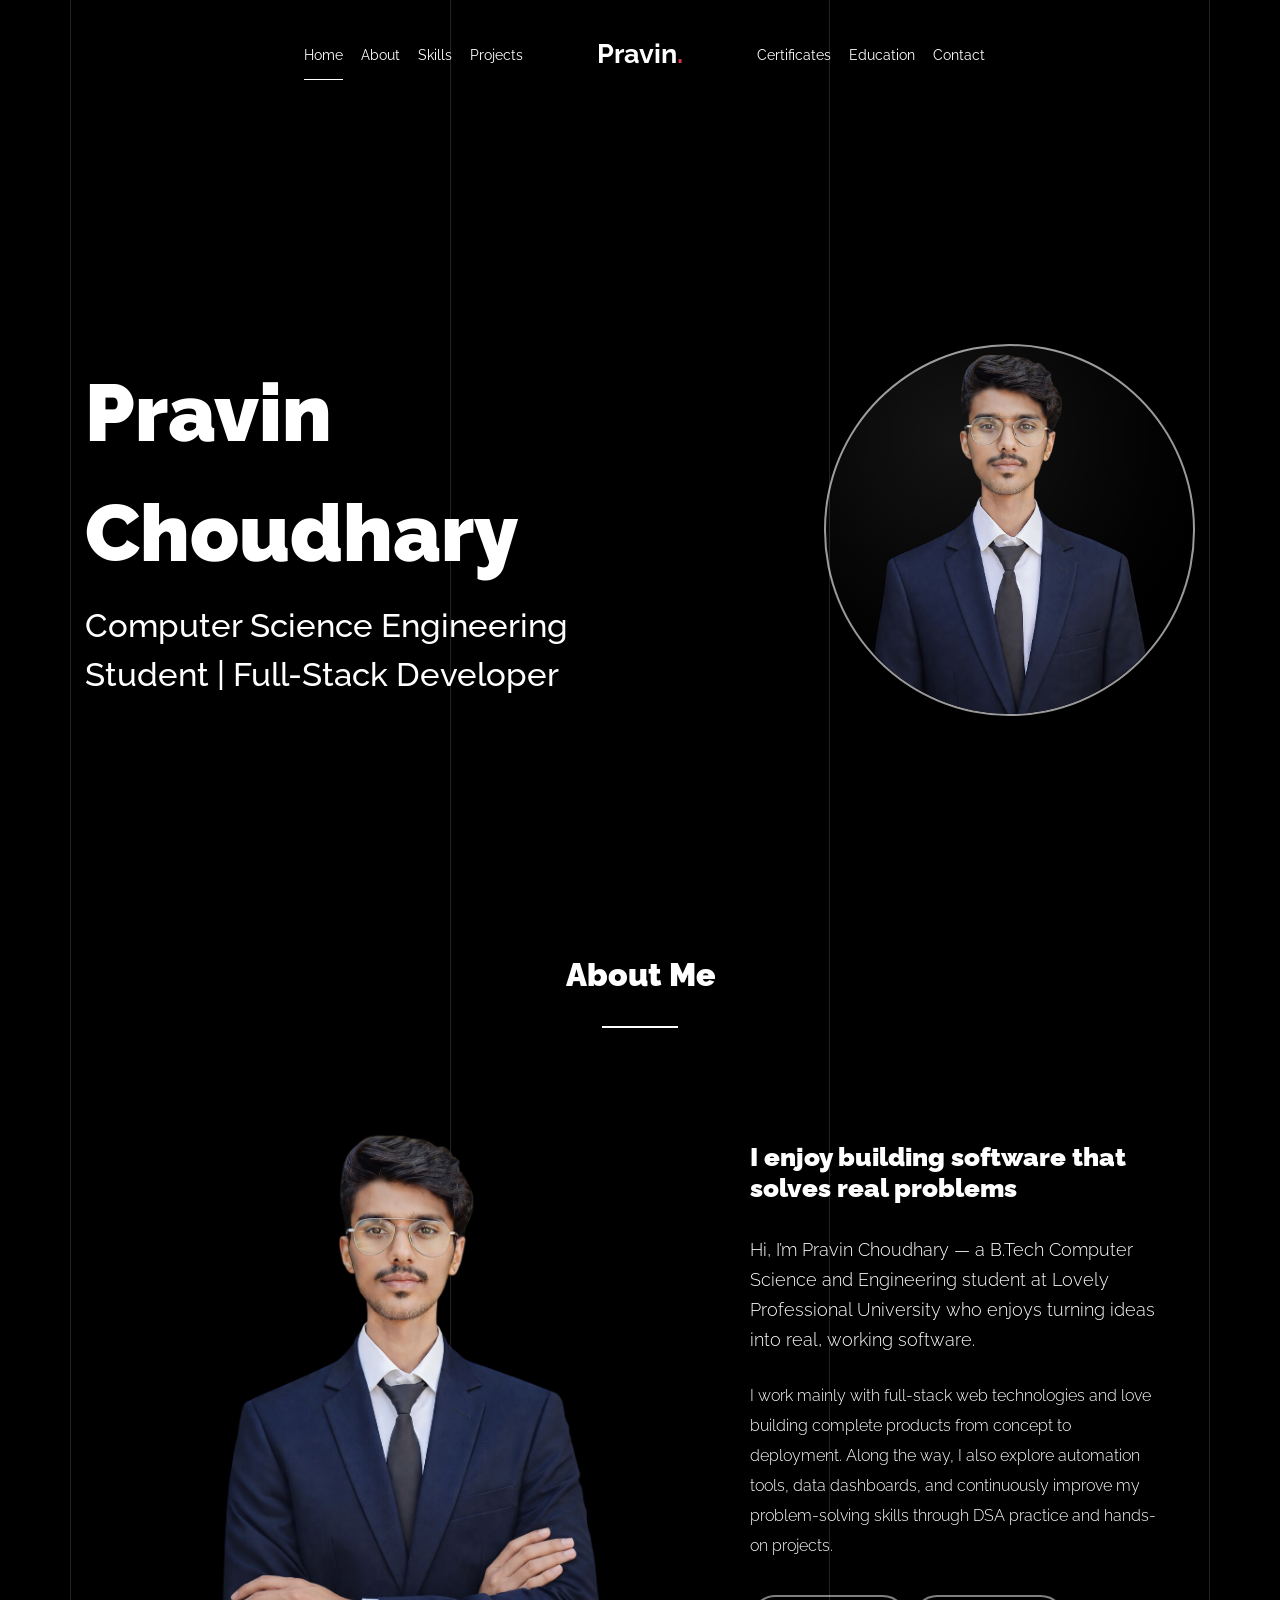
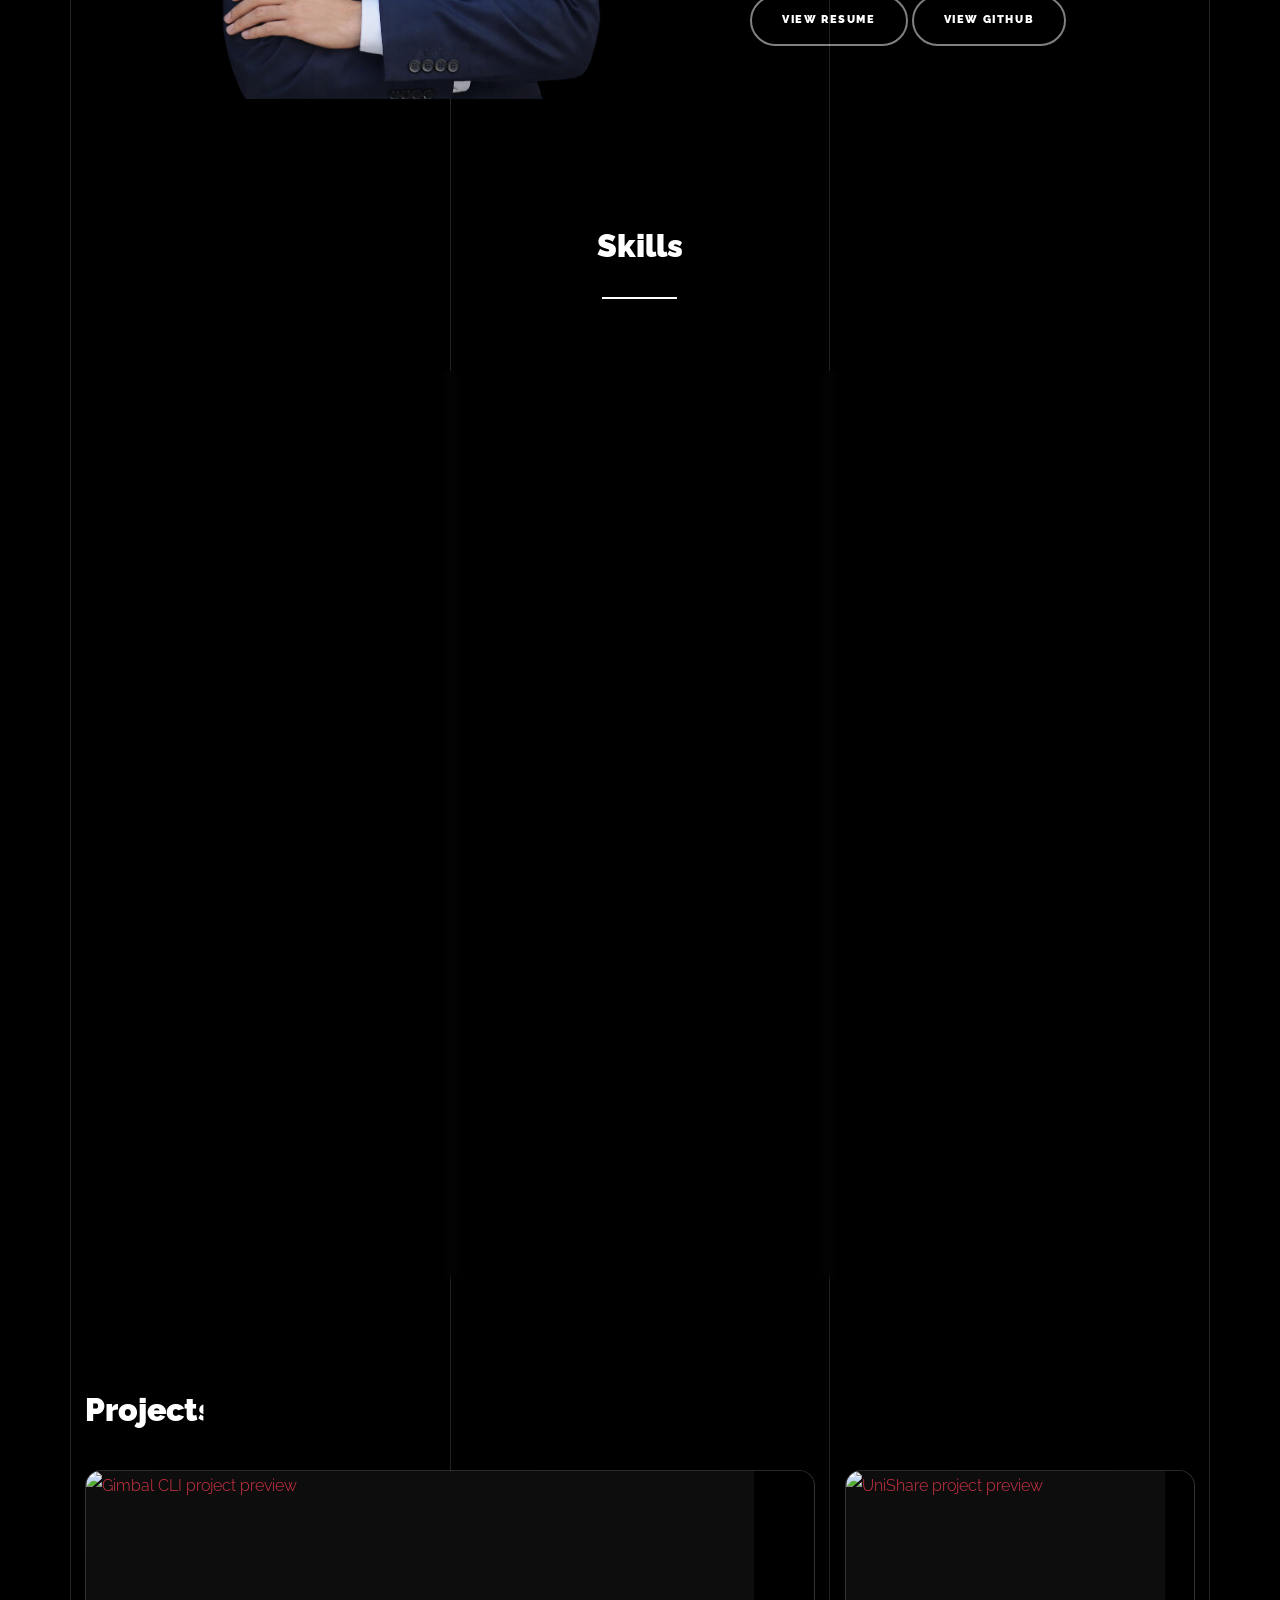
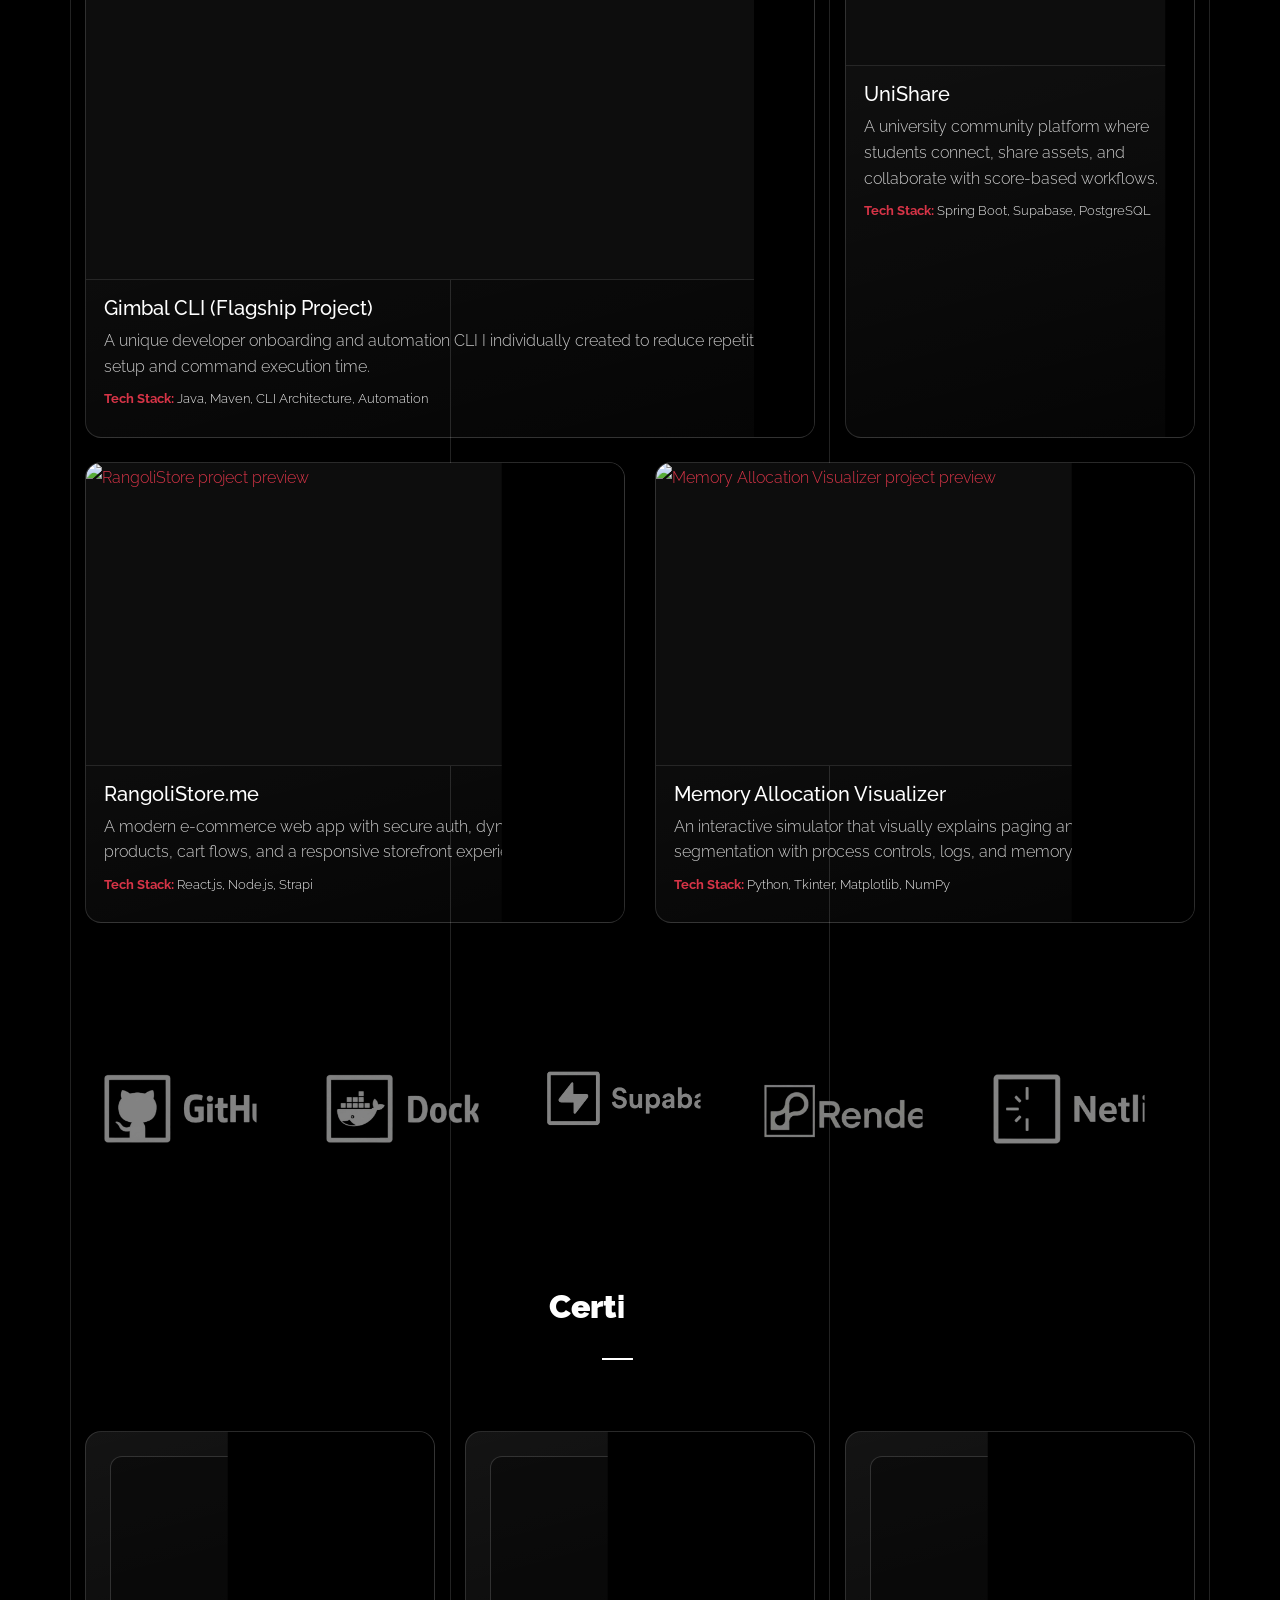
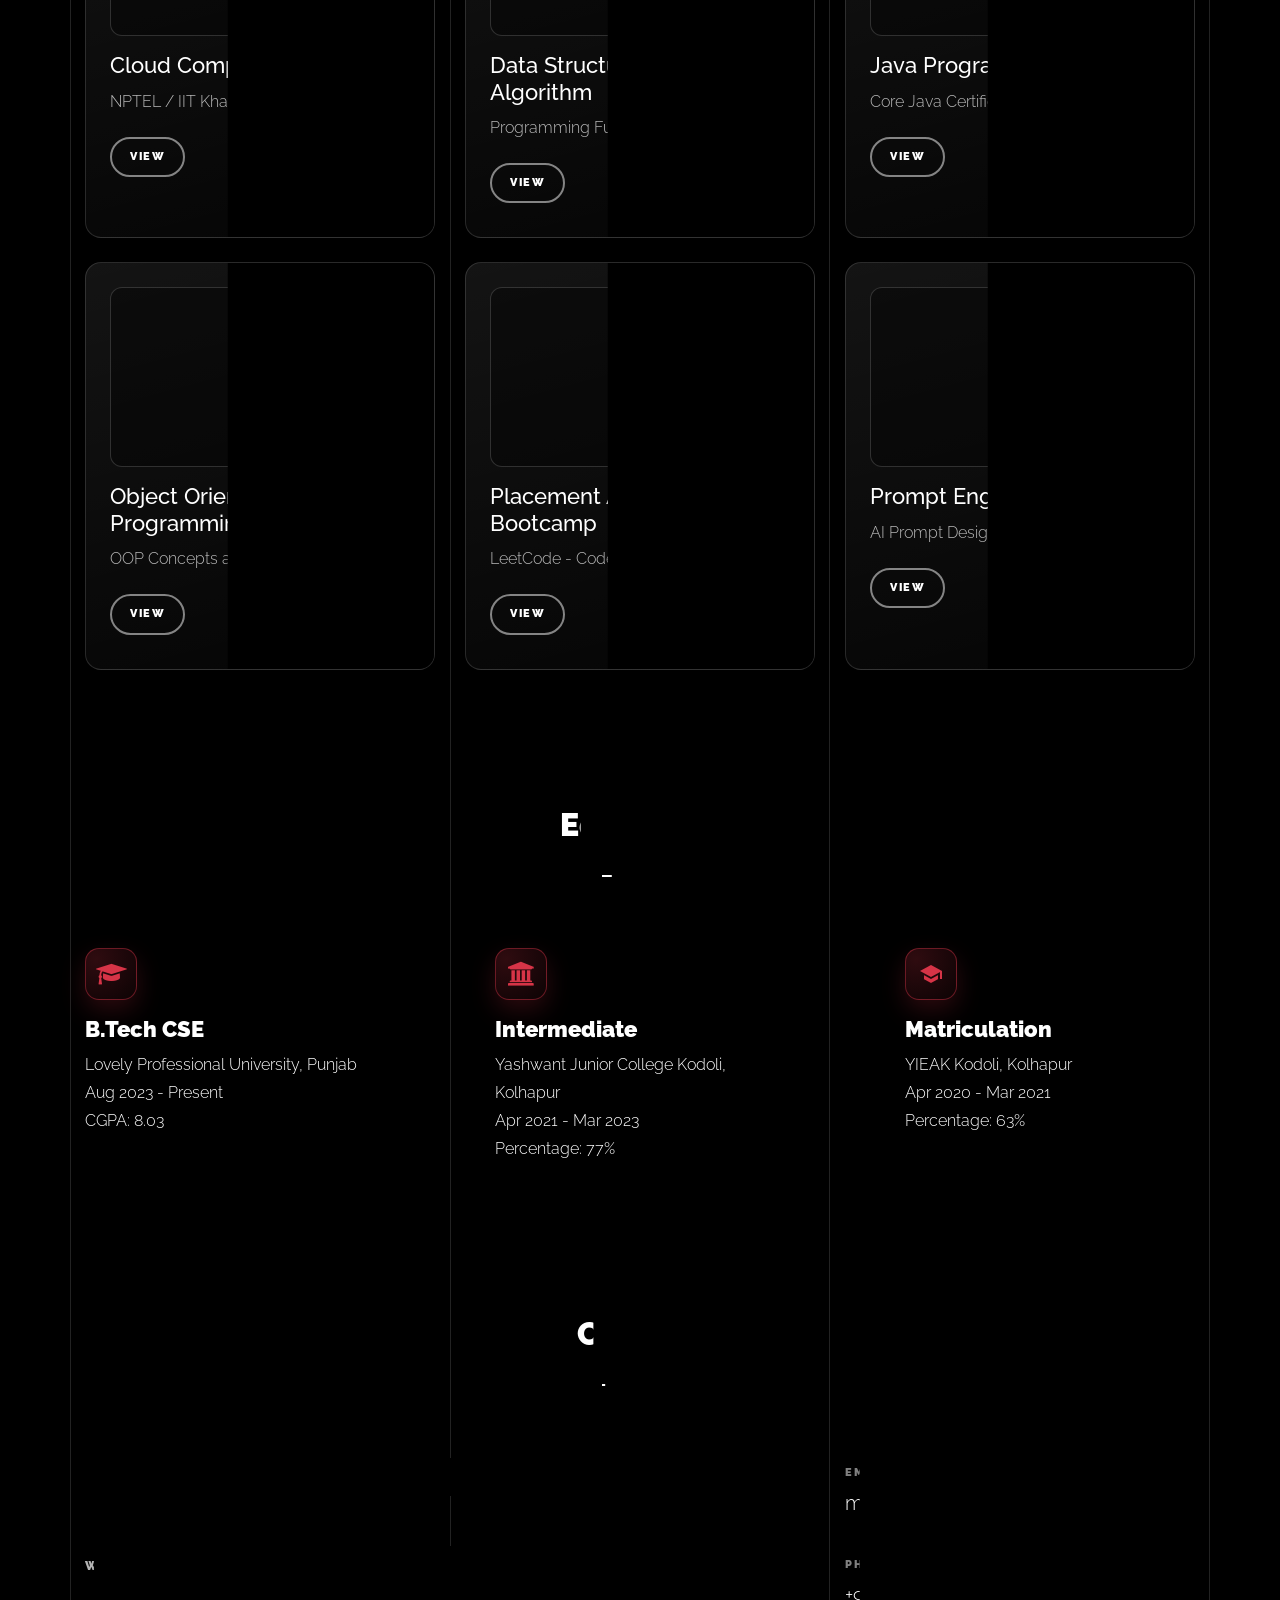
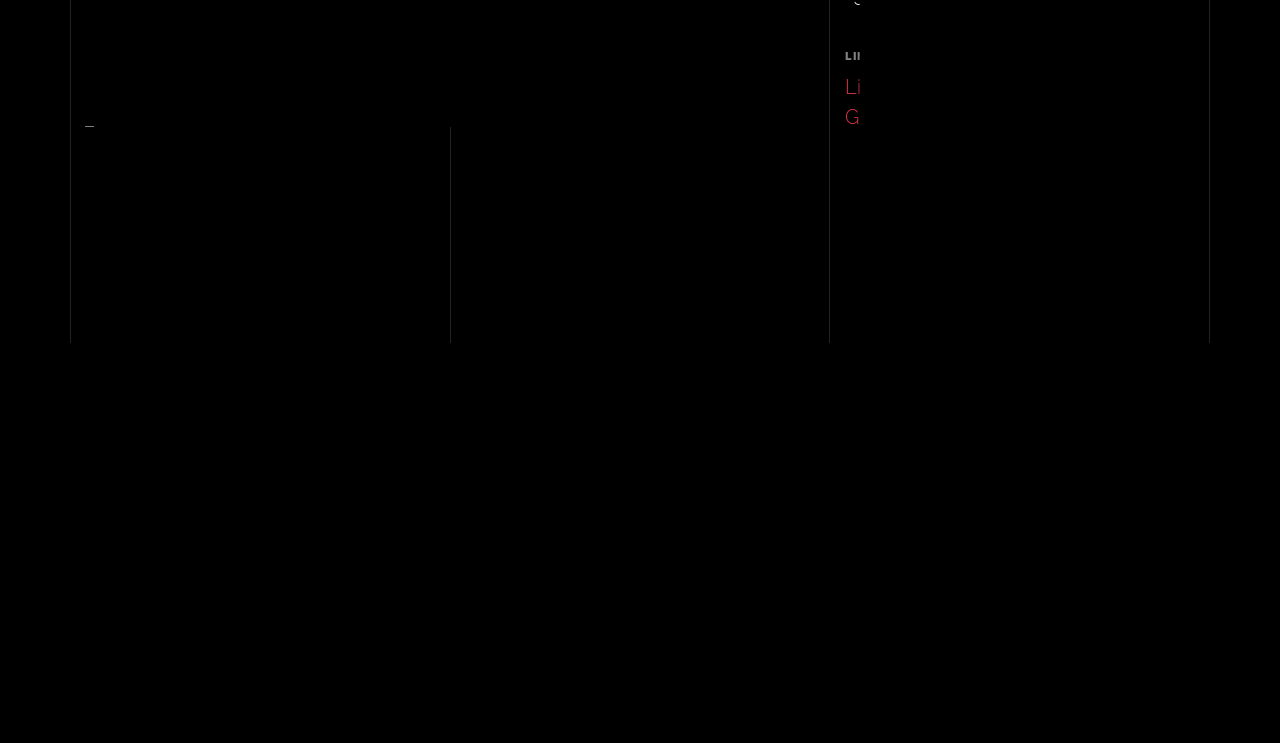
==== index.html @ 1004eb6d "updated skills" ====
<!doctype html>
<html lang="en">
  <head>
    <title>Pravin Choudhary &mdash; Portfolio</title>
    <meta charset="utf-8">
    <meta name="viewport" content="width=device-width, initial-scale=1, shrink-to-fit=no">

    <meta name="description" content="Portfolio of Pravin Choudhary, full-stack developer and CSE student.">
    <meta name="keywords" content="Pravin Choudhary, portfolio, full stack developer, Node.js, React.js, Java, Python">
    <meta name="author" content="Pravin Choudhary">

    <link rel="stylesheet" href="css/vendor/icomoon/style.css">
    <link rel="stylesheet" href="css/vendor/owl.carousel.min.css">
    <link rel="stylesheet" href="css/vendor/animate.min.css">
    <link rel="stylesheet" href="css/vendor/aos.css">
    <link rel="stylesheet" href="css/vendor/bootstrap.min.css">
    <link rel="stylesheet" href="css/vendor/jquery.fancybox.min.css">
    

    <!-- Theme Style -->
    <link rel="stylesheet" href="css/style.css">

  </head>
  <body data-spy="scroll" data-target=".site-nav-target" data-offset="200">

    <nav class="unslate_co--site-mobile-menu">
      <div class="close-wrap d-flex">
        <a href="#" class="d-flex ml-auto js-menu-toggle">
          <span class="close-label">Close</span>
          <div class="close-times">
            <span class="bar1"></span>
            <span class="bar2"></span>
          </div>
        </a>
      </div>
      <div class="site-mobile-inner"></div>
    </nav>


    <div class="unslate_co--site-wrap">

      <div class="unslate_co--site-inner">

        <div class="lines-wrap">
          <div class="lines-inner">
            <div class="lines"></div>
          </div>
        </div>
        <!-- END lines -->
      
      <nav class="unslate_co--site-nav site-nav-target">

        <div class="container">
        
          <div class="row align-items-center justify-content-between text-left">
            <div class="col-md-5 text-right">
              <ul class="site-nav-ul js-clone-nav text-left d-none d-lg-inline-block">
                <li><a href="#home-section" class="nav-link">Home</a></li>
                <li><a href="#about-section" class="nav-link">About</a></li>
                <li><a href="#skills-section" class="nav-link">Skills</a></li>
                <li><a href="#portfolio-section" class="nav-link">Projects</a></li>
              </ul>
            </div>
            <div class="site-logo pos-absolute">
              <a href="index.html" class="unslate_co--site-logo">Pravin<span>.</span></a>
            </div>
            <div class="col-md-5 text-right text-lg-left">
              <ul class="site-nav-ul js-clone-nav text-left d-none d-lg-inline-block">
                <li><a href="#journal-section" class="nav-link">Certificates</a></li>
                <li><a href="#education-section" class="nav-link">Education</a></li>
                <li><a href="#contact-section" class="nav-link">Contact</a></li>
              </ul>

              <ul class="site-nav-ul-none-onepage text-right d-inline-block d-lg-none">
                <li><a href="#" class="js-menu-toggle">Menu</a></li>
              </ul>

            </div>
          </div>
        </div>

      </nav>
      <!-- END nav -->

      <div class="cover-v1" id="home-section">
        <div class="container">
          <div class="row align-items-center hero-split-row">
            <div class="col-lg-6 hero-copy text-center text-lg-left">
              <h1 class="heading gsap-reveal-hero">Pravin Choudhary</h1>
              <h2 class="subheading gsap-reveal-hero">Computer Science Engineering Student | Full-Stack Developer </h2>
            </div>

            <div class="col-lg-6 hero-visual text-center text-lg-right">
              <div class="hero-image-wrap gsap-reveal-hero">
                <img src="images/auther-hero.png" alt="Pravin Choudhary" class="img-fluid hero-image" loading="eager" decoding="async" fetchpriority="high">
              </div>
            </div>

          </div>
        </div>


        

      </div>
      <!-- END .cover-v1 -->
      <div id="dynamic-sections">
        <div id="about-container"></div>
        <div id="skills-container"></div>
        <div id="projects-container"></div>
        <div id="certificates-container"></div>
        <div id="education-container"></div>
        <div id="contact-container"></div>
      </div>

      </div> <!-- END .unslate_co-site-inner -->

      <footer class="unslate_co--footer unslate_co--section">
        <div class="container">
          <div class="row justify-content-center">
            <div class="col-md-7">
              
              <div class="footer-site-logo"><a href="#">Pravin<span>.</span></a></div>

              <ul class="footer-site-social">
                <li><a href="https://www.linkedin.com/in/pravinchoudhary09/" target="_blank">LinkedIn</a></li>
                <li><a href="https://github.com/PravinChoudhary11" target="_blank">GitHub</a></li>
                <li><a href="mailto:mail.pravinchoudhary@gmail.com">Email</a></li>
                <li><a href="tel:+918788941075">Mobile</a></li>
              </ul>

              <p class="site-copyright">
                Copyright &copy;
                <script>
                  document.write(new Date().getFullYear());
                </script> Pravin Choudhary. Designed and developed by Pravin Choudhary.
              </p>

            </div>
          </div>
        </div>
      </footer>

      
    </div>

    
    <!-- Loader -->
    <div id="unslate_co--overlayer"></div>
    <div class="site-loader-wrap">
      <div class="site-loader"></div>
    </div>

    <!-- Hidden static form for Netlify to detect dynamic contact form -->
    <form name="contact" method="POST" data-netlify="true" netlify-honeypot="bot-field" hidden>
      <input type="hidden" name="form-name" value="contact">
      <input type="text" name="name">
      <input type="email" name="email">
      <textarea name="message"></textarea>
      <input name="bot-field">
    </form>

    <script src="js/section-loader.js"></script>

  </body>
</html>
---- css/vendor/icomoon/style.css ----
@font-face {
  font-family: 'icomoon';
  src:  url('fonts/icomoon.eot?10si43');
  src:  url('fonts/icomoon.eot?10si43#iefix') format('embedded-opentype'),
    url('fonts/icomoon.ttf?10si43') format('truetype'),
    url('fonts/icomoon.woff?10si43') format('woff'),
    url('fonts/icomoon.svg?10si43#icomoon') format('svg');
  font-weight: normal;
  font-style: normal;
}

[class^="icon-"], [class*=" icon-"] {
  /* use !important to prevent issues with browser extensions that change fonts */
  font-family: 'icomoon' !important;
  speak: none;
  font-style: normal;
  font-weight: normal;
  font-variant: normal;
  text-transform: none;
  line-height: 1;

  /* Better Font Rendering =========== */
  -webkit-font-smoothing: antialiased;
  -moz-osx-font-smoothing: grayscale;
}

.icon-asterisk:before {
  content: "\f069";
}
.icon-plus:before {
  content: "\f067";
}
.icon-question:before {
  content: "\f128";
}
.icon-minus:before {
  content: "\f068";
}
.icon-glass:before {
  content: "\f000";
}
.icon-music:before {
  content: "\f001";
}
.icon-search:before {
  content: "\f002";
}
.icon-envelope-o:before {
  content: "\f003";
}
.icon-heart:before {
  content: "\f004";
}
.icon-star:before {
  content: "\f005";
}
.icon-star-o:before {
  content: "\f006";
}
.icon-user:before {
  content: "\f007";
}
.icon-film:before {
  content: "\f008";
}
.icon-th-large:before {
  content: "\f009";
}
.icon-th:before {
  content: "\f00a";
}
.icon-th-list:before {
  content: "\f00b";
}
.icon-check:before {
  content: "\f00c";
}
.icon-close:before {
  content: "\f00d";
}
.icon-remove:before {
  content: "\f00d";
}
.icon-times:before {
  content: "\f00d";
}
.icon-search-plus:before {
  content: "\f00e";
}
.icon-search-minus:before {
  content: "\f010";
}
.icon-power-off:before {
  content: "\f011";
}
.icon-signal:before {
  content: "\f012";
}
.icon-cog:before {
  content: "\f013";
}
.icon-gear:before {
  content: "\f013";
}
.icon-trash-o:before {
  content: "\f014";
}
.icon-home:before {
  content: "\f015";
}
.icon-file-o:before {
  content: "\f016";
}
.icon-clock-o:before {
  content: "\f017";
}
.icon-road:before {
  content: "\f018";
}
.icon-download:before {
  content: "\f019";
}
.icon-arrow-circle-o-down:before {
  content: "\f01a";
}
.icon-arrow-circle-o-up:before {
  content: "\f01b";
}
.icon-inbox:before {
  content: "\f01c";
}
.icon-play-circle-o:before {
  content: "\f01d";
}
.icon-repeat:before {
  content: "\f01e";
}
.icon-rotate-right:before {
  content: "\f01e";
}
.icon-refresh:before {
  content: "\f021";
}
.icon-list-alt:before {
  content: "\f022";
}
.icon-lock:before {
  content: "\f023";
}
.icon-flag:before {
  content: "\f024";
}
.icon-headphones:before {
  content: "\f025";
}
.icon-volume-off:before {
  content: "\f026";
}
.icon-volume-down:before {
  content: "\f027";
}
.icon-volume-up:before {
  content: "\f028";
}
.icon-qrcode:before {
  content: "\f029";
}
.icon-barcode:before {
  content: "\f02a";
}
.icon-tag:before {
  content: "\f02b";
}
.icon-tags:before {
  content: "\f02c";
}
.icon-book:before {
  content: "\f02d";
}
.icon-bookmark:before {
  content: "\f02e";
}
.icon-print:before {
  content: "\f02f";
}
.icon-camera:before {
  content: "\f030";
}
.icon-font:before {
  content: "\f031";
}
.icon-bold:before {
  content: "\f032";
}
.icon-italic:before {
  content: "\f033";
}
.icon-text-height:before {
  content: "\f034";
}
.icon-text-width:before {
  content: "\f035";
}
.icon-align-left:before {
  content: "\f036";
}
.icon-align-center:before {
  content: "\f037";
}
.icon-align-right:before {
  content: "\f038";
}
.icon-align-justify:before {
  content: "\f039";
}
.icon-list:before {
  content: "\f03a";
}
.icon-dedent:before {
  content: "\f03b";
}
.icon-outdent:before {
  content: "\f03b";
}
.icon-indent:before {
  content: "\f03c";
}
.icon-video-camera:before {
  content: "\f03d";
}
.icon-image:before {
  content: "\f03e";
}
.icon-photo:before {
  content: "\f03e";
}
.icon-picture-o:before {
  content: "\f03e";
}
.icon-pencil:before {
  content: "\f040";
}
.icon-map-marker:before {
  content: "\f041";
}
.icon-adjust:before {
  content: "\f042";
}
.icon-tint:before {
  content: "\f043";
}
.icon-edit:before {
  content: "\f044";
}
.icon-pencil-square-o:before {
  content: "\f044";
}
.icon-share-square-o:before {
  content: "\f045";
}
.icon-check-square-o:before {
  content: "\f046";
}
.icon-arrows:before {
  content: "\f047";
}
.icon-step-backward:before {
  content: "\f048";
}
.icon-fast-backward:before {
  content: "\f049";
}
.icon-backward:before {
  content: "\f04a";
}
.icon-play:before {
  content: "\f04b";
}
.icon-pause:before {
  content: "\f04c";
}
.icon-stop:before {
  content: "\f04d";
}
.icon-forward:before {
  content: "\f04e";
}
.icon-fast-forward:before {
  content: "\f050";
}
.icon-step-forward:before {
  content: "\f051";
}
.icon-eject:before {
  content: "\f052";
}
.icon-chevron-left:before {
  content: "\f053";
}
.icon-chevron-right:before {
  content: "\f054";
}
.icon-plus-circle:before {
  content: "\f055";
}
.icon-minus-circle:before {
  content: "\f056";
}
.icon-times-circle:before {
  content: "\f057";
}
.icon-check-circle:before {
  content: "\f058";
}
.icon-question-circle:before {
  content: "\f059";
}
.icon-info-circle:before {
  content: "\f05a";
}
.icon-crosshairs:before {
  content: "\f05b";
}
.icon-times-circle-o:before {
  content: "\f05c";
}
.icon-check-circle-o:before {
  content: "\f05d";
}
.icon-ban:before {
  content: "\f05e";
}
.icon-arrow-left:before {
  content: "\f060";
}
.icon-arrow-right:before {
  content: "\f061";
}
.icon-arrow-up:before {
  content: "\f062";
}
.icon-arrow-down:before {
  content: "\f063";
}
.icon-mail-forward:before {
  content: "\f064";
}
.icon-share:before {
  content: "\f064";
}
.icon-expand:before {
  content: "\f065";
}
.icon-compress:before {
  content: "\f066";
}
.icon-exclamation-circle:before {
  content: "\f06a";
}
.icon-gift:before {
  content: "\f06b";
}
.icon-leaf:before {
  content: "\f06c";
}
.icon-fire:before {
  content: "\f06d";
}
.icon-eye:before {
  content: "\f06e";
}
.icon-eye-slash:before {
  content: "\f070";
}
.icon-exclamation-triangle:before {
  content: "\f071";
}
.icon-warning:before {
  content: "\f071";
}
.icon-plane:before {
  content: "\f072";
}
.icon-calendar:before {
  content: "\f073";
}
.icon-random:before {
  content: "\f074";
}
.icon-comment:before {
  content: "\f075";
}
.icon-magnet:before {
  content: "\f076";
}
.icon-chevron-up:before {
  content: "\f077";
}
.icon-chevron-down:before {
  content: "\f078";
}
.icon-retweet:before {
  content: "\f079";
}
.icon-shopping-cart:before {
  content: "\f07a";
}
.icon-folder:before {
  content: "\f07b";
}
.icon-folder-open:before {
  content: "\f07c";
}
.icon-arrows-v:before {
  content: "\f07d";
}
.icon-arrows-h:before {
  content: "\f07e";
}
.icon-bar-chart:before {
  content: "\f080";
}
.icon-bar-chart-o:before {
  content: "\f080";
}
.icon-twitter-square:before {
  content: "\f081";
}
.icon-facebook-square:before {
  content: "\f082";
}
.icon-camera-retro:before {
  content: "\f083";
}
.icon-key:before {
  content: "\f084";
}
.icon-cogs:before {
  content: "\f085";
}
.icon-gears:before {
  content: "\f085";
}
.icon-comments:before {
  content: "\f086";
}
.icon-thumbs-o-up:before {
  content: "\f087";
}
.icon-thumbs-o-down:before {
  content: "\f088";
}
.icon-star-half:before {
  content: "\f089";
}
.icon-heart-o:before {
  content: "\f08a";
}
.icon-sign-out:before {
  content: "\f08b";
}
.icon-linkedin-square:before {
  content: "\f08c";
}
.icon-thumb-tack:before {
  content: "\f08d";
}
.icon-external-link:before {
  content: "\f08e";
}
.icon-sign-in:before {
  content: "\f090";
}
.icon-trophy:before {
  content: "\f091";
}
.icon-github-square:before {
  content: "\f092";
}
.icon-upload:before {
  content: "\f093";
}
.icon-lemon-o:before {
  content: "\f094";
}
.icon-phone:before {
  content: "\f095";
}
.icon-square-o:before {
  content: "\f096";
}
.icon-bookmark-o:before {
  content: "\f097";
}
.icon-phone-square:before {
  content: "\f098";
}
.icon-twitter:before {
  content: "\f099";
}
.icon-facebook:before {
  content: "\f09a";
}
.icon-facebook-f:before {
  content: "\f09a";
}
.icon-github:before {
  content: "\f09b";
}
.icon-unlock:before {
  content: "\f09c";
}
.icon-credit-card:before {
  content: "\f09d";
}
.icon-feed:before {
  content: "\f09e";
}
.icon-rss:before {
  content: "\f09e";
}
.icon-hdd-o:before {
  content: "\f0a0";
}
.icon-bullhorn:before {
  content: "\f0a1";
}
.icon-bell-o:before {
  content: "\f0a2";
}
.icon-certificate:before {
  content: "\f0a3";
}
.icon-hand-o-right:before {
  content: "\f0a4";
}
.icon-hand-o-left:before {
  content: "\f0a5";
}
.icon-hand-o-up:before {
  content: "\f0a6";
}
.icon-hand-o-down:before {
  content: "\f0a7";
}
.icon-arrow-circle-left:before {
  content: "\f0a8";
}
.icon-arrow-circle-right:before {
  content: "\f0a9";
}
.icon-arrow-circle-up:before {
  content: "\f0aa";
}
.icon-arrow-circle-down:before {
  content: "\f0ab";
}
.icon-globe:before {
  content: "\f0ac";
}
.icon-wrench:before {
  content: "\f0ad";
}
.icon-tasks:before {
  content: "\f0ae";
}
.icon-filter:before {
  content: "\f0b0";
}
.icon-briefcase:before {
  content: "\f0b1";
}
.icon-arrows-alt:before {
  content: "\f0b2";
}
.icon-group:before {
  content: "\f0c0";
}
.icon-users:before {
  content: "\f0c0";
}
.icon-chain:before {
  content: "\f0c1";
}
.icon-link:before {
  content: "\f0c1";
}
.icon-cloud:before {
  content: "\f0c2";
}
.icon-flask:before {
  content: "\f0c3";
}
.icon-cut:before {
  content: "\f0c4";
}
.icon-scissors:before {
  content: "\f0c4";
}
.icon-copy:before {
  content: "\f0c5";
}
.icon-files-o:before {
  content: "\f0c5";
}
.icon-paperclip:before {
  content: "\f0c6";
}
.icon-floppy-o:before {
  content: "\f0c7";
}
.icon-save:before {
  content: "\f0c7";
}
.icon-square:before {
  content: "\f0c8";
}
.icon-bars:before {
  content: "\f0c9";
}
.icon-navicon:before {
  content: "\f0c9";
}
.icon-reorder:before {
  content: "\f0c9";
}
.icon-list-ul:before {
  content: "\f0ca";
}
.icon-list-ol:before {
  content: "\f0cb";
}
.icon-strikethrough:before {
  content: "\f0cc";
}
.icon-underline:before {
  content: "\f0cd";
}
.icon-table:before {
  content: "\f0ce";
}
.icon-magic:before {
  content: "\f0d0";
}
.icon-truck:before {
  content: "\f0d1";
}
.icon-pinterest:before {
  content: "\f0d2";
}
.icon-pinterest-square:before {
  content: "\f0d3";
}
.icon-google-plus-square:before {
  content: "\f0d4";
}
.icon-google-plus:before {
  content: "\f0d5";
}
.icon-money:before {
  content: "\f0d6";
}
.icon-caret-down:before {
  content: "\f0d7";
}
.icon-caret-up:before {
  content: "\f0d8";
}
.icon-caret-left:before {
  content: "\f0d9";
}
.icon-caret-right:before {
  content: "\f0da";
}
.icon-columns:before {
  content: "\f0db";
}
.icon-sort:before {
  content: "\f0dc";
}
.icon-unsorted:before {
  content: "\f0dc";
}
.icon-sort-desc:before {
  content: "\f0dd";
}
.icon-sort-down:before {
  content: "\f0dd";
}
.icon-sort-asc:before {
  content: "\f0de";
}
.icon-sort-up:before {
  content: "\f0de";
}
.icon-envelope:before {
  content: "\f0e0";
}
.icon-linkedin:before {
  content: "\f0e1";
}
.icon-rotate-left:before {
  content: "\f0e2";
}
.icon-undo:before {
  content: "\f0e2";
}
.icon-gavel:before {
  content: "\f0e3";
}
.icon-legal:before {
  content: "\f0e3";
}
.icon-dashboard:before {
  content: "\f0e4";
}
.icon-tachometer:before {
  content: "\f0e4";
}
.icon-comment-o:before {
  content: "\f0e5";
}
.icon-comments-o:before {
  content: "\f0e6";
}
.icon-bolt:before {
  content: "\f0e7";
}
.icon-flash:before {
  content: "\f0e7";
}
.icon-sitemap:before {
  content: "\f0e8";
}
.icon-umbrella:before {
  content: "\f0e9";
}
.icon-clipboard:before {
  content: "\f0ea";
}
.icon-paste:before {
  content: "\f0ea";
}
.icon-lightbulb-o:before {
  content: "\f0eb";
}
.icon-exchange:before {
  content: "\f0ec";
}
.icon-cloud-download:before {
  content: "\f0ed";
}
.icon-cloud-upload:before {
  content: "\f0ee";
}
.icon-user-md:before {
  content: "\f0f0";
}
.icon-stethoscope:before {
  content: "\f0f1";
}
.icon-suitcase:before {
  content: "\f0f2";
}
.icon-bell:before {
  content: "\f0f3";
}
.icon-coffee:before {
  content: "\f0f4";
}
.icon-cutlery:before {
  content: "\f0f5";
}
.icon-file-text-o:before {
  content: "\f0f6";
}
.icon-building-o:before {
  content: "\f0f7";
}
.icon-hospital-o:before {
  content: "\f0f8";
}
.icon-ambulance:before {
  content: "\f0f9";
}
.icon-medkit:before {
  content: "\f0fa";
}
.icon-fighter-jet:before {
  content: "\f0fb";
}
.icon-beer:before {
  content: "\f0fc";
}
.icon-h-square:before {
  content: "\f0fd";
}
.icon-plus-square:before {
  content: "\f0fe";
}
.icon-angle-double-left:before {
  content: "\f100";
}
.icon-angle-double-right:before {
  content: "\f101";
}
.icon-angle-double-up:before {
  content: "\f102";
}
.icon-angle-double-down:before {
  content: "\f103";
}
.icon-angle-left:before {
  content: "\f104";
}
.icon-angle-right:before {
  content: "\f105";
}
.icon-angle-up:before {
  content: "\f106";
}
.icon-angle-down:before {
  content: "\f107";
}
.icon-desktop:before {
  content: "\f108";
}
.icon-laptop:before {
  content: "\f109";
}
.icon-tablet:before {
  content: "\f10a";
}
.icon-mobile:before {
  content: "\f10b";
}
.icon-mobile-phone:before {
  content: "\f10b";
}
.icon-circle-o:before {
  content: "\f10c";
}
.icon-quote-left:before {
  content: "\f10d";
}
.icon-quote-right:before {
  content: "\f10e";
}
.icon-spinner:before {
  content: "\f110";
}
.icon-circle:before {
  content: "\f111";
}
.icon-mail-reply:before {
  content: "\f112";
}
.icon-reply:before {
  content: "\f112";
}
.icon-github-alt:before {
  content: "\f113";
}
.icon-folder-o:before {
  content: "\f114";
}
.icon-folder-open-o:before {
  content: "\f115";
}
.icon-smile-o:before {
  content: "\f118";
}
.icon-frown-o:before {
  content: "\f119";
}
.icon-meh-o:before {
  content: "\f11a";
}
.icon-gamepad:before {
  content: "\f11b";
}
.icon-keyboard-o:before {
  content: "\f11c";
}
.icon-flag-o:before {
  content: "\f11d";
}
.icon-flag-checkered:before {
  content: "\f11e";
}
.icon-terminal:before {
  content: "\f120";
}
.icon-code:before {
  content: "\f121";
}
.icon-mail-reply-all:before {
  content: "\f122";
}
.icon-reply-all:before {
  content: "\f122";
}
.icon-star-half-empty:before {
  content: "\f123";
}
.icon-star-half-full:before {
  content: "\f123";
}
.icon-star-half-o:before {
  content: "\f123";
}
.icon-location-arrow:before {
  content: "\f124";
}
.icon-crop:before {
  content: "\f125";
}
.icon-code-fork:before {
  content: "\f126";
}
.icon-chain-broken:before {
  content: "\f127";
}
.icon-unlink:before {
  content: "\f127";
}
.icon-info:before {
  content: "\f129";
}
.icon-exclamation:before {
  content: "\f12a";
}
.icon-superscript:before {
  content: "\f12b";
}
.icon-subscript:before {
  content: "\f12c";
}
.icon-eraser:before {
  content: "\f12d";
}
.icon-puzzle-piece:before {
  content: "\f12e";
}
.icon-microphone:before {
  content: "\f130";
}
.icon-microphone-slash:before {
  content: "\f131";
}
.icon-shield:before {
  content: "\f132";
}
.icon-calendar-o:before {
  content: "\f133";
}
.icon-fire-extinguisher:before {
  content: "\f134";
}
.icon-rocket:before {
  content: "\f135";
}
.icon-maxcdn:before {
  content: "\f136";
}
.icon-chevron-circle-left:before {
  content: "\f137";
}
.icon-chevron-circle-right:before {
  content: "\f138";
}
.icon-chevron-circle-up:before {
  content: "\f139";
}
.icon-chevron-circle-down:before {
  content: "\f13a";
}
.icon-html5:before {
  content: "\f13b";
}
.icon-css3:before {
  content: "\f13c";
}
.icon-anchor:before {
  content: "\f13d";
}
.icon-unlock-alt:before {
  content: "\f13e";
}
.icon-bullseye:before {
  content: "\f140";
}
.icon-ellipsis-h:before {
  content: "\f141";
}
.icon-ellipsis-v:before {
  content: "\f142";
}
.icon-rss-square:before {
  content: "\f143";
}
.icon-play-circle:before {
  content: "\f144";
}
.icon-ticket:before {
  content: "\f145";
}
.icon-minus-square:before {
  content: "\f146";
}
.icon-minus-square-o:before {
  content: "\f147";
}
.icon-level-up:before {
  content: "\f148";
}
.icon-level-down:before {
  content: "\f149";
}
.icon-check-square:before {
  content: "\f14a";
}
.icon-pencil-square:before {
  content: "\f14b";
}
.icon-external-link-square:before {
  content: "\f14c";
}
.icon-share-square:before {
  content: "\f14d";
}
.icon-compass:before {
  content: "\f14e";
}
.icon-caret-square-o-down:before {
  content: "\f150";
}
.icon-toggle-down:before {
  content: "\f150";
}
.icon-caret-square-o-up:before {
  content: "\f151";
}
.icon-toggle-up:before {
  content: "\f151";
}
.icon-caret-square-o-right:before {
  content: "\f152";
}
.icon-toggle-right:before {
  content: "\f152";
}
.icon-eur:before {
  content: "\f153";
}
.icon-euro:before {
  content: "\f153";
}
.icon-gbp:before {
  content: "\f154";
}
.icon-dollar:before {
  content: "\f155";
}
.icon-usd:before {
  content: "\f155";
}
.icon-inr:before {
  content: "\f156";
}
.icon-rupee:before {
  content: "\f156";
}
.icon-cny:before {
  content: "\f157";
}
.icon-jpy:before {
  content: "\f157";
}
.icon-rmb:before {
  content: "\f157";
}
.icon-yen:before {
  content: "\f157";
}
.icon-rouble:before {
  content: "\f158";
}
.icon-rub:before {
  content: "\f158";
}
.icon-ruble:before {
  content: "\f158";
}
.icon-krw:before {
  content: "\f159";
}
.icon-won:before {
  content: "\f159";
}
.icon-bitcoin:before {
  content: "\f15a";
}
.icon-btc:before {
  content: "\f15a";
}
.icon-file:before {
  content: "\f15b";
}
.icon-file-text:before {
  content: "\f15c";
}
.icon-sort-alpha-asc:before {
  content: "\f15d";
}
.icon-sort-alpha-desc:before {
  content: "\f15e";
}
.icon-sort-amount-asc:before {
  content: "\f160";
}
.icon-sort-amount-desc:before {
  content: "\f161";
}
.icon-sort-numeric-asc:before {
  content: "\f162";
}
.icon-sort-numeric-desc:before {
  content: "\f163";
}
.icon-thumbs-up:before {
  content: "\f164";
}
.icon-thumbs-down:before {
  content: "\f165";
}
.icon-youtube-square:before {
  content: "\f166";
}
.icon-youtube:before {
  content: "\f167";
}
.icon-xing:before {
  content: "\f168";
}
.icon-xing-square:before {
  content: "\f169";
}
.icon-youtube-play:before {
  content: "\f16a";
}
.icon-dropbox:before {
  content: "\f16b";
}
.icon-stack-overflow:before {
  content: "\f16c";
}
.icon-instagram:before {
  content: "\f16d";
}
.icon-flickr:before {
  content: "\f16e";
}
.icon-adn:before {
  content: "\f170";
}
.icon-bitbucket:before {
  content: "\f171";
}
.icon-bitbucket-square:before {
  content: "\f172";
}
.icon-tumblr:before {
  content: "\f173";
}
.icon-tumblr-square:before {
  content: "\f174";
}
.icon-long-arrow-down:before {
  content: "\f175";
}
.icon-long-arrow-up:before {
  content: "\f176";
}
.icon-long-arrow-left:before {
  content: "\f177";
}
.icon-long-arrow-right:before {
  content: "\f178";
}
.icon-apple:before {
  content: "\f179";
}
.icon-windows:before {
  content: "\f17a";
}
.icon-android:before {
  content: "\f17b";
}
.icon-linux:before {
  content: "\f17c";
}
.icon-dribbble:before {
  content: "\f17d";
}
.icon-skype:before {
  content: "\f17e";
}
.icon-foursquare:before {
  content: "\f180";
}
.icon-trello:before {
  content: "\f181";
}
.icon-female:before {
  content: "\f182";
}
.icon-male:before {
  content: "\f183";
}
.icon-gittip:before {
  content: "\f184";
}
.icon-gratipay:before {
  content: "\f184";
}
.icon-sun-o:before {
  content: "\f185";
}
.icon-moon-o:before {
  content: "\f186";
}
.icon-archive:before {
  content: "\f187";
}
.icon-bug:before {
  content: "\f188";
}
.icon-vk:before {
  content: "\f189";
}
.icon-weibo:before {
  content: "\f18a";
}
.icon-renren:before {
  content: "\f18b";
}
.icon-pagelines:before {
  content: "\f18c";
}
.icon-stack-exchange:before {
  content: "\f18d";
}
.icon-arrow-circle-o-right:before {
  content: "\f18e";
}
.icon-arrow-circle-o-left:before {
  content: "\f190";
}
.icon-caret-square-o-left:before {
  content: "\f191";
}
.icon-toggle-left:before {
  content: "\f191";
}
.icon-dot-circle-o:before {
  content: "\f192";
}
.icon-wheelchair:before {
  content: "\f193";
}
.icon-vimeo-square:before {
  content: "\f194";
}
.icon-try:before {
  content: "\f195";
}
.icon-turkish-lira:before {
  content: "\f195";
}
.icon-plus-square-o:before {
  content: "\f196";
}
.icon-space-shuttle:before {
  content: "\f197";
}
.icon-slack:before {
  content: "\f198";
}
.icon-envelope-square:before {
  content: "\f199";
}
.icon-wordpress:before {
  content: "\f19a";
}
.icon-openid:before {
  content: "\f19b";
}
.icon-bank:before {
  content: "\f19c";
}
.icon-institution:before {
  content: "\f19c";
}
.icon-university:before {
  content: "\f19c";
}
.icon-graduation-cap:before {
  content: "\f19d";
}
.icon-mortar-board:before {
  content: "\f19d";
}
.icon-yahoo:before {
  content: "\f19e";
}
.icon-google:before {
  content: "\f1a0";
}
.icon-reddit:before {
  content: "\f1a1";
}
.icon-reddit-square:before {
  content: "\f1a2";
}
.icon-stumbleupon-circle:before {
  content: "\f1a3";
}
.icon-stumbleupon:before {
  content: "\f1a4";
}
.icon-delicious:before {
  content: "\f1a5";
}
.icon-digg:before {
  content: "\f1a6";
}
.icon-pied-piper-pp:before {
  content: "\f1a7";
}
.icon-pied-piper-alt:before {
  content: "\f1a8";
}
.icon-drupal:before {
  content: "\f1a9";
}
.icon-joomla:before {
  content: "\f1aa";
}
.icon-language:before {
  content: "\f1ab";
}
.icon-fax:before {
  content: "\f1ac";
}
.icon-building:before {
  content: "\f1ad";
}
.icon-child:before {
  content: "\f1ae";
}
.icon-paw:before {
  content: "\f1b0";
}
.icon-spoon:before {
  content: "\f1b1";
}
.icon-cube:before {
  content: "\f1b2";
}
.icon-cubes:before {
  content: "\f1b3";
}
.icon-behance:before {
  content: "\f1b4";
}
.icon-behance-square:before {
  content: "\f1b5";
}
.icon-steam:before {
  content: "\f1b6";
}
.icon-steam-square:before {
  content: "\f1b7";
}
.icon-recycle:before {
  content: "\f1b8";
}
.icon-automobile:before {
  content: "\f1b9";
}
.icon-car:before {
  content: "\f1b9";
}
.icon-cab:before {
  content: "\f1ba";
}
.icon-taxi:before {
  content: "\f1ba";
}
.icon-tree:before {
  content: "\f1bb";
}
.icon-spotify:before {
  content: "\f1bc";
}
.icon-deviantart:before {
  content: "\f1bd";
}
.icon-soundcloud:before {
  content: "\f1be";
}
.icon-database:before {
  content: "\f1c0";
}
.icon-file-pdf-o:before {
  content: "\f1c1";
}
.icon-file-word-o:before {
  content: "\f1c2";
}
.icon-file-excel-o:before {
  content: "\f1c3";
}
.icon-file-powerpoint-o:before {
  content: "\f1c4";
}
.icon-file-image-o:before {
  content: "\f1c5";
}
.icon-file-photo-o:before {
  content: "\f1c5";
}
.icon-file-picture-o:before {
  content: "\f1c5";
}
.icon-file-archive-o:before {
  content: "\f1c6";
}
.icon-file-zip-o:before {
  content: "\f1c6";
}
.icon-file-audio-o:before {
  content: "\f1c7";
}
.icon-file-sound-o:before {
  content: "\f1c7";
}
.icon-file-movie-o:before {
  content: "\f1c8";
}
.icon-file-video-o:before {
  content: "\f1c8";
}
.icon-file-code-o:before {
  content: "\f1c9";
}
.icon-vine:before {
  content: "\f1ca";
}
.icon-codepen:before {
  content: "\f1cb";
}
.icon-jsfiddle:before {
  content: "\f1cc";
}
.icon-life-bouy:before {
  content: "\f1cd";
}
.icon-life-buoy:before {
  content: "\f1cd";
}
.icon-life-ring:before {
  content: "\f1cd";
}
.icon-life-saver:before {
  content: "\f1cd";
}
.icon-support:before {
  content: "\f1cd";
}
.icon-circle-o-notch:before {
  content: "\f1ce";
}
.icon-ra:before {
  content: "\f1d0";
}
.icon-rebel:before {
  content: "\f1d0";
}
.icon-resistance:before {
  content: "\f1d0";
}
.icon-empire:before {
  content: "\f1d1";
}
.icon-ge:before {
  content: "\f1d1";
}
.icon-git-square:before {
  content: "\f1d2";
}
.icon-git:before {
  content: "\f1d3";
}
.icon-hacker-news:before {
  content: "\f1d4";
}
.icon-y-combinator-square:before {
  content: "\f1d4";
}
.icon-yc-square:before {
  content: "\f1d4";
}
.icon-tencent-weibo:before {
  content: "\f1d5";
}
.icon-qq:before {
  content: "\f1d6";
}
.icon-wechat:before {
  content: "\f1d7";
}
.icon-weixin:before {
  content: "\f1d7";
}
.icon-paper-plane:before {
  content: "\f1d8";
}
.icon-send:before {
  content: "\f1d8";
}
.icon-paper-plane-o:before {
  content: "\f1d9";
}
.icon-send-o:before {
  content: "\f1d9";
}
.icon-history:before {
  content: "\f1da";
}
.icon-circle-thin:before {
  content: "\f1db";
}
.icon-header:before {
  content: "\f1dc";
}
.icon-paragraph:before {
  content: "\f1dd";
}
.icon-sliders:before {
  content: "\f1de";
}
.icon-share-alt:before {
  content: "\f1e0";
}
.icon-share-alt-square:before {
  content: "\f1e1";
}
.icon-bomb:before {
  content: "\f1e2";
}
.icon-futbol-o:before {
  content: "\f1e3";
}
.icon-soccer-ball-o:before {
  content: "\f1e3";
}
.icon-tty:before {
  content: "\f1e4";
}
.icon-binoculars:before {
  content: "\f1e5";
}
.icon-plug:before {
  content: "\f1e6";
}
.icon-slideshare:before {
  content: "\f1e7";
}
.icon-twitch:before {
  content: "\f1e8";
}
.icon-yelp:before {
  content: "\f1e9";
}
.icon-newspaper-o:before {
  content: "\f1ea";
}
.icon-wifi:before {
  content: "\f1eb";
}
.icon-calculator:before {
  content: "\f1ec";
}
.icon-paypal:before {
  content: "\f1ed";
}
.icon-google-wallet:before {
  content: "\f1ee";
}
.icon-cc-visa:before {
  content: "\f1f0";
}
.icon-cc-mastercard:before {
  content: "\f1f1";
}
.icon-cc-discover:before {
  content: "\f1f2";
}
.icon-cc-amex:before {
  content: "\f1f3";
}
.icon-cc-paypal:before {
  content: "\f1f4";
}
.icon-cc-stripe:before {
  content: "\f1f5";
}
.icon-bell-slash:before {
  content: "\f1f6";
}
.icon-bell-slash-o:before {
  content: "\f1f7";
}
.icon-trash:before {
  content: "\f1f8";
}
.icon-copyright:before {
  content: "\f1f9";
}
.icon-at:before {
  content: "\f1fa";
}
.icon-eyedropper:before {
  content: "\f1fb";
}
.icon-paint-brush:before {
  content: "\f1fc";
}
.icon-birthday-cake:before {
  content: "\f1fd";
}
.icon-area-chart:before {
  content: "\f1fe";
}
.icon-pie-chart:before {
  content: "\f200";
}
.icon-line-chart:before {
  content: "\f201";
}
.icon-lastfm:before {
  content: "\f202";
}
.icon-lastfm-square:before {
  content: "\f203";
}
.icon-toggle-off:before {
  content: "\f204";
}
.icon-toggle-on:before {
  content: "\f205";
}
.icon-bicycle:before {
  content: "\f206";
}
.icon-bus:before {
  content: "\f207";
}
.icon-ioxhost:before {
  content: "\f208";
}
.icon-angellist:before {
  content: "\f209";
}
.icon-cc:before {
  content: "\f20a";
}
.icon-ils:before {
  content: "\f20b";
}
.icon-shekel:before {
  content: "\f20b";
}
.icon-sheqel:before {
  content: "\f20b";
}
.icon-meanpath:before {
  content: "\f20c";
}
.icon-buysellads:before {
  content: "\f20d";
}
.icon-connectdevelop:before {
  content: "\f20e";
}
.icon-dashcube:before {
  content: "\f210";
}
.icon-forumbee:before {
  content: "\f211";
}
.icon-leanpub:before {
  content: "\f212";
}
.icon-sellsy:before {
  content: "\f213";
}
.icon-shirtsinbulk:before {
  content: "\f214";
}
.icon-simplybuilt:before {
  content: "\f215";
}
.icon-skyatlas:before {
  content: "\f216";
}
.icon-cart-plus:before {
  content: "\f217";
}
.icon-cart-arrow-down:before {
  content: "\f218";
}
.icon-diamond:before {
  content: "\f219";
}
.icon-ship:before {
  content: "\f21a";
}
.icon-user-secret:before {
  content: "\f21b";
}
.icon-motorcycle:before {
  content: "\f21c";
}
.icon-street-view:before {
  content: "\f21d";
}
.icon-heartbeat:before {
  content: "\f21e";
}
.icon-venus:before {
  content: "\f221";
}
.icon-mars:before {
  content: "\f222";
}
.icon-mercury:before {
  content: "\f223";
}
.icon-intersex:before {
  content: "\f224";
}
.icon-transgender:before {
  content: "\f224";
}
.icon-transgender-alt:before {
  content: "\f225";
}
.icon-venus-double:before {
  content: "\f226";
}
.icon-mars-double:before {
  content: "\f227";
}
.icon-venus-mars:before {
  content: "\f228";
}
.icon-mars-stroke:before {
  content: "\f229";
}
.icon-mars-stroke-v:before {
  content: "\f22a";
}
.icon-mars-stroke-h:before {
  content: "\f22b";
}
.icon-neuter:before {
  content: "\f22c";
}
.icon-genderless:before {
  content: "\f22d";
}
.icon-facebook-official:before {
  content: "\f230";
}
.icon-pinterest-p:before {
  content: "\f231";
}
.icon-whatsapp:before {
  content: "\f232";
}
.icon-server:before {
  content: "\f233";
}
.icon-user-plus:before {
  content: "\f234";
}
.icon-user-times:before {
  content: "\f235";
}
.icon-bed:before {
  content: "\f236";
}
.icon-hotel:before {
  content: "\f236";
}
.icon-viacoin:before {
  content: "\f237";
}
.icon-train:before {
  content: "\f238";
}
.icon-subway:before {
  content: "\f239";
}
.icon-medium:before {
  content: "\f23a";
}
.icon-y-combinator:before {
  content: "\f23b";
}
.icon-yc:before {
  content: "\f23b";
}
.icon-optin-monster:before {
  content: "\f23c";
}
.icon-opencart:before {
  content: "\f23d";
}
.icon-expeditedssl:before {
  content: "\f23e";
}
.icon-battery:before {
  content: "\f240";
}
.icon-battery-4:before {
  content: "\f240";
}
.icon-battery-full:before {
  content: "\f240";
}
.icon-battery-3:before {
  content: "\f241";
}
.icon-battery-three-quarters:before {
  content: "\f241";
}
.icon-battery-2:before {
  content: "\f242";
}
.icon-battery-half:before {
  content: "\f242";
}
.icon-battery-1:before {
  content: "\f243";
}
.icon-battery-quarter:before {
  content: "\f243";
}
.icon-battery-0:before {
  content: "\f244";
}
.icon-battery-empty:before {
  content: "\f244";
}
.icon-mouse-pointer:before {
  content: "\f245";
}
.icon-i-cursor:before {
  content: "\f246";
}
.icon-object-group:before {
  content: "\f247";
}
.icon-object-ungroup:before {
  content: "\f248";
}
.icon-sticky-note:before {
  content: "\f249";
}
.icon-sticky-note-o:before {
  content: "\f24a";
}
.icon-cc-jcb:before {
  content: "\f24b";
}
.icon-cc-diners-club:before {
  content: "\f24c";
}
.icon-clone:before {
  content: "\f24d";
}
.icon-balance-scale:before {
  content: "\f24e";
}
.icon-hourglass-o:before {
  content: "\f250";
}
.icon-hourglass-1:before {
  content: "\f251";
}
.icon-hourglass-start:before {
  content: "\f251";
}
.icon-hourglass-2:before {
  content: "\f252";
}
.icon-hourglass-half:before {
  content: "\f252";
}
.icon-hourglass-3:before {
  content: "\f253";
}
.icon-hourglass-end:before {
  content: "\f253";
}
.icon-hourglass:before {
  content: "\f254";
}
.icon-hand-grab-o:before {
  content: "\f255";
}
.icon-hand-rock-o:before {
  content: "\f255";
}
.icon-hand-paper-o:before {
  content: "\f256";
}
.icon-hand-stop-o:before {
  content: "\f256";
}
.icon-hand-scissors-o:before {
  content: "\f257";
}
.icon-hand-lizard-o:before {
  content: "\f258";
}
.icon-hand-spock-o:before {
  content: "\f259";
}
.icon-hand-pointer-o:before {
  content: "\f25a";
}
.icon-hand-peace-o:before {
  content: "\f25b";
}
.icon-trademark:before {
  content: "\f25c";
}
.icon-registered:before {
  content: "\f25d";
}
.icon-creative-commons:before {
  content: "\f25e";
}
.icon-gg:before {
  content: "\f260";
}
.icon-gg-circle:before {
  content: "\f261";
}
.icon-tripadvisor:before {
  content: "\f262";
}
.icon-odnoklassniki:before {
  content: "\f263";
}
.icon-odnoklassniki-square:before {
  content: "\f264";
}
.icon-get-pocket:before {
  content: "\f265";
}
.icon-wikipedia-w:before {
  content: "\f266";
}
.icon-safari:before {
  content: "\f267";
}
.icon-chrome:before {
  content: "\f268";
}
.icon-firefox:before {
  content: "\f269";
}
.icon-opera:before {
  content: "\f26a";
}
.icon-internet-explorer:before {
  content: "\f26b";
}
.icon-television:before {
  content: "\f26c";
}
.icon-tv:before {
  content: "\f26c";
}
.icon-contao:before {
  content: "\f26d";
}
.icon-500px:before {
  content: "\f26e";
}
.icon-amazon:before {
  content: "\f270";
}
.icon-calendar-plus-o:before {
  content: "\f271";
}
.icon-calendar-minus-o:before {
  content: "\f272";
}
.icon-calendar-times-o:before {
  content: "\f273";
}
.icon-calendar-check-o:before {
  content: "\f274";
}
.icon-industry:before {
  content: "\f275";
}
.icon-map-pin:before {
  content: "\f276";
}
.icon-map-signs:before {
  content: "\f277";
}
.icon-map-o:before {
  content: "\f278";
}
.icon-map:before {
  content: "\f279";
}
.icon-commenting:before {
  content: "\f27a";
}
.icon-commenting-o:before {
  content: "\f27b";
}
.icon-houzz:before {
  content: "\f27c";
}
.icon-vimeo:before {
  content: "\f27d";
}
.icon-black-tie:before {
  content: "\f27e";
}
.icon-fonticons:before {
  content: "\f280";
}
.icon-reddit-alien:before {
  content: "\f281";
}
.icon-edge:before {
  content: "\f282";
}
.icon-credit-card-alt:before {
  content: "\f283";
}
.icon-codiepie:before {
  content: "\f284";
}
.icon-modx:before {
  content: "\f285";
}
.icon-fort-awesome:before {
  content: "\f286";
}
.icon-usb:before {
  content: "\f287";
}
.icon-product-hunt:before {
  content: "\f288";
}
.icon-mixcloud:before {
  content: "\f289";
}
.icon-scribd:before {
  content: "\f28a";
}
.icon-pause-circle:before {
  content: "\f28b";
}
.icon-pause-circle-o:before {
  content: "\f28c";
}
.icon-stop-circle:before {
  content: "\f28d";
}
.icon-stop-circle-o:before {
  content: "\f28e";
}
.icon-shopping-bag:before {
  content: "\f290";
}
.icon-shopping-basket:before {
  content: "\f291";
}
.icon-hashtag:before {
  content: "\f292";
}
.icon-bluetooth:before {
  content: "\f293";
}
.icon-bluetooth-b:before {
  content: "\f294";
}
.icon-percent:before {
  content: "\f295";
}
.icon-gitlab:before {
  content: "\f296";
}
.icon-wpbeginner:before {
  content: "\f297";
}
.icon-wpforms:before {
  content: "\f298";
}
.icon-envira:before {
  content: "\f299";
}
.icon-universal-access:before {
  content: "\f29a";
}
.icon-wheelchair-alt:before {
  content: "\f29b";
}
.icon-question-circle-o:before {
  content: "\f29c";
}
.icon-blind:before {
  content: "\f29d";
}
.icon-audio-description:before {
  content: "\f29e";
}
.icon-volume-control-phone:before {
  content: "\f2a0";
}
.icon-braille:before {
  content: "\f2a1";
}
.icon-assistive-listening-systems:before {
  content: "\f2a2";
}
.icon-american-sign-language-interpreting:before {
  content: "\f2a3";
}
.icon-asl-interpreting:before {
  content: "\f2a3";
}
.icon-deaf:before {
  content: "\f2a4";
}
.icon-deafness:before {
  content: "\f2a4";
}
.icon-hard-of-hearing:before {
  content: "\f2a4";
}
.icon-glide:before {
  content: "\f2a5";
}
.icon-glide-g:before {
  content: "\f2a6";
}
.icon-sign-language:before {
  content: "\f2a7";
}
.icon-signing:before {
  content: "\f2a7";
}
.icon-low-vision:before {
  content: "\f2a8";
}
.icon-viadeo:before {
  content: "\f2a9";
}
.icon-viadeo-square:before {
  content: "\f2aa";
}
.icon-snapchat:before {
  content: "\f2ab";
}
.icon-snapchat-ghost:before {
  content: "\f2ac";
}
.icon-snapchat-square:before {
  content: "\f2ad";
}
.icon-pied-piper:before {
  content: "\f2ae";
}
.icon-first-order:before {
  content: "\f2b0";
}
.icon-yoast:before {
  content: "\f2b1";
}
.icon-themeisle:before {
  content: "\f2b2";
}
.icon-google-plus-circle:before {
  content: "\f2b3";
}
.icon-google-plus-official:before {
  content: "\f2b3";
}
.icon-fa:before {
  content: "\f2b4";
}
.icon-font-awesome:before {
  content: "\f2b4";
}
.icon-handshake-o:before {
  content: "\f2b5";
}
.icon-envelope-open:before {
  content: "\f2b6";
}
.icon-envelope-open-o:before {
  content: "\f2b7";
}
.icon-linode:before {
  content: "\f2b8";
}
.icon-address-book:before {
  content: "\f2b9";
}
.icon-address-book-o:before {
  content: "\f2ba";
}
.icon-address-card:before {
  content: "\f2bb";
}
.icon-vcard:before {
  content: "\f2bb";
}
.icon-address-card-o:before {
  content: "\f2bc";
}
.icon-vcard-o:before {
  content: "\f2bc";
}
.icon-user-circle:before {
  content: "\f2bd";
}
.icon-user-circle-o:before {
  content: "\f2be";
}
.icon-user-o:before {
  content: "\f2c0";
}
.icon-id-badge:before {
  content: "\f2c1";
}
.icon-drivers-license:before {
  content: "\f2c2";
}
.icon-id-card:before {
  content: "\f2c2";
}
.icon-drivers-license-o:before {
  content: "\f2c3";
}
.icon-id-card-o:before {
  content: "\f2c3";
}
.icon-quora:before {
  content: "\f2c4";
}
.icon-free-code-camp:before {
  content: "\f2c5";
}
.icon-telegram:before {
  content: "\f2c6";
}
.icon-thermometer:before {
  content: "\f2c7";
}
.icon-thermometer-4:before {
  content: "\f2c7";
}
.icon-thermometer-full:before {
  content: "\f2c7";
}
.icon-thermometer-3:before {
  content: "\f2c8";
}
.icon-thermometer-three-quarters:before {
  content: "\f2c8";
}
.icon-thermometer-2:before {
  content: "\f2c9";
}
.icon-thermometer-half:before {
  content: "\f2c9";
}
.icon-thermometer-1:before {
  content: "\f2ca";
}
.icon-thermometer-quarter:before {
  content: "\f2ca";
}
.icon-thermometer-0:before {
  content: "\f2cb";
}
.icon-thermometer-empty:before {
  content: "\f2cb";
}
.icon-shower:before {
  content: "\f2cc";
}
.icon-bath:before {
  content: "\f2cd";
}
.icon-bathtub:before {
  content: "\f2cd";
}
.icon-s15:before {
  content: "\f2cd";
}
.icon-podcast:before {
  content: "\f2ce";
}
.icon-window-maximize:before {
  content: "\f2d0";
}
.icon-window-minimize:before {
  content: "\f2d1";
}
.icon-window-restore:before {
  content: "\f2d2";
}
.icon-times-rectangle:before {
  content: "\f2d3";
}
.icon-window-close:before {
  content: "\f2d3";
}
.icon-times-rectangle-o:before {
  content: "\f2d4";
}
.icon-window-close-o:before {
  content: "\f2d4";
}
.icon-bandcamp:before {
  content: "\f2d5";
}
.icon-grav:before {
  content: "\f2d6";
}
.icon-etsy:before {
  content: "\f2d7";
}
.icon-imdb:before {
  content: "\f2d8";
}
.icon-ravelry:before {
  content: "\f2d9";
}
.icon-eercast:before {
  content: "\f2da";
}
.icon-microchip:before {
  content: "\f2db";
}
.icon-snowflake-o:before {
  content: "\f2dc";
}
.icon-superpowers:before {
  content: "\f2dd";
}
.icon-wpexplorer:before {
  content: "\f2de";
}
.icon-meetup:before {
  content: "\f2e0";
}
.icon-3d_rotation:before {
  content: "\e84d";
}
.icon-ac_unit:before {
  content: "\eb3b";
}
.icon-alarm:before {
  content: "\e855";
}
.icon-access_alarms:before {
  content: "\e191";
}
.icon-schedule:before {
  content: "\e8b5";
}
.icon-accessibility:before {
  content: "\e84e";
}
.icon-accessible:before {
  content: "\e914";
}
.icon-account_balance:before {
  content: "\e84f";
}
.icon-account_balance_wallet:before {
  content: "\e850";
}
.icon-account_box:before {
  content: "\e851";
}
.icon-account_circle:before {
  content: "\e853";
}
.icon-adb:before {
  content: "\e60e";
}
.icon-add:before {
  content: "\e145";
}
.icon-add_a_photo:before {
  content: "\e439";
}
.icon-alarm_add:before {
  content: "\e856";
}
.icon-add_alert:before {
  content: "\e003";
}
.icon-add_box:before {
  content: "\e146";
}
.icon-add_circle:before {
  content: "\e147";
}
.icon-control_point:before {
  content: "\e3ba";
}
.icon-add_location:before {
  content: "\e567";
}
.icon-add_shopping_cart:before {
  content: "\e854";
}
.icon-queue:before {
  content: "\e03c";
}
.icon-add_to_queue:before {
  content: "\e05c";
}
.icon-adjust2:before {
  content: "\e39e";
}
.icon-airline_seat_flat:before {
  content: "\e630";
}
.icon-airline_seat_flat_angled:before {
  content: "\e631";
}
.icon-airline_seat_individual_suite:before {
  content: "\e632";
}
.icon-airline_seat_legroom_extra:before {
  content: "\e633";
}
.icon-airline_seat_legroom_normal:before {
  content: "\e634";
}
.icon-airline_seat_legroom_reduced:before {
  content: "\e635";
}
.icon-airline_seat_recline_extra:before {
  content: "\e636";
}
.icon-airline_seat_recline_normal:before {
  content: "\e637";
}
.icon-flight:before {
  content: "\e539";
}
.icon-airplanemode_inactive:before {
  content: "\e194";
}
.icon-airplay:before {
  content: "\e055";
}
.icon-airport_shuttle:before {
  content: "\eb3c";
}
.icon-alarm_off:before {
  content: "\e857";
}
.icon-alarm_on:before {
  content: "\e858";
}
.icon-album:before {
  content: "\e019";
}
.icon-all_inclusive:before {
  content: "\eb3d";
}
.icon-all_out:before {
  content: "\e90b";
}
.icon-android2:before {
  content: "\e859";
}
.icon-announcement:before {
  content: "\e85a";
}
.icon-apps:before {
  content: "\e5c3";
}
.icon-archive2:before {
  content: "\e149";
}
.icon-arrow_back:before {
  content: "\e5c4";
}
.icon-arrow_downward:before {
  content: "\e5db";
}
.icon-arrow_drop_down:before {
  content: "\e5c5";
}
.icon-arrow_drop_down_circle:before {
  content: "\e5c6";
}
.icon-arrow_drop_up:before {
  content: "\e5c7";
}
.icon-arrow_forward:before {
  content: "\e5c8";
}
.icon-arrow_upward:before {
  content: "\e5d8";
}
.icon-art_track:before {
  content: "\e060";
}
.icon-aspect_ratio:before {
  content: "\e85b";
}
.icon-poll:before {
  content: "\e801";
}
.icon-assignment:before {
  content: "\e85d";
}
.icon-assignment_ind:before {
  content: "\e85e";
}
.icon-assignment_late:before {
  content: "\e85f";
}
.icon-assignment_return:before {
  content: "\e860";
}
.icon-assignment_returned:before {
  content: "\e861";
}
.icon-assignment_turned_in:before {
  content: "\e862";
}
.icon-assistant:before {
  content: "\e39f";
}
.icon-flag2:before {
  content: "\e153";
}
.icon-attach_file:before {
  content: "\e226";
}
.icon-attach_money:before {
  content: "\e227";
}
.icon-attachment:before {
  content: "\e2bc";
}
.icon-audiotrack:before {
  content: "\e3a1";
}
.icon-autorenew:before {
  content: "\e863";
}
.icon-av_timer:before {
  content: "\e01b";
}
.icon-backspace:before {
  content: "\e14a";
}
.icon-cloud_upload:before {
  content: "\e2c3";
}
.icon-battery_alert:before {
  content: "\e19c";
}
.icon-battery_charging_full:before {
  content: "\e1a3";
}
.icon-battery_std:before {
  content: "\e1a5";
}
.icon-battery_unknown:before {
  content: "\e1a6";
}
.icon-beach_access:before {
  content: "\eb3e";
}
.icon-beenhere:before {
  content: "\e52d";
}
.icon-block:before {
  content: "\e14b";
}
.icon-bluetooth2:before {
  content: "\e1a7";
}
.icon-bluetooth_searching:before {
  content: "\e1aa";
}
.icon-bluetooth_connected:before {
  content: "\e1a8";
}
.icon-bluetooth_disabled:before {
  content: "\e1a9";
}
.icon-blur_circular:before {
  content: "\e3a2";
}
.icon-blur_linear:before {
  content: "\e3a3";
}
.icon-blur_off:before {
  content: "\e3a4";
}
.icon-blur_on:before {
  content: "\e3a5";
}
.icon-class:before {
  content: "\e86e";
}
.icon-turned_in:before {
  content: "\e8e6";
}
.icon-turned_in_not:before {
  content: "\e8e7";
}
.icon-border_all:before {
  content: "\e228";
}
.icon-border_bottom:before {
  content: "\e229";
}
.icon-border_clear:before {
  content: "\e22a";
}
.icon-border_color:before {
  content: "\e22b";
}
.icon-border_horizontal:before {
  content: "\e22c";
}
.icon-border_inner:before {
  content: "\e22d";
}
.icon-border_left:before {
  content: "\e22e";
}
.icon-border_outer:before {
  content: "\e22f";
}
.icon-border_right:before {
  content: "\e230";
}
.icon-border_style:before {
  content: "\e231";
}
.icon-border_top:before {
  content: "\e232";
}
.icon-border_vertical:before {
  content: "\e233";
}
.icon-branding_watermark:before {
  content: "\e06b";
}
.icon-brightness_1:before {
  content: "\e3a6";
}
.icon-brightness_2:before {
  content: "\e3a7";
}
.icon-brightness_3:before {
  content: "\e3a8";
}
.icon-brightness_4:before {
  content: "\e3a9";
}
.icon-brightness_low:before {
  content: "\e1ad";
}
.icon-brightness_medium:before {
  content: "\e1ae";
}
.icon-brightness_high:before {
  content: "\e1ac";
}
.icon-brightness_auto:before {
  content: "\e1ab";
}
.icon-broken_image:before {
  content: "\e3ad";
}
.icon-brush:before {
  content: "\e3ae";
}
.icon-bubble_chart:before {
  content: "\e6dd";
}
.icon-bug_report:before {
  content: "\e868";
}
.icon-build:before {
  content: "\e869";
}
.icon-burst_mode:before {
  content: "\e43c";
}
.icon-domain:before {
  content: "\e7ee";
}
.icon-business_center:before {
  content: "\eb3f";
}
.icon-cached:before {
  content: "\e86a";
}
.icon-cake:before {
  content: "\e7e9";
}
.icon-phone2:before {
  content: "\e0cd";
}
.icon-call_end:before {
  content: "\e0b1";
}
.icon-call_made:before {
  content: "\e0b2";
}
.icon-merge_type:before {
  content: "\e252";
}
.icon-call_missed:before {
  content: "\e0b4";
}
.icon-call_missed_outgoing:before {
  content: "\e0e4";
}
.icon-call_received:before {
  content: "\e0b5";
}
.icon-call_split:before {
  content: "\e0b6";
}
.icon-call_to_action:before {
  content: "\e06c";
}
.icon-camera2:before {
  content: "\e3af";
}
.icon-photo_camera:before {
  content: "\e412";
}
.icon-camera_enhance:before {
  content: "\e8fc";
}
.icon-camera_front:before {
  content: "\e3b1";
}
.icon-camera_rear:before {
  content: "\e3b2";
}
.icon-camera_roll:before {
  content: "\e3b3";
}
.icon-cancel:before {
  content: "\e5c9";
}
.icon-redeem:before {
  content: "\e8b1";
}
.icon-card_membership:before {
  content: "\e8f7";
}
.icon-card_travel:before {
  content: "\e8f8";
}
.icon-casino:before {
  content: "\eb40";
}
.icon-cast:before {
  content: "\e307";
}
.icon-cast_connected:before {
  content: "\e308";
}
.icon-center_focus_strong:before {
  content: "\e3b4";
}
.icon-center_focus_weak:before {
  content: "\e3b5";
}
.icon-change_history:before {
  content: "\e86b";
}
.icon-chat:before {
  content: "\e0b7";
}
.icon-chat_bubble:before {
  content: "\e0ca";
}
.icon-chat_bubble_outline:before {
  content: "\e0cb";
}
.icon-check2:before {
  content: "\e5ca";
}
.icon-check_box:before {
  content: "\e834";
}
.icon-check_box_outline_blank:before {
  content: "\e835";
}
.icon-check_circle:before {
  content: "\e86c";
}
.icon-navigate_before:before {
  content: "\e408";
}
.icon-navigate_next:before {
  content: "\e409";
}
.icon-child_care:before {
  content: "\eb41";
}
.icon-child_friendly:before {
  content: "\eb42";
}
.icon-chrome_reader_mode:before {
  content: "\e86d";
}
.icon-close2:before {
  content: "\e5cd";
}
.icon-clear_all:before {
  content: "\e0b8";
}
.icon-closed_caption:before {
  content: "\e01c";
}
.icon-wb_cloudy:before {
  content: "\e42d";
}
.icon-cloud_circle:before {
  content: "\e2be";
}
.icon-cloud_done:before {
  content: "\e2bf";
}
.icon-cloud_download:before {
  content: "\e2c0";
}
.icon-cloud_off:before {
  content: "\e2c1";
}
.icon-cloud_queue:before {
  content: "\e2c2";
}
.icon-code2:before {
  content: "\e86f";
}
.icon-photo_library:before {
  content: "\e413";
}
.icon-collections_bookmark:before {
  content: "\e431";
}
.icon-palette:before {
  content: "\e40a";
}
.icon-colorize:before {
  content: "\e3b8";
}
.icon-comment2:before {
  content: "\e0b9";
}
.icon-compare:before {
  content: "\e3b9";
}
.icon-compare_arrows:before {
  content: "\e915";
}
.icon-laptop2:before {
  content: "\e31e";
}
.icon-confirmation_number:before {
  content: "\e638";
}
.icon-contact_mail:before {
  content: "\e0d0";
}
.icon-contact_phone:before {
  content: "\e0cf";
}
.icon-contacts:before {
  content: "\e0ba";
}
.icon-content_copy:before {
  content: "\e14d";
}
.icon-content_cut:before {
  content: "\e14e";
}
.icon-content_paste:before {
  content: "\e14f";
}
.icon-control_point_duplicate:before {
  content: "\e3bb";
}
.icon-copyright2:before {
  content: "\e90c";
}
.icon-mode_edit:before {
  content: "\e254";
}
.icon-create_new_folder:before {
  content: "\e2cc";
}
.icon-payment:before {
  content: "\e8a1";
}
.icon-crop2:before {
  content: "\e3be";
}
.icon-crop_16_9:before {
  content: "\e3bc";
}
.icon-crop_3_2:before {
  content: "\e3bd";
}
.icon-crop_landscape:before {
  content: "\e3c3";
}
.icon-crop_7_5:before {
  content: "\e3c0";
}
.icon-crop_din:before {
  content: "\e3c1";
}
.icon-crop_free:before {
  content: "\e3c2";
}
.icon-crop_original:before {
  content: "\e3c4";
}
.icon-crop_portrait:before {
  content: "\e3c5";
}
.icon-crop_rotate:before {
  content: "\e437";
}
.icon-crop_square:before {
  content: "\e3c6";
}
.icon-dashboard2:before {
  content: "\e871";
}
.icon-data_usage:before {
  content: "\e1af";
}
.icon-date_range:before {
  content: "\e916";
}
.icon-dehaze:before {
  content: "\e3c7";
}
.icon-delete:before {
  content: "\e872";
}
.icon-delete_forever:before {
  content: "\e92b";
}
.icon-delete_sweep:before {
  content: "\e16c";
}
.icon-description:before {
  content: "\e873";
}
.icon-desktop_mac:before {
  content: "\e30b";
}
.icon-desktop_windows:before {
  content: "\e30c";
}
.icon-details:before {
  content: "\e3c8";
}
.icon-developer_board:before {
  content: "\e30d";
}
.icon-developer_mode:before {
  content: "\e1b0";
}
.icon-device_hub:before {
  content: "\e335";
}
.icon-phonelink:before {
  content: "\e326";
}
.icon-devices_other:before {
  content: "\e337";
}
.icon-dialer_sip:before {
  content: "\e0bb";
}
.icon-dialpad:before {
  content: "\e0bc";
}
.icon-directions:before {
  content: "\e52e";
}
.icon-directions_bike:before {
  content: "\e52f";
}
.icon-directions_boat:before {
  content: "\e532";
}
.icon-directions_bus:before {
  content: "\e530";
}
.icon-directions_car:before {
  content: "\e531";
}
.icon-directions_railway:before {
  content: "\e534";
}
.icon-directions_run:before {
  content: "\e566";
}
.icon-directions_transit:before {
  content: "\e535";
}
.icon-directions_walk:before {
  content: "\e536";
}
.icon-disc_full:before {
  content: "\e610";
}
.icon-dns:before {
  content: "\e875";
}
.icon-not_interested:before {
  content: "\e033";
}
.icon-do_not_disturb_alt:before {
  content: "\e611";
}
.icon-do_not_disturb_off:before {
  content: "\e643";
}
.icon-remove_circle:before {
  content: "\e15c";
}
.icon-dock:before {
  content: "\e30e";
}
.icon-done:before {
  content: "\e876";
}
.icon-done_all:before {
  content: "\e877";
}
.icon-donut_large:before {
  content: "\e917";
}
.icon-donut_small:before {
  content: "\e918";
}
.icon-drafts:before {
  content: "\e151";
}
.icon-drag_handle:before {
  content: "\e25d";
}
.icon-time_to_leave:before {
  content: "\e62c";
}
.icon-dvr:before {
  content: "\e1b2";
}
.icon-edit_location:before {
  content: "\e568";
}
.icon-eject2:before {
  content: "\e8fb";
}
.icon-markunread:before {
  content: "\e159";
}
.icon-enhanced_encryption:before {
  content: "\e63f";
}
.icon-equalizer:before {
  content: "\e01d";
}
.icon-error:before {
  content: "\e000";
}
.icon-error_outline:before {
  content: "\e001";
}
.icon-euro_symbol:before {
  content: "\e926";
}
.icon-ev_station:before {
  content: "\e56d";
}
.icon-insert_invitation:before {
  content: "\e24f";
}
.icon-event_available:before {
  content: "\e614";
}
.icon-event_busy:before {
  content: "\e615";
}
.icon-event_note:before {
  content: "\e616";
}
.icon-event_seat:before {
  content: "\e903";
}
.icon-exit_to_app:before {
  content: "\e879";
}
.icon-expand_less:before {
  content: "\e5ce";
}
.icon-expand_more:before {
  content: "\e5cf";
}
.icon-explicit:before {
  content: "\e01e";
}
.icon-explore:before {
  content: "\e87a";
}
.icon-exposure:before {
  content: "\e3ca";
}
.icon-exposure_neg_1:before {
  content: "\e3cb";
}
.icon-exposure_neg_2:before {
  content: "\e3cc";
}
.icon-exposure_plus_1:before {
  content: "\e3cd";
}
.icon-exposure_plus_2:before {
  content: "\e3ce";
}
.icon-exposure_zero:before {
  content: "\e3cf";
}
.icon-extension:before {
  content: "\e87b";
}
.icon-face:before {
  content: "\e87c";
}
.icon-fast_forward:before {
  content: "\e01f";
}
.icon-fast_rewind:before {
  content: "\e020";
}
.icon-favorite:before {
  content: "\e87d";
}
.icon-favorite_border:before {
  content: "\e87e";
}
.icon-featured_play_list:before {
  content: "\e06d";
}
.icon-featured_video:before {
  content: "\e06e";
}
.icon-sms_failed:before {
  content: "\e626";
}
.icon-fiber_dvr:before {
  content: "\e05d";
}
.icon-fiber_manual_record:before {
  content: "\e061";
}
.icon-fiber_new:before {
  content: "\e05e";
}
.icon-fiber_pin:before {
  content: "\e06a";
}
.icon-fiber_smart_record:before {
  content: "\e062";
}
.icon-get_app:before {
  content: "\e884";
}
.icon-file_upload:before {
  content: "\e2c6";
}
.icon-filter2:before {
  content: "\e3d3";
}
.icon-filter_1:before {
  content: "\e3d0";
}
.icon-filter_2:before {
  content: "\e3d1";
}
.icon-filter_3:before {
  content: "\e3d2";
}
.icon-filter_4:before {
  content: "\e3d4";
}
.icon-filter_5:before {
  content: "\e3d5";
}
.icon-filter_6:before {
  content: "\e3d6";
}
.icon-filter_7:before {
  content: "\e3d7";
}
.icon-filter_8:before {
  content: "\e3d8";
}
.icon-filter_9:before {
  content: "\e3d9";
}
.icon-filter_9_plus:before {
  content: "\e3da";
}
.icon-filter_b_and_w:before {
  content: "\e3db";
}
.icon-filter_center_focus:before {
  content: "\e3dc";
}
.icon-filter_drama:before {
  content: "\e3dd";
}
.icon-filter_frames:before {
  content: "\e3de";
}
.icon-terrain:before {
  content: "\e564";
}
.icon-filter_list:before {
  content: "\e152";
}
.icon-filter_none:before {
  content: "\e3e0";
}
.icon-filter_tilt_shift:before {
  content: "\e3e2";
}
.icon-filter_vintage:before {
  content: "\e3e3";
}
.icon-find_in_page:before {
  content: "\e880";
}
.icon-find_replace:before {
  content: "\e881";
}
.icon-fingerprint:before {
  content: "\e90d";
}
.icon-first_page:before {
  content: "\e5dc";
}
.icon-fitness_center:before {
  content: "\eb43";
}
.icon-flare:before {
  content: "\e3e4";
}
.icon-flash_auto:before {
  content: "\e3e5";
}
.icon-flash_off:before {
  content: "\e3e6";
}
.icon-flash_on:before {
  content: "\e3e7";
}
.icon-flight_land:before {
  content: "\e904";
}
.icon-flight_takeoff:before {
  content: "\e905";
}
.icon-flip:before {
  content: "\e3e8";
}
.icon-flip_to_back:before {
  content: "\e882";
}
.icon-flip_to_front:before {
  content: "\e883";
}
.icon-folder2:before {
  content: "\e2c7";
}
.icon-folder_open:before {
  content: "\e2c8";
}
.icon-folder_shared:before {
  content: "\e2c9";
}
.icon-folder_special:before {
  content: "\e617";
}
.icon-font_download:before {
  content: "\e167";
}
.icon-format_align_center:before {
  content: "\e234";
}
.icon-format_align_justify:before {
  content: "\e235";
}
.icon-format_align_left:before {
  content: "\e236";
}
.icon-format_align_right:before {
  content: "\e237";
}
.icon-format_bold:before {
  content: "\e238";
}
.icon-format_clear:before {
  content: "\e239";
}
.icon-format_color_fill:before {
  content: "\e23a";
}
.icon-format_color_reset:before {
  content: "\e23b";
}
.icon-format_color_text:before {
  content: "\e23c";
}
.icon-format_indent_decrease:before {
  content: "\e23d";
}
.icon-format_indent_increase:before {
  content: "\e23e";
}
.icon-format_italic:before {
  content: "\e23f";
}
.icon-format_line_spacing:before {
  content: "\e240";
}
.icon-format_list_bulleted:before {
  content: "\e241";
}
.icon-format_list_numbered:before {
  content: "\e242";
}
.icon-format_paint:before {
  content: "\e243";
}
.icon-format_quote:before {
  content: "\e244";
}
.icon-format_shapes:before {
  content: "\e25e";
}
.icon-format_size:before {
  content: "\e245";
}
.icon-format_strikethrough:before {
  content: "\e246";
}
.icon-format_textdirection_l_to_r:before {
  content: "\e247";
}
.icon-format_textdirection_r_to_l:before {
  content: "\e248";
}
.icon-format_underlined:before {
  content: "\e249";
}
.icon-question_answer:before {
  content: "\e8af";
}
.icon-forward2:before {
  content: "\e154";
}
.icon-forward_10:before {
  content: "\e056";
}
.icon-forward_30:before {
  content: "\e057";
}
.icon-forward_5:before {
  content: "\e058";
}
.icon-free_breakfast:before {
  content: "\eb44";
}
.icon-fullscreen:before {
  content: "\e5d0";
}
.icon-fullscreen_exit:before {
  content: "\e5d1";
}
.icon-functions:before {
  content: "\e24a";
}
.icon-g_translate:before {
  content: "\e927";
}
.icon-games:before {
  content: "\e021";
}
.icon-gavel2:before {
  content: "\e90e";
}
.icon-gesture:before {
  content: "\e155";
}
.icon-gif:before {
  content: "\e908";
}
.icon-goat:before {
  content: "\e900";
}
.icon-golf_course:before {
  content: "\eb45";
}
.icon-my_location:before {
  content: "\e55c";
}
.icon-location_searching:before {
  content: "\e1b7";
}
.icon-location_disabled:before {
  content: "\e1b6";
}
.icon-star2:before {
  content: "\e838";
}
.icon-gradient:before {
  content: "\e3e9";
}
.icon-grain:before {
  content: "\e3ea";
}
.icon-graphic_eq:before {
  content: "\e1b8";
}
.icon-grid_off:before {
  content: "\e3eb";
}
.icon-grid_on:before {
  content: "\e3ec";
}
.icon-people:before {
  content: "\e7fb";
}
.icon-group_add:before {
  content: "\e7f0";
}
.icon-group_work:before {
  content: "\e886";
}
.icon-hd:before {
  content: "\e052";
}
.icon-hdr_off:before {
  content: "\e3ed";
}
.icon-hdr_on:before {
  content: "\e3ee";
}
.icon-hdr_strong:before {
  content: "\e3f1";
}
.icon-hdr_weak:before {
  content: "\e3f2";
}
.icon-headset:before {
  content: "\e310";
}
.icon-headset_mic:before {
  content: "\e311";
}
.icon-healing:before {
  content: "\e3f3";
}
.icon-hearing:before {
  content: "\e023";
}
.icon-help:before {
  content: "\e887";
}
.icon-help_outline:before {
  content: "\e8fd";
}
.icon-high_quality:before {
  content: "\e024";
}
.icon-highlight:before {
  content: "\e25f";
}
.icon-highlight_off:before {
  content: "\e888";
}
.icon-restore:before {
  content: "\e8b3";
}
.icon-home2:before {
  content: "\e88a";
}
.icon-hot_tub:before {
  content: "\eb46";
}
.icon-local_hotel:before {
  content: "\e549";
}
.icon-hourglass_empty:before {
  content: "\e88b";
}
.icon-hourglass_full:before {
  content: "\e88c";
}
.icon-http:before {
  content: "\e902";
}
.icon-lock2:before {
  content: "\e897";
}
.icon-photo2:before {
  content: "\e410";
}
.icon-image_aspect_ratio:before {
  content: "\e3f5";
}
.icon-import_contacts:before {
  content: "\e0e0";
}
.icon-import_export:before {
  content: "\e0c3";
}
.icon-important_devices:before {
  content: "\e912";
}
.icon-inbox2:before {
  content: "\e156";
}
.icon-indeterminate_check_box:before {
  content: "\e909";
}
.icon-info2:before {
  content: "\e88e";
}
.icon-info_outline:before {
  content: "\e88f";
}
.icon-input:before {
  content: "\e890";
}
.icon-insert_comment:before {
  content: "\e24c";
}
.icon-insert_drive_file:before {
  content: "\e24d";
}
.icon-tag_faces:before {
  content: "\e420";
}
.icon-link2:before {
  content: "\e157";
}
.icon-invert_colors:before {
  content: "\e891";
}
.icon-invert_colors_off:before {
  content: "\e0c4";
}
.icon-iso:before {
  content: "\e3f6";
}
.icon-keyboard:before {
  content: "\e312";
}
.icon-keyboard_arrow_down:before {
  content: "\e313";
}
.icon-keyboard_arrow_left:before {
  content: "\e314";
}
.icon-keyboard_arrow_right:before {
  content: "\e315";
}
.icon-keyboard_arrow_up:before {
  content: "\e316";
}
.icon-keyboard_backspace:before {
  content: "\e317";
}
.icon-keyboard_capslock:before {
  content: "\e318";
}
.icon-keyboard_hide:before {
  content: "\e31a";
}
.icon-keyboard_return:before {
  content: "\e31b";
}
.icon-keyboard_tab:before {
  content: "\e31c";
}
.icon-keyboard_voice:before {
  content: "\e31d";
}
.icon-kitchen:before {
  content: "\eb47";
}
.icon-label:before {
  content: "\e892";
}
.icon-label_outline:before {
  content: "\e893";
}
.icon-language2:before {
  content: "\e894";
}
.icon-laptop_chromebook:before {
  content: "\e31f";
}
.icon-laptop_mac:before {
  content: "\e320";
}
.icon-laptop_windows:before {
  content: "\e321";
}
.icon-last_page:before {
  content: "\e5dd";
}
.icon-open_in_new:before {
  content: "\e89e";
}
.icon-layers:before {
  content: "\e53b";
}
.icon-layers_clear:before {
  content: "\e53c";
}
.icon-leak_add:before {
  content: "\e3f8";
}
.icon-leak_remove:before {
  content: "\e3f9";
}
.icon-lens:before {
  content: "\e3fa";
}
.icon-library_books:before {
  content: "\e02f";
}
.icon-library_music:before {
  content: "\e030";
}
.icon-lightbulb_outline:before {
  content: "\e90f";
}
.icon-line_style:before {
  content: "\e919";
}
.icon-line_weight:before {
  content: "\e91a";
}
.icon-linear_scale:before {
  content: "\e260";
}
.icon-linked_camera:before {
  content: "\e438";
}
.icon-list2:before {
  content: "\e896";
}
.icon-live_help:before {
  content: "\e0c6";
}
.icon-live_tv:before {
  content: "\e639";
}
.icon-local_play:before {
  content: "\e553";
}
.icon-local_airport:before {
  content: "\e53d";
}
.icon-local_atm:before {
  content: "\e53e";
}
.icon-local_bar:before {
  content: "\e540";
}
.icon-local_cafe:before {
  content: "\e541";
}
.icon-local_car_wash:before {
  content: "\e542";
}
.icon-local_convenience_store:before {
  content: "\e543";
}
.icon-restaurant_menu:before {
  content: "\e561";
}
.icon-local_drink:before {
  content: "\e544";
}
.icon-local_florist:before {
  content: "\e545";
}
.icon-local_gas_station:before {
  content: "\e546";
}
.icon-shopping_cart:before {
  content: "\e8cc";
}
.icon-local_hospital:before {
  content: "\e548";
}
.icon-local_laundry_service:before {
  content: "\e54a";
}
.icon-local_library:before {
  content: "\e54b";
}
.icon-local_mall:before {
  content: "\e54c";
}
.icon-theaters:before {
  content: "\e8da";
}
.icon-local_offer:before {
  content: "\e54e";
}
.icon-local_parking:before {
  content: "\e54f";
}
.icon-local_pharmacy:before {
  content: "\e550";
}
.icon-local_pizza:before {
  content: "\e552";
}
.icon-print2:before {
  content: "\e8ad";
}
.icon-local_shipping:before {
  content: "\e558";
}
.icon-local_taxi:before {
  content: "\e559";
}
.icon-location_city:before {
  content: "\e7f1";
}
.icon-location_off:before {
  content: "\e0c7";
}
.icon-room:before {
  content: "\e8b4";
}
.icon-lock_open:before {
  content: "\e898";
}
.icon-lock_outline:before {
  content: "\e899";
}
.icon-looks:before {
  content: "\e3fc";
}
.icon-looks_3:before {
  content: "\e3fb";
}
.icon-looks_4:before {
  content: "\e3fd";
}
.icon-looks_5:before {
  content: "\e3fe";
}
.icon-looks_6:before {
  content: "\e3ff";
}
.icon-looks_one:before {
  content: "\e400";
}
.icon-looks_two:before {
  content: "\e401";
}
.icon-sync:before {
  content: "\e627";
}
.icon-loupe:before {
  content: "\e402";
}
.icon-low_priority:before {
  content: "\e16d";
}
.icon-loyalty:before {
  content: "\e89a";
}
.icon-mail_outline:before {
  content: "\e0e1";
}
.icon-map2:before {
  content: "\e55b";
}
.icon-markunread_mailbox:before {
  content: "\e89b";
}
.icon-memory:before {
  content: "\e322";
}
.icon-menu:before {
  content: "\e5d2";
}
.icon-message:before {
  content: "\e0c9";
}
.icon-mic:before {
  content: "\e029";
}
.icon-mic_none:before {
  content: "\e02a";
}
.icon-mic_off:before {
  content: "\e02b";
}
.icon-mms:before {
  content: "\e618";
}
.icon-mode_comment:before {
  content: "\e253";
}
.icon-monetization_on:before {
  content: "\e263";
}
.icon-money_off:before {
  content: "\e25c";
}
.icon-monochrome_photos:before {
  content: "\e403";
}
.icon-mood_bad:before {
  content: "\e7f3";
}
.icon-more:before {
  content: "\e619";
}
.icon-more_horiz:before {
  content: "\e5d3";
}
.icon-more_vert:before {
  content: "\e5d4";
}
.icon-motorcycle2:before {
  content: "\e91b";
}
.icon-mouse:before {
  content: "\e323";
}
.icon-move_to_inbox:before {
  content: "\e168";
}
.icon-movie_creation:before {
  content: "\e404";
}
.icon-movie_filter:before {
  content: "\e43a";
}
.icon-multiline_chart:before {
  content: "\e6df";
}
.icon-music_note:before {
  content: "\e405";
}
.icon-music_video:before {
  content: "\e063";
}
.icon-nature:before {
  content: "\e406";
}
.icon-nature_people:before {
  content: "\e407";
}
.icon-navigation:before {
  content: "\e55d";
}
.icon-near_me:before {
  content: "\e569";
}
.icon-network_cell:before {
  content: "\e1b9";
}
.icon-network_check:before {
  content: "\e640";
}
.icon-network_locked:before {
  content: "\e61a";
}
.icon-network_wifi:before {
  content: "\e1ba";
}
.icon-new_releases:before {
  content: "\e031";
}
.icon-next_week:before {
  content: "\e16a";
}
.icon-nfc:before {
  content: "\e1bb";
}
.icon-no_encryption:before {
  content: "\e641";
}
.icon-signal_cellular_no_sim:before {
  content: "\e1ce";
}
.icon-note:before {
  content: "\e06f";
}
.icon-note_add:before {
  content: "\e89c";
}
.icon-notifications:before {
  content: "\e7f4";
}
.icon-notifications_active:before {
  content: "\e7f7";
}
.icon-notifications_none:before {
  content: "\e7f5";
}
.icon-notifications_off:before {
  content: "\e7f6";
}
.icon-notifications_paused:before {
  content: "\e7f8";
}
.icon-offline_pin:before {
  content: "\e90a";
}
.icon-ondemand_video:before {
  content: "\e63a";
}
.icon-opacity:before {
  content: "\e91c";
}
.icon-open_in_browser:before {
  content: "\e89d";
}
.icon-open_with:before {
  content: "\e89f";
}
.icon-pages:before {
  content: "\e7f9";
}
.icon-pageview:before {
  content: "\e8a0";
}
.icon-pan_tool:before {
  content: "\e925";
}
.icon-panorama:before {
  content: "\e40b";
}
.icon-radio_button_unchecked:before {
  content: "\e836";
}
.icon-panorama_horizontal:before {
  content: "\e40d";
}
.icon-panorama_vertical:before {
  content: "\e40e";
}
.icon-panorama_wide_angle:before {
  content: "\e40f";
}
.icon-party_mode:before {
  content: "\e7fa";
}
.icon-pause2:before {
  content: "\e034";
}
.icon-pause_circle_filled:before {
  content: "\e035";
}
.icon-pause_circle_outline:before {
  content: "\e036";
}
.icon-people_outline:before {
  content: "\e7fc";
}
.icon-perm_camera_mic:before {
  content: "\e8a2";
}
.icon-perm_contact_calendar:before {
  content: "\e8a3";
}
.icon-perm_data_setting:before {
  content: "\e8a4";
}
.icon-perm_device_information:before {
  content: "\e8a5";
}
.icon-person_outline:before {
  content: "\e7ff";
}
.icon-perm_media:before {
  content: "\e8a7";
}
.icon-perm_phone_msg:before {
  content: "\e8a8";
}
.icon-perm_scan_wifi:before {
  content: "\e8a9";
}
.icon-person:before {
  content: "\e7fd";
}
.icon-person_add:before {
  content: "\e7fe";
}
.icon-person_pin:before {
  content: "\e55a";
}
.icon-person_pin_circle:before {
  content: "\e56a";
}
.icon-personal_video:before {
  content: "\e63b";
}
.icon-pets:before {
  content: "\e91d";
}
.icon-phone_android:before {
  content: "\e324";
}
.icon-phone_bluetooth_speaker:before {
  content: "\e61b";
}
.icon-phone_forwarded:before {
  content: "\e61c";
}
.icon-phone_in_talk:before {
  content: "\e61d";
}
.icon-phone_iphone:before {
  content: "\e325";
}
.icon-phone_locked:before {
  content: "\e61e";
}
.icon-phone_missed:before {
  content: "\e61f";
}
.icon-phone_paused:before {
  content: "\e620";
}
.icon-phonelink_erase:before {
  content: "\e0db";
}
.icon-phonelink_lock:before {
  content: "\e0dc";
}
.icon-phonelink_off:before {
  content: "\e327";
}
.icon-phonelink_ring:before {
  content: "\e0dd";
}
.icon-phonelink_setup:before {
  content: "\e0de";
}
.icon-photo_album:before {
  content: "\e411";
}
.icon-photo_filter:before {
  content: "\e43b";
}
.icon-photo_size_select_actual:before {
  content: "\e432";
}
.icon-photo_size_select_large:before {
  content: "\e433";
}
.icon-photo_size_select_small:before {
  content: "\e434";
}
.icon-picture_as_pdf:before {
  content: "\e415";
}
.icon-picture_in_picture:before {
  content: "\e8aa";
}
.icon-picture_in_picture_alt:before {
  content: "\e911";
}
.icon-pie_chart:before {
  content: "\e6c4";
}
.icon-pie_chart_outlined:before {
  content: "\e6c5";
}
.icon-pin_drop:before {
  content: "\e55e";
}
.icon-play_arrow:before {
  content: "\e037";
}
.icon-play_circle_filled:before {
  content: "\e038";
}
.icon-play_circle_outline:before {
  content: "\e039";
}
.icon-play_for_work:before {
  content: "\e906";
}
.icon-playlist_add:before {
  content: "\e03b";
}
.icon-playlist_add_check:before {
  content: "\e065";
}
.icon-playlist_play:before {
  content: "\e05f";
}
.icon-plus_one:before {
  content: "\e800";
}
.icon-polymer:before {
  content: "\e8ab";
}
.icon-pool:before {
  content: "\eb48";
}
.icon-portable_wifi_off:before {
  content: "\e0ce";
}
.icon-portrait:before {
  content: "\e416";
}
.icon-power:before {
  content: "\e63c";
}
.icon-power_input:before {
  content: "\e336";
}
.icon-power_settings_new:before {
  content: "\e8ac";
}
.icon-pregnant_woman:before {
  content: "\e91e";
}
.icon-present_to_all:before {
  content: "\e0df";
}
.icon-priority_high:before {
  content: "\e645";
}
.icon-public:before {
  content: "\e80b";
}
.icon-publish:before {
  content: "\e255";
}
.icon-queue_music:before {
  content: "\e03d";
}
.icon-queue_play_next:before {
  content: "\e066";
}
.icon-radio:before {
  content: "\e03e";
}
.icon-radio_button_checked:before {
  content: "\e837";
}
.icon-rate_review:before {
  content: "\e560";
}
.icon-receipt:before {
  content: "\e8b0";
}
.icon-recent_actors:before {
  content: "\e03f";
}
.icon-record_voice_over:before {
  content: "\e91f";
}
.icon-redo:before {
  content: "\e15a";
}
.icon-refresh2:before {
  content: "\e5d5";
}
.icon-remove2:before {
  content: "\e15b";
}
.icon-remove_circle_outline:before {
  content: "\e15d";
}
.icon-remove_from_queue:before {
  content: "\e067";
}
.icon-visibility:before {
  content: "\e8f4";
}
.icon-remove_shopping_cart:before {
  content: "\e928";
}
.icon-reorder2:before {
  content: "\e8fe";
}
.icon-repeat2:before {
  content: "\e040";
}
.icon-repeat_one:before {
  content: "\e041";
}
.icon-replay:before {
  content: "\e042";
}
.icon-replay_10:before {
  content: "\e059";
}
.icon-replay_30:before {
  content: "\e05a";
}
.icon-replay_5:before {
  content: "\e05b";
}
.icon-reply2:before {
  content: "\e15e";
}
.icon-reply_all:before {
  content: "\e15f";
}
.icon-report:before {
  content: "\e160";
}
.icon-warning2:before {
  content: "\e002";
}
.icon-restaurant:before {
  content: "\e56c";
}
.icon-restore_page:before {
  content: "\e929";
}
.icon-ring_volume:before {
  content: "\e0d1";
}
.icon-room_service:before {
  content: "\eb49";
}
.icon-rotate_90_degrees_ccw:before {
  content: "\e418";
}
.icon-rotate_left:before {
  content: "\e419";
}
.icon-rotate_right:before {
  content: "\e41a";
}
.icon-rounded_corner:before {
  content: "\e920";
}
.icon-router:before {
  content: "\e328";
}
.icon-rowing:before {
  content: "\e921";
}
.icon-rss_feed:before {
  content: "\e0e5";
}
.icon-rv_hookup:before {
  content: "\e642";
}
.icon-satellite:before {
  content: "\e562";
}
.icon-save2:before {
  content: "\e161";
}
.icon-scanner:before {
  content: "\e329";
}
.icon-school:before {
  content: "\e80c";
}
.icon-screen_lock_landscape:before {
  content: "\e1be";
}
.icon-screen_lock_portrait:before {
  content: "\e1bf";
}
.icon-screen_lock_rotation:before {
  content: "\e1c0";
}
.icon-screen_rotation:before {
  content: "\e1c1";
}
.icon-screen_share:before {
  content: "\e0e2";
}
.icon-sd_storage:before {
  content: "\e1c2";
}
.icon-search2:before {
  content: "\e8b6";
}
.icon-security:before {
  content: "\e32a";
}
.icon-select_all:before {
  content: "\e162";
}
.icon-send2:before {
  content: "\e163";
}
.icon-sentiment_dissatisfied:before {
  content: "\e811";
}
.icon-sentiment_neutral:before {
  content: "\e812";
}
.icon-sentiment_satisfied:before {
  content: "\e813";
}
.icon-sentiment_very_dissatisfied:before {
  content: "\e814";
}
.icon-sentiment_very_satisfied:before {
  content: "\e815";
}
.icon-settings:before {
  content: "\e8b8";
}
.icon-settings_applications:before {
  content: "\e8b9";
}
.icon-settings_backup_restore:before {
  content: "\e8ba";
}
.icon-settings_bluetooth:before {
  content: "\e8bb";
}
.icon-settings_brightness:before {
  content: "\e8bd";
}
.icon-settings_cell:before {
  content: "\e8bc";
}
.icon-settings_ethernet:before {
  content: "\e8be";
}
.icon-settings_input_antenna:before {
  content: "\e8bf";
}
.icon-settings_input_composite:before {
  content: "\e8c1";
}
.icon-settings_input_hdmi:before {
  content: "\e8c2";
}
.icon-settings_input_svideo:before {
  content: "\e8c3";
}
.icon-settings_overscan:before {
  content: "\e8c4";
}
.icon-settings_phone:before {
  content: "\e8c5";
}
.icon-settings_power:before {
  content: "\e8c6";
}
.icon-settings_remote:before {
  content: "\e8c7";
}
.icon-settings_system_daydream:before {
  content: "\e1c3";
}
.icon-settings_voice:before {
  content: "\e8c8";
}
.icon-share2:before {
  content: "\e80d";
}
.icon-shop:before {
  content: "\e8c9";
}
.icon-shop_two:before {
  content: "\e8ca";
}
.icon-shopping_basket:before {
  content: "\e8cb";
}
.icon-short_text:before {
  content: "\e261";
}
.icon-show_chart:before {
  content: "\e6e1";
}
.icon-shuffle:before {
  content: "\e043";
}
.icon-signal_cellular_4_bar:before {
  content: "\e1c8";
}
.icon-signal_cellular_connected_no_internet_4_bar:before {
  content: "\e1cd";
}
.icon-signal_cellular_null:before {
  content: "\e1cf";
}
.icon-signal_cellular_off:before {
  content: "\e1d0";
}
.icon-signal_wifi_4_bar:before {
  content: "\e1d8";
}
.icon-signal_wifi_4_bar_lock:before {
  content: "\e1d9";
}
.icon-signal_wifi_off:before {
  content: "\e1da";
}
.icon-sim_card:before {
  content: "\e32b";
}
.icon-sim_card_alert:before {
  content: "\e624";
}
.icon-skip_next:before {
  content: "\e044";
}
.icon-skip_previous:before {
  content: "\e045";
}
.icon-slideshow:before {
  content: "\e41b";
}
.icon-slow_motion_video:before {
  content: "\e068";
}
.icon-stay_primary_portrait:before {
  content: "\e0d6";
}
.icon-smoke_free:before {
  content: "\eb4a";
}
.icon-smoking_rooms:before {
  content: "\eb4b";
}
.icon-textsms:before {
  content: "\e0d8";
}
.icon-snooze:before {
  content: "\e046";
}
.icon-sort2:before {
  content: "\e164";
}
.icon-sort_by_alpha:before {
  content: "\e053";
}
.icon-spa:before {
  content: "\eb4c";
}
.icon-space_bar:before {
  content: "\e256";
}
.icon-speaker:before {
  content: "\e32d";
}
.icon-speaker_group:before {
  content: "\e32e";
}
.icon-speaker_notes:before {
  content: "\e8cd";
}
.icon-speaker_notes_off:before {
  content: "\e92a";
}
.icon-speaker_phone:before {
  content: "\e0d2";
}
.icon-spellcheck:before {
  content: "\e8ce";
}
.icon-star_border:before {
  content: "\e83a";
}
.icon-star_half:before {
  content: "\e839";
}
.icon-stars:before {
  content: "\e8d0";
}
.icon-stay_primary_landscape:before {
  content: "\e0d5";
}
.icon-stop2:before {
  content: "\e047";
}
.icon-stop_screen_share:before {
  content: "\e0e3";
}
.icon-storage:before {
  content: "\e1db";
}
.icon-store_mall_directory:before {
  content: "\e563";
}
.icon-straighten:before {
  content: "\e41c";
}
.icon-streetview:before {
  content: "\e56e";
}
.icon-strikethrough_s:before {
  content: "\e257";
}
.icon-style:before {
  content: "\e41d";
}
.icon-subdirectory_arrow_left:before {
  content: "\e5d9";
}
.icon-subdirectory_arrow_right:before {
  content: "\e5da";
}
.icon-subject:before {
  content: "\e8d2";
}
.icon-subscriptions:before {
  content: "\e064";
}
.icon-subtitles:before {
  content: "\e048";
}
.icon-subway2:before {
  content: "\e56f";
}
.icon-supervisor_account:before {
  content: "\e8d3";
}
.icon-surround_sound:before {
  content: "\e049";
}
.icon-swap_calls:before {
  content: "\e0d7";
}
.icon-swap_horiz:before {
  content: "\e8d4";
}
.icon-swap_vert:before {
  content: "\e8d5";
}
.icon-swap_vertical_circle:before {
  content: "\e8d6";
}
.icon-switch_camera:before {
  content: "\e41e";
}
.icon-switch_video:before {
  content: "\e41f";
}
.icon-sync_disabled:before {
  content: "\e628";
}
.icon-sync_problem:before {
  content: "\e629";
}
.icon-system_update:before {
  content: "\e62a";
}
.icon-system_update_alt:before {
  content: "\e8d7";
}
.icon-tab:before {
  content: "\e8d8";
}
.icon-tab_unselected:before {
  content: "\e8d9";
}
.icon-tablet2:before {
  content: "\e32f";
}
.icon-tablet_android:before {
  content: "\e330";
}
.icon-tablet_mac:before {
  content: "\e331";
}
.icon-tap_and_play:before {
  content: "\e62b";
}
.icon-text_fields:before {
  content: "\e262";
}
.icon-text_format:before {
  content: "\e165";
}
.icon-texture:before {
  content: "\e421";
}
.icon-thumb_down:before {
  content: "\e8db";
}
.icon-thumb_up:before {
  content: "\e8dc";
}
.icon-thumbs_up_down:before {
  content: "\e8dd";
}
.icon-timelapse:before {
  content: "\e422";
}
.icon-timeline:before {
  content: "\e922";
}
.icon-timer:before {
  content: "\e425";
}
.icon-timer_10:before {
  content: "\e423";
}
.icon-timer_3:before {
  content: "\e424";
}
.icon-timer_off:before {
  content: "\e426";
}
.icon-title:before {
  content: "\e264";
}
.icon-toc:before {
  content: "\e8de";
}
.icon-today:before {
  content: "\e8df";
}
.icon-toll:before {
  content: "\e8e0";
}
.icon-tonality:before {
  content: "\e427";
}
.icon-touch_app:before {
  content: "\e913";
}
.icon-toys:before {
  content: "\e332";
}
.icon-track_changes:before {
  content: "\e8e1";
}
.icon-traffic:before {
  content: "\e565";
}
.icon-train2:before {
  content: "\e570";
}
.icon-tram:before {
  content: "\e571";
}
.icon-transfer_within_a_station:before {
  content: "\e572";
}
.icon-transform:before {
  content: "\e428";
}
.icon-translate:before {
  content: "\e8e2";
}
.icon-trending_down:before {
  content: "\e8e3";
}
.icon-trending_flat:before {
  content: "\e8e4";
}
.icon-trending_up:before {
  content: "\e8e5";
}
.icon-tune:before {
  content: "\e429";
}
.icon-tv2:before {
  content: "\e333";
}
.icon-unarchive:before {
  content: "\e169";
}
.icon-undo2:before {
  content: "\e166";
}
.icon-unfold_less:before {
  content: "\e5d6";
}
.icon-unfold_more:before {
  content: "\e5d7";
}
.icon-update:before {
  content: "\e923";
}
.icon-usb2:before {
  content: "\e1e0";
}
.icon-verified_user:before {
  content: "\e8e8";
}
.icon-vertical_align_bottom:before {
  content: "\e258";
}
.icon-vertical_align_center:before {
  content: "\e259";
}
.icon-vertical_align_top:before {
  content: "\e25a";
}
.icon-vibration:before {
  content: "\e62d";
}
.icon-video_call:before {
  content: "\e070";
}
.icon-video_label:before {
  content: "\e071";
}
.icon-video_library:before {
  content: "\e04a";
}
.icon-videocam:before {
  content: "\e04b";
}
.icon-videocam_off:before {
  content: "\e04c";
}
.icon-videogame_asset:before {
  content: "\e338";
}
.icon-view_agenda:before {
  content: "\e8e9";
}
.icon-view_array:before {
  content: "\e8ea";
}
.icon-view_carousel:before {
  content: "\e8eb";
}
.icon-view_column:before {
  content: "\e8ec";
}
.icon-view_comfy:before {
  content: "\e42a";
}
.icon-view_compact:before {
  content: "\e42b";
}
.icon-view_day:before {
  content: "\e8ed";
}
.icon-view_headline:before {
  content: "\e8ee";
}
.icon-view_list:before {
  content: "\e8ef";
}
.icon-view_module:before {
  content: "\e8f0";
}
.icon-view_quilt:before {
  content: "\e8f1";
}
.icon-view_stream:before {
  content: "\e8f2";
}
.icon-view_week:before {
  content: "\e8f3";
}
.icon-vignette:before {
  content: "\e435";
}
.icon-visibility_off:before {
  content: "\e8f5";
}
.icon-voice_chat:before {
  content: "\e62e";
}
.icon-voicemail:before {
  content: "\e0d9";
}
.icon-volume_down:before {
  content: "\e04d";
}
.icon-volume_mute:before {
  content: "\e04e";
}
.icon-volume_off:before {
  content: "\e04f";
}
.icon-volume_up:before {
  content: "\e050";
}
.icon-vpn_key:before {
  content: "\e0da";
}
.icon-vpn_lock:before {
  content: "\e62f";
}
.icon-wallpaper:before {
  content: "\e1bc";
}
.icon-watch:before {
  content: "\e334";
}
.icon-watch_later:before {
  content: "\e924";
}
.icon-wb_auto:before {
  content: "\e42c";
}
.icon-wb_incandescent:before {
  content: "\e42e";
}
.icon-wb_iridescent:before {
  content: "\e436";
}
.icon-wb_sunny:before {
  content: "\e430";
}
.icon-wc:before {
  content: "\e63d";
}
.icon-web:before {
  content: "\e051";
}
.icon-web_asset:before {
  content: "\e069";
}
.icon-weekend:before {
  content: "\e16b";
}
.icon-whatshot:before {
  content: "\e80e";
}
.icon-widgets:before {
  content: "\e1bd";
}
.icon-wifi2:before {
  content: "\e63e";
}
.icon-wifi_lock:before {
  content: "\e1e1";
}
.icon-wifi_tethering:before {
  content: "\e1e2";
}
.icon-work:before {
  content: "\e8f9";
}
.icon-wrap_text:before {
  content: "\e25b";
}
.icon-youtube_searched_for:before {
  content: "\e8fa";
}
.icon-zoom_in:before {
  content: "\e8ff";
}
.icon-zoom_out:before {
  content: "\e901";
}
.icon-zoom_out_map:before {
  content: "\e56b";
}
---- css/style.css ----
@import url("https://fonts.googleapis.com/css?family=Arimo:400|Raleway:300,400,700&display=swap");
body {
  font-family: "Raleway", sans-serif;
  color: #fff;
  font-size: 16px;
  line-height: 30px;
  font-weight: 300;
  position: relative;
}

body:before {
  content: "";
  position: absolute;
  left: 0;
  right: 0;
  bottom: 0;
  top: 0;
  background: rgba(0, 0, 0, 0.5);
  visibility: hidden;
  opacity: 0;
  -webkit-transition: .3s all ease;
  -o-transition: .3s all ease;
  transition: .3s all ease;
  z-index: 8;
}

body.offcanvas {
  overflow: hidden;
}

body.offcanvas:before {
  visibility: visible;
  opacity: 1;
}

body, .unslate_co--site-inner {
  background: #000;
}

::-moz-selection {
  background: #000;
  color: #fff;
}

::selection {
  background: #000;
  color: #fff;
}

a {
  -webkit-transition: .3s all ease;
  -o-transition: .3s all ease;
  transition: .3s all ease;
}

a, a:hover {
  text-decoration: none !important;
}

.unslate_co--site-inner {
  margin-bottom: 400px;
  position: relative;
  width: 100%;
  z-index: 1;
}

@media (max-width: 991.98px) {
  .unslate_co--site-inner {
    margin-bottom: auto !important;
  }
}

.unslate_co--footer {
  position: fixed !important;
  width: 100%;
  background-color: #191919;
  color: #fff;
  left: 0;
  right: 0;
  bottom: 0px;
  z-index: -1;
  height: 400px;
}

@media (max-width: 991.98px) {
  .unslate_co--footer {
    height: auto !important;
    position: relative !important;
  }
}

.btn {
  font-size: 11px;
  border-radius: 30px;
  padding-top: 15px;
  padding-bottom: 15px;
  padding-left: 30px;
  padding-right: 30px;
  letter-spacing: .1rem;
  text-transform: uppercase;
  font-weight: 900;
}

.btn:active, .btn:focus {
  outline: none;
  -webkit-box-shadow: none;
  box-shadow: none;
}

.btn.btn-outline-pill.btn-custom-light {
  color: #fff;
  border: 2px solid rgba(255, 255, 255, 0.5);
  -webkit-transition: .3s all ease;
  -o-transition: .3s all ease;
  transition: .3s all ease;
}

.btn.btn-outline-pill.btn-custom-light:hover, .btn.btn-outline-pill.btn-custom-light:active, .btn.btn-outline-pill.btn-custom-light:focus {
  border-color: #fff;
}

.btn.btn-bg-white--hover:hover {
  background-color: #fff;
  color: #000;
}

#unslate_co--overlayer {
  width: 100%;
  height: 100%;
  position: fixed;
  z-index: 7100;
  background: #000;
  top: 0;
  left: 0;
  right: 0;
  bottom: 0;
}

.site-loader-wrap {
  z-index: 7700;
  position: fixed;
  top: 50%;
  left: 50%;
  -webkit-transform: translate(-50%, -50%);
  -ms-transform: translate(-50%, -50%);
  transform: translate(-50%, -50%);
}

.unslate_co--site-nav {
  padding-top: 30px;
  padding-bottom: 30px;
  position: absolute;
  left: 0;
  font-weight: 400;
  z-index: 1002;
  width: 100%;
  top: 0;
}

.unslate_co--site-nav .container {
  position: relative;
}

.unslate_co--site-nav .site-logo {
  z-index: 99;
}

.unslate_co--site-nav .site-logo.pos-absolute {
  position: absolute;
  left: 50%;
  -webkit-transform: translateX(-50%);
  -ms-transform: translateX(-50%);
  transform: translateX(-50%);
}

.unslate_co--site-nav .site-nav-ul-wrap {
  width: 100%;
  margin: 0 auto;
  z-index: 1;
  position: relative;
}

.unslate_co--site-nav .unslate_co--site-logo {
  font-size: 1.7rem;
  color: #fff;
  font-weight: 700;
}

.unslate_co--site-nav .unslate_co--site-logo span {
  color: #D63447;
}

.unslate_co--site-nav .site-nav-ul, .unslate_co--site-nav .site-nav-ul-none-onepage {
  text-align: center;
}

.unslate_co--site-nav .site-nav-ul, .unslate_co--site-nav .site-nav-ul > li, .unslate_co--site-nav .site-nav-ul-none-onepage, .unslate_co--site-nav .site-nav-ul-none-onepage > li {
  padding: 0;
  margin: 0;
  list-style: none;
}

.unslate_co--site-nav .site-nav-ul > li, .unslate_co--site-nav .site-nav-ul-none-onepage > li {
  text-align: left;
  display: inline-block;
}

.unslate_co--site-nav .site-nav-ul > li > a, .unslate_co--site-nav .site-nav-ul-none-onepage > li > a {
  padding: 10px 7px;
  display: block;
  color: #fff;
  font-size: 14px;
  position: relative;
}

.unslate_co--site-nav .site-nav-ul > li > a:before, .unslate_co--site-nav .site-nav-ul-none-onepage > li > a:before {
  left: 7px;
  right: 7px;
  content: "";
  position: absolute;
  height: 1px;
  background: #fff;
  bottom: 0;
  width: 0%;
  -webkit-transition: .2s width ease-in-out;
  -o-transition: .2s width ease-in-out;
  transition: .2s width ease-in-out;
}

.unslate_co--site-nav .site-nav-ul > li > a:hover, .unslate_co--site-nav .site-nav-ul-none-onepage > li > a:hover {
  color: #fff;
}

.unslate_co--site-nav .site-nav-ul > li > a:hover:before, .unslate_co--site-nav .site-nav-ul-none-onepage > li > a:hover:before {
  width: calc(100% - 14px);
}

.unslate_co--site-nav .site-nav-ul > li > a.active, .unslate_co--site-nav .site-nav-ul-none-onepage > li > a.active {
  position: relative;
}

.unslate_co--site-nav .site-nav-ul > li > a.active:before, .unslate_co--site-nav .site-nav-ul-none-onepage > li > a.active:before {
  color: #fff;
  width: calc(100% - 14px);
}

.unslate_co--site-nav .site-nav-ul > li.has-children, .unslate_co--site-nav .site-nav-ul-none-onepage > li.has-children {
  position: relative;
}

.unslate_co--site-nav .site-nav-ul > li.has-children > .dropdown, .unslate_co--site-nav .site-nav-ul > li.has-children > ul, .unslate_co--site-nav .site-nav-ul-none-onepage > li.has-children > .dropdown, .unslate_co--site-nav .site-nav-ul-none-onepage > li.has-children > ul {
  visibility: hidden;
  opacity: 0;
  z-index: 2;
  position: absolute;
  left: 0;
  top: 100%;
  min-width: 200px;
  background: #fff;
  padding: 20px 0px;
  margin-top: 20px;
  -webkit-box-shadow: 0 15px 30px 0 rgba(0, 0, 0, 0.2);
  box-shadow: 0 15px 30px 0 rgba(0, 0, 0, 0.2);
  -webkit-transition: 0.2s 0s;
  -o-transition: 0.2s 0s;
  transition: 0.2s 0s;
}

.unslate_co--site-nav .site-nav-ul > li.has-children > .dropdown > li, .unslate_co--site-nav .site-nav-ul > li.has-children > ul > li, .unslate_co--site-nav .site-nav-ul-none-onepage > li.has-children > .dropdown > li, .unslate_co--site-nav .site-nav-ul-none-onepage > li.has-children > ul > li {
  padding: 0;
  margin: 0;
  list-style: none;
  line-height: 1.5;
}

.unslate_co--site-nav .site-nav-ul > li.has-children > .dropdown > li, .unslate_co--site-nav .site-nav-ul > li.has-children > ul > li, .unslate_co--site-nav .site-nav-ul-none-onepage > li.has-children > .dropdown > li, .unslate_co--site-nav .site-nav-ul-none-onepage > li.has-children > ul > li {
  display: block;
  /* 2nd level hover*/
}

.unslate_co--site-nav .site-nav-ul > li.has-children > .dropdown > li a, .unslate_co--site-nav .site-nav-ul > li.has-children > ul > li a, .unslate_co--site-nav .site-nav-ul-none-onepage > li.has-children > .dropdown > li a, .unslate_co--site-nav .site-nav-ul-none-onepage > li.has-children > ul > li a {
  font-size: 14px;
  padding-top: 5px;
  padding-bottom: 5px;
  padding-left: 30px;
  padding-right: 30px;
  display: block;
  color: gray;
}

.unslate_co--site-nav .site-nav-ul > li.has-children > .dropdown > li a:hover, .unslate_co--site-nav .site-nav-ul > li.has-children > ul > li a:hover, .unslate_co--site-nav .site-nav-ul-none-onepage > li.has-children > .dropdown > li a:hover, .unslate_co--site-nav .site-nav-ul-none-onepage > li.has-children > ul > li a:hover {
  color: #000;
  background: #f9f9f9;
  padding-left: 30px;
}

.unslate_co--site-nav .site-nav-ul > li.has-children > .dropdown > li.has-children, .unslate_co--site-nav .site-nav-ul > li.has-children > ul > li.has-children, .unslate_co--site-nav .site-nav-ul-none-onepage > li.has-children > .dropdown > li.has-children, .unslate_co--site-nav .site-nav-ul-none-onepage > li.has-children > ul > li.has-children {
  position: relative;
}

.unslate_co--site-nav .site-nav-ul > li.has-children > .dropdown > li.has-children > a, .unslate_co--site-nav .site-nav-ul > li.has-children > ul > li.has-children > a, .unslate_co--site-nav .site-nav-ul-none-onepage > li.has-children > .dropdown > li.has-children > a, .unslate_co--site-nav .site-nav-ul-none-onepage > li.has-children > ul > li.has-children > a {
  position: relative;
}

.unslate_co--site-nav .site-nav-ul > li.has-children > .dropdown > li.has-children > a:before, .unslate_co--site-nav .site-nav-ul > li.has-children > ul > li.has-children > a:before, .unslate_co--site-nav .site-nav-ul-none-onepage > li.has-children > .dropdown > li.has-children > a:before, .unslate_co--site-nav .site-nav-ul-none-onepage > li.has-children > ul > li.has-children > a:before {
  position: absolute;
  content: "\e315";
  font-size: 16px;
  top: 50%;
  color: #000;
  right: 20px;
  -webkit-transform: translateY(-50%);
  -ms-transform: translateY(-50%);
  transform: translateY(-50%);
  font-family: 'icomoon';
}

.unslate_co--site-nav .site-nav-ul > li.has-children > .dropdown > li.has-children > .dropdown, .unslate_co--site-nav .site-nav-ul > li.has-children > .dropdown > li.has-children > ul, .unslate_co--site-nav .site-nav-ul > li.has-children > ul > li.has-children > .dropdown, .unslate_co--site-nav .site-nav-ul > li.has-children > ul > li.has-children > ul, .unslate_co--site-nav .site-nav-ul-none-onepage > li.has-children > .dropdown > li.has-children > .dropdown, .unslate_co--site-nav .site-nav-ul-none-onepage > li.has-children > .dropdown > li.has-children > ul, .unslate_co--site-nav .site-nav-ul-none-onepage > li.has-children > ul > li.has-children > .dropdown, .unslate_co--site-nav .site-nav-ul-none-onepage > li.has-children > ul > li.has-children > ul {
  z-index: 1;
  visibility: hidden;
  opacity: 0;
  position: absolute;
  left: 0;
  z-index: 22;
  list-style: none;
  top: 0;
  left: 100%;
  min-width: 200px;
  background: #fff;
  padding: 20px 0px;
  margin-top: 20px;
  -webkit-box-shadow: 0 15px 30px 0 rgba(0, 0, 0, 0.2);
  box-shadow: 0 15px 30px 0 rgba(0, 0, 0, 0.2);
  -webkit-transition: 0.2s 0s;
  -o-transition: 0.2s 0s;
  transition: 0.2s 0s;
}

.unslate_co--site-nav .site-nav-ul > li.has-children > .dropdown > li.has-children > .dropdown a, .unslate_co--site-nav .site-nav-ul > li.has-children > .dropdown > li.has-children > ul a, .unslate_co--site-nav .site-nav-ul > li.has-children > ul > li.has-children > .dropdown a, .unslate_co--site-nav .site-nav-ul > li.has-children > ul > li.has-children > ul a, .unslate_co--site-nav .site-nav-ul-none-onepage > li.has-children > .dropdown > li.has-children > .dropdown a, .unslate_co--site-nav .site-nav-ul-none-onepage > li.has-children > .dropdown > li.has-children > ul a, .unslate_co--site-nav .site-nav-ul-none-onepage > li.has-children > ul > li.has-children > .dropdown a, .unslate_co--site-nav .site-nav-ul-none-onepage > li.has-children > ul > li.has-children > ul a {
  padding-left: 30px;
  padding-right: 30px;
}

.unslate_co--site-nav .site-nav-ul > li.has-children > .dropdown > li:hover, .unslate_co--site-nav .site-nav-ul > li.has-children > .dropdown > li:focus, .unslate_co--site-nav .site-nav-ul > li.has-children > .dropdown > li:active, .unslate_co--site-nav .site-nav-ul > li.has-children > ul > li:hover, .unslate_co--site-nav .site-nav-ul > li.has-children > ul > li:focus, .unslate_co--site-nav .site-nav-ul > li.has-children > ul > li:active, .unslate_co--site-nav .site-nav-ul-none-onepage > li.has-children > .dropdown > li:hover, .unslate_co--site-nav .site-nav-ul-none-onepage > li.has-children > .dropdown > li:focus, .unslate_co--site-nav .site-nav-ul-none-onepage > li.has-children > .dropdown > li:active, .unslate_co--site-nav .site-nav-ul-none-onepage > li.has-children > ul > li:hover, .unslate_co--site-nav .site-nav-ul-none-onepage > li.has-children > ul > li:focus, .unslate_co--site-nav .site-nav-ul-none-onepage > li.has-children > ul > li:active {
  cursor: pointer;
}

.unslate_co--site-nav .site-nav-ul > li.has-children > .dropdown > li:hover > .dropdown, .unslate_co--site-nav .site-nav-ul > li.has-children > .dropdown > li:focus > .dropdown, .unslate_co--site-nav .site-nav-ul > li.has-children > .dropdown > li:active > .dropdown, .unslate_co--site-nav .site-nav-ul > li.has-children > ul > li:hover > .dropdown, .unslate_co--site-nav .site-nav-ul > li.has-children > ul > li:focus > .dropdown, .unslate_co--site-nav .site-nav-ul > li.has-children > ul > li:active > .dropdown, .unslate_co--site-nav .site-nav-ul-none-onepage > li.has-children > .dropdown > li:hover > .dropdown, .unslate_co--site-nav .site-nav-ul-none-onepage > li.has-children > .dropdown > li:focus > .dropdown, .unslate_co--site-nav .site-nav-ul-none-onepage > li.has-children > .dropdown > li:active > .dropdown, .unslate_co--site-nav .site-nav-ul-none-onepage > li.has-children > ul > li:hover > .dropdown, .unslate_co--site-nav .site-nav-ul-none-onepage > li.has-children > ul > li:focus > .dropdown, .unslate_co--site-nav .site-nav-ul-none-onepage > li.has-children > ul > li:active > .dropdown {
  -webkit-transition-delay: 0s;
  -o-transition-delay: 0s;
  transition-delay: 0s;
  margin-top: 0px;
  visibility: visible;
  opacity: 1;
}

.unslate_co--site-nav .site-nav-ul > li.has-children:hover, .unslate_co--site-nav .site-nav-ul > li.has-children:focus, .unslate_co--site-nav .site-nav-ul > li.has-children:active, .unslate_co--site-nav .site-nav-ul-none-onepage > li.has-children:hover, .unslate_co--site-nav .site-nav-ul-none-onepage > li.has-children:focus, .unslate_co--site-nav .site-nav-ul-none-onepage > li.has-children:active {
  cursor: pointer;
}

.unslate_co--site-nav .site-nav-ul > li.has-children:hover > .dropdown, .unslate_co--site-nav .site-nav-ul > li.has-children:focus > .dropdown, .unslate_co--site-nav .site-nav-ul > li.has-children:active > .dropdown, .unslate_co--site-nav .site-nav-ul-none-onepage > li.has-children:hover > .dropdown, .unslate_co--site-nav .site-nav-ul-none-onepage > li.has-children:focus > .dropdown, .unslate_co--site-nav .site-nav-ul-none-onepage > li.has-children:active > .dropdown {
  -webkit-transition-delay: 0s;
  -o-transition-delay: 0s;
  transition-delay: 0s;
  margin-top: 0px;
  visibility: visible;
  opacity: 1;
}

.unslate_co--site-nav .site-nav-ul > li.active > a, .unslate_co--site-nav .site-nav-ul-none-onepage > li.active > a {
  position: relative;
}

.unslate_co--site-nav .site-nav-ul > li.active > a:before, .unslate_co--site-nav .site-nav-ul-none-onepage > li.active > a:before {
  color: #fff;
  width: calc(100% - 40px);
}

.unslate_co--site-nav .burger-toggle-menu {
  display: block;
  width: 36px;
  position: relative;
  -webkit-transform: rotate(0deg);
  -moz-transform: rotate(0deg);
  -o-transform: rotate(0deg);
  -ms-transform: rotate(0deg);
  transform: rotate(0deg);
  -webkit-transition: .5s ease-in-out;
  -moz-transition: .5s ease-in-out;
  -o-transition: .5s ease-in-out;
  transition: .5s ease-in-out;
  cursor: pointer;
  z-index: 99;
}

.unslate_co--site-nav .burger-toggle-menu span {
  display: block;
  position: absolute;
  height: 2px;
  width: 100%;
  background: #fff;
  border-radius: 0px;
  opacity: 1;
  left: 0;
  -webkit-transform: rotate(0deg);
  -moz-transform: rotate(0deg);
  -o-transform: rotate(0deg);
  -ms-transform: rotate(0deg);
  transform: rotate(0deg);
  -webkit-transition: .25s ease-in-out;
  -moz-transition: .25s ease-in-out;
  -o-transition: .25s ease-in-out;
  transition: .25s ease-in-out;
}

.unslate_co--site-nav .burger-toggle-menu span:nth-child(1) {
  top: 0px;
  -webkit-transform-origin: left center;
  -moz-transform-origin: left center;
  -o-transform-origin: left center;
  -ms-transform-origin: left center;
  transform-origin: left center;
}

.unslate_co--site-nav .burger-toggle-menu span:nth-child(2) {
  top: 10px;
  -webkit-transform-origin: left center;
  -moz-transform-origin: left center;
  -o-transform-origin: left center;
  -ms-transform-origin: left center;
  transform-origin: left center;
}

.unslate_co--site-nav .burger-toggle-menu span:nth-child(3) {
  top: 20px;
  -webkit-transform-origin: left center;
  -moz-transform-origin: left center;
  -o-transform-origin: left center;
  -ms-transform-origin: left center;
  transform-origin: left center;
}

.unslate_co--site-nav .burger-toggle-menu.open span:nth-child(1) {
  -webkit-transform: rotate(45deg);
  -moz-transform: rotate(45deg);
  -o-transform: rotate(45deg);
  -ms-transform: rotate(45deg);
  transform: rotate(45deg);
  top: -3px;
  left: 0;
}

.unslate_co--site-nav .burger-toggle-menu.open span:nth-child(2) {
  width: 0%;
  opacity: 0;
}

.unslate_co--site-nav .burger-toggle-menu.open span:nth-child(3) {
  -webkit-transform: rotate(-45deg);
  -moz-transform: rotate(-45deg);
  -o-transform: rotate(-45deg);
  -ms-transform: rotate(-45deg);
  transform: rotate(-45deg);
  top: 23px;
  left: 0;
}

.unslate_co--site-nav.scrolled {
  position: fixed;
  right: 0;
  left: 0;
  top: 0;
  margin-top: -130px;
  background: #fff !important;
  -webkit-box-shadow: 0 0 10px 0 rgba(0, 0, 0, 0.1);
  box-shadow: 0 0 10px 0 rgba(0, 0, 0, 0.1);
  padding-top: 5px;
  padding-bottom: 5px;
}

.unslate_co--site-nav.scrolled .burger-toggle-menu {
  top: 10px;
}

.unslate_co--site-nav.scrolled .burger-toggle-menu span {
  background: #000;
}

.unslate_co--site-nav.scrolled .unslate_co--site-logo {
  color: #000;
}

.unslate_co--site-nav.scrolled .site-nav-ul, .unslate_co--site-nav.scrolled .site-nav-ul-none-onepage {
  text-align: center;
}

.unslate_co--site-nav.scrolled .site-nav-ul, .unslate_co--site-nav.scrolled .site-nav-ul > li, .unslate_co--site-nav.scrolled .site-nav-ul-none-onepage, .unslate_co--site-nav.scrolled .site-nav-ul-none-onepage > li {
  padding: 0;
  margin: 0;
  list-style: none;
}

.unslate_co--site-nav.scrolled .site-nav-ul > li, .unslate_co--site-nav.scrolled .site-nav-ul-none-onepage > li {
  text-align: left;
  display: inline-block;
}

.unslate_co--site-nav.scrolled .site-nav-ul > li > a, .unslate_co--site-nav.scrolled .site-nav-ul-none-onepage > li > a {
  display: block;
  color: #000;
}

.unslate_co--site-nav.scrolled .site-nav-ul > li > a:hover, .unslate_co--site-nav.scrolled .site-nav-ul-none-onepage > li > a:hover {
  color: #D63447;
}

.unslate_co--site-nav.scrolled .site-nav-ul > li > a:before, .unslate_co--site-nav.scrolled .site-nav-ul-none-onepage > li > a:before {
  background: #fff;
}

.unslate_co--site-nav.scrolled .site-nav-ul > li > a.active, .unslate_co--site-nav.scrolled .site-nav-ul-none-onepage > li > a.active {
  color: #D63447;
}

.unslate_co--site-nav.scrolled .site-nav-ul > li > a.active:before, .unslate_co--site-nav.scrolled .site-nav-ul-none-onepage > li > a.active:before {
  background: #fff;
}

.unslate_co--site-nav.scrolled.awake {
  margin-top: 0px;
  -webkit-transition: .3s all ease-out;
  -o-transition: .3s all ease-out;
  transition: .3s all ease-out;
}

.unslate_co--site-nav.scrolled.sleep {
  -webkit-transition: .3s all ease-out;
  -o-transition: .3s all ease-out;
  transition: .3s all ease-out;
}

/* Mobile nav */
.unslate_co--site-mobile-menu {
  position: fixed;
  z-index: 1009;
  height: 100vh;
  background: #fff;
  width: 280px;
  overflow: auto;
  padding-top: 30px;
  padding-bottom: 70px;
  width: 280px;
  left: 0;
  -webkit-transform: translateX(-100%);
  -ms-transform: translateX(-100%);
  transform: translateX(-100%);
  -webkit-transition: 1s -webkit-transform cubic-bezier(0.23, 1, 0.32, 1);
  transition: 1s -webkit-transform cubic-bezier(0.23, 1, 0.32, 1);
  -o-transition: 1s transform cubic-bezier(0.23, 1, 0.32, 1);
  transition: 1s transform cubic-bezier(0.23, 1, 0.32, 1);
  transition: 1s transform cubic-bezier(0.23, 1, 0.32, 1), 1s -webkit-transform cubic-bezier(0.23, 1, 0.32, 1);
}

.offcanvas .unslate_co--site-mobile-menu {
  -webkit-transform: translateX(0%);
  -ms-transform: translateX(0%);
  transform: translateX(0%);
}

.unslate_co--site-mobile-menu .close-wrap {
  margin-right: 20px;
  position: relative;
}

.unslate_co--site-mobile-menu .close-wrap a {
  margin-right: 15px;
}

.unslate_co--site-mobile-menu .close-wrap a:hover {
  opacity: .5;
}

.unslate_co--site-mobile-menu .close-wrap a .close-label {
  margin-right: 20px;
  color: #000;
}

.unslate_co--site-mobile-menu .close-wrap a .close-times {
  position: relative;
  margin-top: 4px;
  right: 0;
}

.unslate_co--site-mobile-menu .close-wrap a .close-times .bar1, .unslate_co--site-mobile-menu .close-wrap a .close-times .bar2 {
  width: 2px;
  height: 20px;
  background: #000;
  position: absolute;
}

.unslate_co--site-mobile-menu .close-wrap a .close-times .bar1 {
  -webkit-transform: rotate(45deg);
  -ms-transform: rotate(45deg);
  transform: rotate(45deg);
}

.unslate_co--site-mobile-menu .close-wrap a .close-times .bar2 {
  -webkit-transform: rotate(-45deg);
  -ms-transform: rotate(-45deg);
  transform: rotate(-45deg);
}

.unslate_co--site-mobile-menu ul, .unslate_co--site-mobile-menu ul li {
  padding: 0;
  margin: 0;
  position: relative;
}

.unslate_co--site-mobile-menu ul a, .unslate_co--site-mobile-menu ul li a {
  position: relative;
  display: block;
  padding-top: 10px;
  padding-bottom: 10px;
  padding-left: 20px;
  padding-right: 20px;
  color: #000;
}

.unslate_co--site-mobile-menu ul a:hover, .unslate_co--site-mobile-menu ul li a:hover {
  color: #D63447;
}

.unslate_co--site-mobile-menu ul > li > ul > li > a {
  position: relative;
  padding-left: 30px;
  font-size: 14px;
  padding-top: 5px;
  padding-bottom: 5px;
}

.unslate_co--site-mobile-menu ul > li > ul > li > ul > li > a {
  position: relative;
  padding-left: 50px;
  font-size: 14px;
  padding-top: 5px;
  padding-bottom: 5px;
}

.unslate_co--site-mobile-menu ul > li.has-children .arrow-collapse {
  position: absolute;
  right: 10px;
  top: 0px;
  z-index: 20;
  width: 45px;
  height: 45px;
  text-align: center;
  cursor: pointer;
  border-radius: 50%;
}

.unslate_co--site-mobile-menu ul > li.has-children .arrow-collapse:before {
  font-size: 11px !important;
  z-index: 20;
  font-family: "icomoon";
  content: "\f078";
  position: absolute;
  top: 50%;
  left: 50%;
  color: #000;
  -webkit-transform: translate(-50%, -50%) rotate(-180deg);
  -ms-transform: translate(-50%, -50%) rotate(-180deg);
  transform: translate(-50%, -50%) rotate(-180deg);
  -webkit-transition: .3s all ease;
  -o-transition: .3s all ease;
  transition: .3s all ease;
}

.unslate_co--site-mobile-menu ul > li.has-children .arrow-collapse.collapsed:before {
  -webkit-transform: translate(-50%, -50%);
  -ms-transform: translate(-50%, -50%);
  transform: translate(-50%, -50%);
}

.unslate_co--site-mobile-menu ul > li.has-children > ul > li.has-children .arrow-collapse {
  top: -10px;
}

.cover-v1 {
  background-size: cover;
  background-position: center center;
  background-repeat: repeat;
  width: 100%;
}

.cover-v1.gradient-bottom-black {
  position: relative;
}

.cover-v1.gradient-bottom-black:before {
  position: absolute;
  top: 0;
  left: 0;
  right: 0;
  bottom: 0;
  content: "";
  background: rgba(0, 0, 0, 0);
  background: -moz-linear-gradient(top, rgba(0, 0, 0, 0) 79%, rgba(0, 0, 0, 0.05) 80%, black 100%);
  background: -webkit-gradient(left top, left bottom, color-stop(79%, rgba(0, 0, 0, 0)), color-stop(80%, rgba(0, 0, 0, 0.05)), color-stop(100%, black));
  background: -webkit-linear-gradient(top, rgba(0, 0, 0, 0) 79%, rgba(0, 0, 0, 0.05) 80%, black 100%);
  background: -o-linear-gradient(top, rgba(0, 0, 0, 0) 79%, rgba(0, 0, 0, 0.05) 80%, black 100%);
  background: -ms-linear-gradient(top, rgba(0, 0, 0, 0) 79%, rgba(0, 0, 0, 0.05) 80%, black 100%);
  background: -webkit-gradient(linear, left top, left bottom, color-stop(79%, rgba(0, 0, 0, 0)), color-stop(80%, rgba(0, 0, 0, 0.05)), to(black));
  background: linear-gradient(to bottom, rgba(0, 0, 0, 0) 79%, rgba(0, 0, 0, 0.05) 80%, black 100%);
  filter: progid:DXImageTransform.Microsoft.gradient( startColorstr='#000000', endColorstr='#000000', GradientType=0 );
}

.cover-v1.overlay {
  position: relative;
}

.cover-v1.overlay:before {
  z-index: 9;
  position: absolute;
  top: 0;
  left: 0;
  right: 0;
  bottom: 0;
  content: "";
  background: rgba(0, 0, 0, 0.4);
}

.cover-v1.overlay .mbYTP_wrapper {
  z-index: -1;
}

.cover-v1 .container {
  z-index: 9;
  position: relative;
}

.cover-v1 .container, .cover-v1 .container > .row {
  height: 100vh;
  min-height: 650px;
}

.cover-v1 .heading {
  font-size: 5rem;
  font-weight: 900;
  color: #fff;
}

@media (max-width: 991.98px) {
  .cover-v1 .heading {
    font-size: 3rem;
  }
}

.cover-v1 .blog-heading {
  font-weight: 900;
  color: #fff;
  font-size: 4rem;
}

@media (max-width: 991.98px) {
  .cover-v1 .blog-heading {
    font-size: 2rem;
  }
}

.cover-v1 .post-meta {
  font-size: 18px;
}

.cover-v1 .subheading {
  font-size: 33px;
  color: #fff;
}

#home-section .container {
  padding-top: 80px;
}

.cover-v1 .hero-split-row {
  align-items: flex-end;
}

.cover-v1 .hero-copy {
  max-width: 620px;
}

.cover-v1 .hero-visual {
  display: -webkit-box;
  display: -ms-flexbox;
  display: flex;
  -webkit-box-pack: end;
  -ms-flex-pack: end;
  justify-content: flex-end;
  -webkit-box-align: end;
  -ms-flex-align: end;
  align-items: flex-end;
}

.cover-v1 .hero-image {
  width: 76%;
  height: 76%;
  display: block;
  padding: 0;
  margin: auto;
  box-sizing: border-box;
  -o-object-fit: contain;
  object-fit: contain;
  -o-object-position: center 50%;
  object-position: center 50%;
}

.cover-v1 .hero-image-wrap {
  display: -webkit-box;
  display: -ms-flexbox;
  display: flex;
  -webkit-box-pack: center;
  -ms-flex-pack: center;
  justify-content: center;
  -webkit-box-align: center;
  -ms-flex-align: center;
  align-items: center;
  width: clamp(250px, 29vw, 420px);
  aspect-ratio: 1 / 1;
  border: 2px solid rgba(255, 255, 255, 0.6);
  border-radius: 50%;
  overflow: hidden;
  background: radial-gradient(circle at 35% 25%, rgba(255, 255, 255, 0.08), rgba(255, 255, 255, 0.01) 55%, rgba(255, 255, 255, 0) 72%);
}

@media (max-width: 991.98px) {
  #home-section .container {
    padding-top: 110px;
  }

  .cover-v1 .hero-split-row {
    align-items: center;
  }

  .cover-v1 .hero-copy {
    margin-left: auto;
    margin-right: auto;
  }

  .cover-v1 .hero-visual {
    justify-content: center;
    align-items: center;
  }

  .cover-v1 .hero-image {
    padding: 0;
    width: 74%;
    height: 74%;
  }

  .cover-v1 .hero-image-wrap {
    width: clamp(190px, 60vw, 290px);
    margin-top: 16px;
    border-width: 1.5px;
  }

  .cover-v1 .subheading {
    font-size: 24px;
  }
}

.mouse-wrap {
  position: relative;
  display: inline-block;
  left: 50%;
  -webkit-transform: translateX(-50%);
  -ms-transform: translateX(-50%);
  transform: translateX(-50%);
  bottom: 50px;
  z-index: 9;
}

.mouse-wrap:active, .mouse-wrap:active > .mouse-label, .mouse-wrap:focus, .mouse-wrap:focus > .mouse-label {
  outline: none;
}

.mouse-wrap.mouse-with-slider {
  bottom: -50px;
}

.mouse-wrap .mouse-label {
  top: 0;
  color: #fff;
  font-size: 10px;
  font-weight: 700;
  letter-spacing: .05rem;
  text-transform: uppercase;
}

.mouse-wrap.dark .mouse-label {
  color: #000;
}

.mouse-wrap.dark .mouse {
  border: 2px solid #000;
}

.mouse-wrap.dark .mouse .scroll {
  background: #000;
}

.mouse-wrap .mouse {
  position: absolute;
  width: 22px;
  height: 42px;
  bottom: 30px;
  display: block;
  left: 50%;
  margin-left: -12px;
  border-radius: 15px;
  border: 2px solid #fff;
  -webkit-animation: intro 2s;
  animation: intro 2s;
}

.mouse-wrap .mouse .scroll {
  display: block;
  width: 3px;
  height: 3px;
  margin: 6px auto;
  border-radius: 4px;
  background: #fff;
  -webkit-animation: finger 2s infinite;
  animation: finger 2s infinite;
}

@-webkit-keyframes intro {
  0% {
    opacity: 0;
    -webkit-transform: translateY(40px);
    transform: translateY(40px);
  }
  100% {
    opacity: 1;
    -webkit-transform: translateY(0);
    transform: translateY(0);
  }
}

@keyframes intro {
  0% {
    opacity: 0;
    -webkit-transform: translateY(40px);
    transform: translateY(40px);
  }
  100% {
    opacity: 1;
    -webkit-transform: translateY(0);
    transform: translateY(0);
  }
}

@-webkit-keyframes finger {
  0% {
    opacity: 1;
  }
  100% {
    opacity: 0;
    -webkit-transform: translateY(20px);
    transform: translateY(20px);
  }
}

@keyframes finger {
  0% {
    opacity: 1;
  }
  100% {
    opacity: 0;
    -webkit-transform: translateY(20px);
    transform: translateY(20px);
  }
}

.hero-slider-wrap {
  position: relative;
}

.grid-item {
  position: relative;
}

.grid-item:before {
  content: '';
  display: inline-block;
  padding-top: 20rem;
}

.grid-item img {
  position: absolute;
  top: 0;
  left: 0;
  width: 100%;
  height: 100%;
  display: block;
  -o-object-fit: cover;
  object-fit: cover;
}

.blog-item {
  position: relative;
}

.blog-item img {
  position: absolute;
  top: 0;
  left: 0;
  width: 100%;
  height: 100%;
  display: block;
  -o-object-fit: cover;
  object-fit: cover;
}

.portfolio-item {
  overflow: hidden;
}

.portfolio-item img {
  -webkit-transition: .3s all ease;
  -o-transition: .3s all ease;
  transition: .3s all ease;
  position: relative;
  -webkit-transform: scale(1);
  -ms-transform: scale(1);
  transform: scale(1);
}

.portfolio-item:hover img {
  -webkit-transform: scale(1.09);
  -ms-transform: scale(1.09);
  transform: scale(1.09);
}

.portfolio-item, .blog-item {
  display: block;
  overflow: hidden;
  position: relative;
}

.portfolio-item .overlay, .blog-item .overlay {
  position: relative;
  z-index: 8;
  opacity: 0;
  visibility: hidden;
  -webkit-transition: .3s all ease;
  -o-transition: .3s all ease;
  transition: .3s all ease;
}

.portfolio-item .overlay, .portfolio-item .overlay:before, .blog-item .overlay, .blog-item .overlay:before {
  position: absolute;
  top: 0;
  left: 0;
  right: 0;
  bottom: 0;
}

.portfolio-item .overlay:before, .blog-item .overlay:before {
  background: rgba(0, 0, 0, 0.5);
  content: "";
}

.portfolio-item .wrap-icon, .blog-item .wrap-icon {
  position: absolute;
  right: 20px;
  color: #fff;
  top: 20px;
}

.portfolio-item .portfolio-item-content, .blog-item .portfolio-item-content {
  position: absolute;
  bottom: 20px;
  left: 20px;
  right: 20px;
}

.portfolio-item .portfolio-item-content h3, .portfolio-item .portfolio-item-content p, .blog-item .portfolio-item-content h3, .blog-item .portfolio-item-content p {
  color: #fff;
  margin: 0;
  padding: 0;
}

.portfolio-item .portfolio-item-content h3, .blog-item .portfolio-item-content h3 {
  font-size: 18px;
}

.portfolio-item .portfolio-item-content p, .blog-item .portfolio-item-content p {
  font-size: 12px;
  color: rgba(255, 255, 255, 0.5);
  font-family: "Arimo", sans-serif;
}

.portfolio-item:hover .overlay, .blog-item:hover .overlay {
  opacity: 1;
  visibility: visible;
}

.blog-item {
  margin-left: 0 !important;
}

.blog-item .overlay {
  opacity: 1;
  visibility: visible;
}

.blog-item:hover .overlay {
  opacity: 0;
  visibility: hidden;
}

.filter-wrap {
  position: relative;
}

.filter-wrap .filter {
  font-size: 14px;
  color: #fff;
}

.filter-wrap .filter a {
  margin-left: 10px;
  color: rgba(255, 255, 255, 0.5);
}

.filter-wrap .filter a:hover {
  color: #fff;
}

.filter-wrap .filter a.active {
  color: #fff;
}

@media (max-width: 991.98px) {
  .filter-wrap .filter {
    background: #000;
    z-index: 9;
    position: absolute;
    min-width: 150px;
    opacity: 0;
    visibility: hidden;
    -webkit-transition: .3s all ease;
    -o-transition: .3s all ease;
    transition: .3s all ease;
    right: 0;
    padding: 20px;
    top: 10px;
    -webkit-box-shadow: 0 2px 5px 0 rgba(0, 0, 0, 0.2);
    box-shadow: 0 2px 5px 0 rgba(0, 0, 0, 0.2);
    border-radius: 4px;
  }
  .filter-wrap .filter.active {
    opacity: 1;
    visibility: visible;
  }
  .filter-wrap .filter a {
    display: block;
  }
}

/* Isotope Transitions
------------------------------- */
.isotope,
.isotope .item {
  -webkit-transition-duration: 0.8s;
  -moz-transition-duration: 0.8s;
  -ms-transition-duration: 0.8s;
  -o-transition-duration: 0.8s;
  transition-duration: 0.8s;
}

.isotope {
  -webkit-transition-property: height, width;
  -moz-transition-property: height, width;
  -ms-transition-property: height, width;
  -o-transition-property: height, width;
  transition-property: height, width;
}

.isotope .item {
  -webkit-transition-property: -webkit-transform, opacity;
  -moz-transition-property: -moz-transform, opacity;
  -ms-transition-property: -ms-transform, opacity;
  -o-transition-property: top, left, opacity;
  -webkit-transition-property: opacity, -webkit-transform;
  transition-property: opacity, -webkit-transform;
  -o-transition-property: transform, opacity;
  transition-property: transform, opacity;
  transition-property: transform, opacity, -webkit-transform;
}

.unslate_co--section {
  padding: 3.5rem 0;
}

@media (max-width: 767.98px) {
  .unslate_co--section {
    padding: 2rem 0;
  }
}

.unslate_co--section a:hover {
  color: #fff;
}

.heading-h2 {
  font-size: 32px;
  color: #fff;
  font-weight: 900;
}

.heading-h2.divider:before {
  position: absolute;
  content: "";
}

.heading-h3 {
  font-size: 26px;
  font-weight: 900;
  color: #fff;
}

.lead {
  font-size: 18px;
  line-height: 30px;
}

.relative {
  position: relative;
}

figure.dotted-bg {
  position: relative;
}

figure.dotted-bg.about-figure {
  max-width: 400px;
  margin-left: auto;
  margin-right: auto;
}

figure.dotted-bg .about-photo {
  width: 100%;
  max-width: 400px;
  height: auto;
  display: block;
}

@media (max-width: 991.98px) {
  figure.dotted-bg.about-figure {
    max-width: 320px;
  }

  figure.dotted-bg .about-photo {
    width: 90%;
    max-width: 320px;
    margin-left: auto;
    margin-right: auto;
  }
}

figure.dotted-bg:before {
  z-index: -1;
  content: "";
  position: absolute;
  bottom: -50px;
  right: -50px;
  width: 268px;
  height: 224px;
  background-image: url("../images/dotted_light.png");
  background-repeat: no-repeat;
}

@media (max-width: 991.98px) {
  figure.dotted-bg:before {
    right: 0px;
  }
}

.gutter-v1 {
  margin-right: -1px !important;
  margin-left: -1px !important;
}

@media (max-width: 991.98px) {
  .gutter-v1 {
    margin-left: -15px !important;
    margin-right: -15px !important;
  }
}

.gutter-v1 > .col,
.gutter-v1 > [class*="col-"] {
  padding-right: 1px !important;
  padding-left: 1px !important;
}

@media (max-width: 991.98px) {
  .gutter-v1 > .col,
  .gutter-v1 > [class*="col-"] {
    padding-right: 15px !important;
    padding-left: 15px !important;
  }
}

.gutter-v2 {
  margin-right: -2px !important;
  margin-left: -2px !important;
}

@media (max-width: 991.98px) {
  .gutter-v2 {
    margin-left: -15px !important;
    margin-right: -15px !important;
  }
}

.gutter-v2 > .col,
.gutter-v2 > [class*="col-"] {
  margin-bottom: 4px;
  padding-right: 2px !important;
  padding-left: 2px !important;
}

@media (max-width: 991.98px) {
  .gutter-v2 > .col,
  .gutter-v2 > [class*="col-"] {
    padding-right: 15px !important;
    padding-left: 15px !important;
  }
}

.gutter-v3 {
  margin-left: -60px !important;
  margin-right: -60px !important;
}

@media (max-width: 991.98px) {
  .gutter-v3 {
    margin-left: -15px !important;
    margin-right: -15px !important;
  }
}

.gutter-v3 > .col,
.gutter-v3 > [class*="col-"] {
  padding-right: 60px !important;
  padding-left: 60px !important;
}

@media (max-width: 991.98px) {
  .gutter-v3 > .col,
  .gutter-v3 > [class*="col-"] {
    padding-right: 15px !important;
    padding-left: 15px !important;
  }
}

.gutter-v4 {
  margin-right: -10px !important;
  margin-left: -10px !important;
}

.gutter-v4 > .col,
.gutter-v4 > [class*="col-"] {
  margin-bottom: 20px;
  padding-right: 10px !important;
  padding-left: 10px !important;
}

.gutter-isotope-item {
  margin-right: -15px !important;
  margin-left: -15px !important;
}

@media (max-width: 991.98px) {
  .gutter-isotope-item {
    margin-left: -15px !important;
    margin-right: -15px !important;
  }
}

.gutter-isotope-item > .col,
.gutter-isotope-item > [class*="col-"] {
  padding-right: 15px !important;
  padding-left: 15px !important;
}

@media (max-width: 991.98px) {
  .gutter-isotope-item > .col,
  .gutter-isotope-item > [class*="col-"] {
    padding-right: 15px !important;
    padding-left: 15px !important;
  }
}

.isotope-mb-2 {
  margin-bottom: 30px !important;
}

.feature-v1 {
  line-height: 28px;
}

@media (max-width: 767.98px) {
  .feature-v1 {
    text-align: center;
  }
}

.feature-v1 h3 {
  font-size: 22px;
  font-weight: 900;
}

.feature-v1 p {
  font-size: 16px;
}

.edu-icon-badge {
  width: 52px;
  height: 52px;
  border-radius: 14px;
  display: -webkit-inline-box;
  display: -ms-inline-flexbox;
  display: inline-flex;
  -webkit-box-align: center;
  -ms-flex-align: center;
  align-items: center;
  -webkit-box-pack: center;
  -ms-flex-pack: center;
  justify-content: center;
  font-size: 24px;
  color: #D63447;
  border: 1px solid rgba(214, 52, 71, 0.45);
  background: radial-gradient(circle at 20% 20%, rgba(214, 52, 71, 0.22), rgba(214, 52, 71, 0.06));
  -webkit-box-shadow: 0 10px 24px rgba(214, 52, 71, 0.2);
  box-shadow: 0 10px 24px rgba(214, 52, 71, 0.2);
}

.counter-v1 .number-wrap {
  display: block;
}

.counter-v1 .number-wrap .number {
  font-size: 69px;
  font-weight: 900;
  font-family: "Arimo", sans-serif;
  color: #D63447;
}

.counter-v1 .number-wrap .append-text {
  position: relative;
  top: -30px;
  font-size: 28px;
  font-weight: 900;
}

.counter-v1 .counter-label {
  text-transform: uppercase;
  letter-spacing: .1rem;
  font-size: 11px;
  font-weight: 900;
}

.skills-intro {
  margin-top: 16px;
  color: rgba(255, 255, 255, 0.72);
  max-width: 700px;
  margin-left: auto;
  margin-right: auto;
}

.skills-card {
  border: 1px solid rgba(255, 255, 255, 0.14);
  background: rgba(255, 255, 255, 0.03);
  padding: 24px;
  border-radius: 14px;
  height: 100%;
  -webkit-transition: .25s all ease;
  -o-transition: .25s all ease;
  transition: .25s all ease;
}

.skills-card:hover {
  border-color: rgba(214, 52, 71, 0.75);
  -webkit-transform: translateY(-4px);
  -ms-transform: translateY(-4px);
  transform: translateY(-4px);
}

.skills-card h3 {
  font-size: 20px;
  margin-bottom: 16px;
  font-weight: 800;
}

.skills-tags {
  display: -webkit-box;
  display: -ms-flexbox;
  display: flex;
  -ms-flex-wrap: wrap;
  flex-wrap: wrap;
  gap: 10px;
}

.skills-tags span {
  display: inline-block;
  padding: 8px 14px;
  border-radius: 999px;
  border: 1px solid rgba(255, 255, 255, 0.25);
  color: #fff;
  font-size: 13px;
  font-weight: 600;
  letter-spacing: .02rem;
  background: rgba(255, 255, 255, 0.02);
}


.skills-modern {
  -webkit-box-align: stretch;
  -ms-flex-align: stretch;
  align-items: stretch;
}

.skills-modern > [class*="col-"] {
  display: -webkit-box;
  display: -ms-flexbox;
  display: flex;
}

.skills-modern-panel {
  border: 1px solid rgba(255, 255, 255, 0.14);
  background: linear-gradient(160deg, rgba(255, 255, 255, 0.06), rgba(255, 255, 255, 0.015));
  border-radius: 18px;
  padding: 26px;
  height: 100%;
  -webkit-backdrop-filter: blur(4px);
  backdrop-filter: blur(4px);
  position: relative;
  overflow: hidden;
  width: 100%;
}

.skills-modern-panel::before {
  content: "";
  position: absolute;
  top: -80px;
  right: -80px;
  width: 180px;
  height: 180px;
  border-radius: 50%;
  background: radial-gradient(circle, rgba(214, 52, 71, 0.22), rgba(214, 52, 71, 0));
  pointer-events: none;
}

.skills-panel-title {
  font-size: 22px;
  font-weight: 800;
  margin-bottom: 18px;
  letter-spacing: .01rem;
}

.skills-subtitle {
  margin: 22px 0 14px;
  color: #fff;
  font-size: 16px;
  font-weight: 700;
}

.skills-category-block {
  margin-bottom: 20px;
}

.skills-category-title {
  margin: 0 0 10px;
  font-size: 13px;
  font-weight: 800;
  letter-spacing: .08rem;
  text-transform: uppercase;
  color: rgba(255, 255, 255, 0.72);
}

.skills-summary-text {
  color: rgba(255, 255, 255, 0.8);
  line-height: 1.75;
  margin-bottom: 18px;
}

.skills-stat-grid {
  display: grid;
  grid-template-columns: 1fr 1fr;
  gap: 10px;
}

.skills-stat-card {
  border: 1px solid rgba(255, 255, 255, 0.16);
  border-radius: 12px;
  padding: 12px 14px;
  background: rgba(0, 0, 0, 0.2);
}

.skills-stat-card strong {
  display: block;
  font-size: 16px;
  color: #fff;
  line-height: 1.1;
  margin-bottom: 4px;
}

.skills-stat-card span {
  color: rgba(255, 255, 255, 0.7);
  font-size: 12px;
  font-weight: 600;
}

.skills-chip-cloud {
  display: -webkit-box;
  display: -ms-flexbox;
  display: flex;
  -ms-flex-wrap: wrap;
  flex-wrap: wrap;
  gap: 12px;
}

.skills-chip {
  display: inline-block;
  padding: 9px 14px;
  border-radius: 999px;
  border: 1px solid rgba(255, 255, 255, 0.16);
  background: rgba(0, 0, 0, 0.22);
  font-size: 12px;
  font-weight: 700;
  letter-spacing: .03rem;
  text-transform: uppercase;
  color: #fff;
  -webkit-transition: .2s all ease;
  -o-transition: .2s all ease;
  transition: .2s all ease;
}

.skills-chip:hover {
  border-color: rgba(214, 52, 71, 0.85);
  background: rgba(214, 52, 71, 0.2);
  -webkit-transform: translateY(-2px);
  -ms-transform: translateY(-2px);
  transform: translateY(-2px);
}

.skills-progress-list {
  display: grid;
  grid-template-columns: repeat(auto-fit, minmax(220px, 1fr));
  gap: 14px 16px;
}

.skill-progress-item {
  border: 1px solid rgba(255, 255, 255, 0.12);
  border-radius: 12px;
  padding: 12px;
  background: rgba(0, 0, 0, 0.2);
  min-height: 86px;
}

.skill-progress-head {
  display: -webkit-box;
  display: -ms-flexbox;
  display: flex;
  -webkit-box-pack: justify;
  -ms-flex-pack: justify;
  justify-content: space-between;
  font-size: 13px;
  font-weight: 700;
  margin-bottom: 10px;
  color: rgba(255, 255, 255, 0.95);
  gap: 10px;
  line-height: 1.2;
}

.skill-progress-head span:first-child {
  min-width: 0;
  -webkit-box-flex: 1;
  -ms-flex: 1 1 auto;
  flex: 1 1 auto;
}

.skill-progress-head span:last-child {
  color: #D63447;
  font-weight: 800;
  -webkit-box-flex: 0;
  -ms-flex: 0 0 auto;
  flex: 0 0 auto;
}

.skill-progress-track {
  height: 7px;
  border-radius: 99px;
  background: rgba(255, 255, 255, 0.1);
  overflow: hidden;
}

.skill-progress-track span {
  display: block;
  height: 100%;
  border-radius: 99px;
  background: linear-gradient(90deg, #D63447, #ff7a8a);
  -webkit-transition: width 1s cubic-bezier(0.22, 1, 0.36, 1);
  -o-transition: width 1s cubic-bezier(0.22, 1, 0.36, 1);
  transition: width 1s cubic-bezier(0.22, 1, 0.36, 1);
}

@media (max-width: 991.98px) {
  .skills-modern-panel {
    padding: 20px;
  }

  .skills-progress-list,
  .skills-stat-grid {
    grid-template-columns: 1fr;
  }
}

.testimonial-v1 {
  text-align: center;
  z-index: 9;
}

.testimonial-v1 .testimonial-inner-bg {
  padding: 50px;
  padding-bottom: 70px;
  background-color: #212121;
  text-align: center;
  font-size: 20px;
  line-height: 40px;
  position: relative;
  z-index: 1;
  -webkit-box-shadow: 0px 30px 0 -20px #d63447;
  box-shadow: 0px 30px 0 -20px #d63447;
}

@media (max-width: 991.98px) {
  .testimonial-v1 .testimonial-inner-bg {
    font-size: 16px;
    line-height: 32px;
    padding: 30px 30px 50px 30px;
  }
}

.testimonial-v1 .testimonial-inner-bg .quote {
  display: block;
  font-size: 80px;
  font-family: 'Georgia', serif;
}

.project-detail-cover {
  padding: 120px 0 50px;
  background: radial-gradient(circle at 85% 15%, rgba(214, 52, 71, 0.25), rgba(214, 52, 71, 0) 35%);
}

.project-detail-topbar {
  position: sticky;
  top: 0;
  z-index: 40;
  border-bottom: 1px solid rgba(0, 0, 0, 0.08);
  background: rgba(255, 255, 255, 0.95);
  -webkit-backdrop-filter: blur(8px);
  backdrop-filter: blur(8px);
}

.project-detail-topbar-inner {
  display: -webkit-box;
  display: -ms-flexbox;
  display: flex;
  -webkit-box-align: center;
  -ms-flex-align: center;
  -webkit-box-align: center;
  -ms-flex-align: center;
  align-items: center;
  -webkit-box-pack: justify;
  -ms-flex-pack: justify;
  justify-content: space-between;
  min-height: 68px;
  gap: 16px;
}

.project-back-link {
  display: -webkit-inline-box;
  display: -ms-inline-flexbox;
  display: inline-flex;
  -webkit-box-align: center;
  -ms-flex-align: center;
  align-items: center;
  gap: 8px;
  padding: 8px 14px;
  border-radius: 999px;
  border: 1px solid rgba(0, 0, 0, 0.12);
  color: #151515;
  font-weight: 600;
  font-size: 14px;
  line-height: 1;
}

.project-back-link:hover {
  border-color: rgba(214, 52, 71, 0.7);
  color: #D63447;
}

.project-back-arrow {
  font-size: 14px;
  line-height: 1;
}

.project-detail-brand {
  font-size: 26px;
  font-weight: 900;
  line-height: 1;
  color: #000;
  letter-spacing: .01em;
}

.project-detail-brand span {
  color: #D63447;
}

.project-detail-page .unslate_co--site-inner {
  margin-bottom: 0;
  background: #000;
}

.project-detail-page .unslate_co--footer {
  position: relative !important;
  z-index: 1;
  height: auto;
}

.project-detail-kicker {
  display: inline-block;
  margin-bottom: 12px;
  color: #D63447;
  font-size: 13px;
  font-weight: 700;
  letter-spacing: .12rem;
  text-transform: uppercase;
}

.project-detail-title {
  color: #fff;
  font-size: 44px;
  line-height: 1.1;
  margin-bottom: 12px;
}

.project-detail-subtitle {
  color: rgba(255, 255, 255, 0.78);
  max-width: 720px;
  margin-bottom: 26px;
}

.project-detail-actions {
  display: -webkit-box;
  display: -ms-flexbox;
  display: flex;
  gap: 12px;
  -ms-flex-wrap: wrap;
  flex-wrap: wrap;
}

.project-detail-section {
  padding-top: 20px;
  padding-bottom: 80px;
}

.project-detail-section .row {
  -webkit-box-align: start;
  -ms-flex-align: start;
  align-items: flex-start;
}

.project-detail-panel {
  border: 1px solid rgba(255, 255, 255, 0.14);
  border-radius: 16px;
  background: linear-gradient(165deg, rgba(255, 255, 255, 0.08), rgba(255, 255, 255, 0.02));
  padding: 24px;
  height: auto;
}

.project-detail-panel h3 {
  margin-bottom: 12px;
  font-size: 22px;
}

.project-detail-panel p {
  margin-bottom: 0;
  color: rgba(255, 255, 255, 0.84);
  line-height: 1.8;
}

.project-facts,
.project-learnings {
  margin: 0;
  padding-left: 20px;
  color: rgba(255, 255, 255, 0.84);
}

.project-facts li,
.project-learnings li {
  margin-bottom: 8px;
}

@media (max-width: 991.98px) {
  .project-detail-cover {
    padding: 96px 0 40px;
  }

  .project-detail-title {
    font-size: 34px;
  }

  .project-detail-brand {
    font-size: 24px;
  }

  .project-back-link {
    padding: 7px 12px;
    font-size: 13px;
  }
}

@media (max-width: 575.98px) {
  .project-detail-topbar-inner {
    min-height: 62px;
  }

  .project-detail-brand {
    font-size: 22px;
  }

  .project-back-link span:last-child {
    display: inline;
  }

  .project-back-link {
    padding: 6px 10px;
    font-size: 12px;
  }
}

.certificate-card {
  border: 1px solid rgba(255, 255, 255, 0.14);
  border-radius: 16px;
  padding: 24px;
  background: linear-gradient(165deg, rgba(255, 255, 255, 0.08), rgba(255, 255, 255, 0.02));
  overflow: hidden;
  -webkit-transition: .25s all ease;
  -o-transition: .25s all ease;
  transition: .25s all ease;
}

.certificate-preview {
  position: relative;
  width: 100%;
  height: 180px;
  border-radius: 12px;
  overflow: hidden;
  margin-bottom: 16px;
  border: 1px solid rgba(255, 255, 255, 0.16);
  background: rgba(0, 0, 0, 0.35);
}

.certificate-preview-frame {
  width: 100%;
  height: 100%;
  border: 0;
  display: block;
  -webkit-transition: .35s transform ease;
  -o-transition: .35s transform ease;
  transition: .35s transform ease;
}

.certificate-card:hover {
  border-color: rgba(214, 52, 71, 0.8);
  -webkit-transform: translateY(-4px);
  -ms-transform: translateY(-4px);
  transform: translateY(-4px);
}

.certificate-card:hover .certificate-preview-frame {
  -webkit-transform: scale(1.035);
  -ms-transform: scale(1.035);
  transform: scale(1.035);
}

.certificate-card h3 {
  font-size: 22px;
  margin-bottom: 8px;
}

.certificate-card p {
  color: rgba(255, 255, 255, 0.72);
  margin-bottom: 20px;
}

.certificate-actions {
  display: -webkit-box;
  display: -ms-flexbox;
  display: flex;
  gap: 10px;
  -ms-flex-wrap: wrap;
  flex-wrap: wrap;
}

.certificate-actions .btn {
  padding: 10px 18px;
}

.project-card-link {
  display: block;
  height: 100%;
  border: 1px solid rgba(255, 255, 255, 0.14);
  border-radius: 16px;
  background: linear-gradient(165deg, rgba(255, 255, 255, 0.08), rgba(255, 255, 255, 0.02));
  overflow: hidden;
  -webkit-transition: .25s all ease;
  -o-transition: .25s all ease;
  transition: .25s all ease;
}

.project-card-link:hover {
  border-color: rgba(214, 52, 71, 0.8);
  -webkit-transform: translateY(-4px);
  -ms-transform: translateY(-4px);
  transform: translateY(-4px);
}

.project-card-media {
  aspect-ratio: 16 / 9;
  overflow: hidden;
  border-bottom: 1px solid rgba(255, 255, 255, 0.1);
  background: #0d0d0d;
}

.project-card-media img {
  width: 100%;
  height: 100%;
  -o-object-fit: cover;
  object-fit: cover;
  display: block;
}

.project-card-body {
  padding: 16px 18px 18px;
}

.project-card-body h3 {
  margin-bottom: 8px;
  font-size: 20px;
  color: #fff;
}

.project-card-desc {
  margin-bottom: 10px;
  color: rgba(255, 255, 255, 0.78);
  line-height: 1.6;
}

.project-card-stack {
  margin: 0;
  color: rgba(255, 255, 255, 0.9);
  font-size: 13px;
  line-height: 1.5;
}

.project-card-stack span {
  color: #D63447;
  font-weight: 700;
}

@media (max-width: 575.98px) {
  .certificate-preview {
    height: 160px;
  }
}

.testimonial-v1 .testimonial-author-info {
  z-index: 2;
  margin-top: -45px;
  position: relative;
}

.testimonial-v1 .testimonial-author-info img {
  width: 90px;
  margin: 0 auto 30px auto;
  border-radius: 50%;
}

.testimonial-v1 .testimonial-author-info h3 {
  font-size: 20px;
  margin: 0;
}

.testimonial-v1 .testimonial-author-info .position {
  font-size: 12px;
  color: rgba(255, 255, 255, 0.5);
}

/* Mobile polish for full site */
@media (max-width: 991.98px) {
  .cover-v1 .container,
  .cover-v1 .container > .row {
    height: auto;
    min-height: 0;
  }

  #home-section .container {
    padding-top: 120px;
    padding-bottom: 36px;
  }

  .cover-v1 .subheading {
    font-size: 22px;
    line-height: 1.45;
  }

  .mouse-wrap {
    display: none;
  }

  .section-heading-wrap {
    margin-bottom: 2rem !important;
  }

  .feature-v1 {
    text-align: left;
  }
}

@media (max-width: 767.98px) {
  .cover-v1 .heading {
    font-size: 2.2rem;
  }

  .cover-v1 .subheading {
    font-size: 17px;
  }

  .cover-v1 .hero-image {
    max-width: 280px;
    max-height: 52vh;
  }

  .heading-h2 {
    font-size: 1.9rem;
  }

  .project-card-body {
    padding: 14px 14px 16px;
  }

  .project-card-body h3 {
    font-size: 18px;
    line-height: 1.3;
  }

  .project-card-desc {
    font-size: 14px;
    line-height: 1.55;
  }

  .project-card-stack {
    font-size: 12px;
  }

  .certificate-card {
    padding: 16px;
  }

  .certificate-card h3 {
    font-size: 18px;
  }

  .certificate-card p {
    margin-bottom: 14px;
    font-size: 14px;
  }

  .certificate-preview {
    height: 150px;
    margin-bottom: 12px;
  }

  .skills-modern-panel {
    padding: 16px;
    border-radius: 14px;
  }

  .skills-panel-title {
    font-size: 19px;
  }

  .skills-chip {
    font-size: 11px;
    padding: 7px 11px;
  }

  .skill-progress-item {
    min-height: 78px;
    padding: 10px;
  }

  .skill-progress-head {
    font-size: 12px;
  }

  .project-detail-title {
    font-size: 28px;
  }

  .project-detail-panel {
    padding: 16px;
    border-radius: 12px;
  }

  .project-detail-panel h3 {
    font-size: 19px;
  }

  .project-detail-panel p,
  .project-facts,
  .project-learnings {
    font-size: 14px;
    line-height: 1.65;
  }

  .contact-info-v1 {
    margin-top: 28px;
  }

  #contactForm .btn {
    width: 100%;
    margin-right: 0 !important;
  }

  #education-section .feature-v1 {
    text-align: left;
    line-height: 1.6;
    padding: 16px;
    border: 1px solid rgba(255, 255, 255, 0.14);
    border-radius: 14px;
    background: linear-gradient(165deg, rgba(255, 255, 255, 0.08), rgba(255, 255, 255, 0.02));
    height: 100%;
  }

  #education-section .feature-v1 .wrap-icon {
    margin-bottom: 12px !important;
  }

  #education-section .feature-v1 h3 {
    font-size: 19px;
    margin-bottom: 8px;
  }

  #education-section .feature-v1 p {
    font-size: 14px;
    margin-bottom: 0;
  }

  #education-section .edu-icon-badge {
    width: 44px;
    height: 44px;
    border-radius: 12px;
    font-size: 20px;
    -webkit-box-shadow: 0 8px 18px rgba(214, 52, 71, 0.18);
    box-shadow: 0 8px 18px rgba(214, 52, 71, 0.18);
  }
}

@media (max-width: 575.98px) {
  .unslate_co--site-nav .unslate_co--site-logo {
    font-size: 34px;
  }

  #home-section .container {
    padding-top: 106px;
    padding-bottom: 24px;
  }

  .cover-v1 .heading {
    font-size: 1.9rem;
  }

  .cover-v1 .hero-image {
    max-width: 240px;
  }

  .project-detail-topbar-inner {
    min-height: 58px;
  }

  .project-back-link {
    padding: 5px 9px;
    font-size: 11px;
  }

  .project-detail-brand {
    font-size: 20px;
  }

  .certificate-actions .btn {
    width: 100%;
    text-align: center;
    padding: 9px 14px;
  }

  .skills-progress-list {
    gap: 10px;
  }
}

.testimonial-slider .owl-stage, .single-slider .owl-stage {
  overflow: hidden;
}

@media (max-width: 991.98px) {
  .testimonial-slider .owl-nav, .single-slider .owl-nav {
    display: none;
  }
}

.testimonial-slider .owl-nav .owl-prev,
.testimonial-slider .owl-nav .owl-next, .single-slider .owl-nav .owl-prev,
.single-slider .owl-nav .owl-next {
  position: absolute;
  bottom: -70px;
  z-index: 99;
  -webkit-transform: translateY(-50%);
  -ms-transform: translateY(-50%);
  transform: translateY(-50%);
  color: #fff !important;
}

.testimonial-slider .owl-nav .owl-prev span,
.testimonial-slider .owl-nav .owl-next span, .single-slider .owl-nav .owl-prev span,
.single-slider .owl-nav .owl-next span {
  font-size: 30px;
}

.testimonial-slider .owl-nav .owl-prev:hover,
.testimonial-slider .owl-nav .owl-next:hover, .single-slider .owl-nav .owl-prev:hover,
.single-slider .owl-nav .owl-next:hover {
  color: #fff;
}

.testimonial-slider .owl-nav .owl-prev:active, .testimonial-slider .owl-nav .owl-prev:focus,
.testimonial-slider .owl-nav .owl-next:active,
.testimonial-slider .owl-nav .owl-next:focus, .single-slider .owl-nav .owl-prev:active, .single-slider .owl-nav .owl-prev:focus,
.single-slider .owl-nav .owl-next:active,
.single-slider .owl-nav .owl-next:focus {
  outline: none;
}

.testimonial-slider .owl-nav .owl-prev, .single-slider .owl-nav .owl-prev {
  left: 60px;
}

.testimonial-slider .owl-nav .owl-next, .single-slider .owl-nav .owl-next {
  right: 60px;
}

.testimonial-slider .owl-dots, .single-slider .owl-dots {
  position: absolute;
  width: 100%;
  text-align: center;
  bottom: 50px;
}

.testimonial-slider .owl-dots .owl-dot, .single-slider .owl-dots .owl-dot {
  display: inline-block;
}

.testimonial-slider .owl-dots .owl-dot > span, .single-slider .owl-dots .owl-dot > span {
  margin: 4px;
  display: inline-block;
  width: 8px;
  height: 8px;
  border-radius: 50%;
  background: rgba(255, 255, 255, 0.5);
  -webkit-transition: .3s all ease;
  -o-transition: .3s all ease;
  transition: .3s all ease;
}

.testimonial-slider .owl-dots .owl-dot.active > span, .single-slider .owl-dots .owl-dot.active > span {
  background: white;
}

.testimonial-slider .owl-dots .owl-dot:active, .testimonial-slider .owl-dots .owl-dot:focus, .single-slider .owl-dots .owl-dot:active, .single-slider .owl-dots .owl-dot:focus {
  outline: none;
}

.testimonial-slider .owl-dots {
  bottom: -50px;
}

.single-slider {
  margin-bottom: 90px;
}

.single-slider .owl-prev, .single-slider .owl-next {
  position: absolute;
  top: 50%;
  -webkit-transform: translateY(-50%);
  -ms-transform: translateY(-50%);
  transform: translateY(-50%);
  z-index: 99;
  width: 60px;
  height: 60px;
  border-radius: 50%;
  background: rgba(0, 0, 0, 0.2) !important;
  -webkit-transition: .3s all ease;
  -o-transition: .3s all ease;
  transition: .3s all ease;
}

.single-slider .owl-prev:hover, .single-slider .owl-next:hover {
  background: rgba(0, 0, 0, 0.9) !important;
}

.single-slider .owl-prev span, .single-slider .owl-next span {
  position: absolute;
  top: 50%;
  left: 50%;
  -webkit-transform: translate(-50%, -50%);
  -ms-transform: translate(-50%, -50%);
  transform: translate(-50%, -50%);
}

.single-slider .owl-prev span:before, .single-slider .owl-next span:before {
  font-size: 40px;
}

.blog-post-entry {
  margin-bottom: 30px;
}

.blog-post-entry .post-meta {
  font-family: "Arimo", sans-serif;
}

.form-outline-style-v1 .form-group {
  position: relative;
  margin-bottom: 50px;
}

.form-outline-style-v1 .form-group label {
  position: absolute;
  top: 5px;
  -webkit-transition: .3s all ease;
  -o-transition: .3s all ease;
  transition: .3s all ease;
}

.form-outline-style-v1 .form-group .form-control {
  border: none;
  background: none;
  padding-left: 0;
  padding-right: 0;
  border-radius: 0;
  color: #fff;
  border-bottom: 1px solid rgba(255, 255, 255, 0.5);
}

.form-outline-style-v1 .form-group .form-control:active, .form-outline-style-v1 .form-group .form-control:focus {
  outline: none;
  -webkit-box-shadow: none;
  box-shadow: none;
  border-bottom: 1px solid white;
}

.form-outline-style-v1 .form-group label {
  font-size: 12px;
  display: block;
  margin-bottom: 0;
  color: #b3b3b3;
  text-transform: uppercase;
  font-weight: 900;
}

.form-outline-style-v1 .form-group.focus {
  background: #fff;
}

.form-outline-style-v1 .form-group.field--not-empty label {
  margin-top: -25px;
}

.form-control {
  border: none;
  background: none;
  padding-left: 0;
  padding-right: 0;
  border-radius: 0;
  color: #fff;
  border-bottom: 1px solid rgba(255, 255, 255, 0.5);
}

.form-control:active, .form-control:focus {
  background: none;
  outline: none;
  -webkit-box-shadow: none;
  box-shadow: none;
  border-bottom: 1px solid white;
}

@media (max-width: 767.98px) {
  .contact-info-v1 {
    text-align: center;
  }
}

.contact-info-v1 > div {
  margin-bottom: 30px;
}

.contact-info-v1 .contact-info-label {
  font-size: 11px;
  letter-spacing: .1rem;
  font-weight: 900;
  text-transform: uppercase;
  color: rgba(255, 255, 255, 0.5);
}

.contact-info-v1 .contact-info-val {
  font-size: 20px;
  color: #fff;
}

.portfolio-single-inner .heading-portfolio-single-h2 {
  margin-bottom: 40px;
  font-size: 50px;
  font-weight: 900;
}

@media (max-width: 991.98px) {
  .portfolio-single-inner .heading-portfolio-single-h2 {
    font-size: 30px;
  }
}

#portfolio-single-holder .portfolio-single-inner {
  position: relative;
  opacity: 0;
  display: none;
}

.unslate_co--close-portfolio {
  position: absolute;
  top: -10px;
  cursor: pointer;
  z-index: 9;
  padding: 10px 10px 10px 10px;
  right: -10px;
  border: 2px solid transparent;
  background-color: #212121;
  border-radius: 30px;
  -webkit-transition: .3s all ease;
  -o-transition: .3s all ease;
  transition: .3s all ease;
}

.unslate_co--close-portfolio .close-portfolio-label {
  font-size: 14px;
  top: 25px;
  right: -10px;
  width: 150px;
  position: absolute;
  -webkit-transform: translateY(-50%);
  -ms-transform: translateY(-50%);
  transform: translateY(-50%);
  opacity: 0;
  visibility: hidden;
  -webkit-transition: .3s all ease;
  -o-transition: .3s all ease;
  transition: .3s all ease;
}

.unslate_co--close-portfolio .wrap-icon-close {
  font-size: 30px;
  position: relative;
  -webkit-transition: .3s all ease;
  -o-transition: .3s all ease;
  transition: .3s all ease;
}

.unslate_co--close-portfolio:hover .wrap-icon-close {
  -webkit-transform: rotate(90deg);
  -ms-transform: rotate(90deg);
  transform: rotate(90deg);
}

.unslate_co--close-portfolio:hover .close-portfolio-lanel {
  opacity: 1;
  left: -10px;
  visibility: visible;
}

.unslate_co--close-portfolio:hover, .unslate_co--close-portfolio:focus {
  border-color: #333333;
  background-color: #2e2e2e;
}

.unslate_co--close-portfolio:hover .close-portfolio-label, .unslate_co--close-portfolio:focus .close-portfolio-label {
  right: 20px;
  opacity: 1;
  visibility: visible;
}

.close-portfolio--content {
  right: 50%;
  -webkit-transform: translateX(50%);
  -ms-transform: translateX(50%);
  transform: translateX(50%);
}

.close-portfolio--content .close-portfolio-label {
  right: 50% !important;
  -webkit-transform: translateX(50%);
  -ms-transform: translateX(50%);
  transform: translateX(50%);
  top: 50px;
}

.detail-v1 .detail-label {
  display: block;
  font-size: 11px;
  font-weight: 900;
  text-transform: uppercase;
  letter-spacing: .1rem;
  color: rgba(255, 255, 255, 0.5);
}

.detail-v1 .detail-val {
  font-size: 16px;
  color: #fff;
}

.detail-v1 .detail-val a {
  color: #fff;
}

.unslate_co--footer {
  text-align: center;
  font-weight: 300;
  color: rgba(255, 255, 255, 0.5);
}

.unslate_co--footer a {
  color: rgba(255, 255, 255, 0.6);
}

.unslate_co--footer a:hover {
  color: #fff;
}

.unslate_co--footer .footer-site-logo {
  margin-bottom: 30px;
}

.unslate_co--footer .footer-site-logo a {
  font-size: 30px;
  font-weight: 900;
  font-family: "Raleway", sans-serif;
  color: #fff;
}

.unslate_co--footer .footer-site-logo a span {
  color: #D63447;
}

.unslate_co--footer .footer-site-social {
  padding: 0;
  margin: 0;
  margin-bottom: 30px;
}

.unslate_co--footer .footer-site-social li {
  padding: 0;
  margin: 0;
  list-style: none;
  display: inline-block;
}

@media (max-width: 991.98px) {
  .unslate_co--footer .footer-site-social li {
    display: block;
  }
}

.unslate_co--footer .footer-site-social li a {
  display: inline-block;
  padding-left: 20px;
  padding-right: 20px;
  color: rgba(255, 255, 255, 0.5);
  letter-spacing: .1rem;
  text-transform: uppercase;
  font-size: 12px;
  font-weight: bold;
}

.unslate_co--footer .footer-site-social li a:hover, .unslate_co--footer .footer-site-social li a:focus {
  color: #fff;
}

.loader-portfolio-wrap {
  text-align: center;
  display: none;
  opacity: 0;
  visibility: hidden;
  left: 50%;
  top: 0px;
  -webkit-transform: translateX(-50%);
  -ms-transform: translateX(-50%);
  transform: translateX(-50%);
  position: absolute;
}

.loader-portfolio, .site-loader {
  width: 2rem;
  height: 2rem;
  margin: 2rem auto;
  border-radius: 50%;
  border: 0.3rem solid rgba(255, 255, 255, 0.3);
  border-top-color: #fff;
  -webkit-animation: 1.5s spin infinite linear;
  animation: 1.5s spin infinite linear;
}

.loader-portfolio.dark, .site-loader.dark {
  border: 0.3rem solid rgba(0, 0, 0, 0.3);
  border-top-color: #000;
}

@-webkit-keyframes spin {
  to {
    -webkit-transform: rotate(360deg);
    transform: rotate(360deg);
  }
}

@keyframes spin {
  to {
    -webkit-transform: rotate(360deg);
    transform: rotate(360deg);
  }
}

.jarallax {
  position: relative;
  z-index: 0;
}

.jarallax > .jarallax-img {
  position: absolute;
  -o-object-fit: cover;
  object-fit: cover;
  /* support for plugin https://github.com/bfred-it/object-fit-images */
  font-family: 'object-fit: cover;';
  top: 0;
  left: 0;
  width: 100%;
  height: 100%;
  z-index: -1;
}

span.error {
  color: rgba(255, 255, 255, 0.5);
}

#message {
  resize: vertical;
}

#form-message-warning, #form-message-success {
  display: none;
}

#form-message-warning {
  color: #f64b3c;
}

#form-message-success {
  color: #8cba51;
  font-size: 18px;
  font-weight: bold;
}

.submitting {
  float: left;
  width: 100%;
  padding: 10px 0;
  display: none;
  font-weight: bold;
  font-size: 13px;
  letter-spacing: .1rem;
  color: rgba(255, 255, 255, 0.5);
}

.unslate_co--sticky {
  position: -webkit-sticky;
  position: sticky;
  top: 80px;
}

.unslate_co--sticky:after, .unslate_co--sticky:before {
  content: '';
  display: table;
}

.comment-form-wrap {
  clear: both;
}

.comment-list {
  padding: 0;
  margin: 0;
}

.comment-list .children {
  padding: 50px 0 0 40px;
  margin: 0;
  float: left;
  width: 100%;
}

.comment-list li {
  padding: 0;
  margin: 0 0 30px 0;
  float: left;
  width: 100%;
  clear: both;
  list-style: none;
}

.comment-list li .vcard {
  width: 80px;
  float: left;
}

.comment-list li .vcard img {
  width: 50px;
  border-radius: 50%;
}

.comment-list li .comment-body {
  float: right;
  width: calc(100% - 80px);
}

.comment-list li .comment-body h3 {
  font-size: 20px;
}

.comment-list li .comment-body .meta {
  text-transform: uppercase;
  font-size: 13px;
  letter-spacing: .1em;
  color: #ccc;
  margin-bottom: 20px;
}

.comment-list li .comment-body .reply {
  padding: 7px 15px;
  background: gray;
  color: #fff;
  text-transform: uppercase;
  border-radius: 30px;
  font-size: 11px;
  font-weight: 900;
  letter-spacing: .1rem;
}

.comment-list li .comment-body .reply:hover {
  color: #fff;
  background: #8c8c8c;
}

.categories_tags {
  font-weight: bold;
}

.post-single-navigation a {
  line-height: 1.5;
  font-weight: bold;
  padding-top: 2rem;
  padding-bottom: 2rem;
  display: inline-block;
}

.post-single-navigation a span {
  margin-bottom: 10px;
  font-size: 11px;
  text-transform: uppercase;
  color: rgba(255, 255, 255, 0.4);
}

.lines-wrap {
  position: absolute;
  z-index: -1;
  left: 0;
  top: 0;
  width: 100%;
  height: 100%;
  overflow: hidden;
}

@media (max-width: 767.98px) {
  .lines-wrap {
    display: none;
  }
}

.lines-wrap .lines-inner {
  position: absolute;
  width: 1140px;
  left: 50%;
  margin-left: -570px;
  top: 0;
  height: 100%;
  border-left: 1px solid #222;
  border-right: 1px solid #222;
}

.lines-wrap .lines-inner .lines {
  position: absolute;
  left: 33.333333%;
  right: 33.333333%;
  height: 100%;
  border-left: 1px solid #222;
  border-right: 1px solid #222;
}

.gsap-reveal {
  position: relative;
  display: inline-block;
  overflow: hidden;
}

@media (max-width: 991.98px) {
  .gsap-reveal.gsap-reveal-filter {
    overflow: visible !important;
  }
}

.gsap-reveal .cover {
  position: absolute;
  top: 0;
  left: 0;
  right: 0;
  bottom: 0;
  background: black;
}

.gsap-reveal-hero {
  line-height: 0;
}

.gsap-reveal-hero .reveal-wrap {
  position: relative;
  overflow: hidden;
  display: inline-block;
}

.gsap-reveal-hero .reveal-wrap .cover {
  position: absolute;
  top: 0;
  left: 0;
  width: 100%;
  height: 100%;
  background: #d63447;
  margin-left: -100%;
  z-index: 2;
}

.gsap-reveal-hero .reveal-wrap .reveal-content {
  line-height: 1.5;
  z-index: 1;
  display: inline-block;
  -webkit-transform: translateX(-100%);
  -ms-transform: translateX(-100%);
  transform: translateX(-100%);
}

.gsap-reveal-img {
  line-height: 0;
}

.gsap-reveal-img .reveal-wrap {
  position: relative;
  overflow: hidden;
}

.gsap-reveal-img .reveal-wrap .cover {
  position: absolute;
  top: 0;
  left: 0;
  width: 100%;
  height: 100%;
  background: #d63447;
  margin-left: -100%;
  z-index: 9;
}

.gsap-reveal-img .reveal-wrap .reveal-content {
  opacity: 0;
  visibility: hidden;
}

.gsap-reveal-img .reveal-wrap .reveal-content .portfolio-item-content h3 {
  margin-bottom: 10px;
}
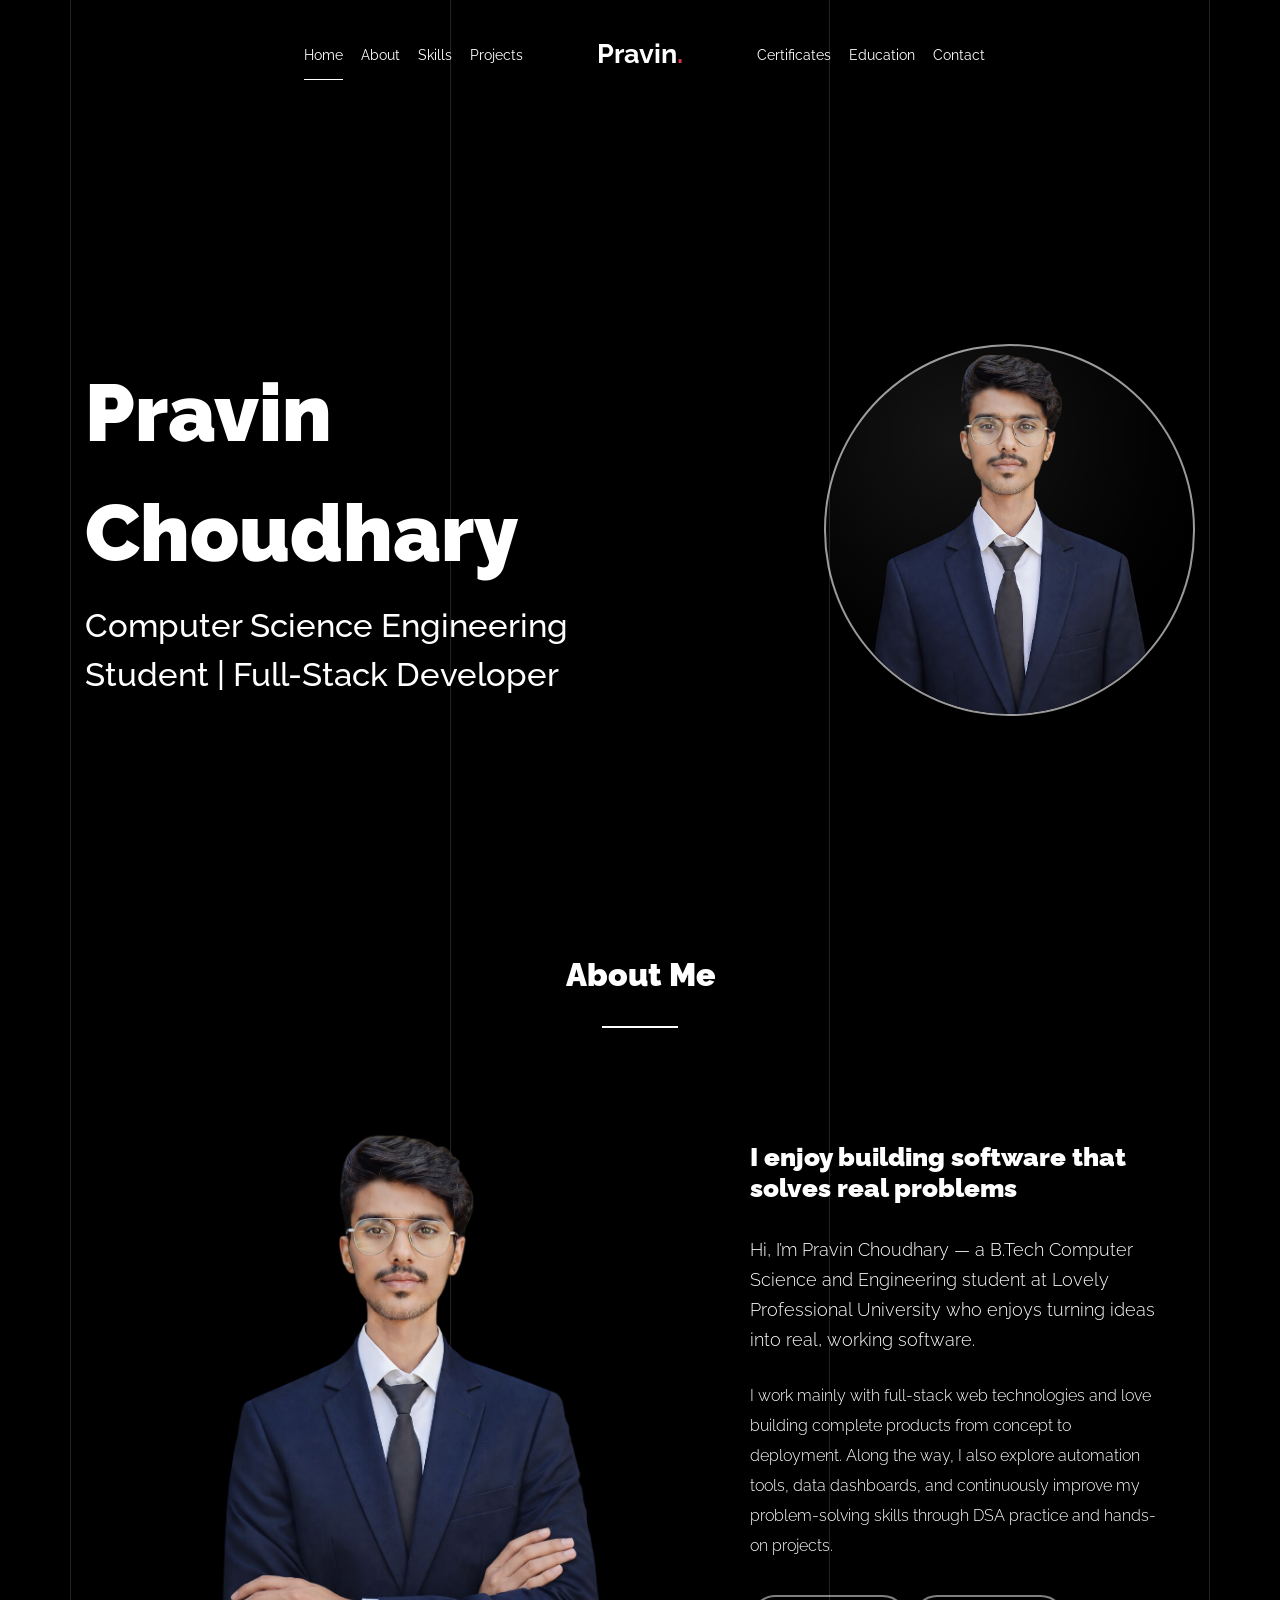
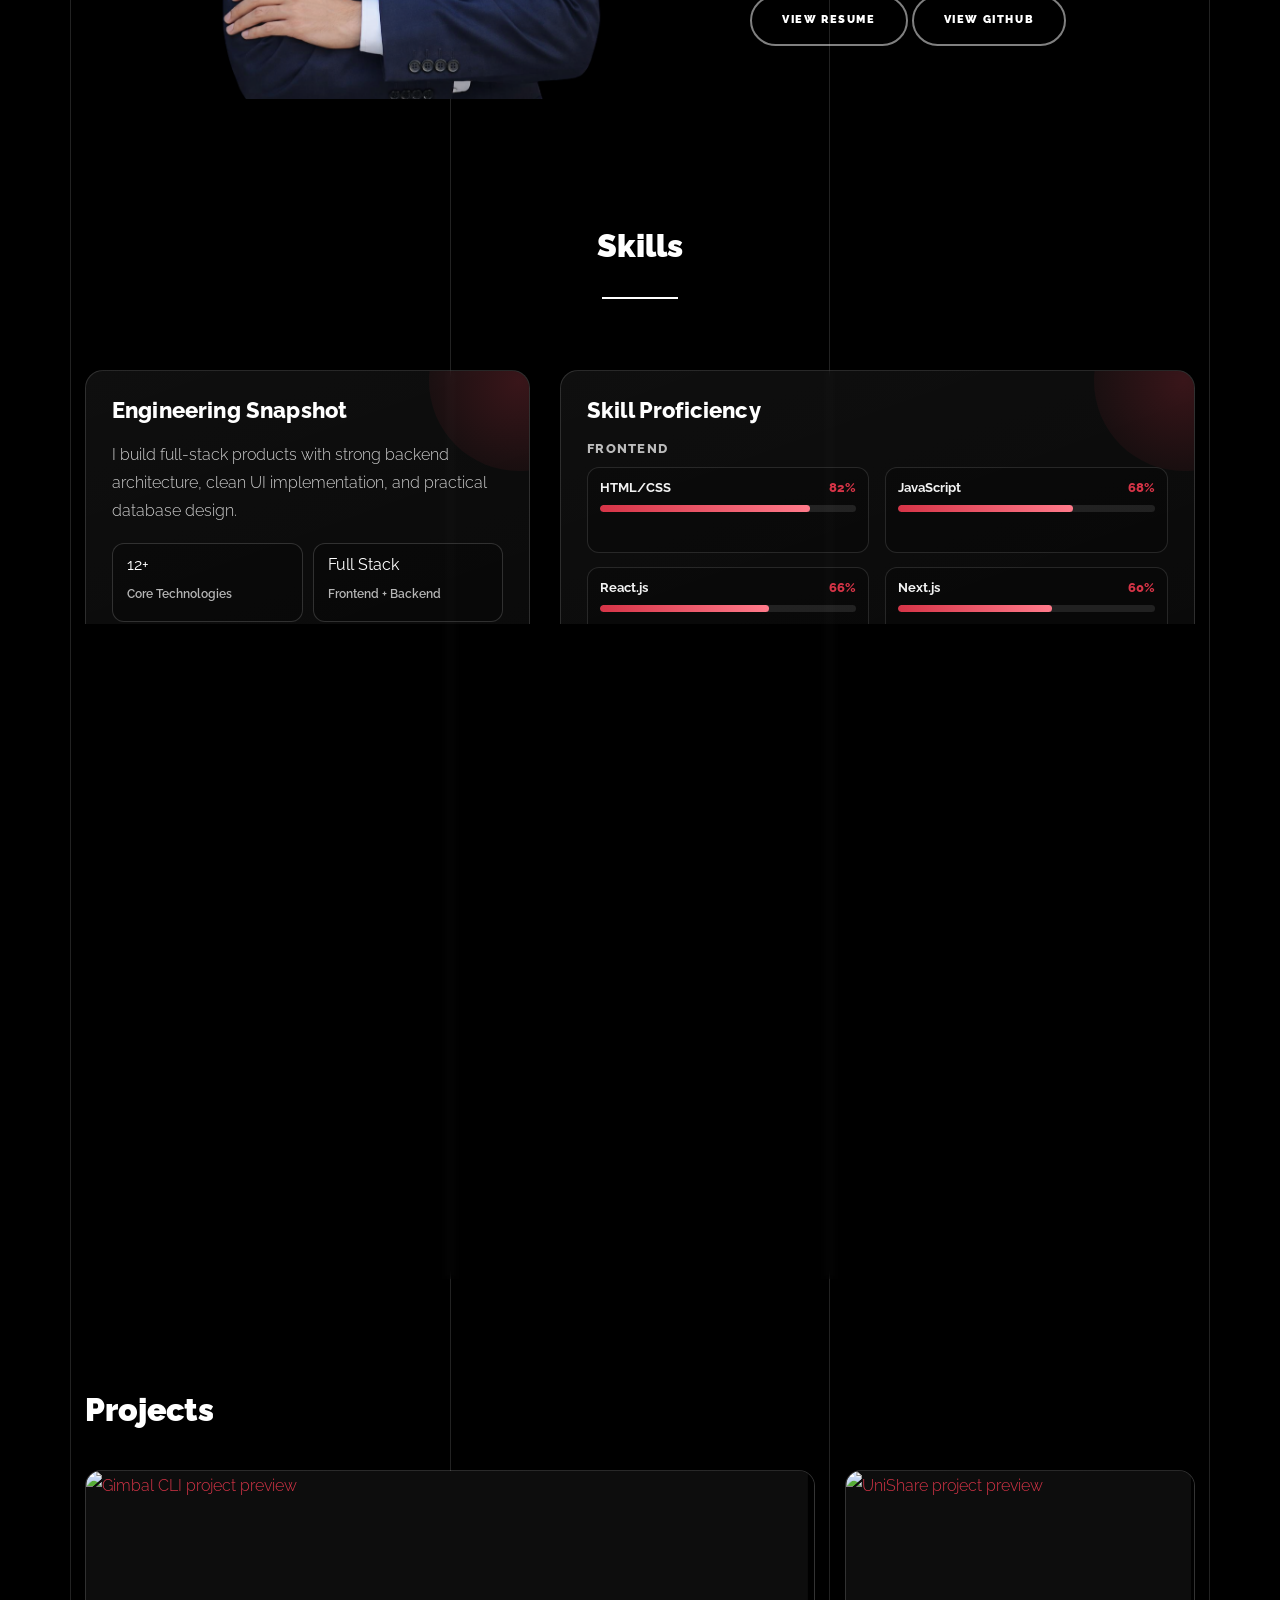
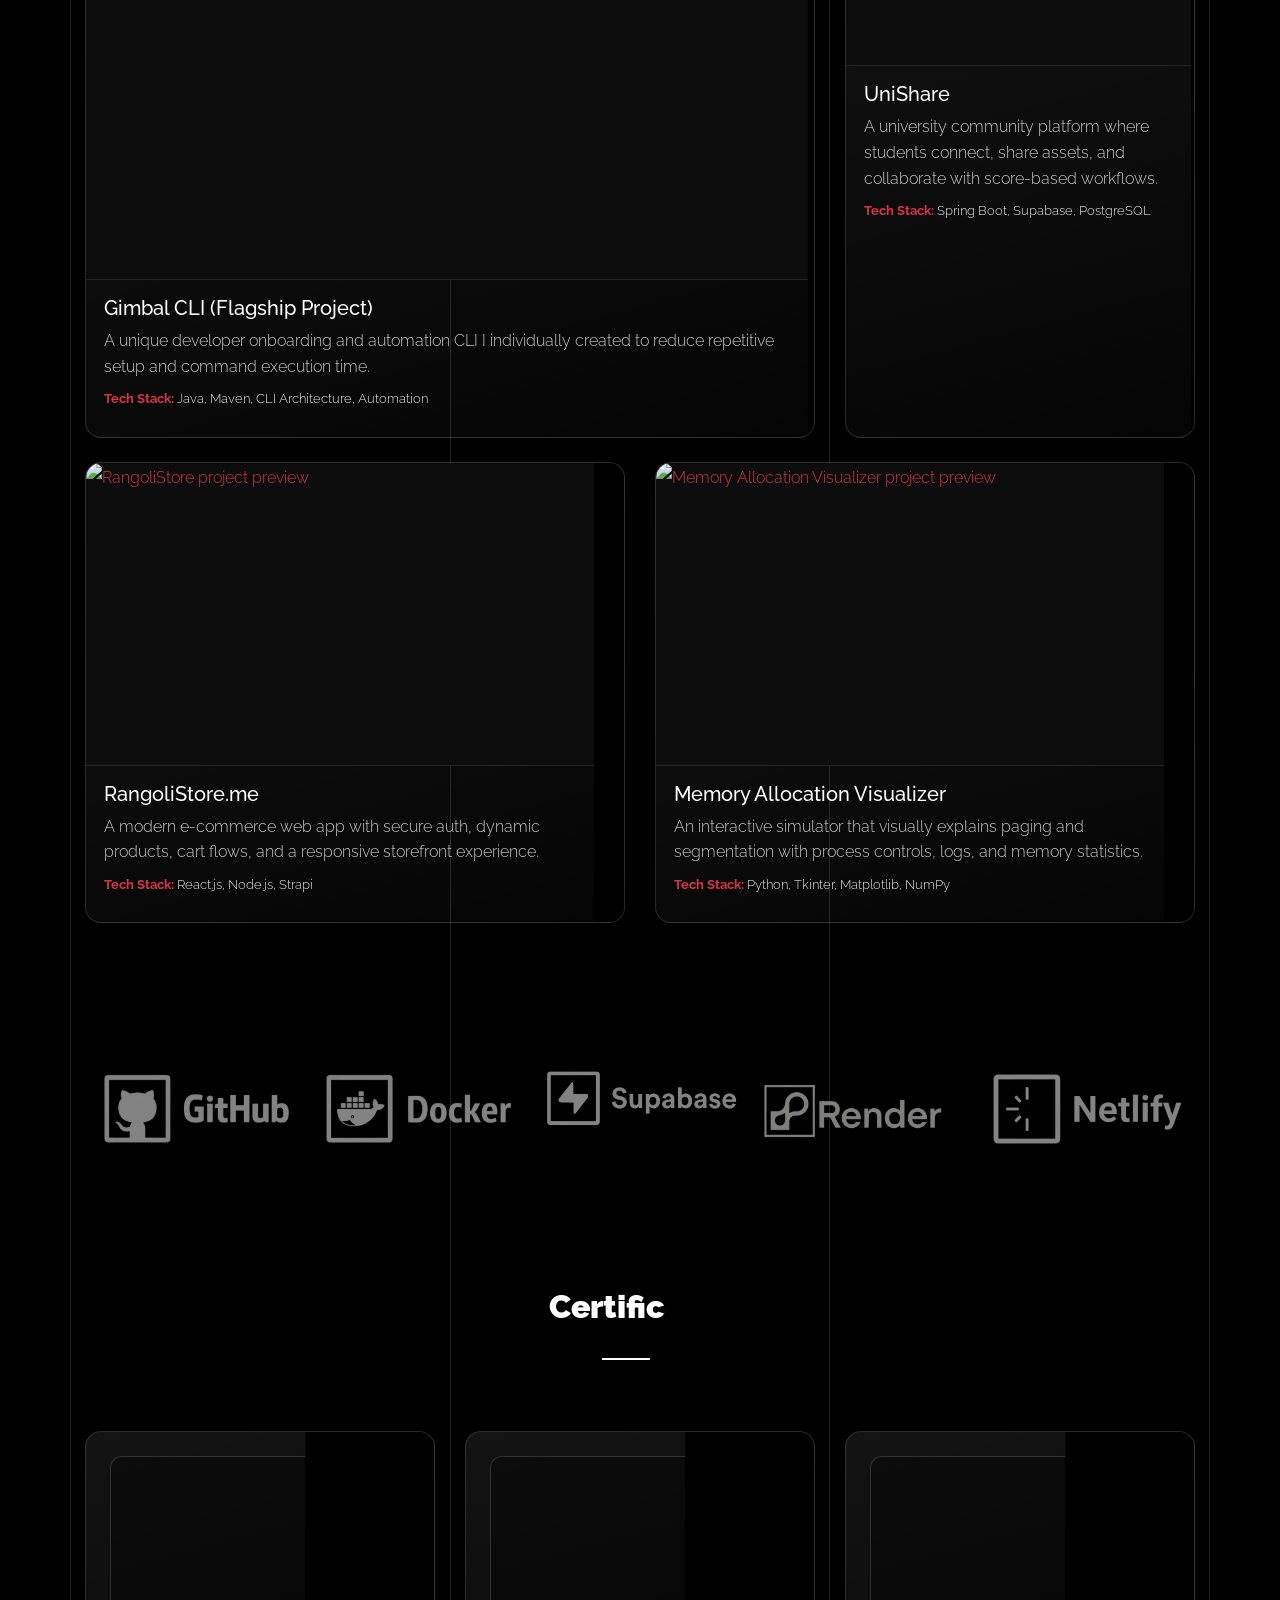
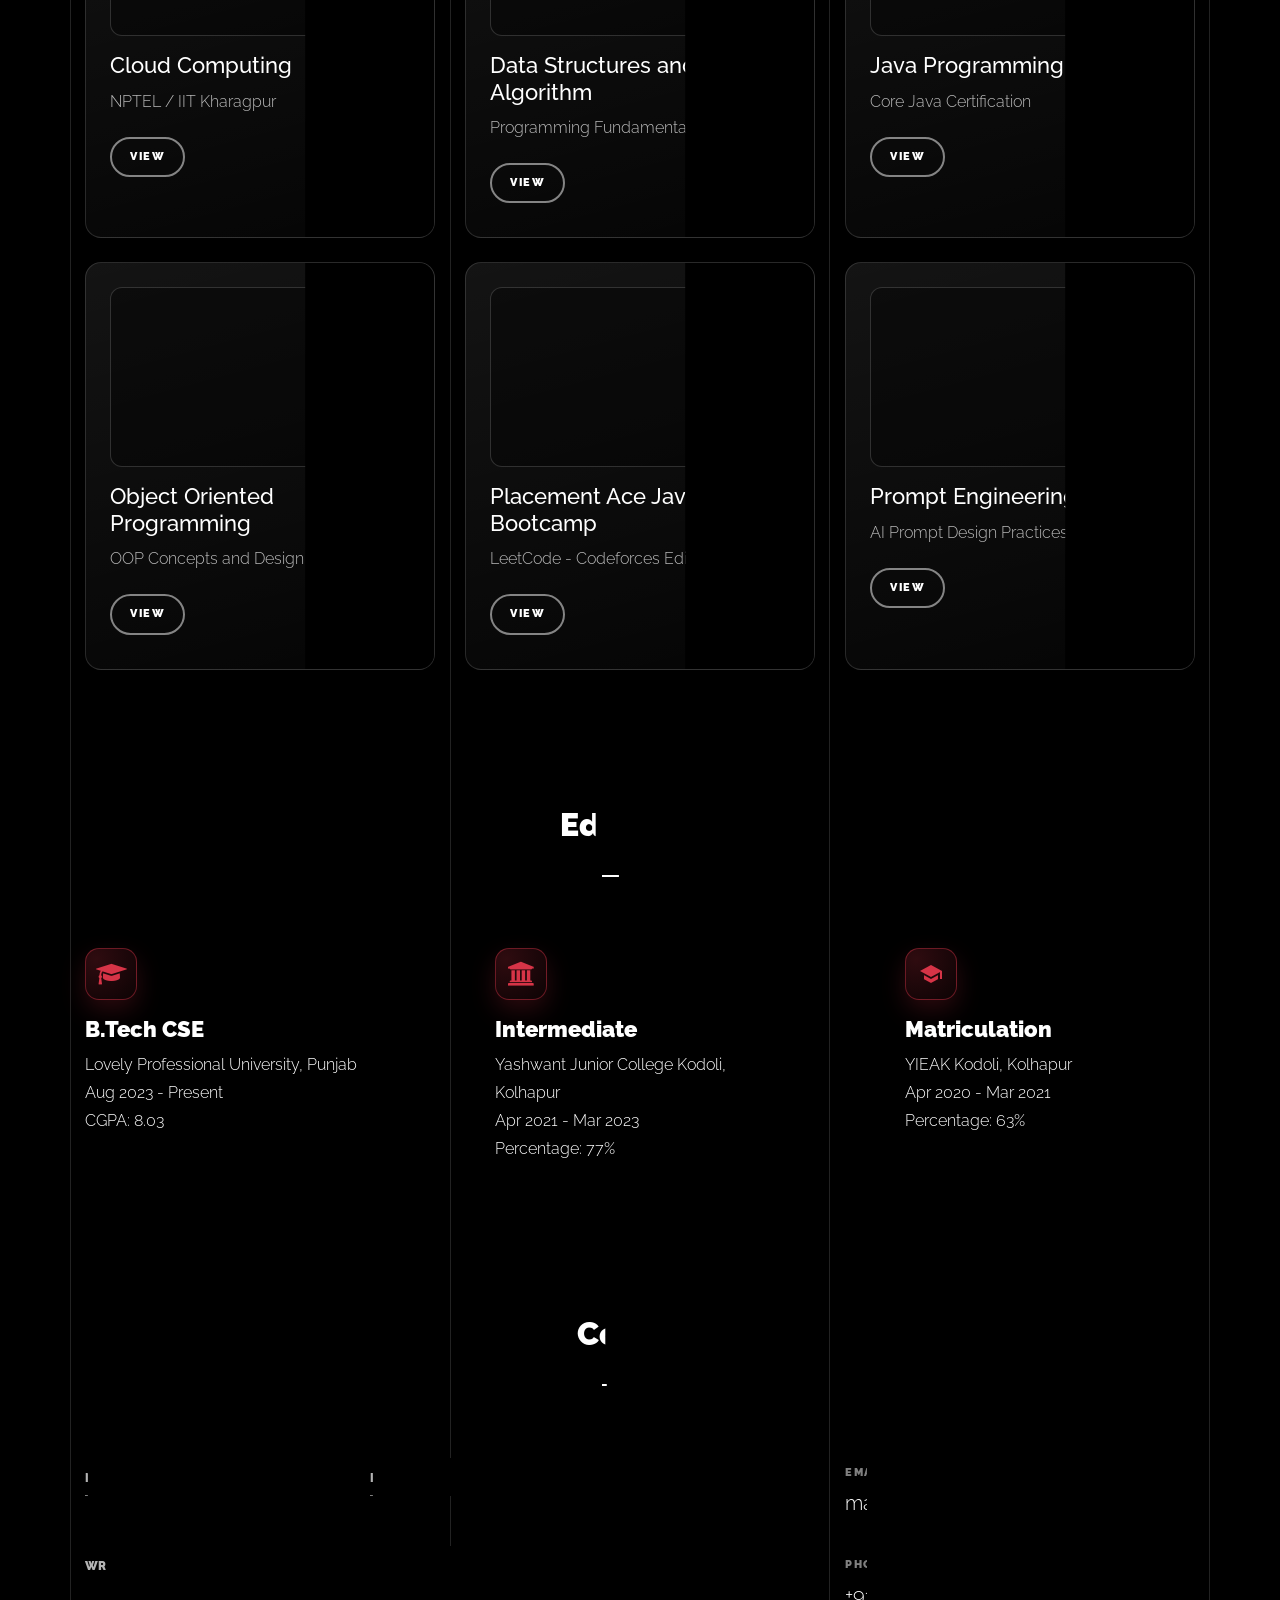
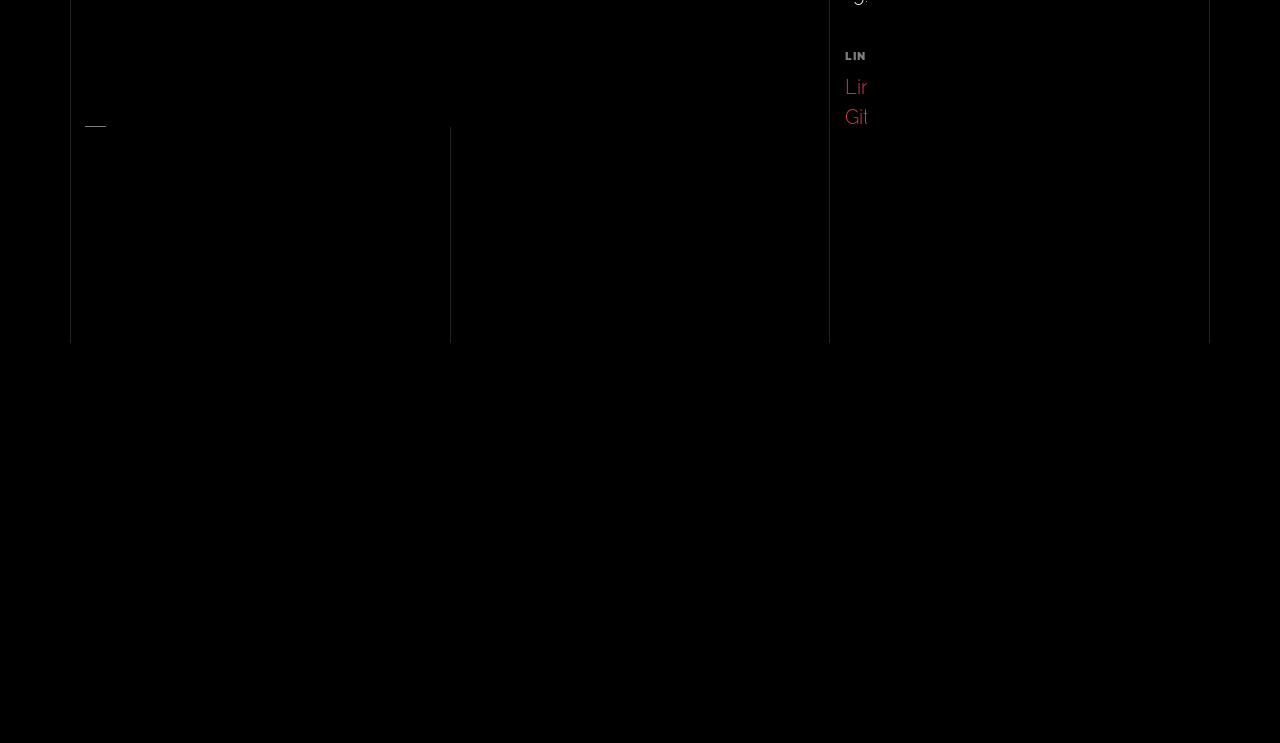
==== commit daee04d1: "updated skills" ====
--- a/index.html
+++ b/index.html
@@ -8,6 +8,8 @@
     <meta name="description" content="Portfolio of Pravin Choudhary, full-stack developer and CSE student.">
     <meta name="keywords" content="Pravin Choudhary, portfolio, full stack developer, Node.js, React.js, Java, Python">
     <meta name="author" content="Pravin Choudhary">
+    <link rel="icon" type="image/png" href="images/icon.png">
+    <link rel="apple-touch-icon" href="images/auther-herox.png">
 
     <link rel="stylesheet" href="css/vendor/icomoon/style.css">
     <link rel="stylesheet" href="css/vendor/owl.carousel.min.css">
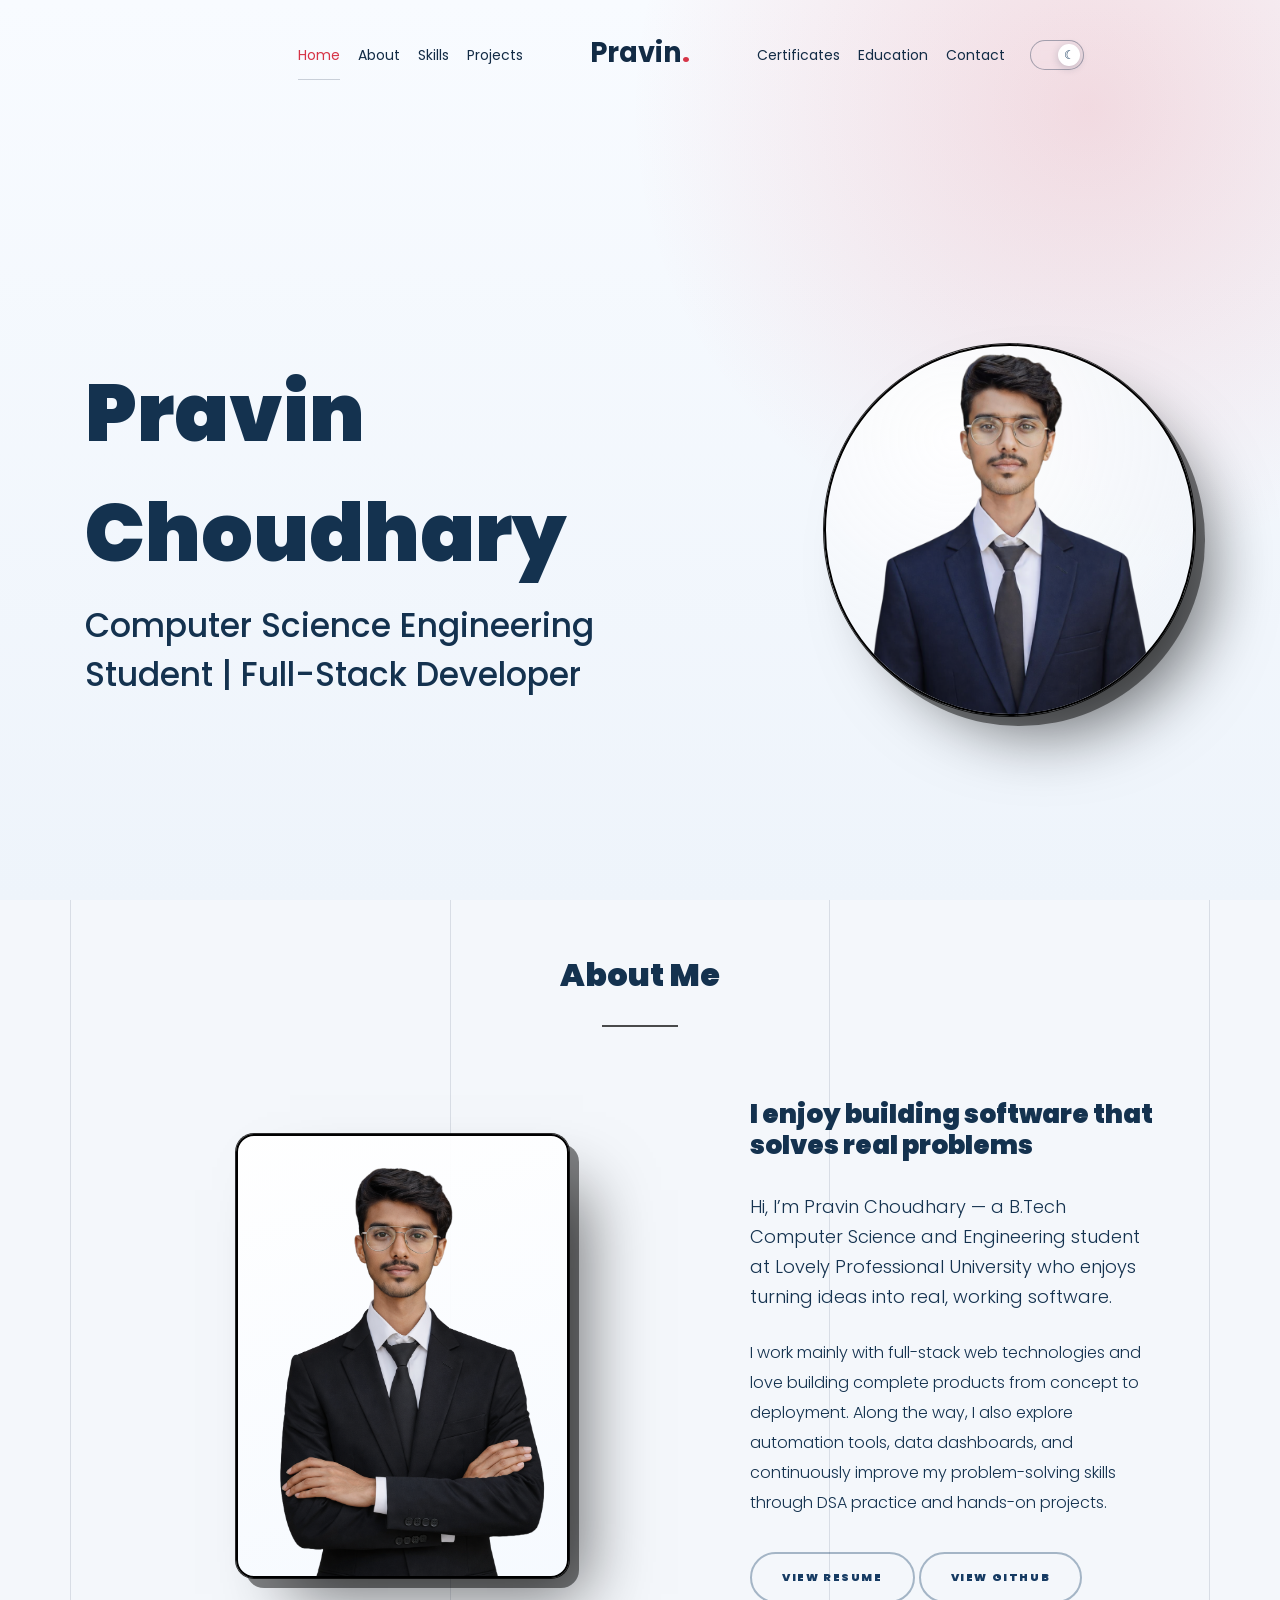
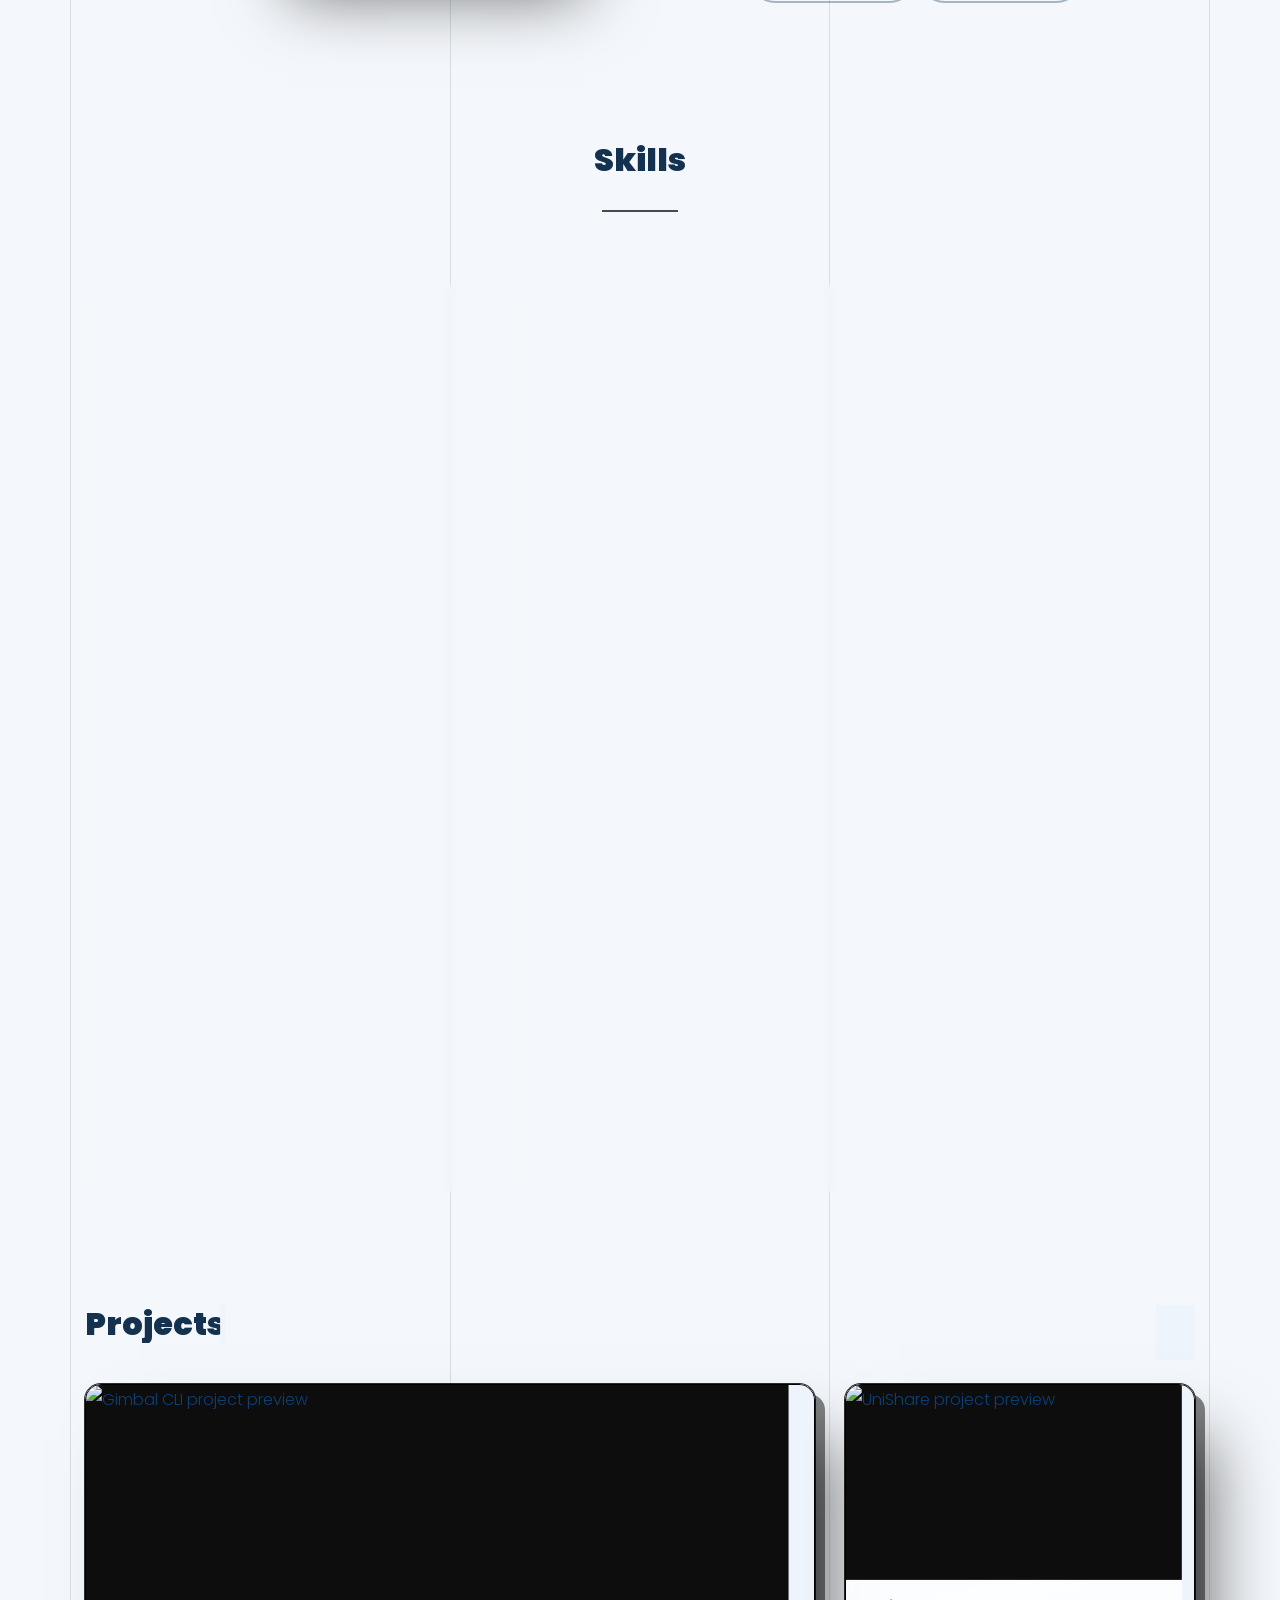
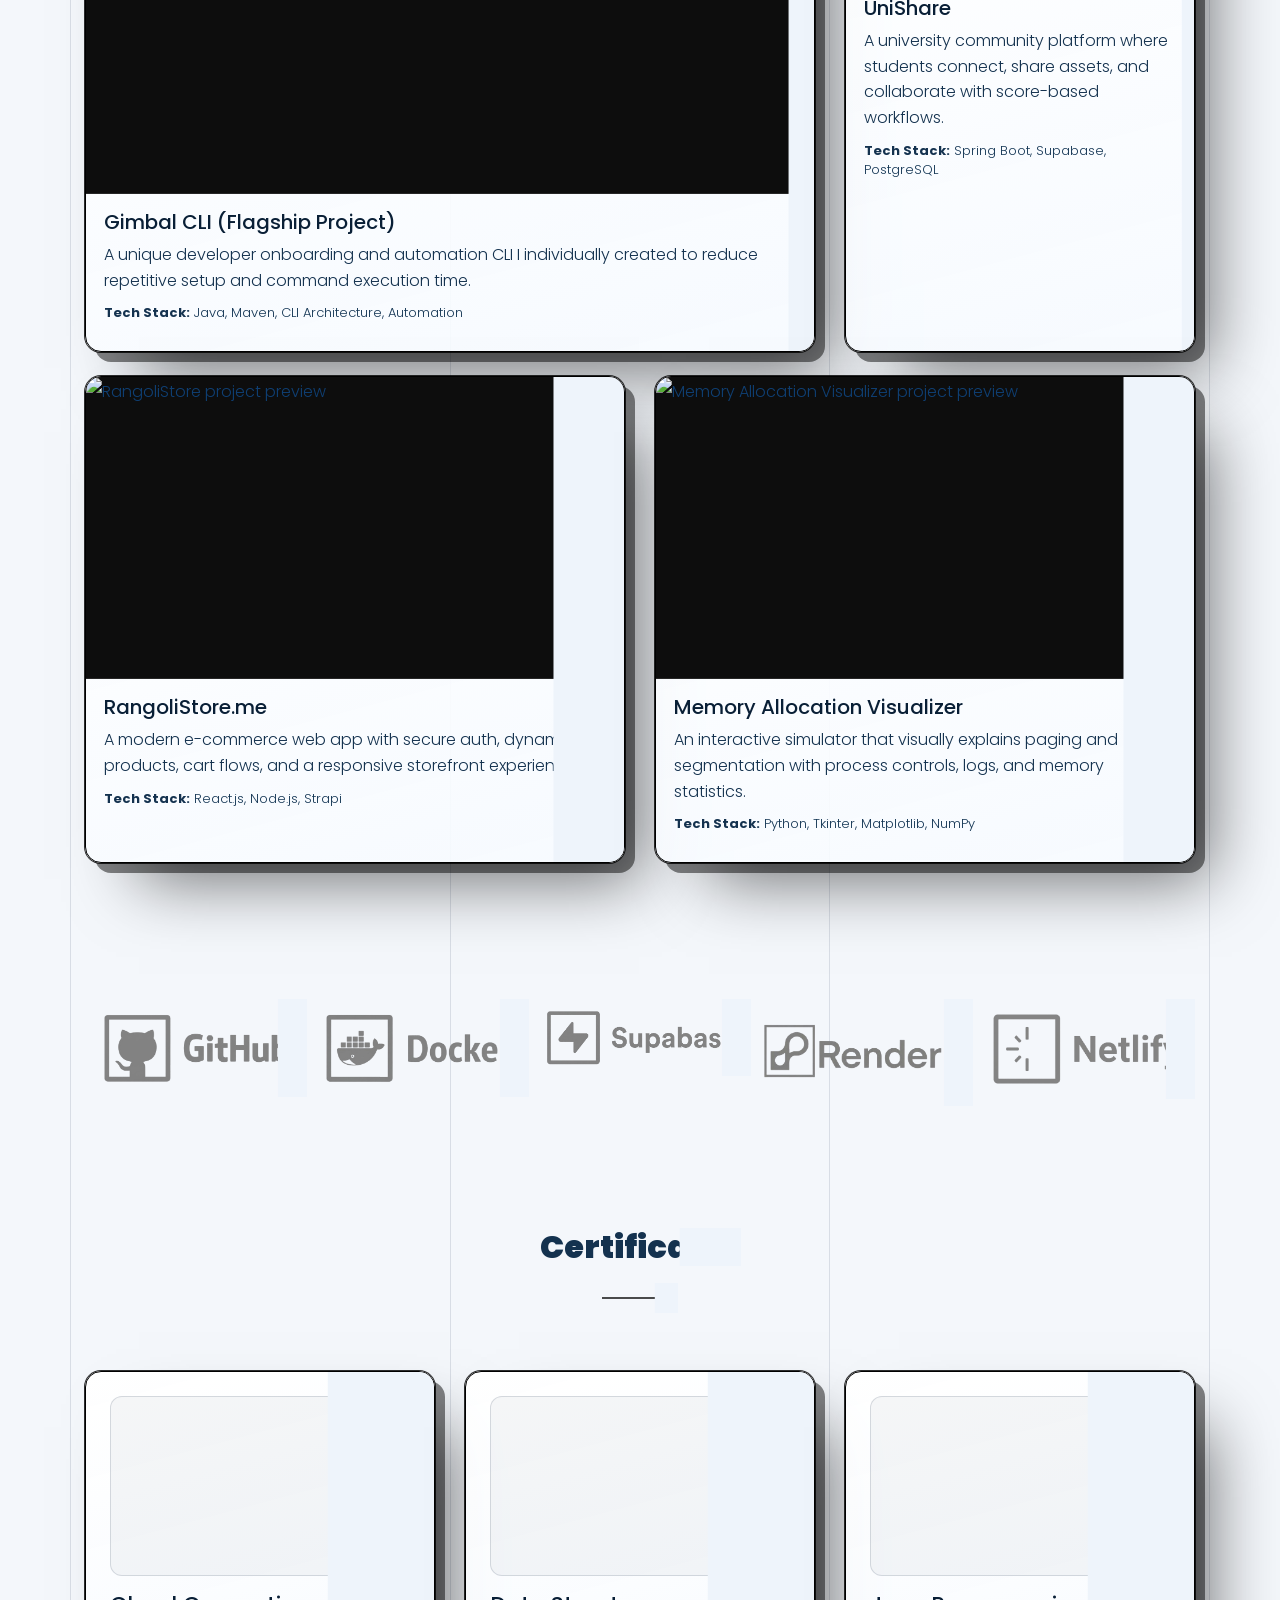
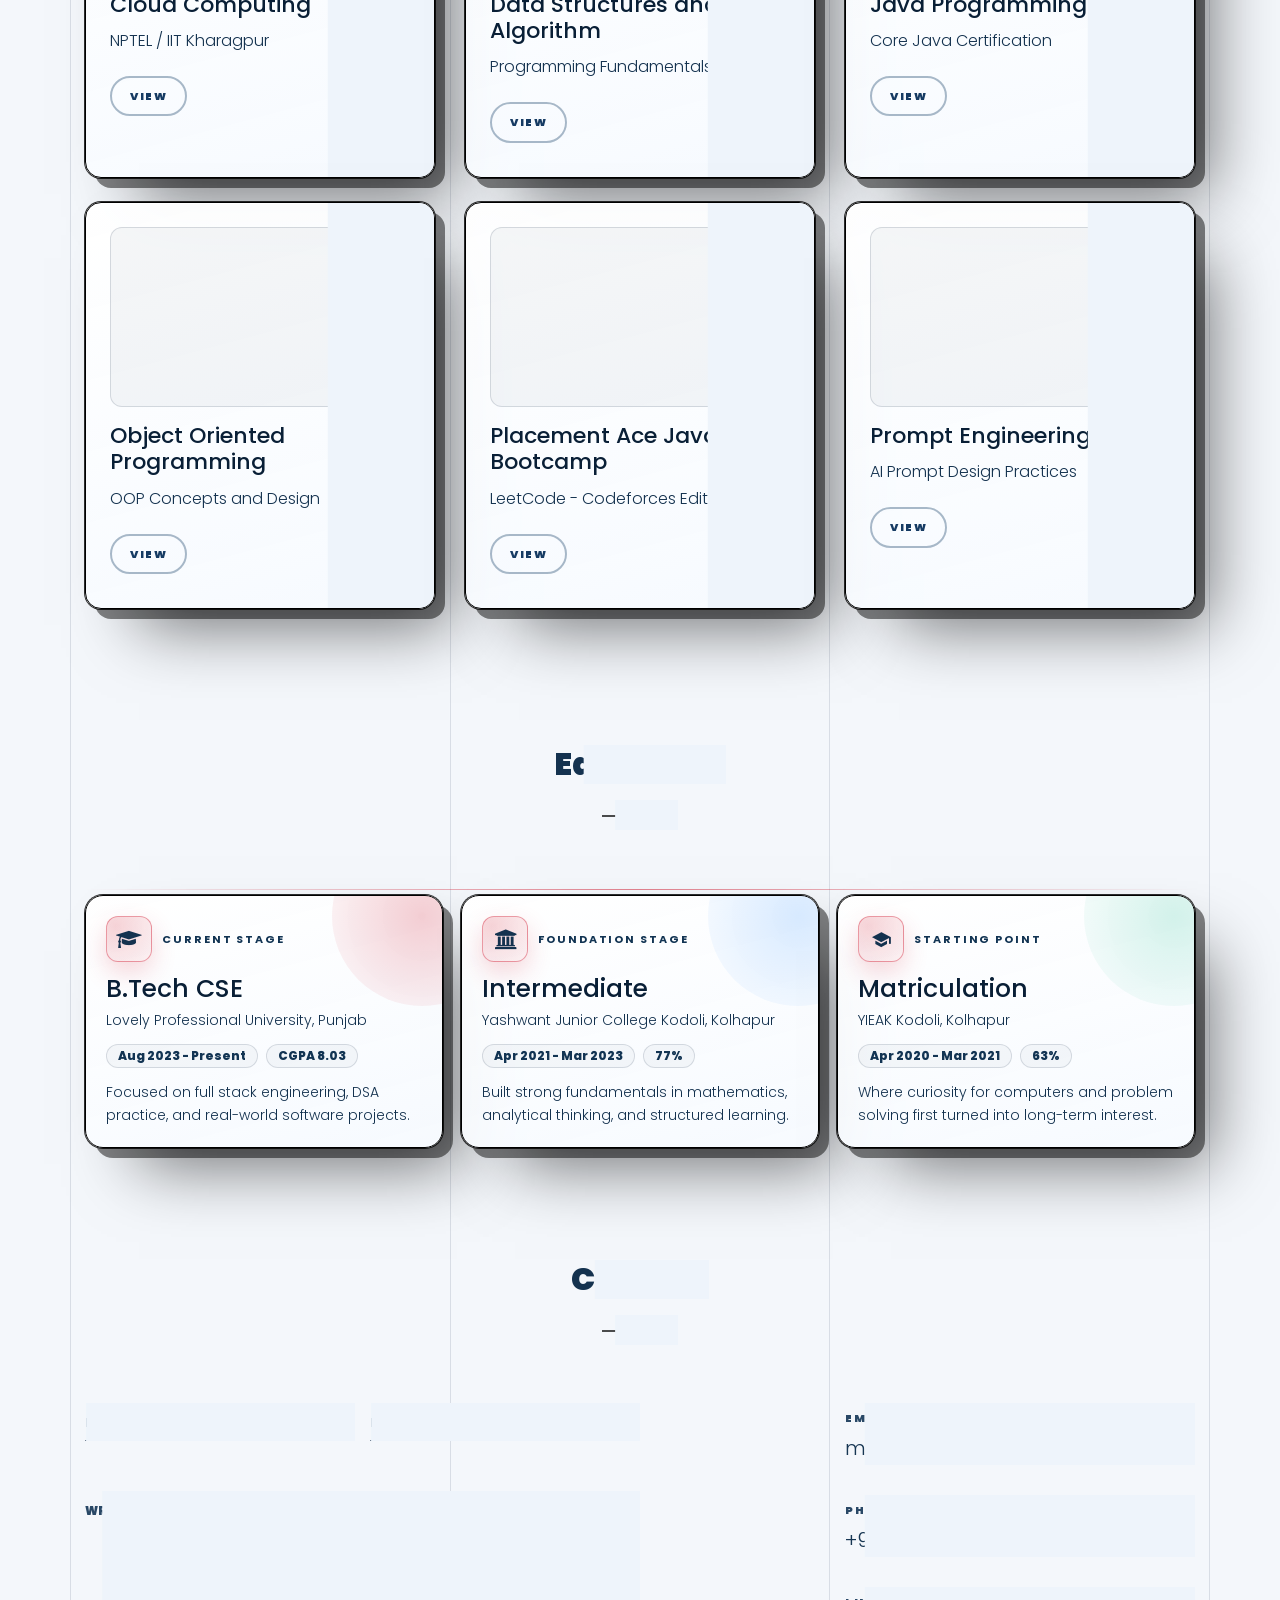
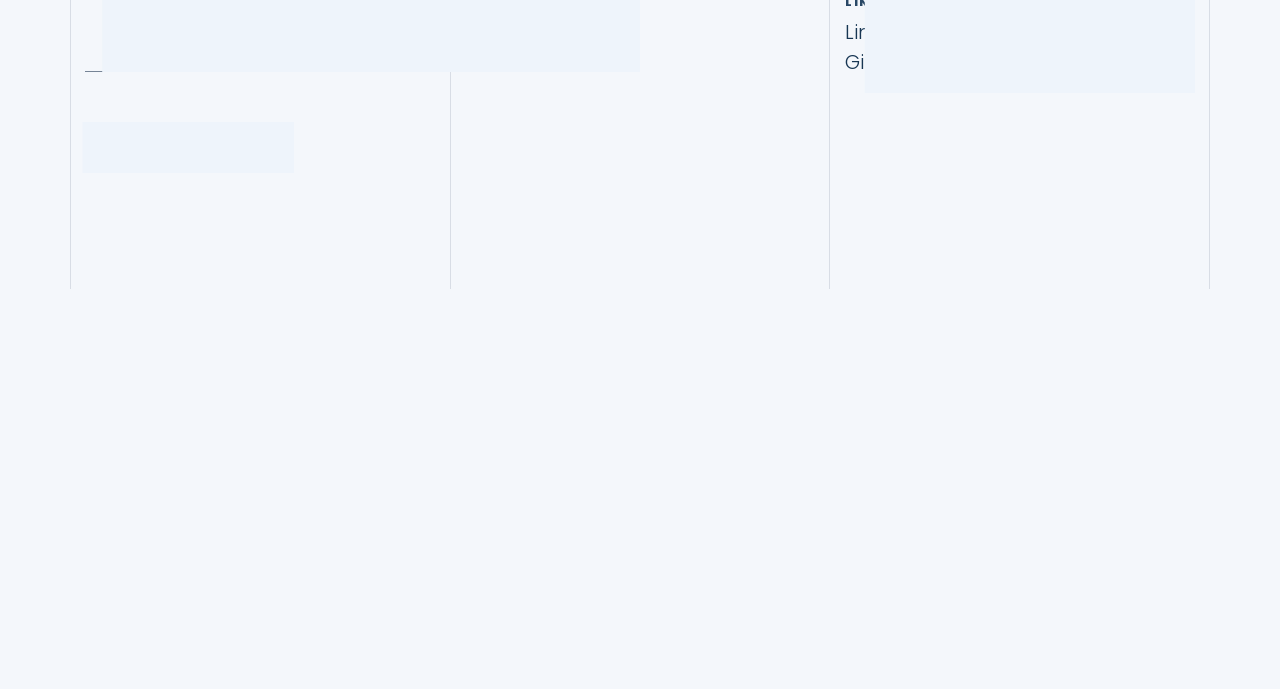
==== commit 823964dd: "feat: add default light theme with modern toggle and visual polish - Make light theme default and pe" ====
--- a/index.html
+++ b/index.html
@@ -21,6 +21,16 @@
 
     <!-- Theme Style -->
     <link rel="stylesheet" href="css/style.css">
+
+    <script>
+      (function () {
+        try {
+          if (localStorage.getItem("site-theme") !== "dark") {
+            document.documentElement.classList.add("light-theme");
+          }
+        } catch (e) {}
+      })();
+    </script>
 
   </head>
   <body data-spy="scroll" data-target=".site-nav-target" data-offset="200">
@@ -73,6 +83,10 @@
                 <li><a href="#contact-section" class="nav-link">Contact</a></li>
               </ul>
 
+              <button type="button" class="theme-toggle-btn js-theme-toggle" aria-label="Toggle color theme" title="Switch theme">
+                <span class="theme-toggle-icon" aria-hidden="true"></span>
+              </button>
+
               <ul class="site-nav-ul-none-onepage text-right d-inline-block d-lg-none">
                 <li><a href="#" class="js-menu-toggle">Menu</a></li>
               </ul>
@@ -94,7 +108,7 @@
 
             <div class="col-lg-6 hero-visual text-center text-lg-right">
               <div class="hero-image-wrap gsap-reveal-hero">
-                <img src="images/auther-hero.png" alt="Pravin Choudhary" class="img-fluid hero-image" loading="eager" decoding="async" fetchpriority="high">
+                <img src="images/auther-hero.png" alt="Pravin Choudhary" class="img-fluid hero-image" loading="eager" decoding="async" fetchpriority="high" width="700" height="1050">
               </div>
             </div>
 
@@ -162,6 +176,7 @@
       <input name="bot-field">
     </form>
 
+    <script src="js/theme.js"></script>
     <script src="js/section-loader.js"></script>
 
   </body>
--- a/css/style.css
+++ b/css/style.css
@@ -1,6 +1,11 @@
-@import url("https://fonts.googleapis.com/css?family=Arimo:400|Raleway:300,400,700&display=swap");
+@import url("https://fonts.googleapis.com/css2?family=Poppins:wght@400;500;600;700;800;900&display=swap");
+html,
 body {
-  font-family: "Raleway", sans-serif;
+  overflow-x: hidden;
+}
+
+body {
+  font-family: "Poppins", -apple-system, BlinkMacSystemFont, "Segoe UI", Roboto, sans-serif;
   color: #fff;
   font-size: 16px;
   line-height: 30px;
@@ -64,9 +69,18 @@
   z-index: 1;
 }
 
+.unslate_co--site-wrap {
+  overflow-x: clip;
+}
+
 @media (max-width: 991.98px) {
   .unslate_co--site-inner {
     margin-bottom: auto !important;
+  }
+
+  .unslate_co--site-nav,
+  .unslate_co--site-nav.scrolled {
+    max-width: 100vw;
   }
 }
 
@@ -134,6 +148,10 @@
   left: 0;
   right: 0;
   bottom: 0;
+}
+
+html.light-theme #unslate_co--overlayer {
+  background: #eef4fb;
 }
 
 .site-loader-wrap {
@@ -1096,7 +1114,7 @@
 .portfolio-item .portfolio-item-content p, .blog-item .portfolio-item-content p {
   font-size: 12px;
   color: rgba(255, 255, 255, 0.5);
-  font-family: "Arimo", sans-serif;
+  font-family: "Poppins", -apple-system, BlinkMacSystemFont, "Segoe UI", Roboto, sans-serif;
 }
 
 .portfolio-item:hover .overlay, .blog-item:hover .overlay {
@@ -1265,6 +1283,12 @@
     max-width: 320px;
     margin-left: auto;
     margin-right: auto;
+  }
+}
+
+@media (max-width: 767.98px) {
+  #about-section .about-figure {
+    display: none;
   }
 }
 
@@ -1454,7 +1478,7 @@
 .counter-v1 .number-wrap .number {
   font-size: 69px;
   font-weight: 900;
-  font-family: "Arimo", sans-serif;
+  font-family: "Poppins", -apple-system, BlinkMacSystemFont, "Segoe UI", Roboto, sans-serif;
   color: #D63447;
 }
 
@@ -2021,6 +2045,208 @@
   padding: 10px 18px;
 }
 
+#education-section .section-heading-wrap {
+  margin-bottom: 55px !important;
+}
+
+.education-modern-grid {
+  position: relative;
+  display: grid;
+  grid-template-columns: repeat(12, minmax(0, 1fr));
+  gap: 18px;
+}
+
+.education-modern-grid::before {
+  content: "";
+  position: absolute;
+  top: -6px;
+  left: 0;
+  right: 0;
+  height: 1px;
+  background: linear-gradient(90deg, rgba(214, 52, 71, 0), rgba(214, 52, 71, 0.75), rgba(214, 52, 71, 0));
+  opacity: .8;
+}
+
+.edu-modern-card {
+  grid-column: span 4;
+  position: relative;
+  border: 1px solid rgba(255, 255, 255, 0.15);
+  border-radius: 18px;
+  padding: 20px;
+  background: linear-gradient(155deg, rgba(255, 255, 255, 0.08), rgba(255, 255, 255, 0.015));
+  overflow: hidden;
+  min-height: 245px;
+  -webkit-transition: .25s transform ease, .25s border-color ease;
+  -o-transition: .25s transform ease, .25s border-color ease;
+  transition: .25s transform ease, .25s border-color ease;
+}
+
+.edu-modern-card::after {
+  content: "";
+  position: absolute;
+  width: 180px;
+  height: 180px;
+  right: -70px;
+  top: -70px;
+  border-radius: 50%;
+  pointer-events: none;
+  opacity: .75;
+}
+
+.edu-modern-card:hover {
+  -webkit-transform: translateY(-4px);
+  -ms-transform: translateY(-4px);
+  transform: translateY(-4px);
+  border-color: rgba(214, 52, 71, 0.75);
+}
+
+.edu-modern-card.is-current::after {
+  background: radial-gradient(circle, rgba(214, 52, 71, 0.32), rgba(214, 52, 71, 0));
+}
+
+.edu-modern-card.is-foundation::after {
+  background: radial-gradient(circle, rgba(74, 158, 255, 0.28), rgba(74, 158, 255, 0));
+}
+
+.edu-modern-card.is-start::after {
+  background: radial-gradient(circle, rgba(53, 197, 157, 0.28), rgba(53, 197, 157, 0));
+}
+
+.edu-modern-head {
+  display: -webkit-box;
+  display: -ms-flexbox;
+  display: flex;
+  -webkit-box-align: center;
+  -ms-flex-align: center;
+  align-items: center;
+  gap: 10px;
+  margin-bottom: 12px;
+}
+
+.edu-modern-head .edu-icon-badge {
+  width: 46px;
+  height: 46px;
+  font-size: 20px;
+  border-radius: 12px;
+}
+
+.edu-modern-phase {
+  margin: 0;
+  font-size: 11px;
+  letter-spacing: .12rem;
+  text-transform: uppercase;
+  color: rgba(255, 255, 255, 0.72);
+  font-weight: 700;
+}
+
+.edu-modern-card h3 {
+  margin-bottom: 6px;
+  font-size: 25px;
+  color: #fff;
+}
+
+.edu-modern-meta {
+  margin-bottom: 14px;
+  color: rgba(255, 255, 255, 0.84);
+  font-size: 14px;
+  line-height: 1.45;
+}
+
+.edu-modern-chips {
+  display: -webkit-box;
+  display: -ms-flexbox;
+  display: flex;
+  -ms-flex-wrap: wrap;
+  flex-wrap: wrap;
+  gap: 8px;
+  margin-bottom: 13px;
+}
+
+.edu-modern-chips span {
+  display: inline-block;
+  border: 1px solid rgba(255, 255, 255, 0.2);
+  border-radius: 999px;
+  padding: 5px 11px;
+  font-size: 12px;
+  line-height: 1;
+  color: rgba(255, 255, 255, 0.9);
+  background: rgba(255, 255, 255, 0.03);
+}
+
+.edu-modern-note {
+  margin: 0;
+  color: rgba(255, 255, 255, 0.78);
+  font-size: 14px;
+  line-height: 1.65;
+}
+
+@media (max-width: 991.98px) {
+  .education-modern-grid {
+    grid-template-columns: 1fr;
+    gap: 14px;
+  }
+
+  .edu-modern-card {
+    grid-column: auto;
+    min-height: 0;
+  }
+
+  .edu-modern-card h3 {
+    font-size: 22px;
+  }
+}
+
+@media (max-width: 575.98px) {
+  .edu-modern-card {
+    border-radius: 14px;
+    padding: 16px;
+  }
+
+  .edu-modern-head .edu-icon-badge {
+    width: 40px;
+    height: 40px;
+    font-size: 17px;
+  }
+
+  .edu-modern-card h3 {
+    font-size: 20px;
+  }
+
+  .edu-modern-meta,
+  .edu-modern-note {
+    font-size: 13px;
+  }
+}
+
+@media (max-width: 767.98px) {
+  .certificate-preview {
+    display: -webkit-box;
+    display: -ms-flexbox;
+    display: flex;
+    -webkit-box-align: center;
+    -ms-flex-align: center;
+    align-items: center;
+    -webkit-box-pack: center;
+    -ms-flex-pack: center;
+    justify-content: center;
+    text-align: center;
+    padding: 12px;
+    background: linear-gradient(160deg, rgba(255, 255, 255, 0.12), rgba(255, 255, 255, 0.03));
+  }
+
+  .certificate-preview-frame {
+    display: none;
+  }
+
+  .certificate-preview::before {
+    content: "PDF preview is not available on this mobile browser. Tap View to open.";
+    color: rgba(255, 255, 255, 0.86);
+    font-size: 13px;
+    line-height: 1.5;
+    max-width: 280px;
+  }
+}
+
 .project-card-link {
   display: block;
   height: 100%;
@@ -2451,7 +2677,7 @@
 }
 
 .blog-post-entry .post-meta {
-  font-family: "Arimo", sans-serif;
+  font-family: "Poppins", -apple-system, BlinkMacSystemFont, "Segoe UI", Roboto, sans-serif;
 }
 
 .form-outline-style-v1 .form-group {
@@ -2676,7 +2902,7 @@
 .unslate_co--footer .footer-site-logo a {
   font-size: 30px;
   font-weight: 900;
-  font-family: "Raleway", sans-serif;
+  font-family: "Poppins", -apple-system, BlinkMacSystemFont, "Segoe UI", Roboto, sans-serif;
   color: #fff;
 }
 
@@ -2742,6 +2968,12 @@
   animation: 1.5s spin infinite linear;
 }
 
+html.light-theme .loader-portfolio,
+html.light-theme .site-loader {
+  border: 0.3rem solid rgba(16, 39, 68, 0.22);
+  border-top-color: #123a61;
+}
+
 .loader-portfolio.dark, .site-loader.dark {
   border: 0.3rem solid rgba(0, 0, 0, 0.3);
   border-top-color: #000;
@@ -3025,3 +3257,676 @@
 .gsap-reveal-img .reveal-wrap .reveal-content .portfolio-item-content h3 {
   margin-bottom: 10px;
 }
+
+.theme-toggle-btn {
+  position: relative;
+  display: -webkit-inline-box;
+  display: -ms-inline-flexbox;
+  display: inline-flex;
+  -webkit-box-align: center;
+  -ms-flex-align: center;
+  align-items: center;
+  -webkit-box-pack: center;
+  -ms-flex-pack: center;
+  justify-content: center;
+  width: 54px;
+  height: 30px;
+  border: none;
+  background: rgba(255, 255, 255, 0.1);
+  color: #fff;
+  border-radius: 999px;
+  padding: 0;
+  line-height: 1;
+  vertical-align: middle;
+  cursor: pointer;
+  -webkit-backdrop-filter: blur(4px);
+  backdrop-filter: blur(4px);
+  -webkit-box-shadow: inset 0 0 0 1px rgba(255, 255, 255, 0.28);
+  box-shadow: inset 0 0 0 1px rgba(255, 255, 255, 0.28);
+  -webkit-transition: .25s all ease;
+  -o-transition: .25s all ease;
+  transition: .25s all ease;
+}
+
+.theme-toggle-icon {
+  display: none;
+}
+
+html:not(.light-theme) .theme-toggle-btn::before {
+  content: "";
+  position: absolute;
+  left: 4px;
+  top: 4px;
+  width: 22px;
+  height: 22px;
+  border-radius: 50%;
+  background: #fff;
+  -webkit-box-shadow: 0 2px 8px rgba(0, 0, 0, 0.45);
+  box-shadow: 0 2px 8px rgba(0, 0, 0, 0.45);
+  -webkit-transition: .25s all ease;
+  -o-transition: .25s all ease;
+  transition: .25s all ease;
+}
+
+html:not(.light-theme) .theme-toggle-btn::after {
+  content: "☀";
+  position: absolute;
+  left: 4px;
+  top: 4px;
+  width: 22px;
+  height: 22px;
+  display: -webkit-box;
+  display: -ms-flexbox;
+  display: flex;
+  -webkit-box-align: center;
+  -ms-flex-align: center;
+  align-items: center;
+  -webkit-box-pack: center;
+  -ms-flex-pack: center;
+  justify-content: center;
+  font-size: 12px;
+  color: #1a2e45;
+  line-height: 1;
+  z-index: 1;
+  pointer-events: none;
+  -webkit-transition: .25s all ease;
+  -o-transition: .25s all ease;
+  transition: .25s all ease;
+}
+
+html.light-theme .theme-toggle-btn::before {
+  content: "";
+  position: absolute;
+  left: 28px;
+  top: 4px;
+  width: 22px;
+  height: 22px;
+  border-radius: 50%;
+  background: #ffffff;
+  -webkit-box-shadow: 0 2px 8px rgba(16, 39, 68, 0.22);
+  box-shadow: 0 2px 8px rgba(16, 39, 68, 0.22);
+  -webkit-transition: .25s all ease;
+  -o-transition: .25s all ease;
+  transition: .25s all ease;
+}
+
+html.light-theme .theme-toggle-btn::after {
+  content: "☾";
+  position: absolute;
+  left: 28px;
+  top: 4px;
+  width: 22px;
+  height: 22px;
+  display: -webkit-box;
+  display: -ms-flexbox;
+  display: flex;
+  -webkit-box-align: center;
+  -ms-flex-align: center;
+  align-items: center;
+  -webkit-box-pack: center;
+  -ms-flex-pack: center;
+  justify-content: center;
+  font-size: 12px;
+  color: #0f3459;
+  line-height: 1;
+  z-index: 1;
+  pointer-events: none;
+  -webkit-transition: .25s all ease;
+  -o-transition: .25s all ease;
+  transition: .25s all ease;
+}
+
+.unslate_co--site-nav .theme-toggle-btn {
+  margin-left: 14px;
+  top: -1px;
+}
+
+.project-detail-topbar .theme-toggle-btn {
+  margin: 0;
+}
+
+.project-topbar-actions {
+  display: -webkit-box;
+  display: -ms-flexbox;
+  display: flex;
+  -webkit-box-align: center;
+  -ms-flex-align: center;
+  align-items: center;
+  gap: 10px;
+}
+
+.theme-toggle-btn:hover,
+.theme-toggle-btn:focus {
+  outline: none;
+  background: rgba(255, 255, 255, 0.16);
+  -webkit-box-shadow: inset 0 0 0 1px rgba(255, 255, 255, 0.42);
+  box-shadow: inset 0 0 0 1px rgba(255, 255, 255, 0.42);
+  -webkit-transform: translateY(-1px);
+  -ms-transform: translateY(-1px);
+  transform: translateY(-1px);
+}
+
+@media (max-width: 575.98px) {
+  .theme-toggle-btn {
+    width: 48px;
+    height: 28px;
+  }
+
+  html:not(.light-theme) .theme-toggle-btn::before {
+    width: 20px;
+    height: 20px;
+  }
+
+  html:not(.light-theme) .theme-toggle-btn::after {
+    width: 20px;
+    height: 20px;
+    font-size: 11px;
+  }
+
+  html.light-theme .theme-toggle-btn::before {
+    left: 24px;
+    width: 20px;
+    height: 20px;
+  }
+
+  html.light-theme .theme-toggle-btn::after {
+    left: 24px;
+    width: 20px;
+    height: 20px;
+    font-size: 11px;
+  }
+}
+
+html.light-theme body,
+html.light-theme .unslate_co--site-inner {
+  background: #f4f7fb;
+  color: #1d2b39;
+}
+
+html.light-theme body:before {
+  background: rgba(17, 26, 38, 0.24);
+}
+
+html.light-theme .lines-wrap .lines-inner,
+html.light-theme .lines-wrap .lines-inner .lines {
+  border-color: rgba(16, 39, 68, 0.12);
+}
+
+html.light-theme .cover-v1 {
+  background: radial-gradient(circle at 85% 12%, rgba(214, 52, 71, 0.16), rgba(214, 52, 71, 0) 34%), linear-gradient(180deg, #f8fbff 0%, #eef4fb 100%);
+}
+
+html.light-theme .cover-v1 .heading,
+html.light-theme .cover-v1 .subheading,
+html.light-theme .heading-h2,
+html.light-theme .heading-h3,
+html.light-theme h1,
+html.light-theme h2,
+html.light-theme h3,
+html.light-theme h4,
+html.light-theme h5,
+html.light-theme h6 {
+  color: #10263f;
+}
+
+html.light-theme .section-heading-wrap img[src*="divider-line.svg"] {
+  -webkit-filter: brightness(0) saturate(100%) opacity(0.7);
+  filter: brightness(0) saturate(100%) opacity(0.7);
+}
+
+html.light-theme p,
+html.light-theme li,
+html.light-theme .lead,
+html.light-theme .skills-summary-text,
+html.light-theme .project-card-desc,
+html.light-theme .certificate-card p,
+html.light-theme .edu-modern-note,
+html.light-theme .site-copyright,
+html.light-theme .contact-info-v1 .contact-info-label,
+html.light-theme .contact-info-v1 .contact-info-val,
+html.light-theme .project-detail-subtitle,
+html.light-theme .project-facts,
+html.light-theme .project-learnings {
+  color: #1f3650;
+}
+
+html.light-theme a {
+  color: #0f3f73;
+}
+
+html.light-theme .unslate_co--site-nav .unslate_co--site-logo,
+html.light-theme .unslate_co--site-nav .site-nav-ul > li > a,
+html.light-theme .unslate_co--site-nav .site-nav-ul-none-onepage > li > a {
+  color: #122b45;
+}
+
+html.light-theme .unslate_co--site-nav .burger-toggle-menu span {
+  background: #122b45;
+}
+
+html.light-theme .unslate_co--site-nav .site-nav-ul > li > a:hover,
+html.light-theme .unslate_co--site-nav .site-nav-ul-none-onepage > li > a:hover,
+html.light-theme .unslate_co--site-nav .site-nav-ul > li > a.active,
+html.light-theme .unslate_co--site-nav .site-nav-ul-none-onepage > li > a.active {
+  color: #D63447;
+}
+
+html.light-theme .unslate_co--site-nav .site-nav-ul > li > a:before,
+html.light-theme .unslate_co--site-nav .site-nav-ul-none-onepage > li > a:before {
+  background: rgba(16, 39, 68, 0.2);
+}
+
+html.light-theme .unslate_co--site-nav.scrolled {
+  background: rgba(255, 255, 255, 0.92) !important;
+  -webkit-box-shadow: 0 6px 20px rgba(16, 39, 68, 0.12);
+  box-shadow: 0 6px 20px rgba(16, 39, 68, 0.12);
+}
+
+html.light-theme .btn.btn-outline-pill.btn-custom-light {
+  color: #163b63;
+  border-color: rgba(16, 59, 99, 0.35);
+}
+
+html.light-theme .btn.btn-outline-pill.btn-custom-light:hover,
+html.light-theme .btn.btn-outline-pill.btn-custom-light:focus {
+  color: #fff;
+  background: #D63447;
+  border-color: #D63447;
+}
+
+html.light-theme .skills-card,
+html.light-theme .skills-modern-panel,
+html.light-theme .project-card-link,
+html.light-theme .certificate-card,
+html.light-theme .edu-modern-card,
+html.light-theme .project-detail-panel,
+html.light-theme #education-section .feature-v1 {
+  background: linear-gradient(165deg, rgba(255, 255, 255, 0.95), rgba(246, 250, 255, 0.92));
+  border-color: #000;
+  -webkit-box-shadow: inset 0 1px 0 rgba(255, 255, 255, 0.96), 0 0 0 1px rgba(0, 0, 0, 0.82), 10px 10px 0 rgba(0, 0, 0, 0.48), 34px 36px 64px -20px rgba(0, 0, 0, 0.56);
+  box-shadow: inset 0 1px 0 rgba(255, 255, 255, 0.96), 0 0 0 1px rgba(0, 0, 0, 0.82), 10px 10px 0 rgba(0, 0, 0, 0.48), 34px 36px 64px -20px rgba(0, 0, 0, 0.56);
+  -webkit-transition: -webkit-transform .24s ease, border-color .24s ease, -webkit-box-shadow .24s ease;
+  transition: -webkit-transform .24s ease, border-color .24s ease, -webkit-box-shadow .24s ease;
+  -o-transition: transform .24s ease, border-color .24s ease, box-shadow .24s ease;
+  transition: transform .24s ease, border-color .24s ease, box-shadow .24s ease;
+  transition: transform .24s ease, border-color .24s ease, box-shadow .24s ease, -webkit-transform .24s ease, -webkit-box-shadow .24s ease;
+}
+
+html:not(.light-theme) .skills-card,
+html:not(.light-theme) .skills-modern-panel,
+html:not(.light-theme) .project-card-link,
+html:not(.light-theme) .certificate-card,
+html:not(.light-theme) .edu-modern-card,
+html:not(.light-theme) .project-detail-panel,
+html:not(.light-theme) #education-section .feature-v1 {
+  border-color: #000;
+  -webkit-box-shadow: inset 0 1px 0 rgba(255, 255, 255, 0.08), 0 0 0 1px rgba(255, 255, 255, 0.06), 10px 10px 0 rgba(0, 0, 0, 0.6), 34px 36px 64px -20px rgba(0, 0, 0, 0.8);
+  box-shadow: inset 0 1px 0 rgba(255, 255, 255, 0.08), 0 0 0 1px rgba(255, 255, 255, 0.06), 10px 10px 0 rgba(0, 0, 0, 0.6), 34px 36px 64px -20px rgba(0, 0, 0, 0.8);
+  -webkit-transition: -webkit-transform .24s ease, border-color .24s ease, -webkit-box-shadow .24s ease;
+  transition: -webkit-transform .24s ease, border-color .24s ease, -webkit-box-shadow .24s ease;
+  -o-transition: transform .24s ease, border-color .24s ease, box-shadow .24s ease;
+  transition: transform .24s ease, border-color .24s ease, box-shadow .24s ease;
+  transition: transform .24s ease, border-color .24s ease, box-shadow .24s ease, -webkit-transform .24s ease, -webkit-box-shadow .24s ease;
+}
+
+html.light-theme .skills-card:hover,
+html.light-theme .skills-modern-panel:hover,
+html.light-theme .project-card-link:hover,
+html.light-theme .certificate-card:hover,
+html.light-theme .edu-modern-card:hover,
+html.light-theme .project-detail-panel:hover,
+html.light-theme #education-section .feature-v1:hover {
+  border-color: #000;
+  -webkit-transform: translate(-1px, -5px);
+  -ms-transform: translate(-1px, -5px);
+  transform: translate(-1px, -5px);
+  -webkit-box-shadow: inset 0 1px 0 rgba(255, 255, 255, 0.98), 0 0 0 1px rgba(0, 0, 0, 0.92), 14px 14px 0 rgba(0, 0, 0, 0.58), 42px 46px 80px -22px rgba(0, 0, 0, 0.7);
+  box-shadow: inset 0 1px 0 rgba(255, 255, 255, 0.98), 0 0 0 1px rgba(0, 0, 0, 0.92), 14px 14px 0 rgba(0, 0, 0, 0.58), 42px 46px 80px -22px rgba(0, 0, 0, 0.7);
+}
+
+html:not(.light-theme) .skills-card:hover,
+html:not(.light-theme) .skills-modern-panel:hover,
+html:not(.light-theme) .project-card-link:hover,
+html:not(.light-theme) .certificate-card:hover,
+html:not(.light-theme) .edu-modern-card:hover,
+html:not(.light-theme) .project-detail-panel:hover,
+html:not(.light-theme) #education-section .feature-v1:hover {
+  border-color: #000;
+  -webkit-transform: translate(-1px, -5px);
+  -ms-transform: translate(-1px, -5px);
+  transform: translate(-1px, -5px);
+  -webkit-box-shadow: inset 0 1px 0 rgba(255, 255, 255, 0.1), 0 0 0 1px rgba(255, 255, 255, 0.09), 14px 14px 0 rgba(0, 0, 0, 0.7), 42px 46px 80px -22px rgba(0, 0, 0, 0.9);
+  box-shadow: inset 0 1px 0 rgba(255, 255, 255, 0.1), 0 0 0 1px rgba(255, 255, 255, 0.09), 14px 14px 0 rgba(0, 0, 0, 0.7), 42px 46px 80px -22px rgba(0, 0, 0, 0.9);
+}
+
+html.light-theme .skills-category-title,
+html.light-theme .project-card-stack,
+html.light-theme .certificate-card h3,
+html.light-theme .edu-modern-meta,
+html.light-theme .edu-modern-phase,
+html.light-theme .project-detail-kicker {
+  color: #143553;
+}
+
+html.light-theme .skills-panel-title,
+html.light-theme .skills-subtitle,
+html.light-theme .skill-progress-head,
+html.light-theme .skills-stat-card strong,
+html.light-theme .skills-stat-card span,
+html.light-theme .skills-chip,
+html.light-theme .skills-tags span,
+html.light-theme .project-card-body h3,
+html.light-theme .certificate-card h3,
+html.light-theme .edu-modern-card h3 {
+  color: #0e2742;
+}
+
+html.light-theme .skills-summary-text,
+html.light-theme .project-card-desc,
+html.light-theme .certificate-card p,
+html.light-theme .edu-modern-note,
+html.light-theme .edu-modern-meta,
+html.light-theme .contact-info-v1 .contact-info-val,
+html.light-theme .project-detail-panel p,
+html.light-theme .project-facts li,
+html.light-theme .project-learnings li {
+  color: #1f3650;
+}
+
+html.light-theme .skills-stat-card,
+html.light-theme .skill-progress-item,
+html.light-theme .skills-chip,
+html.light-theme .skills-tags span,
+html.light-theme .edu-modern-chips span {
+  border-color: rgba(0, 0, 0, 0.42);
+  background: rgba(255, 255, 255, 0.92);
+}
+
+html.light-theme .skills-stat-card,
+html.light-theme .skill-progress-item {
+  -webkit-box-shadow: inset 0 1px 0 rgba(255, 255, 255, 0.9), 0 0 0 1px rgba(0, 0, 0, 0.18);
+  box-shadow: inset 0 1px 0 rgba(255, 255, 255, 0.9), 0 0 0 1px rgba(0, 0, 0, 0.18);
+}
+
+html.light-theme .skills-chip,
+html.light-theme .skills-tags span,
+html.light-theme .edu-modern-chips span {
+  font-weight: 800;
+}
+
+html.light-theme .skills-chip:hover,
+html.light-theme .skills-tags span:hover {
+  border-color: rgba(0, 0, 0, 0.62);
+  background: rgba(255, 255, 255, 0.98);
+}
+
+html.light-theme .skills-tags span,
+html.light-theme .skills-chip,
+html.light-theme .skills-stat-card,
+html.light-theme .skill-progress-item,
+html.light-theme .edu-modern-chips span {
+  border-color: rgba(16, 39, 68, 0.14);
+  background: rgba(16, 39, 68, 0.03);
+  color: #183c63;
+}
+
+html.light-theme .skill-progress-track {
+  background: rgba(16, 39, 68, 0.12);
+}
+
+html.light-theme .certificate-preview {
+  border-color: rgba(16, 39, 68, 0.14);
+  background: rgba(16, 39, 68, 0.04);
+}
+
+html.light-theme .form-outline-style-v1 .form-group .form-control,
+html.light-theme .form-control {
+  color: #10263f;
+  border-bottom-color: rgba(16, 39, 68, 0.28);
+}
+
+html.light-theme .form-outline-style-v1 .form-group .form-control:focus,
+html.light-theme .form-control:focus {
+  border-bottom-color: #D63447;
+}
+
+html.light-theme .form-outline-style-v1 .form-group label,
+html.light-theme .contact-info-v1 .contact-info-label,
+html.light-theme .detail-v1 .detail-label {
+  color: rgba(16, 39, 68, 0.6);
+}
+
+html.light-theme #contact-section p,
+html.light-theme #contact-section .contact-info-v1 .contact-info-val,
+html.light-theme #contact-section .contact-info-v1 .contact-info-val a {
+  color: #173653;
+}
+
+html.light-theme #contact-section .contact-info-v1 .contact-info-label {
+  color: #294866;
+}
+
+html.light-theme #contact-section .form-outline-style-v1 .form-group label {
+  color: #294866;
+}
+
+html.light-theme #contact-section .form-outline-style-v1 .form-group .form-control,
+html.light-theme #contact-section .form-control {
+  color: #10263f;
+  border-bottom-color: rgba(16, 39, 68, 0.55);
+}
+
+html.light-theme #contact-section .form-outline-style-v1 .form-group .form-control::placeholder,
+html.light-theme #contact-section .form-control::placeholder {
+  color: rgba(23, 54, 83, 0.75);
+}
+
+/* Final light-theme contrast pass */
+html.light-theme body,
+html.light-theme .unslate_co--section,
+html.light-theme .unslate_co--site-inner {
+  color: #10263f;
+  font-family: "Poppins", -apple-system, BlinkMacSystemFont, "Segoe UI", Roboto, sans-serif;
+}
+
+html.light-theme p,
+html.light-theme li,
+html.light-theme span,
+html.light-theme .lead,
+html.light-theme .subheading,
+html.light-theme .skills-summary-text,
+html.light-theme .project-card-desc,
+html.light-theme .certificate-card p,
+html.light-theme .edu-modern-note,
+html.light-theme .edu-modern-meta,
+html.light-theme .project-detail-subtitle,
+html.light-theme .project-detail-panel p,
+html.light-theme .project-facts li,
+html.light-theme .project-learnings li,
+html.light-theme .site-copyright,
+html.light-theme .contact-info-v1 .contact-info-label,
+html.light-theme .contact-info-v1 .contact-info-val,
+html.light-theme .contact-info-v1 .contact-info-val a {
+  color: #14324f;
+}
+
+html.light-theme h1,
+html.light-theme h2,
+html.light-theme h3,
+html.light-theme h4,
+html.light-theme h5,
+html.light-theme h6,
+html.light-theme .skills-panel-title,
+html.light-theme .skills-subtitle,
+html.light-theme .skill-progress-head,
+html.light-theme .skills-stat-card strong,
+html.light-theme .skills-stat-card span,
+html.light-theme .project-card-body h3,
+html.light-theme .certificate-card h3,
+html.light-theme .edu-modern-card h3,
+html.light-theme .project-detail-panel h3,
+html.light-theme .contact-info-v1 .contact-info-label {
+  color: #091f36;
+  font-family: "Poppins", -apple-system, BlinkMacSystemFont, "Segoe UI", Roboto, sans-serif;
+}
+
+html.light-theme .unslate_co--site-nav .site-nav-ul > li > a,
+html.light-theme .unslate_co--site-nav .site-nav-ul-none-onepage > li > a,
+html.light-theme .btn,
+html.light-theme .skills-chip,
+html.light-theme .skills-tags span,
+html.light-theme .edu-modern-chips span {
+  font-family: "Poppins", -apple-system, BlinkMacSystemFont, "Segoe UI", Roboto, sans-serif;
+}
+
+html.light-theme .skills-chip,
+html.light-theme .skills-tags span,
+html.light-theme .edu-modern-chips span,
+html.light-theme .skills-category-title,
+html.light-theme .project-card-stack,
+html.light-theme .edu-modern-phase,
+html.light-theme .project-detail-kicker {
+  color: #123453;
+}
+
+html.light-theme .project-detail-page .unslate_co--site-inner {
+  background: #f4f7fb;
+}
+
+html.light-theme .project-detail-topbar {
+  background: rgba(255, 255, 255, 0.9);
+  border-bottom-color: rgba(16, 39, 68, 0.12);
+}
+
+html.light-theme .project-detail-brand,
+html.light-theme .project-back-link {
+  color: #123453;
+  border-color: rgba(16, 39, 68, 0.2);
+}
+
+html.light-theme .project-detail-cover {
+  background: radial-gradient(circle at 85% 12%, rgba(214, 52, 71, 0.16), rgba(214, 52, 71, 0) 36%);
+}
+
+html.light-theme .cover-v1 .hero-image-wrap {
+  border: 2px solid #000;
+  background: radial-gradient(circle at 35% 25%, rgba(255, 255, 255, 0.95), rgba(244, 247, 251, 0.85) 60%, rgba(234, 240, 248, 0.65) 100%);
+  -webkit-box-shadow: inset 0 1px 0 rgba(255, 255, 255, 0.96), 0 0 0 1px rgba(0, 0, 0, 0.82), 10px 10px 0 rgba(0, 0, 0, 0.48), 34px 36px 64px -20px rgba(0, 0, 0, 0.56);
+  box-shadow: inset 0 1px 0 rgba(255, 255, 255, 0.96), 0 0 0 1px rgba(0, 0, 0, 0.82), 10px 10px 0 rgba(0, 0, 0, 0.48), 34px 36px 64px -20px rgba(0, 0, 0, 0.56);
+}
+
+html:not(.light-theme) .cover-v1 .hero-image-wrap {
+  border: 2px solid #000;
+  background: radial-gradient(circle at 35% 25%, rgba(255, 255, 255, 0.14), rgba(255, 255, 255, 0.04) 58%, rgba(255, 255, 255, 0) 78%);
+  -webkit-box-shadow: inset 0 1px 0 rgba(255, 255, 255, 0.12), 0 0 0 1px rgba(255, 255, 255, 0.08), 10px 10px 0 rgba(0, 0, 0, 0.62), 34px 36px 64px -18px rgba(0, 0, 0, 0.78);
+  box-shadow: inset 0 1px 0 rgba(255, 255, 255, 0.12), 0 0 0 1px rgba(255, 255, 255, 0.08), 10px 10px 0 rgba(0, 0, 0, 0.62), 34px 36px 64px -18px rgba(0, 0, 0, 0.78);
+}
+
+html.light-theme figure.dotted-bg.about-figure {
+  width: clamp(240px, 26vw, 360px);
+  max-width: none;
+  aspect-ratio: 3 / 4;
+  overflow: hidden;
+  border-radius: 18px;
+  border: 2px solid #000;
+  background: linear-gradient(165deg, rgba(255, 255, 255, 0.96), rgba(246, 250, 255, 0.92));
+  -webkit-box-shadow: inset 0 1px 0 rgba(255, 255, 255, 0.96), 0 0 0 1px rgba(0, 0, 0, 0.82), 10px 10px 0 rgba(0, 0, 0, 0.48), 34px 36px 64px -20px rgba(0, 0, 0, 0.56);
+  box-shadow: inset 0 1px 0 rgba(255, 255, 255, 0.96), 0 0 0 1px rgba(0, 0, 0, 0.82), 10px 10px 0 rgba(0, 0, 0, 0.48), 34px 36px 64px -20px rgba(0, 0, 0, 0.56);
+}
+
+html:not(.light-theme) figure.dotted-bg.about-figure {
+  width: clamp(240px, 26vw, 360px);
+  max-width: none;
+  aspect-ratio: 3 / 4;
+  overflow: hidden;
+  border-radius: 18px;
+  border: 2px solid #000;
+  background: linear-gradient(165deg, rgba(255, 255, 255, 0.08), rgba(255, 255, 255, 0.02));
+  -webkit-box-shadow: inset 0 1px 0 rgba(255, 255, 255, 0.12), 0 0 0 1px rgba(255, 255, 255, 0.08), 10px 10px 0 rgba(0, 0, 0, 0.62), 34px 36px 64px -18px rgba(0, 0, 0, 0.78);
+  box-shadow: inset 0 1px 0 rgba(255, 255, 255, 0.12), 0 0 0 1px rgba(255, 255, 255, 0.08), 10px 10px 0 rgba(0, 0, 0, 0.62), 34px 36px 64px -18px rgba(0, 0, 0, 0.78);
+}
+
+html.light-theme figure.dotted-bg.about-figure .about-photo {
+  width: 100%;
+  max-width: none;
+  height: 100%;
+  -o-object-fit: cover;
+  object-fit: cover;
+  -o-object-position: center top;
+  object-position: center top;
+}
+
+html:not(.light-theme) figure.dotted-bg.about-figure .about-photo {
+  width: 100%;
+  max-width: none;
+  height: 100%;
+  -o-object-fit: cover;
+  object-fit: cover;
+  -o-object-position: center top;
+  object-position: center top;
+}
+
+html.light-theme figure.dotted-bg.about-figure:before {
+  display: none;
+}
+
+html:not(.light-theme) figure.dotted-bg.about-figure:before {
+  display: none;
+}
+
+@media (max-width: 991.98px) {
+  html.light-theme figure.dotted-bg.about-figure {
+    width: clamp(210px, 56vw, 300px);
+    border-radius: 14px;
+  }
+
+  html:not(.light-theme) figure.dotted-bg.about-figure {
+    width: clamp(210px, 56vw, 300px);
+    border-radius: 14px;
+  }
+}
+
+html.light-theme .project-detail-title,
+html.light-theme .project-detail-panel h3,
+html.light-theme .project-facts li,
+html.light-theme .project-learnings li {
+  color: #10263f;
+}
+
+html.light-theme .unslate_co--footer {
+  background-color: #e8eef6;
+  color: rgba(16, 39, 68, 0.72);
+}
+
+html.light-theme .unslate_co--footer .footer-site-logo a,
+html.light-theme .unslate_co--footer .footer-site-social li a,
+html.light-theme .unslate_co--footer a {
+  color: #1a3d62;
+}
+
+html.light-theme .unslate_co--site-mobile-menu {
+  background: #f7fbff;
+}
+
+html.light-theme .theme-toggle-btn {
+  background: transparent;
+  color: #14395f;
+  -webkit-box-shadow: none;
+  box-shadow: inset 0 0 0 1px rgba(16, 39, 68, 0.35);
+}
+
+html.light-theme .theme-toggle-btn:hover,
+html.light-theme .theme-toggle-btn:focus {
+  background: rgba(16, 39, 68, 0.08);
+  -webkit-box-shadow: inset 0 0 0 1px rgba(16, 39, 68, 0.45);
+  box-shadow: inset 0 0 0 1px rgba(16, 39, 68, 0.45);
+}
+
+html.light-theme .gsap-reveal .cover {
+  background: #eef4fb;
+}
+
+html.light-theme .gsap-reveal-hero .reveal-wrap .cover,
+html.light-theme .gsap-reveal-img .reveal-wrap .cover {
+  background: #d63447;
+}
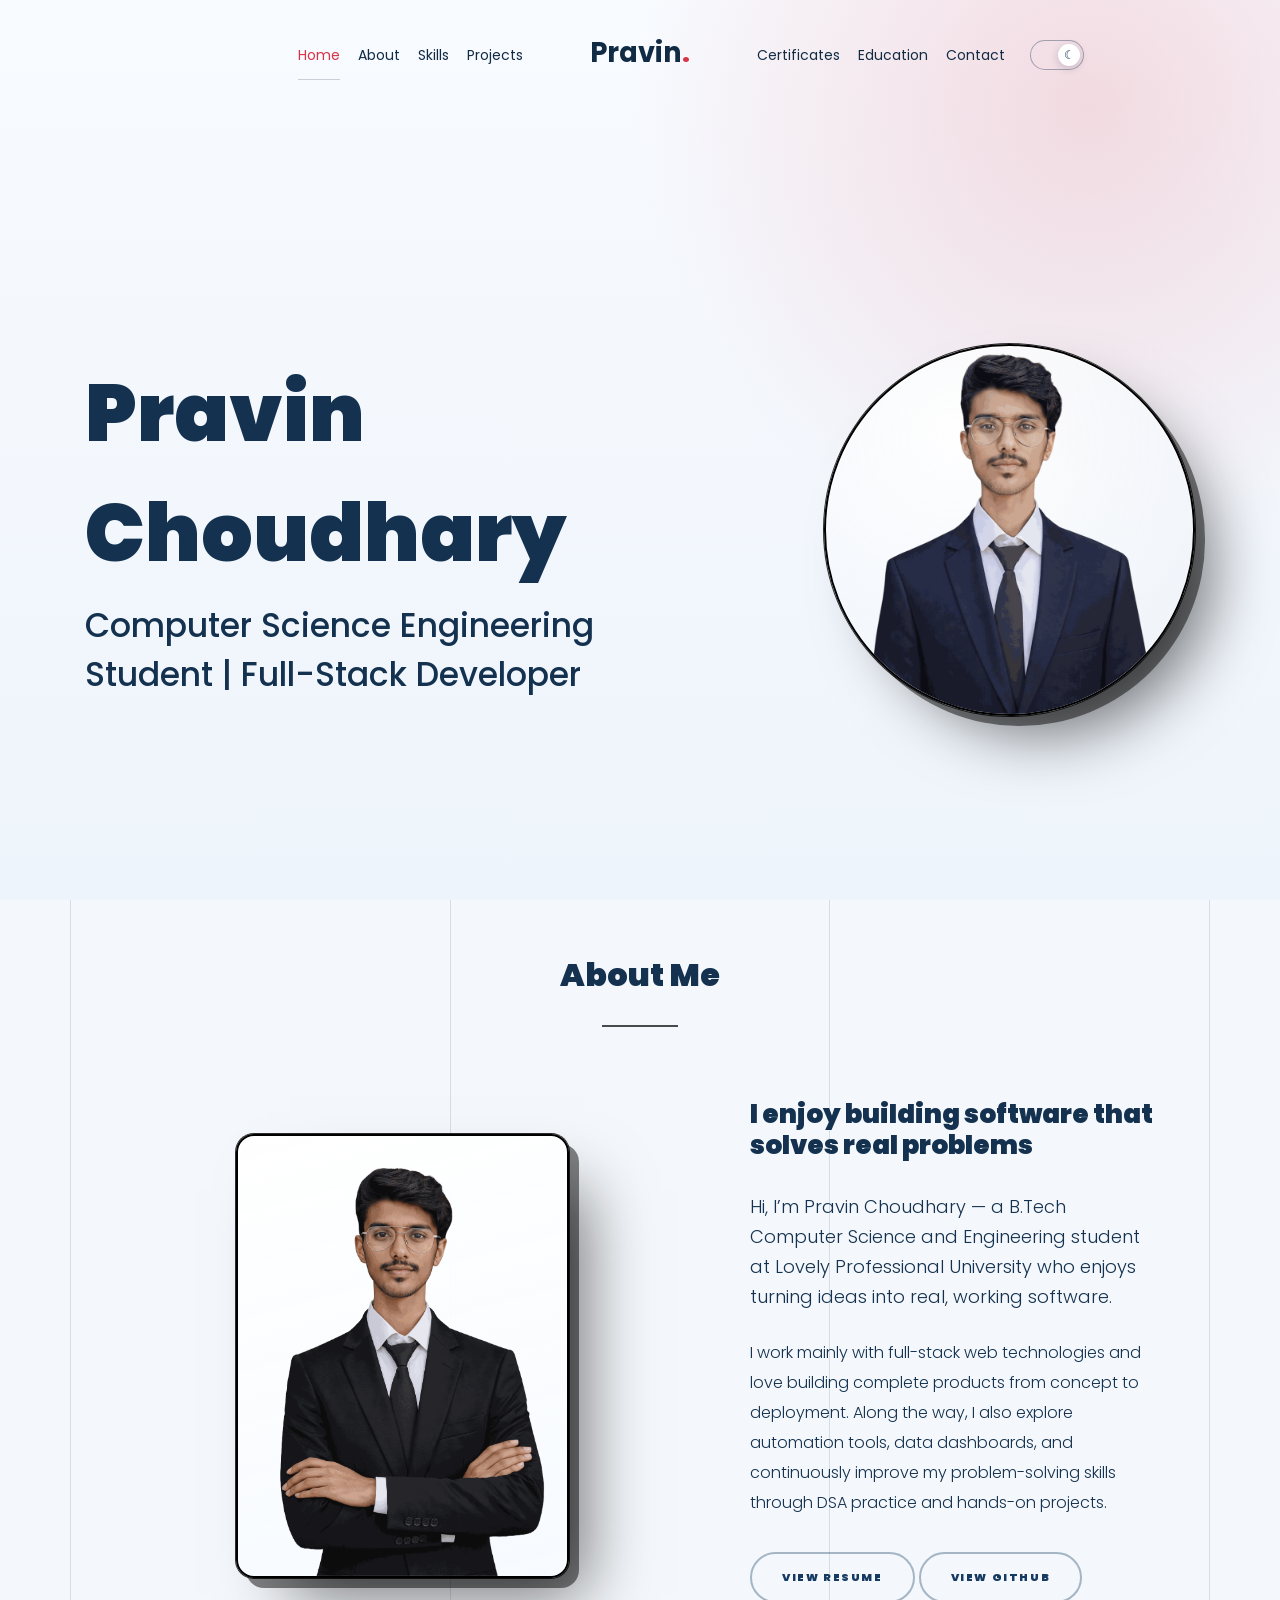
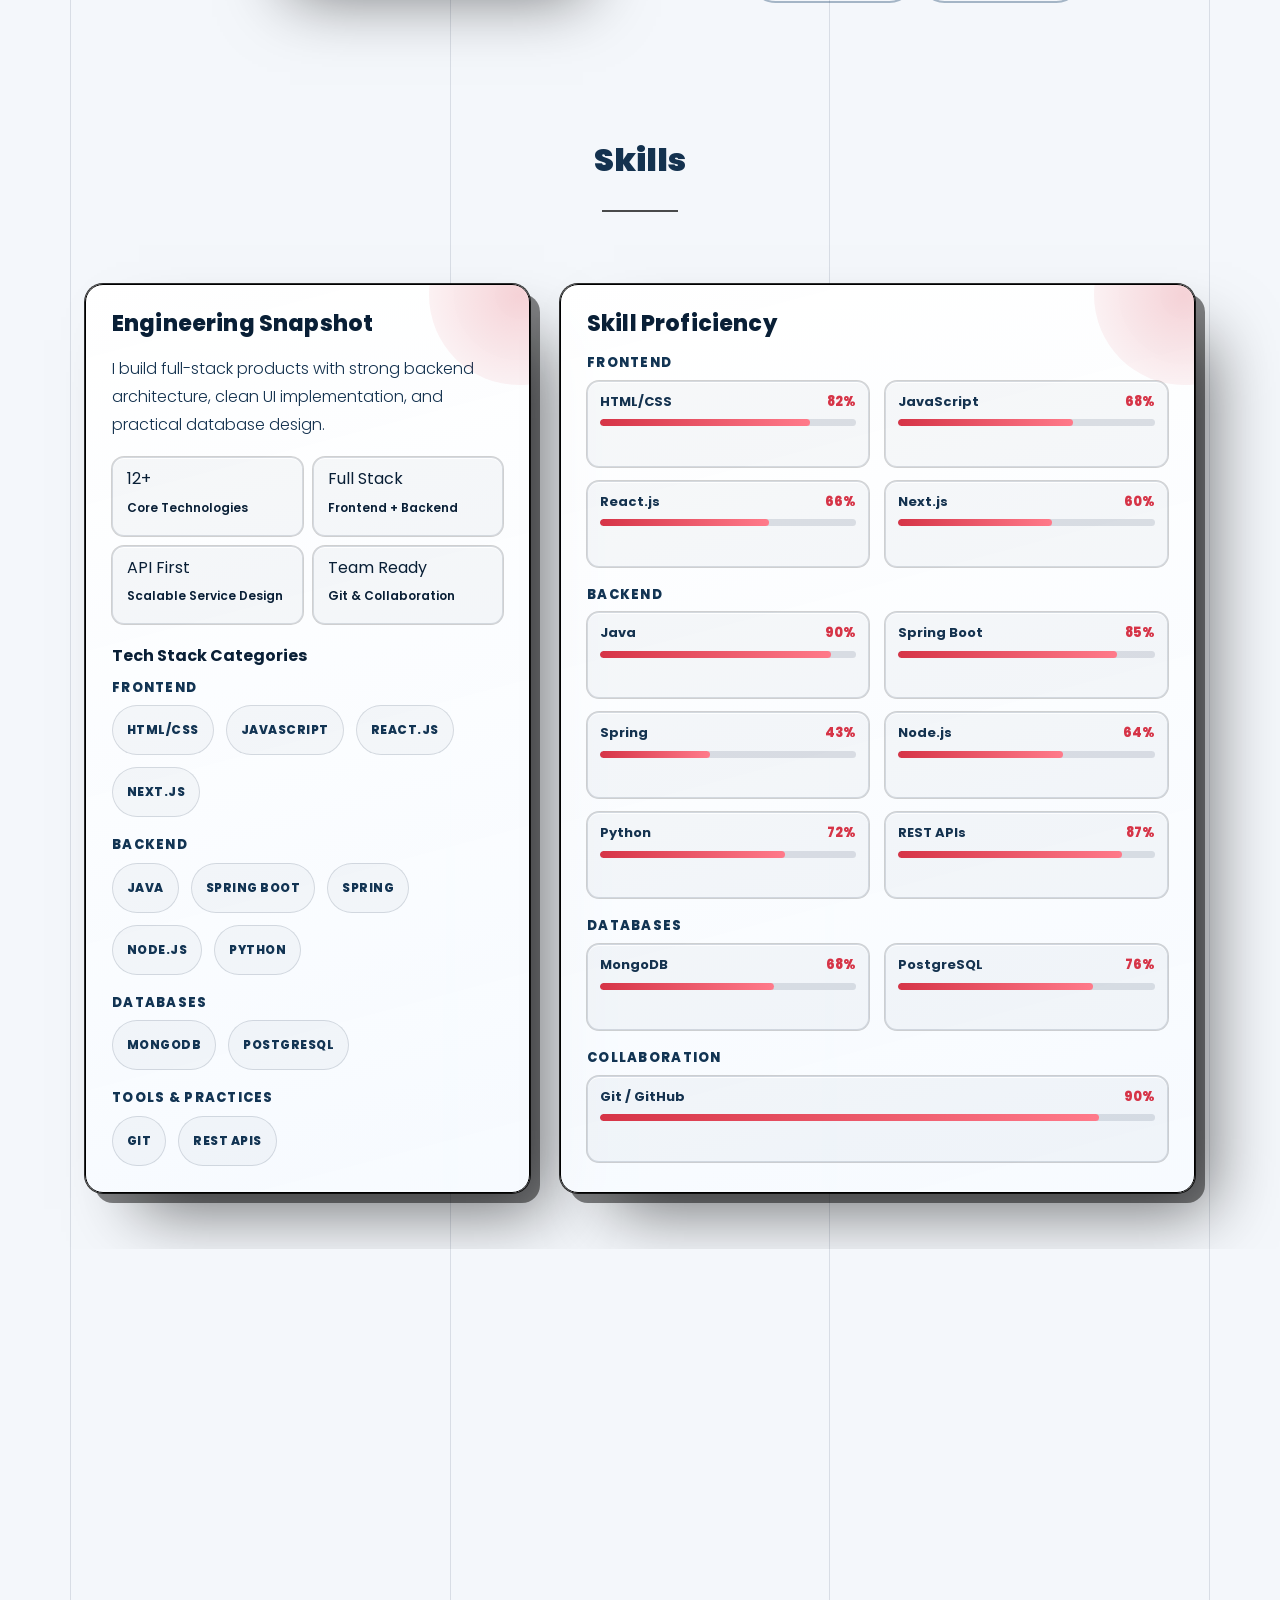
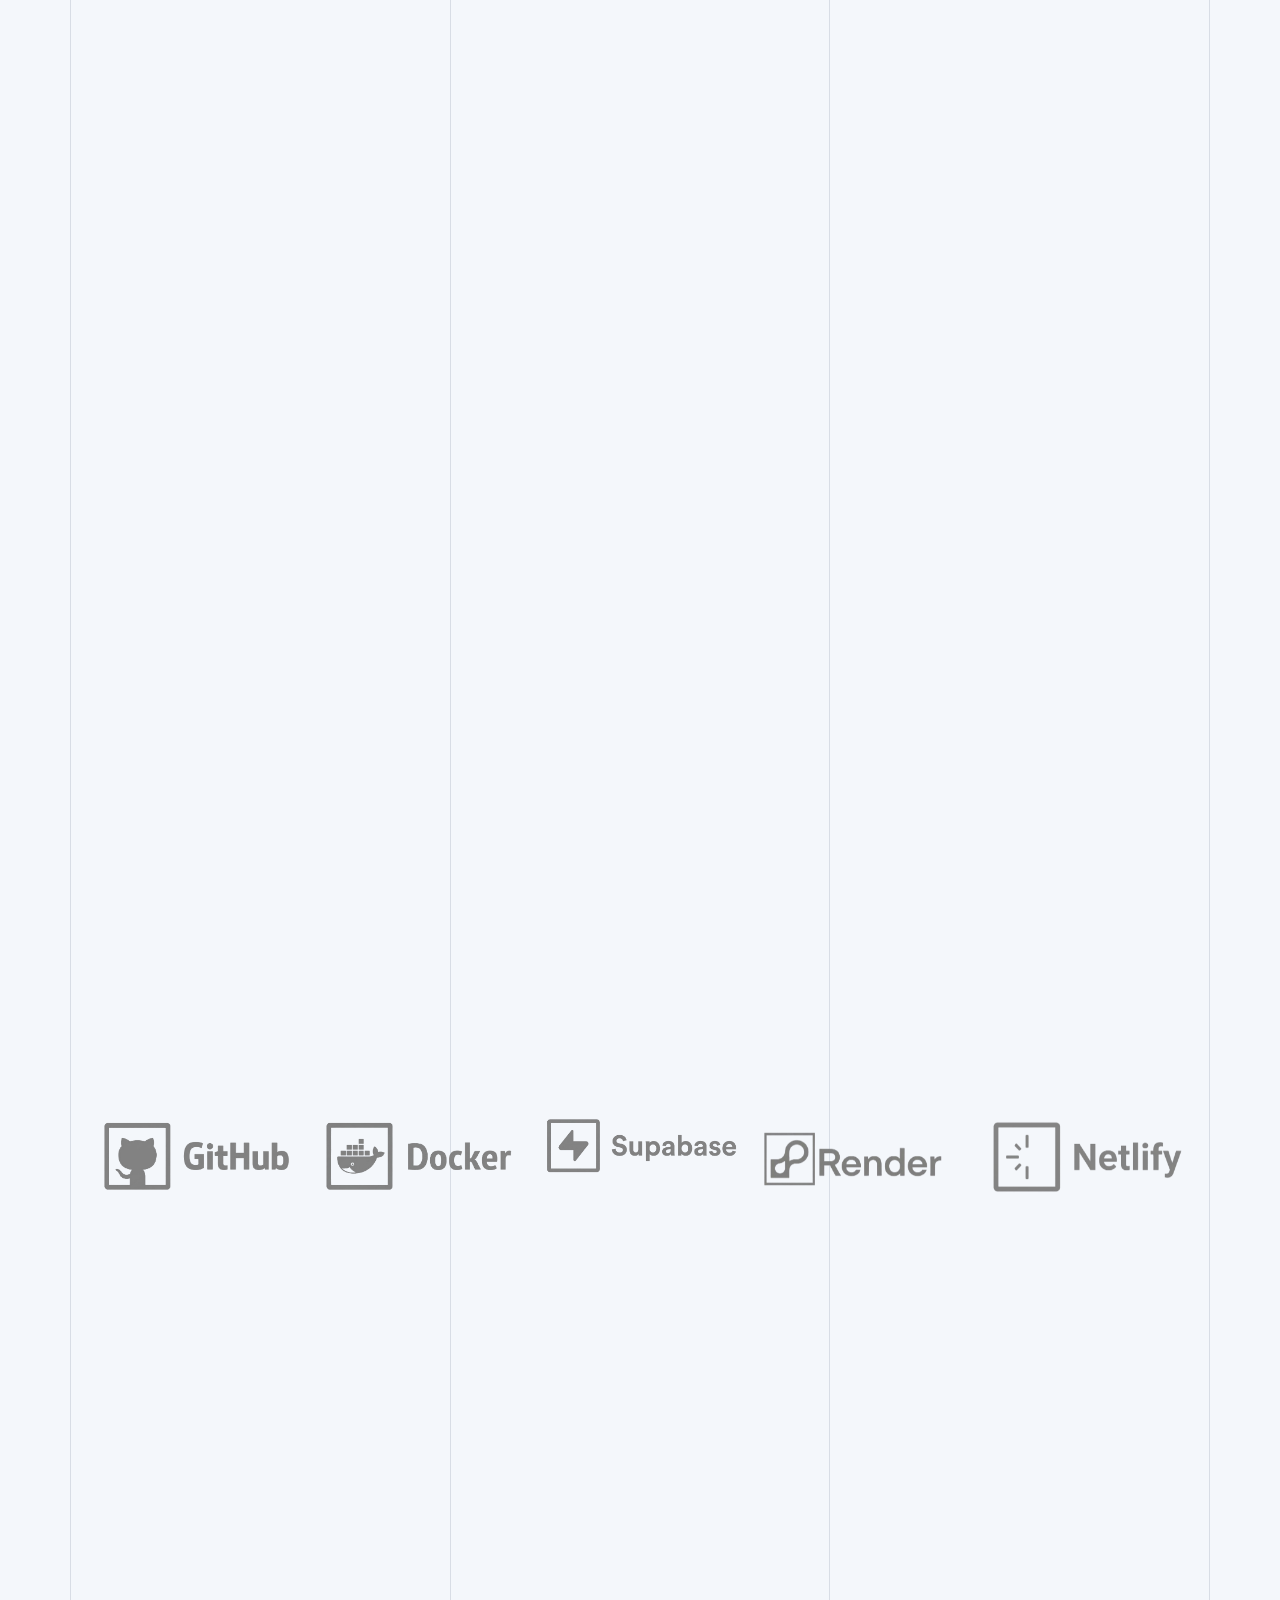
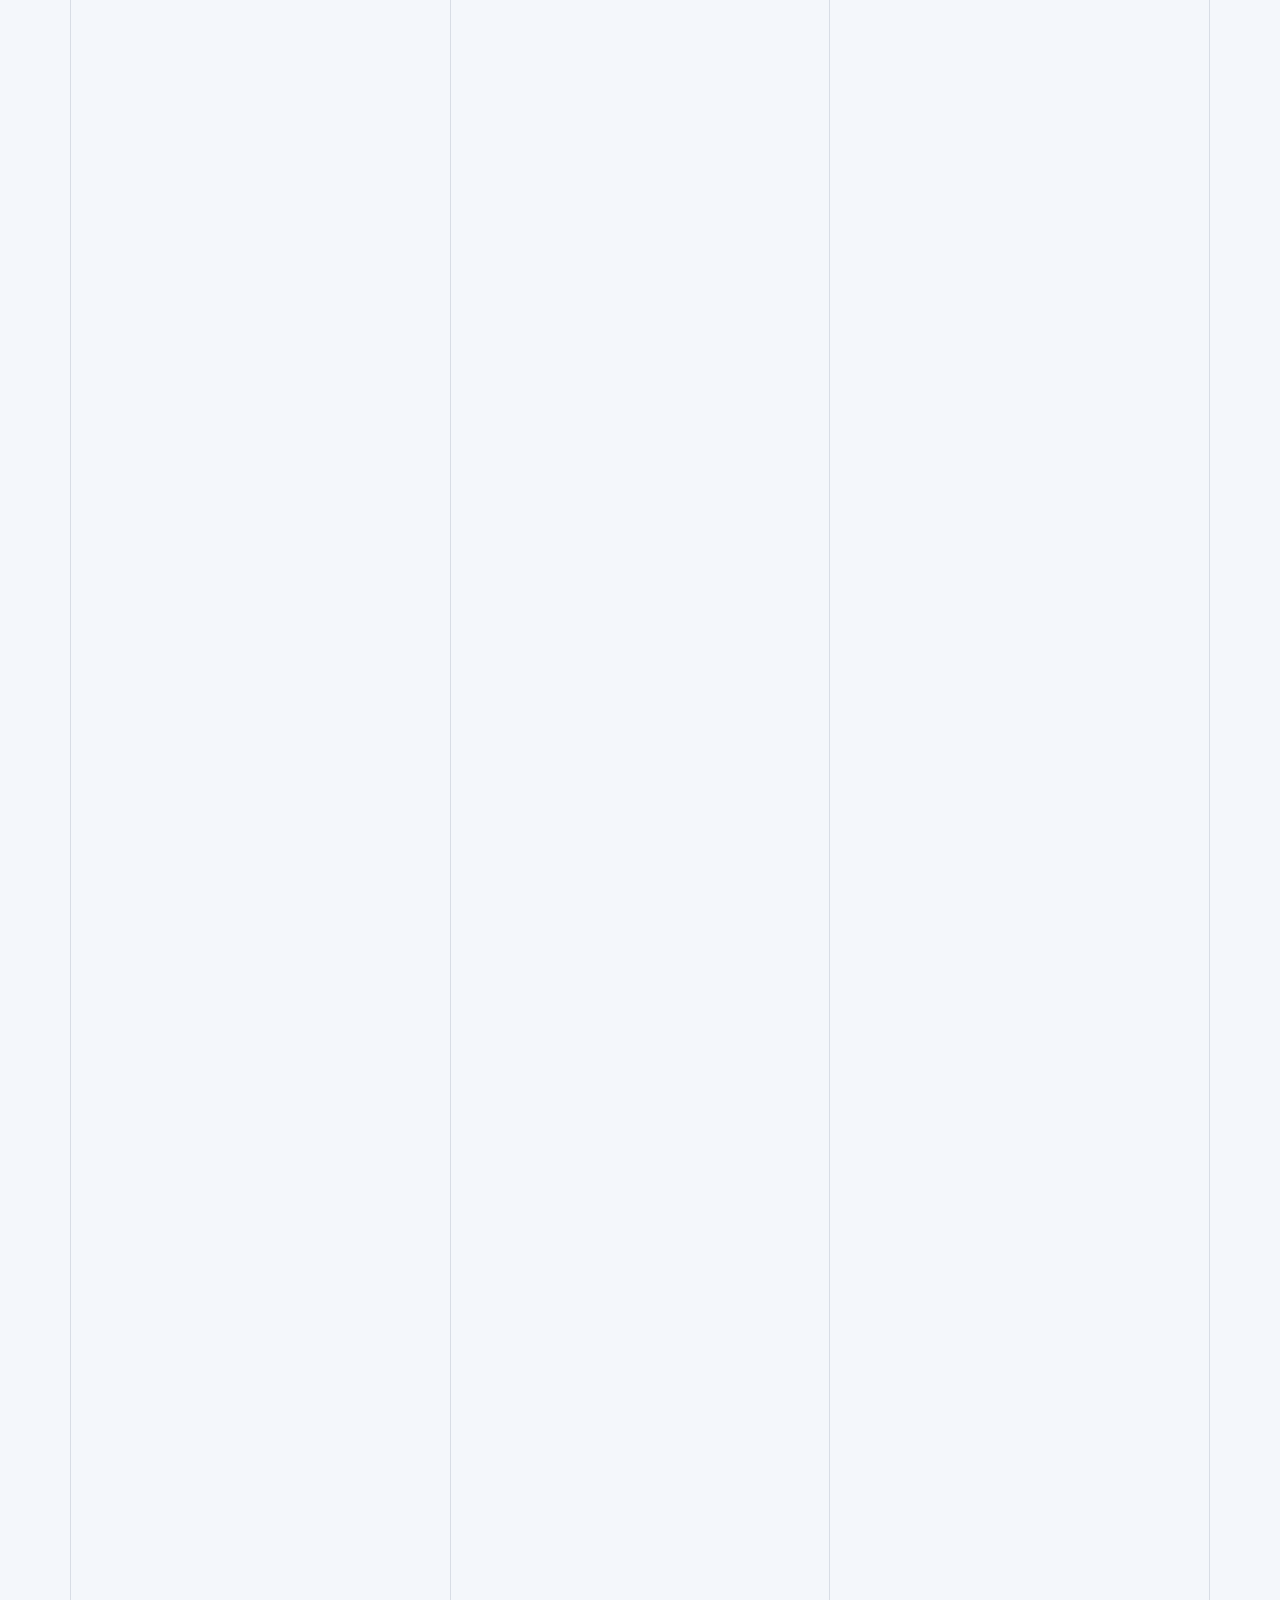
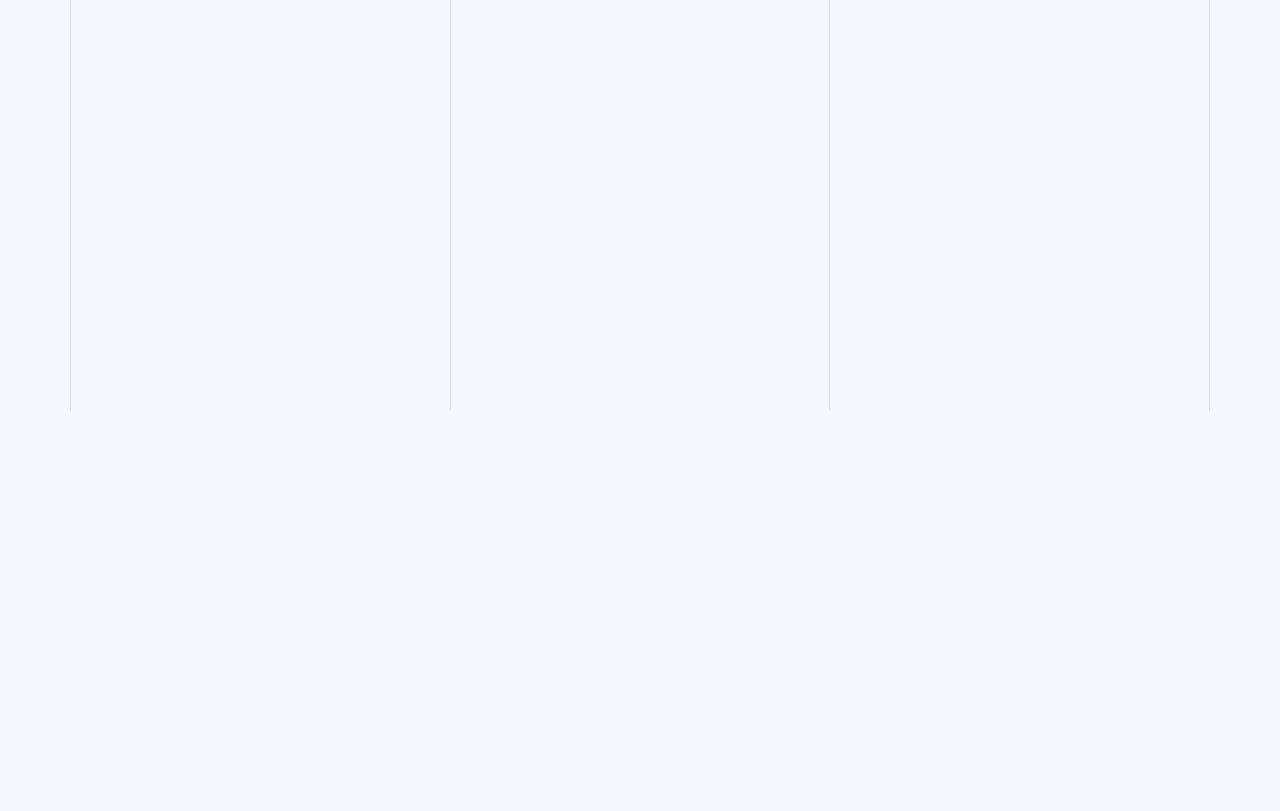
==== commit 8bb62d08: "performance fix v1.0" ====
--- a/index.html
+++ b/index.html
@@ -21,6 +21,8 @@
 
     <!-- Theme Style -->
     <link rel="stylesheet" href="css/style.css">
+    <link rel="preload" href="js/scripts-dist.js" as="script">
+    <link rel="preload" href="js/main.js" as="script">
 
     <script>
       (function () {
--- a/css/style.css
+++ b/css/style.css
@@ -579,6 +579,46 @@
   transition: 1s transform cubic-bezier(0.23, 1, 0.32, 1), 1s -webkit-transform cubic-bezier(0.23, 1, 0.32, 1);
 }
 
+@media (max-width: 991.98px) {
+  .unslate_co--site-nav .row > .col-md-5:first-child {
+    display: none;
+  }
+
+  .unslate_co--site-nav .row > .col-md-5.text-right.text-lg-left {
+    display: -webkit-box;
+    display: -ms-flexbox;
+    display: flex;
+    -webkit-box-pack: justify;
+    -ms-flex-pack: justify;
+    justify-content: space-between;
+    -webkit-box-align: center;
+    -ms-flex-align: center;
+    align-items: center;
+    width: 100%;
+    min-height: 36px;
+    text-align: left !important;
+  }
+
+  .unslate_co--site-nav .row > .col-md-5.text-right.text-lg-left .site-nav-ul-none-onepage {
+    -webkit-box-ordinal-group: 1;
+    -ms-flex-order: 0;
+    order: 0;
+    margin: 0 !important;
+    text-align: left !important;
+  }
+
+  .unslate_co--site-nav .row > .col-md-5.text-right.text-lg-left .site-nav-ul-none-onepage > li > a {
+    padding-left: 0;
+  }
+
+  .unslate_co--site-nav .row > .col-md-5.text-right.text-lg-left .theme-toggle-btn {
+    -webkit-box-ordinal-group: 2;
+    -ms-flex-order: 1;
+    order: 1;
+    margin: 0 !important;
+  }
+}
+
 .offcanvas .unslate_co--site-mobile-menu {
   -webkit-transform: translateX(0%);
   -ms-transform: translateX(0%);
@@ -1800,17 +1840,9 @@
 }
 
 .project-detail-topbar-inner {
-  display: -webkit-box;
-  display: -ms-flexbox;
-  display: flex;
-  -webkit-box-align: center;
-  -ms-flex-align: center;
-  -webkit-box-align: center;
-  -ms-flex-align: center;
+  display: grid;
+  grid-template-columns: 1fr auto 1fr;
   align-items: center;
-  -webkit-box-pack: justify;
-  -ms-flex-pack: justify;
-  justify-content: space-between;
   min-height: 68px;
   gap: 16px;
 }
@@ -1822,23 +1854,44 @@
   -webkit-box-align: center;
   -ms-flex-align: center;
   align-items: center;
-  gap: 8px;
-  padding: 8px 14px;
+  -webkit-box-pack: center;
+  -ms-flex-pack: center;
+  justify-content: center;
+  justify-self: start;
+  width: auto;
+  min-width: 54px;
+  height: 30px;
+  padding: 0 14px;
   border-radius: 999px;
-  border: 1px solid rgba(0, 0, 0, 0.12);
-  color: #151515;
-  font-weight: 600;
+  border: none;
+  background: rgba(255, 255, 255, 0.1);
+  color: #123453;
+  font-weight: 700;
   font-size: 14px;
   line-height: 1;
+  cursor: pointer;
+  -webkit-backdrop-filter: blur(4px);
+  backdrop-filter: blur(4px);
+  -webkit-box-shadow: inset 0 0 0 1px rgba(255, 255, 255, 0.28);
+  box-shadow: inset 0 0 0 1px rgba(255, 255, 255, 0.28);
+  -webkit-transition: .25s all ease;
+  -o-transition: .25s all ease;
+  transition: .25s all ease;
 }
 
 .project-back-link:hover {
-  border-color: rgba(214, 52, 71, 0.7);
-  color: #D63447;
+  outline: none;
+  color: #163b63;
+  background: rgba(255, 255, 255, 0.16);
+  -webkit-box-shadow: inset 0 0 0 1px rgba(255, 255, 255, 0.42);
+  box-shadow: inset 0 0 0 1px rgba(255, 255, 255, 0.42);
+  -webkit-transform: translateY(-1px);
+  -ms-transform: translateY(-1px);
+  transform: translateY(-1px);
 }
 
 .project-back-arrow {
-  font-size: 14px;
+  font-size: 16px;
   line-height: 1;
 }
 
@@ -1848,6 +1901,7 @@
   line-height: 1;
   color: #000;
   letter-spacing: .01em;
+  justify-self: center;
 }
 
 .project-detail-brand span {
@@ -1953,7 +2007,10 @@
   }
 
   .project-back-link {
-    padding: 7px 12px;
+    width: auto;
+    min-width: 50px;
+    height: 29px;
+    padding: 0 12px;
     font-size: 13px;
   }
 }
@@ -1967,25 +2024,30 @@
     font-size: 22px;
   }
 
-  .project-back-link span:last-child {
-    display: inline;
-  }
-
   .project-back-link {
-    padding: 6px 10px;
-    font-size: 12px;
+    width: auto;
+    min-width: 48px;
+    height: 28px;
+    padding: 0 11px;
+    font-size: 13px;
   }
 }
 
 .certificate-card {
   border: 1px solid rgba(255, 255, 255, 0.14);
-  border-radius: 16px;
+  border-radius: 0;
   padding: 24px;
   background: linear-gradient(165deg, rgba(255, 255, 255, 0.08), rgba(255, 255, 255, 0.02));
   overflow: hidden;
   -webkit-transition: .25s all ease;
   -o-transition: .25s all ease;
   transition: .25s all ease;
+}
+
+.certificate-grid .certificate-card,
+.certificate-grid .certificate-card.gsap-reveal {
+  display: block;
+  width: 100%;
 }
 
 .certificate-preview {
@@ -2231,7 +2293,7 @@
     justify-content: center;
     text-align: center;
     padding: 12px;
-    background: linear-gradient(160deg, rgba(255, 255, 255, 0.12), rgba(255, 255, 255, 0.03));
+    background: #0d1118 url("../images/certificate-img.webp") center center/cover no-repeat;
   }
 
   .certificate-preview-frame {
@@ -2239,16 +2301,23 @@
   }
 
   .certificate-preview::before {
-    content: "PDF preview is not available on this mobile browser. Tap View to open.";
-    color: rgba(255, 255, 255, 0.86);
-    font-size: 13px;
-    line-height: 1.5;
-    max-width: 280px;
+    content: none;
+  }
+
+  html.light-theme .certificate-preview {
+    background: #eaf0f7 url("../images/certificate-img.webp") center center/cover no-repeat;
+    border-color: rgba(16, 39, 68, 0.2);
   }
 }
 
 .project-card-link {
-  display: block;
+  display: -webkit-box;
+  display: -ms-flexbox;
+  display: flex;
+  -webkit-box-orient: vertical;
+  -webkit-box-direction: normal;
+  -ms-flex-direction: column;
+  flex-direction: column;
   height: 100%;
   border: 1px solid rgba(255, 255, 255, 0.14);
   border-radius: 16px;
@@ -2282,7 +2351,18 @@
 }
 
 .project-card-body {
-  padding: 16px 18px 18px;
+  padding: 16px 18px 72px;
+  display: -webkit-box;
+  display: -ms-flexbox;
+  display: flex;
+  -webkit-box-orient: vertical;
+  -webkit-box-direction: normal;
+  -ms-flex-direction: column;
+  flex-direction: column;
+  -webkit-box-flex: 1;
+  -ms-flex: 1;
+  flex: 1;
+  position: relative;
 }
 
 .project-card-body h3 {
@@ -2307,6 +2387,41 @@
 .project-card-stack span {
   color: #D63447;
   font-weight: 700;
+}
+
+.project-card-view {
+  position: absolute;
+  right: 18px;
+  bottom: 18px;
+  display: inline-flex;
+  -webkit-box-align: center;
+  -ms-flex-align: center;
+  align-items: center;
+  -webkit-box-pack: center;
+  -ms-flex-pack: center;
+  justify-content: center;
+  min-width: 132px;
+  padding: 10px 18px;
+  border-radius: 999px;
+  border: 1px solid rgba(214, 52, 71, 0.72);
+  background: rgba(214, 52, 71, 0.2);
+  color: #f5f9ff;
+  font-size: 13px;
+  line-height: 1;
+  font-weight: 800;
+  letter-spacing: .05em;
+  text-transform: uppercase;
+  -webkit-box-shadow: 0 8px 20px -12px rgba(214, 52, 71, 0.95);
+  box-shadow: 0 8px 20px -12px rgba(214, 52, 71, 0.95);
+  -webkit-transition: .2s all ease;
+  -o-transition: .2s all ease;
+  transition: .2s all ease;
+}
+
+.project-card-link:hover .project-card-view {
+  background: rgba(214, 52, 71, 0.92);
+  border-color: rgba(214, 52, 71, 1);
+  color: #fff;
 }
 
 @media (max-width: 575.98px) {
@@ -2387,7 +2502,7 @@
   }
 
   .project-card-body {
-    padding: 14px 14px 16px;
+    padding: 14px 14px 64px;
   }
 
   .project-card-body h3 {
@@ -2401,6 +2516,14 @@
   }
 
   .project-card-stack {
+    font-size: 12px;
+  }
+
+  .project-card-view {
+    right: 14px;
+    bottom: 14px;
+    min-width: 122px;
+    padding: 9px 14px;
     font-size: 12px;
   }
 
@@ -2531,8 +2654,11 @@
   }
 
   .project-back-link {
-    padding: 5px 9px;
-    font-size: 11px;
+    width: auto;
+    min-width: 46px;
+    height: 27px;
+    padding: 0 10px;
+    font-size: 12px;
   }
 
   .project-detail-brand {
@@ -2745,6 +2871,10 @@
   border-bottom: 1px solid white;
 }
 
+#contact-section textarea.form-control {
+  resize: none;
+}
+
 @media (max-width: 767.98px) {
   .contact-info-v1 {
     text-align: center;
@@ -3016,7 +3146,12 @@
 }
 
 #message {
-  resize: vertical;
+  resize: none;
+}
+
+#message::-webkit-resizer,
+#message::-webkit-scrollbar-corner {
+  display: none;
 }
 
 #form-message-warning, #form-message-success {
@@ -3392,6 +3527,7 @@
   -webkit-box-align: center;
   -ms-flex-align: center;
   align-items: center;
+  justify-self: end;
   gap: 10px;
 }
 
@@ -3540,7 +3676,8 @@
 html.light-theme .certificate-card,
 html.light-theme .edu-modern-card,
 html.light-theme .project-detail-panel,
-html.light-theme #education-section .feature-v1 {
+html.light-theme #education-section .feature-v1,
+html.light-theme #contact-section #contactForm {
   background: linear-gradient(165deg, rgba(255, 255, 255, 0.95), rgba(246, 250, 255, 0.92));
   border-color: #000;
   -webkit-box-shadow: inset 0 1px 0 rgba(255, 255, 255, 0.96), 0 0 0 1px rgba(0, 0, 0, 0.82), 10px 10px 0 rgba(0, 0, 0, 0.48), 34px 36px 64px -20px rgba(0, 0, 0, 0.56);
@@ -3558,7 +3695,8 @@
 html:not(.light-theme) .certificate-card,
 html:not(.light-theme) .edu-modern-card,
 html:not(.light-theme) .project-detail-panel,
-html:not(.light-theme) #education-section .feature-v1 {
+html:not(.light-theme) #education-section .feature-v1,
+html:not(.light-theme) #contact-section #contactForm {
   border-color: #000;
   -webkit-box-shadow: inset 0 1px 0 rgba(255, 255, 255, 0.08), 0 0 0 1px rgba(255, 255, 255, 0.06), 10px 10px 0 rgba(0, 0, 0, 0.6), 34px 36px 64px -20px rgba(0, 0, 0, 0.8);
   box-shadow: inset 0 1px 0 rgba(255, 255, 255, 0.08), 0 0 0 1px rgba(255, 255, 255, 0.06), 10px 10px 0 rgba(0, 0, 0, 0.6), 34px 36px 64px -20px rgba(0, 0, 0, 0.8);
@@ -3575,7 +3713,8 @@
 html.light-theme .certificate-card:hover,
 html.light-theme .edu-modern-card:hover,
 html.light-theme .project-detail-panel:hover,
-html.light-theme #education-section .feature-v1:hover {
+html.light-theme #education-section .feature-v1:hover,
+html.light-theme #contact-section #contactForm:hover {
   border-color: #000;
   -webkit-transform: translate(-1px, -5px);
   -ms-transform: translate(-1px, -5px);
@@ -3590,7 +3729,8 @@
 html:not(.light-theme) .certificate-card:hover,
 html:not(.light-theme) .edu-modern-card:hover,
 html:not(.light-theme) .project-detail-panel:hover,
-html:not(.light-theme) #education-section .feature-v1:hover {
+html:not(.light-theme) #education-section .feature-v1:hover,
+html:not(.light-theme) #contact-section #contactForm:hover {
   border-color: #000;
   -webkit-transform: translate(-1px, -5px);
   -ms-transform: translate(-1px, -5px);
@@ -3633,6 +3773,18 @@
   color: #1f3650;
 }
 
+html.light-theme .project-card-view {
+  background: rgba(214, 52, 71, 0.16);
+  border-color: rgba(214, 52, 71, 0.78);
+  color: #6c1420;
+}
+
+html.light-theme .project-card-link:hover .project-card-view {
+  background: #D63447;
+  border-color: #D63447;
+  color: #fff;
+}
+
 html.light-theme .skills-stat-card,
 html.light-theme .skill-progress-item,
 html.light-theme .skills-chip,
@@ -3719,6 +3871,38 @@
 html.light-theme #contact-section .form-outline-style-v1 .form-group .form-control::placeholder,
 html.light-theme #contact-section .form-control::placeholder {
   color: rgba(23, 54, 83, 0.75);
+}
+
+html:not(.light-theme) #contact-section #contactForm {
+  padding: 22px;
+  background: #0a0d12;
+}
+
+html.light-theme #contact-section #contactForm {
+  padding: 22px;
+}
+
+html:not(.light-theme) #contact-section .contact-info-v1,
+html.light-theme #contact-section .contact-info-v1 {
+  border: 0;
+  border-radius: 0;
+  padding: 0;
+  background: transparent;
+  -webkit-box-shadow: none;
+  box-shadow: none;
+  -webkit-transform: none;
+  -ms-transform: none;
+  transform: none;
+}
+
+html:not(.light-theme) #contact-section .form-outline-style-v1 .form-group .form-control,
+html:not(.light-theme) #contact-section .form-control {
+  border-bottom-color: rgba(255, 255, 255, 0.55);
+}
+
+html:not(.light-theme) #contact-section .form-outline-style-v1 .form-group .form-control:focus,
+html:not(.light-theme) #contact-section .form-control:focus {
+  border-bottom-color: #D63447;
 }
 
 /* Final light-theme contrast pass */
@@ -3801,7 +3985,33 @@
 html.light-theme .project-detail-brand,
 html.light-theme .project-back-link {
   color: #123453;
-  border-color: rgba(16, 39, 68, 0.2);
+}
+
+html:not(.light-theme) .project-back-link {
+  color: #123453;
+  background: rgba(255, 255, 255, 0.78);
+  -webkit-box-shadow: inset 0 0 0 1px rgba(16, 39, 68, 0.28);
+  box-shadow: inset 0 0 0 1px rgba(16, 39, 68, 0.28);
+}
+
+html:not(.light-theme) .project-back-link:hover {
+  color: #163b63;
+  background: rgba(255, 255, 255, 0.96);
+  -webkit-box-shadow: inset 0 0 0 1px rgba(16, 39, 68, 0.4);
+  box-shadow: inset 0 0 0 1px rgba(16, 39, 68, 0.4);
+}
+
+html.light-theme .project-back-link {
+  background: rgba(255, 255, 255, 0.72);
+  -webkit-box-shadow: inset 0 0 0 1px rgba(16, 39, 68, 0.28);
+  box-shadow: inset 0 0 0 1px rgba(16, 39, 68, 0.28);
+}
+
+html.light-theme .project-back-link:hover {
+  color: #163b63;
+  background: rgba(255, 255, 255, 0.95);
+  -webkit-box-shadow: inset 0 0 0 1px rgba(16, 39, 68, 0.4);
+  box-shadow: inset 0 0 0 1px rgba(16, 39, 68, 0.4);
 }
 
 html.light-theme .project-detail-cover {
@@ -3866,6 +4076,32 @@
   object-position: center top;
 }
 
+#about-section figure.dotted-bg.about-figure {
+  -webkit-transition: -webkit-transform 0.45s cubic-bezier(0.22, 0.61, 0.36, 1), -webkit-box-shadow 0.45s ease;
+  transition: transform 0.45s cubic-bezier(0.22, 0.61, 0.36, 1), box-shadow 0.45s ease;
+  will-change: transform;
+}
+
+#about-section figure.dotted-bg.about-figure .about-photo {
+  -webkit-transition: -webkit-transform 0.55s cubic-bezier(0.22, 0.61, 0.36, 1), -webkit-filter 0.35s ease;
+  transition: transform 0.55s cubic-bezier(0.22, 0.61, 0.36, 1), filter 0.35s ease;
+  will-change: transform;
+}
+
+@media (hover: hover) {
+  #about-section figure.dotted-bg.about-figure:hover {
+    -webkit-transform: translateY(-8px);
+    transform: translateY(-8px);
+  }
+
+  #about-section figure.dotted-bg.about-figure:hover .about-photo {
+    -webkit-transform: scale(1.05);
+    transform: scale(1.05);
+    -webkit-filter: saturate(1.05);
+    filter: saturate(1.05);
+  }
+}
+
 html.light-theme figure.dotted-bg.about-figure:before {
   display: none;
 }
@@ -3882,6 +4118,16 @@
 
   html:not(.light-theme) figure.dotted-bg.about-figure {
     width: clamp(210px, 56vw, 300px);
+    border-radius: 14px;
+  }
+
+  html:not(.light-theme) #contact-section #contactForm {
+    padding: 18px;
+    border-radius: 14px;
+  }
+
+  html.light-theme #contact-section #contactForm {
+    padding: 18px;
     border-radius: 14px;
   }
 }
@@ -3930,3 +4176,29 @@
 html.light-theme .gsap-reveal-img .reveal-wrap .cover {
   background: #d63447;
 }
+
+@media (max-width: 767.98px) {
+  #journal-section .certificate-preview,
+  html.light-theme #journal-section .certificate-preview,
+  html:not(.light-theme) #journal-section .certificate-preview {
+    background-image: image-set(
+      url("../images/certificate-img.webp") type("image/webp"),
+      url("../images/certificate-img.png") type("image/png")
+    ) !important;
+    background-position: center center !important;
+    background-repeat: no-repeat !important;
+    background-size: cover !important;
+  }
+}
+
+@supports (content-visibility: auto) {
+  #about-section,
+  #skills-section,
+  #portfolio-section,
+  #journal-section,
+  #education-section,
+  #contact-section {
+    content-visibility: auto;
+    contain-intrinsic-size: 1px 900px;
+  }
+}
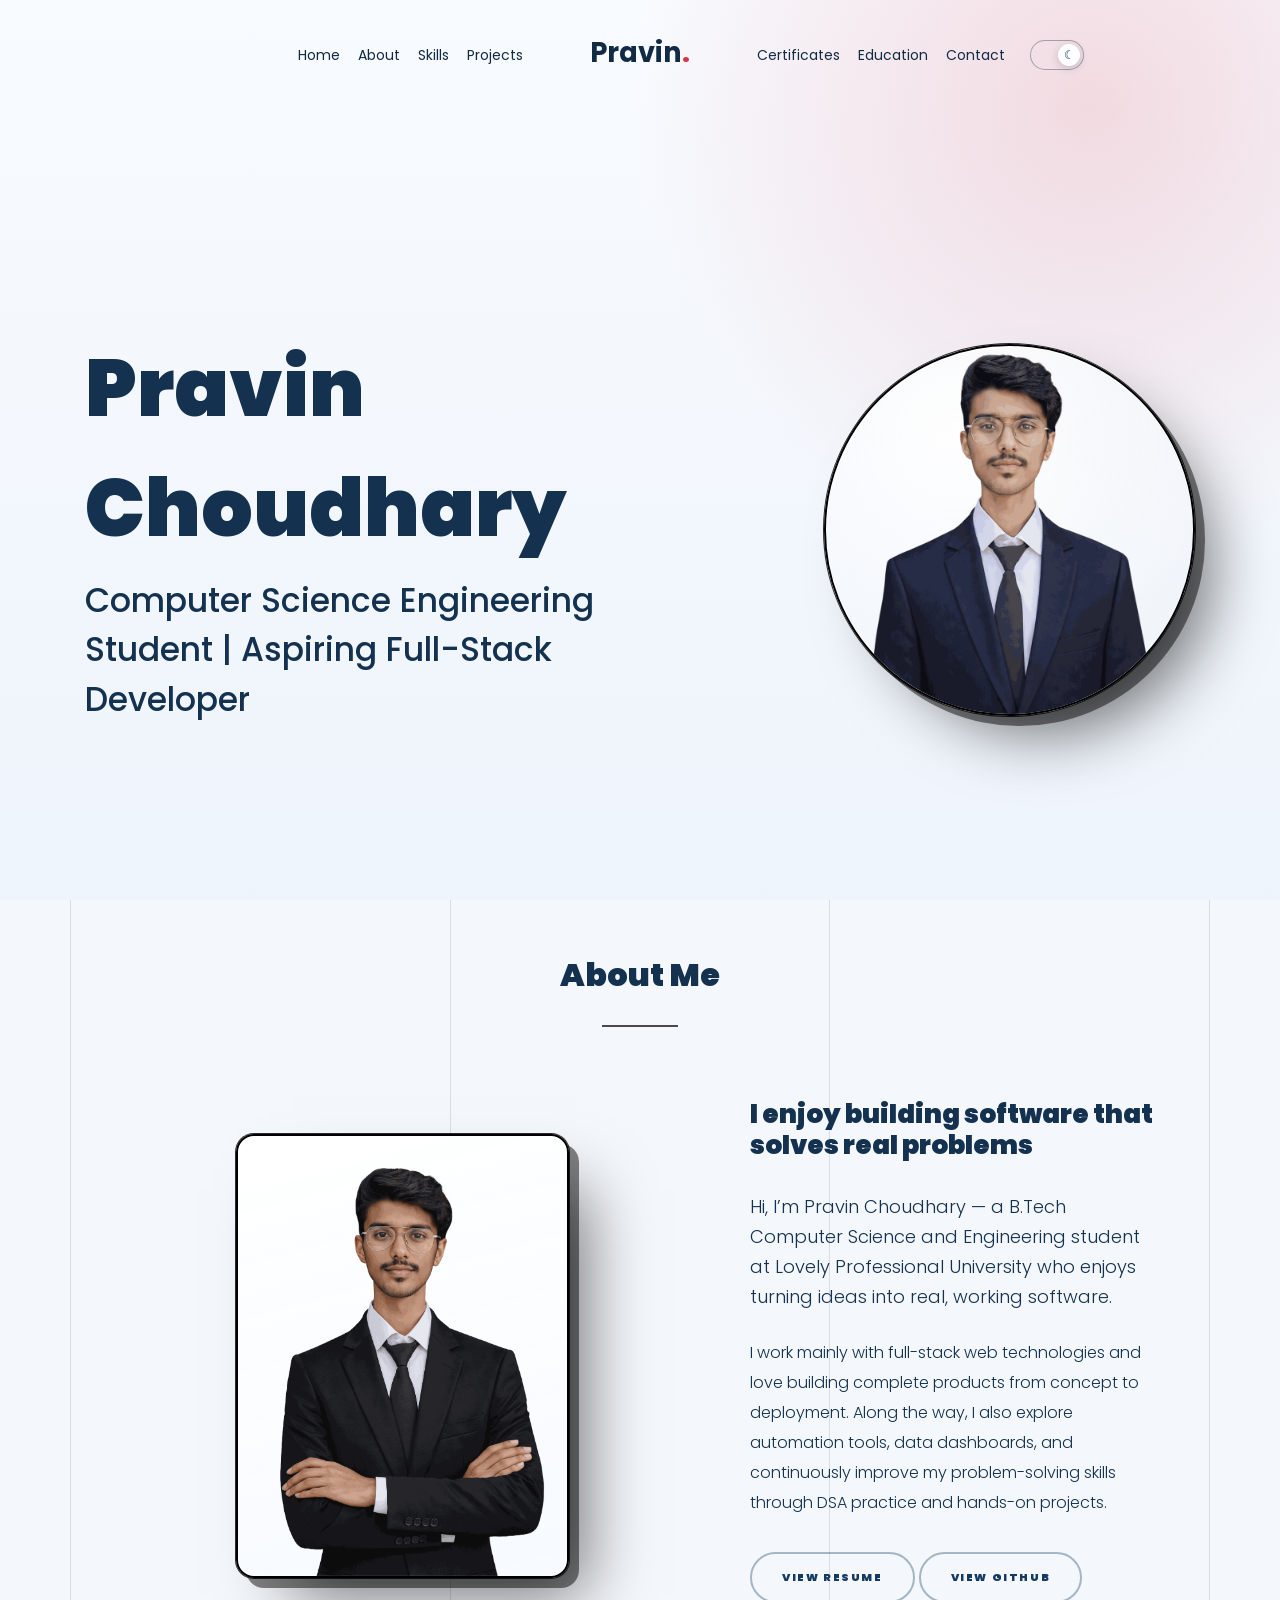
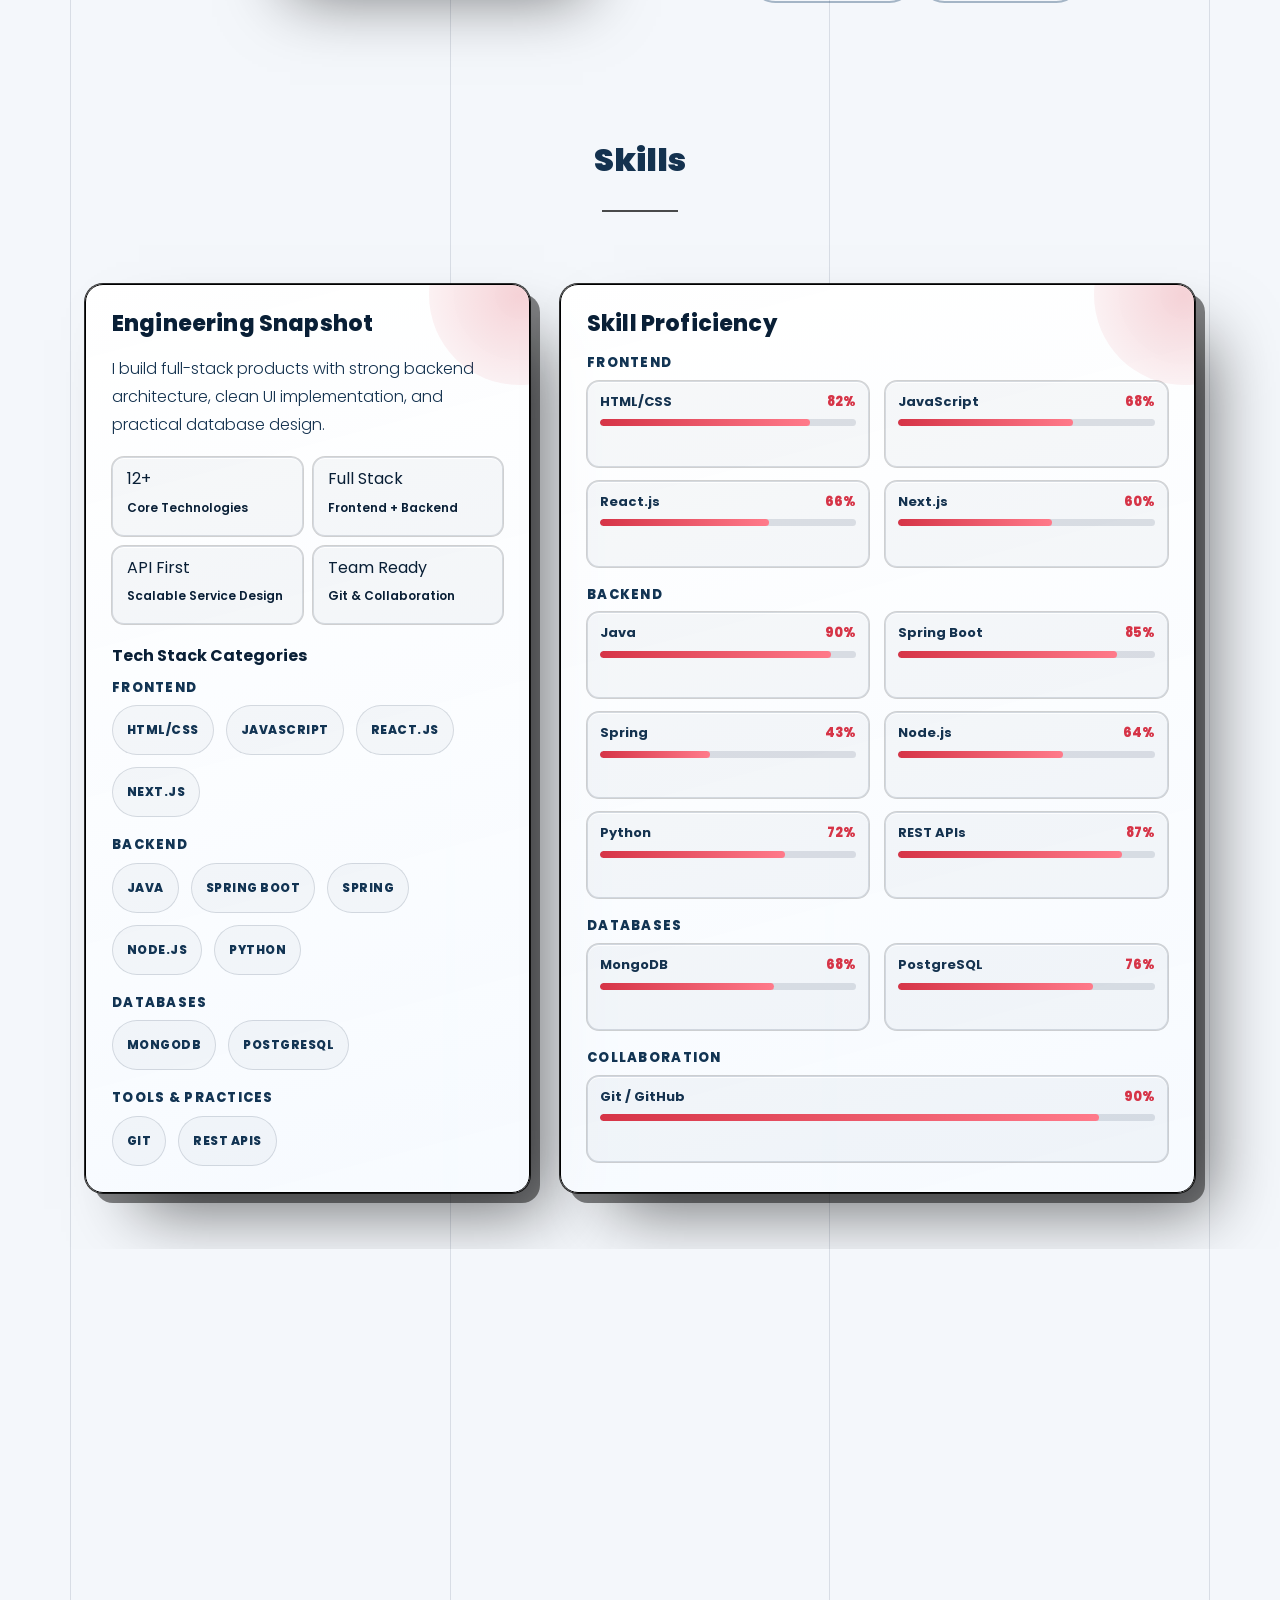
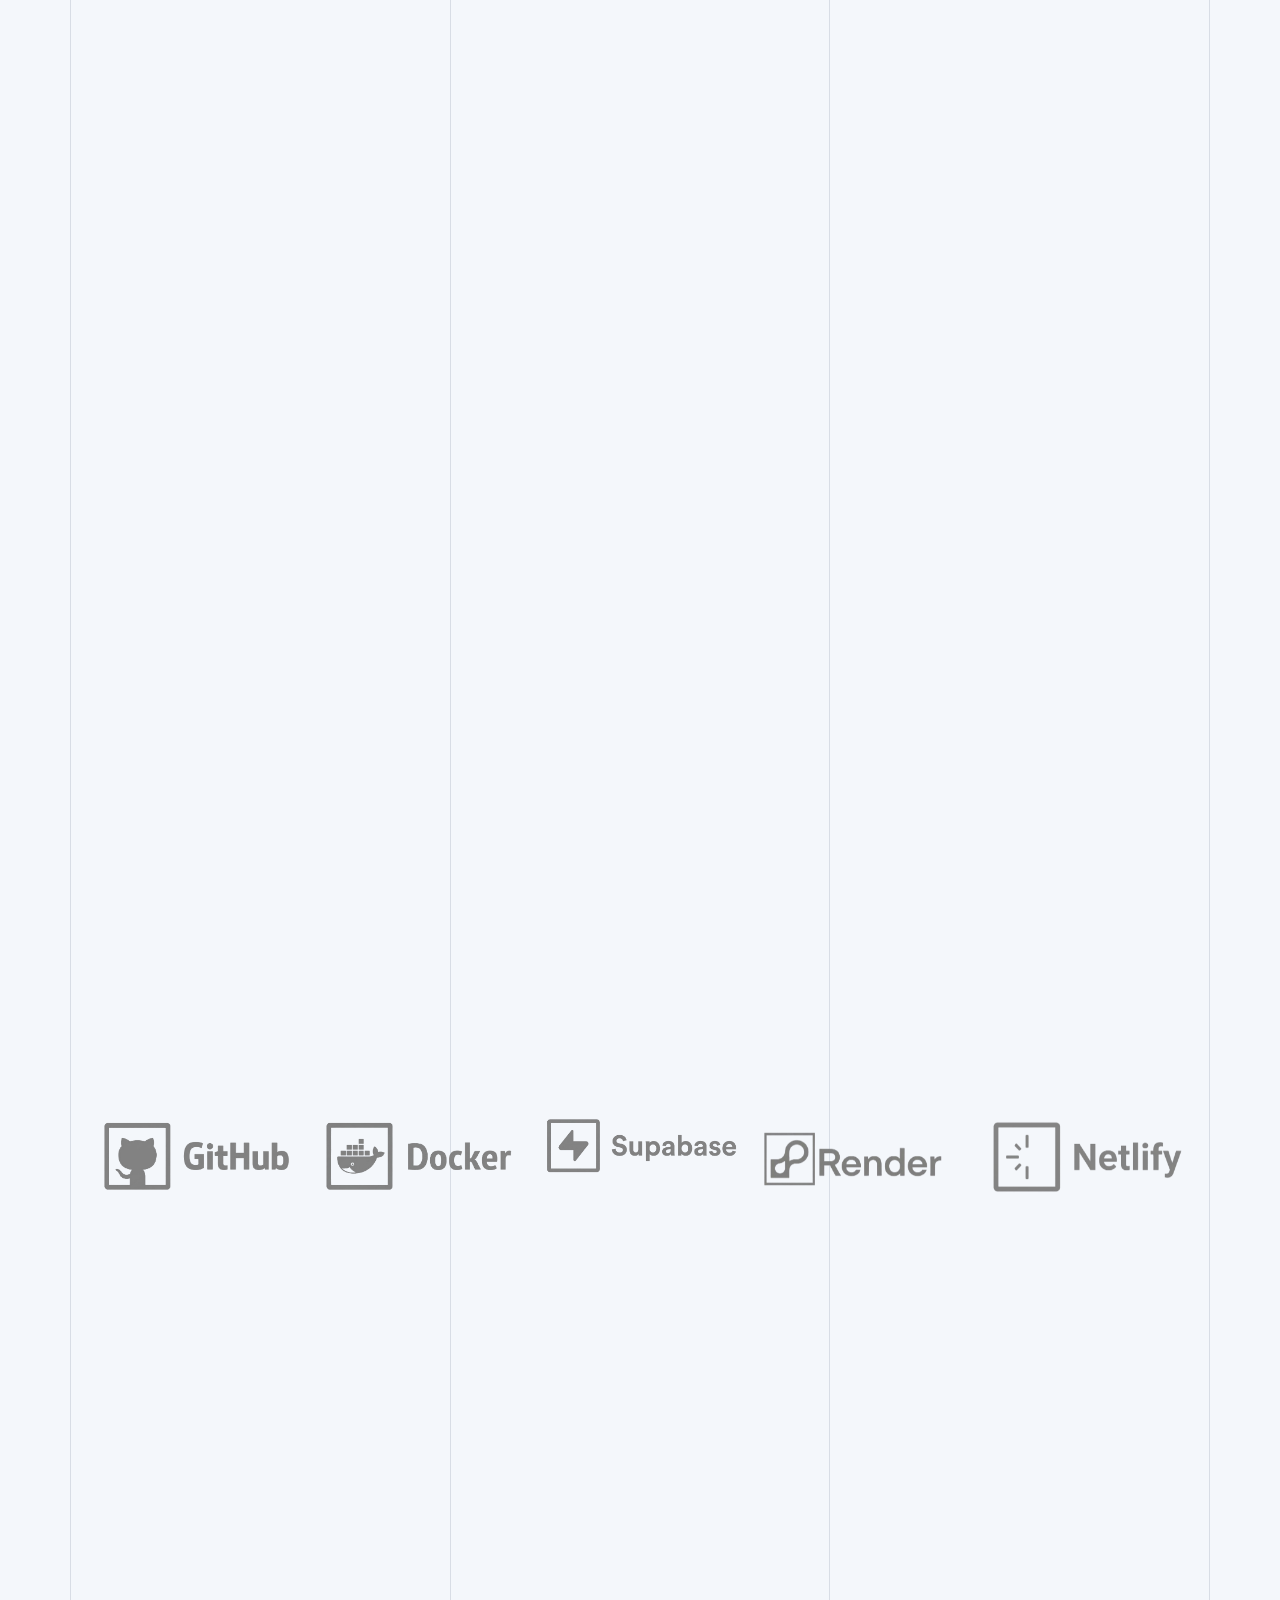
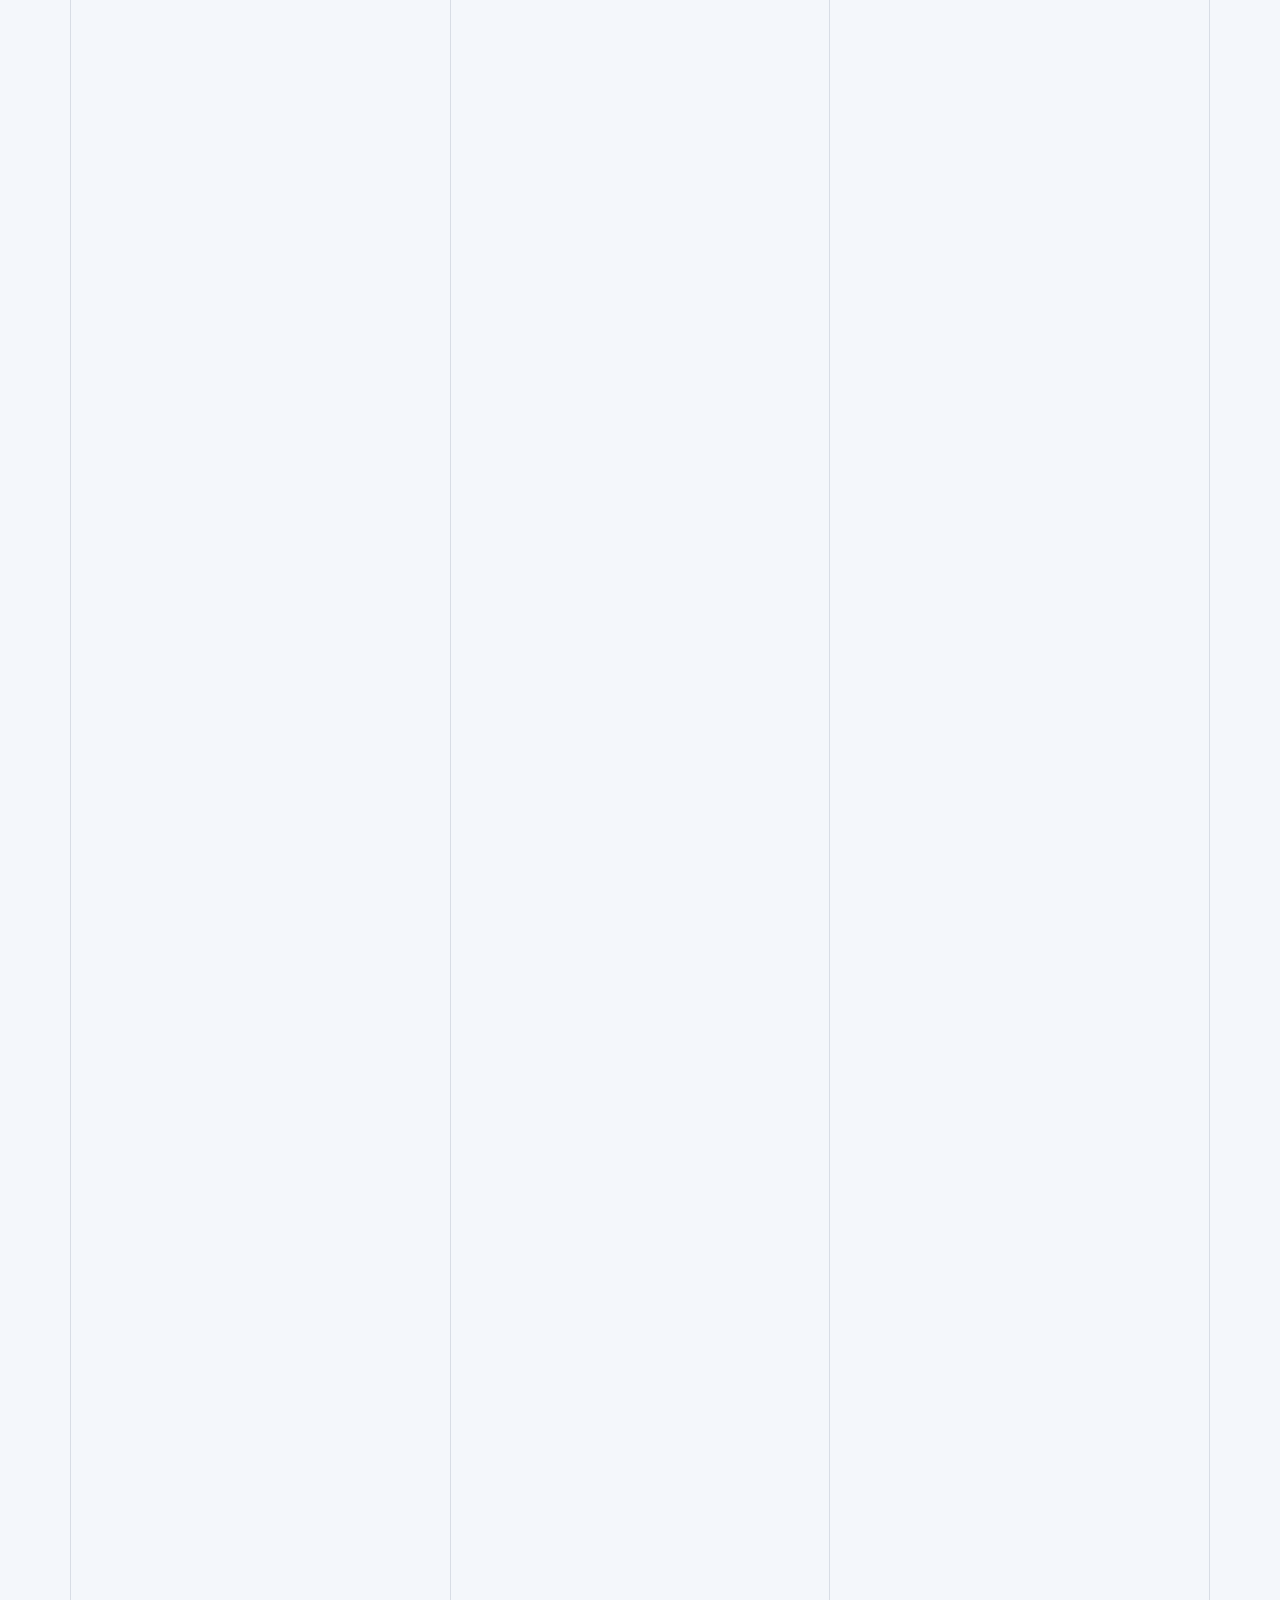
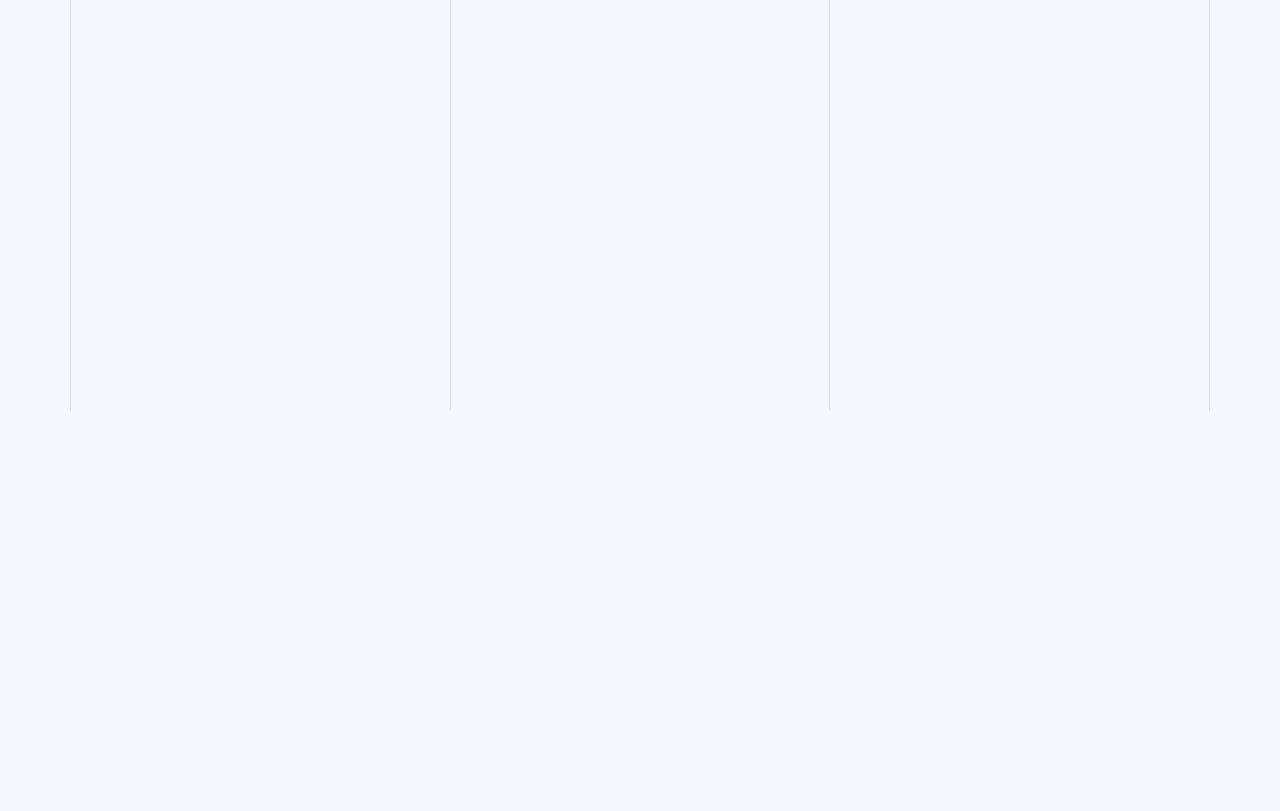
==== commit 5ad5087b: "minor details duplicate links removed" ====
--- a/index.html
+++ b/index.html
@@ -5,8 +5,8 @@
     <meta charset="utf-8">
     <meta name="viewport" content="width=device-width, initial-scale=1, shrink-to-fit=no">
 
-    <meta name="description" content="Portfolio of Pravin Choudhary, full-stack developer and CSE student.">
-    <meta name="keywords" content="Pravin Choudhary, portfolio, full stack developer, Node.js, React.js, Java, Python">
+    <meta name="description" content="Portfolio of Pravin Choudhary, aspiring full-stack developer and CSE student.">
+    <meta name="keywords" content="Pravin Choudhary, portfolio, aspiring full stack developer, Node.js, React.js, Java, Python">
     <meta name="author" content="Pravin Choudhary">
     <link rel="icon" type="image/png" href="images/icon.png">
     <link rel="apple-touch-icon" href="images/auther-herox.png">
@@ -105,7 +105,7 @@
           <div class="row align-items-center hero-split-row">
             <div class="col-lg-6 hero-copy text-center text-lg-left">
               <h1 class="heading gsap-reveal-hero">Pravin Choudhary</h1>
-              <h2 class="subheading gsap-reveal-hero">Computer Science Engineering Student | Full-Stack Developer </h2>
+              <h2 class="subheading gsap-reveal-hero">Computer Science Engineering Student | Aspiring Full-Stack Developer </h2>
             </div>
 
             <div class="col-lg-6 hero-visual text-center text-lg-right">
--- a/css/style.css
+++ b/css/style.css
@@ -2879,6 +2879,10 @@
   .contact-info-v1 {
     text-align: center;
   }
+
+  .contact-info-v1 .contact-links-block {
+    display: none !important;
+  }
 }
 
 .contact-info-v1 > div {
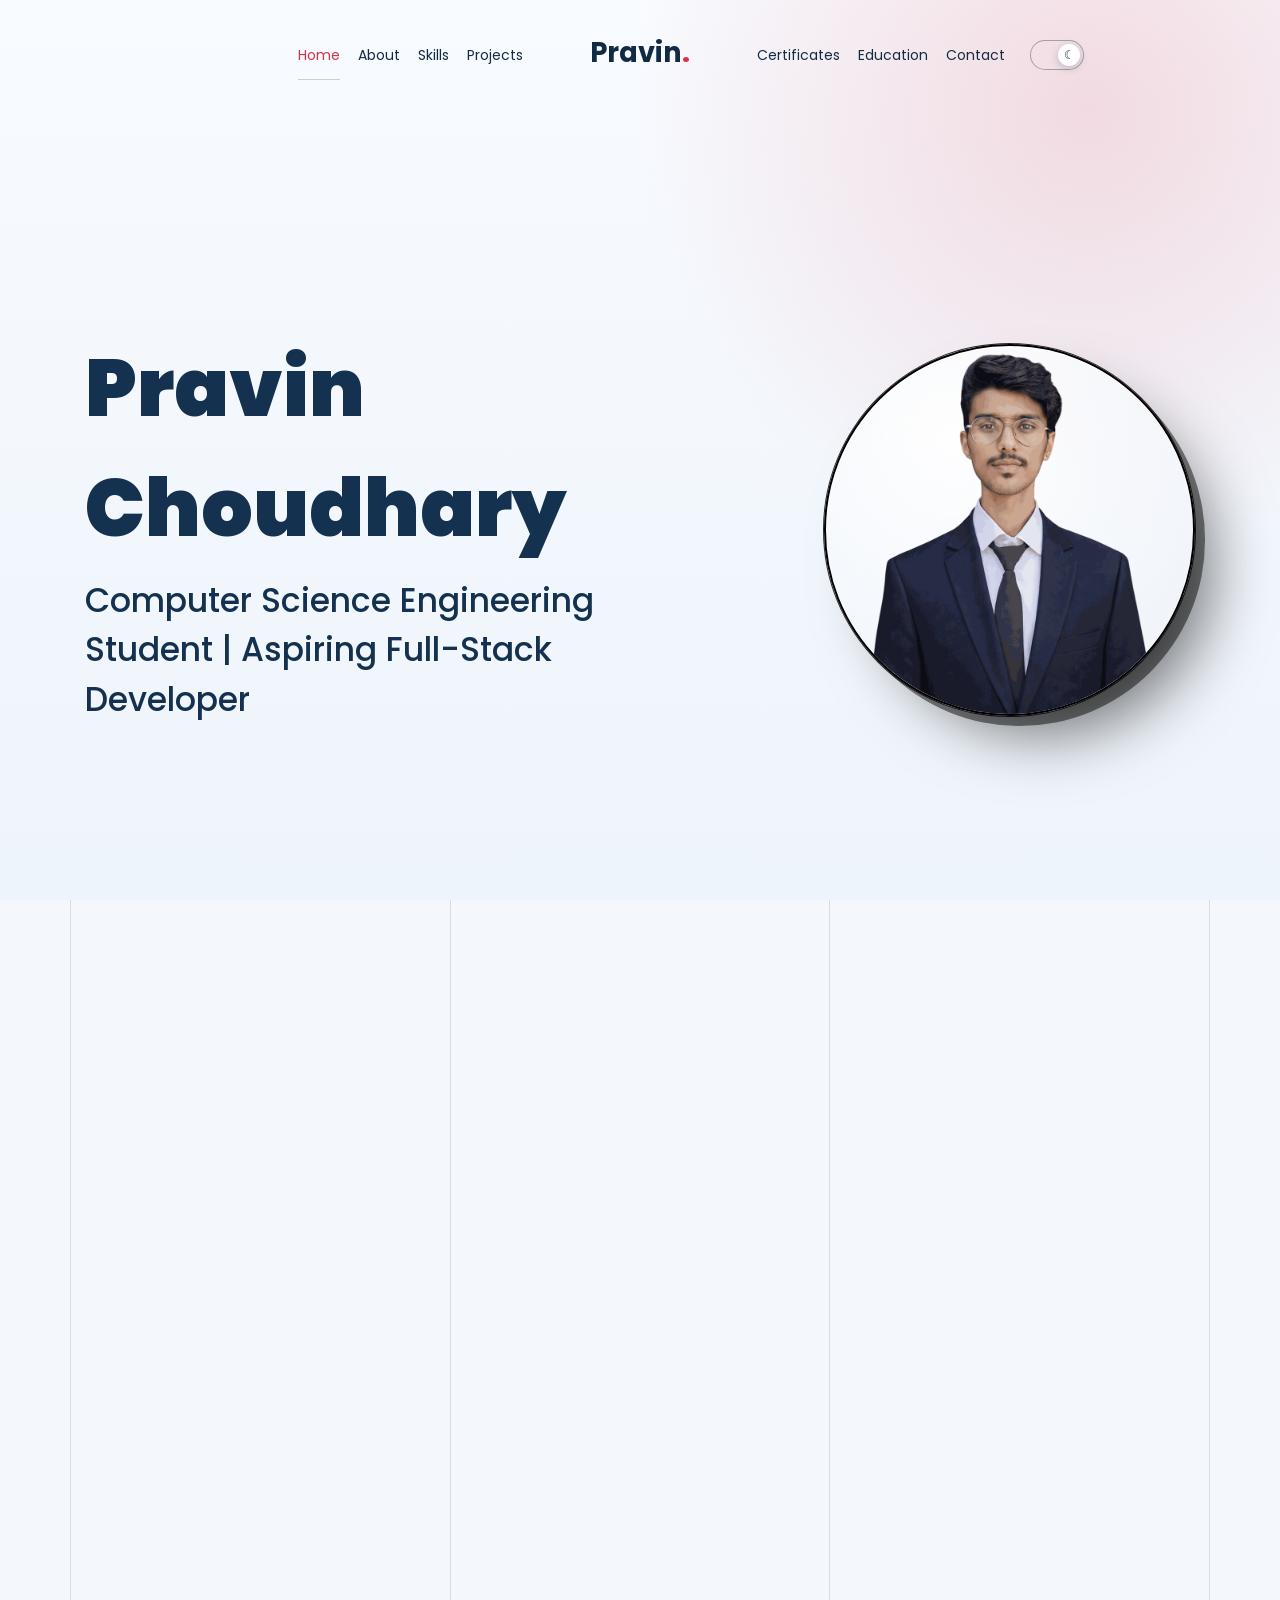
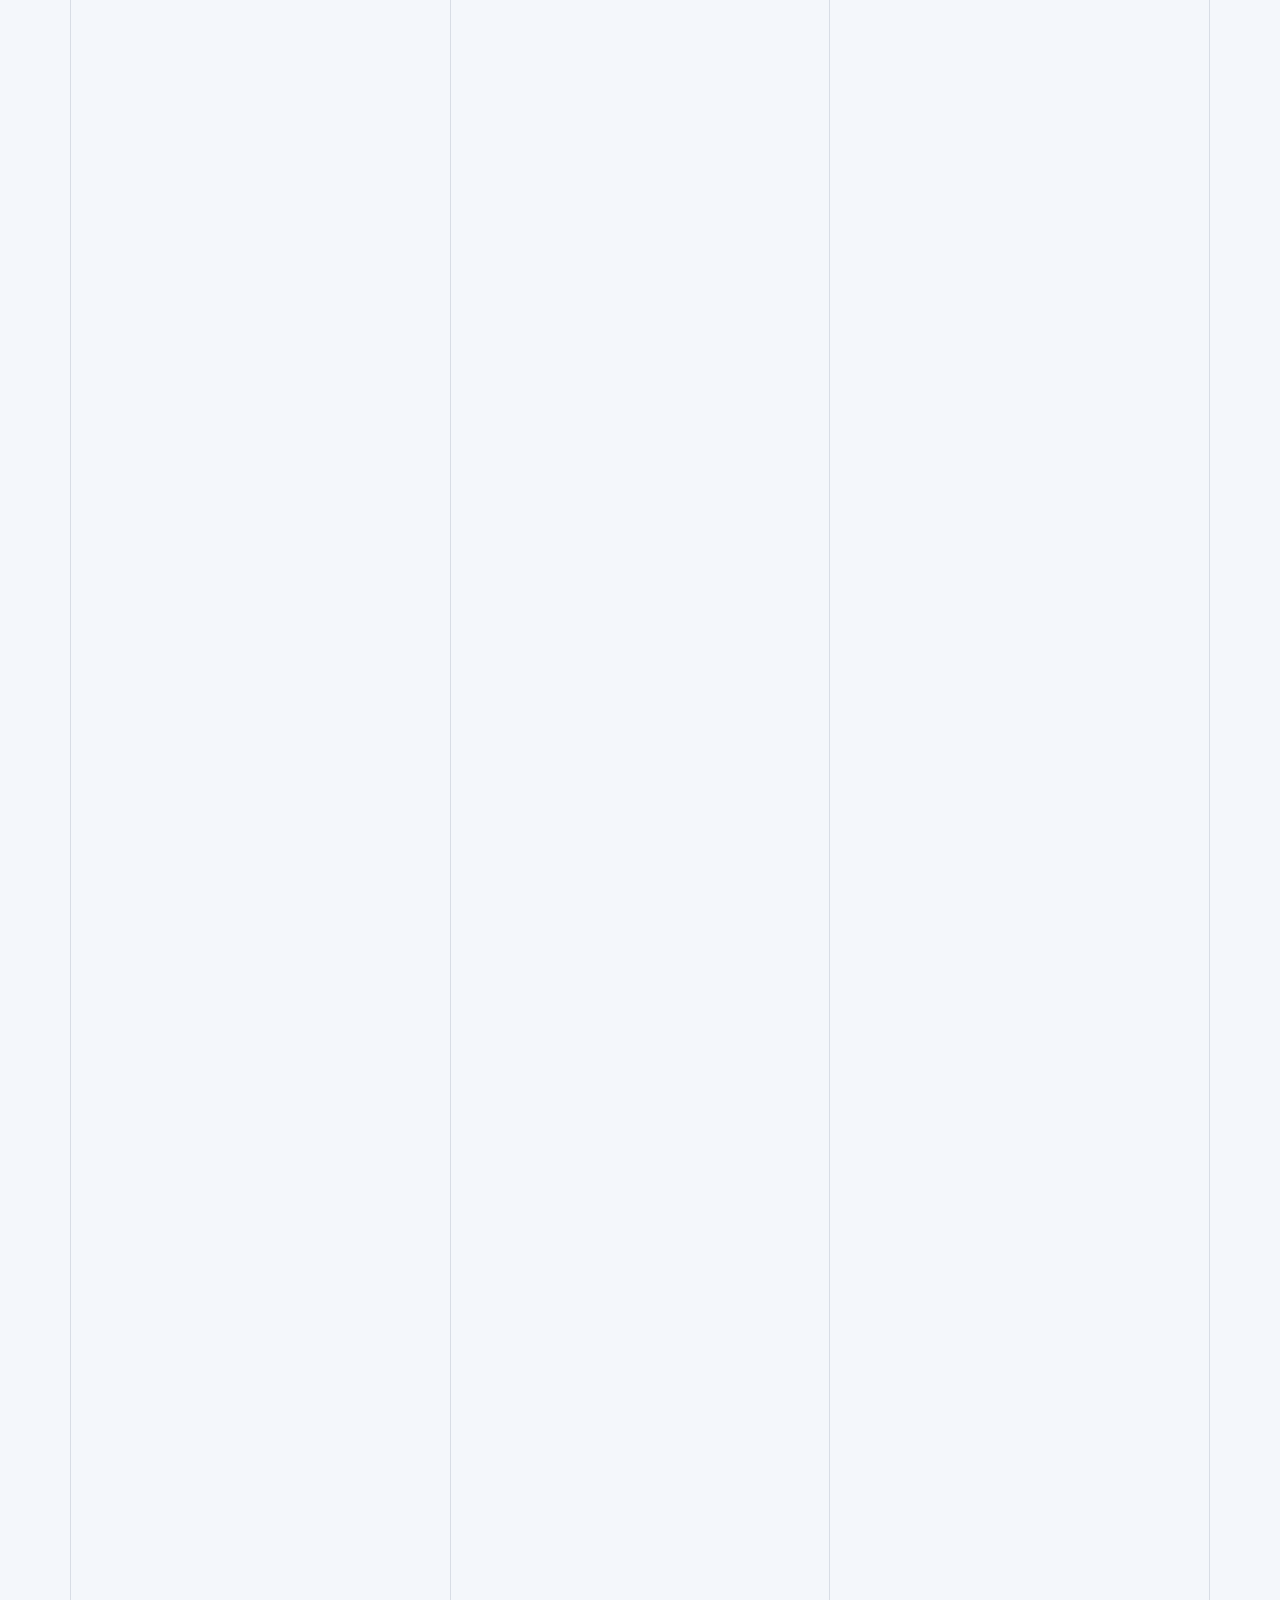
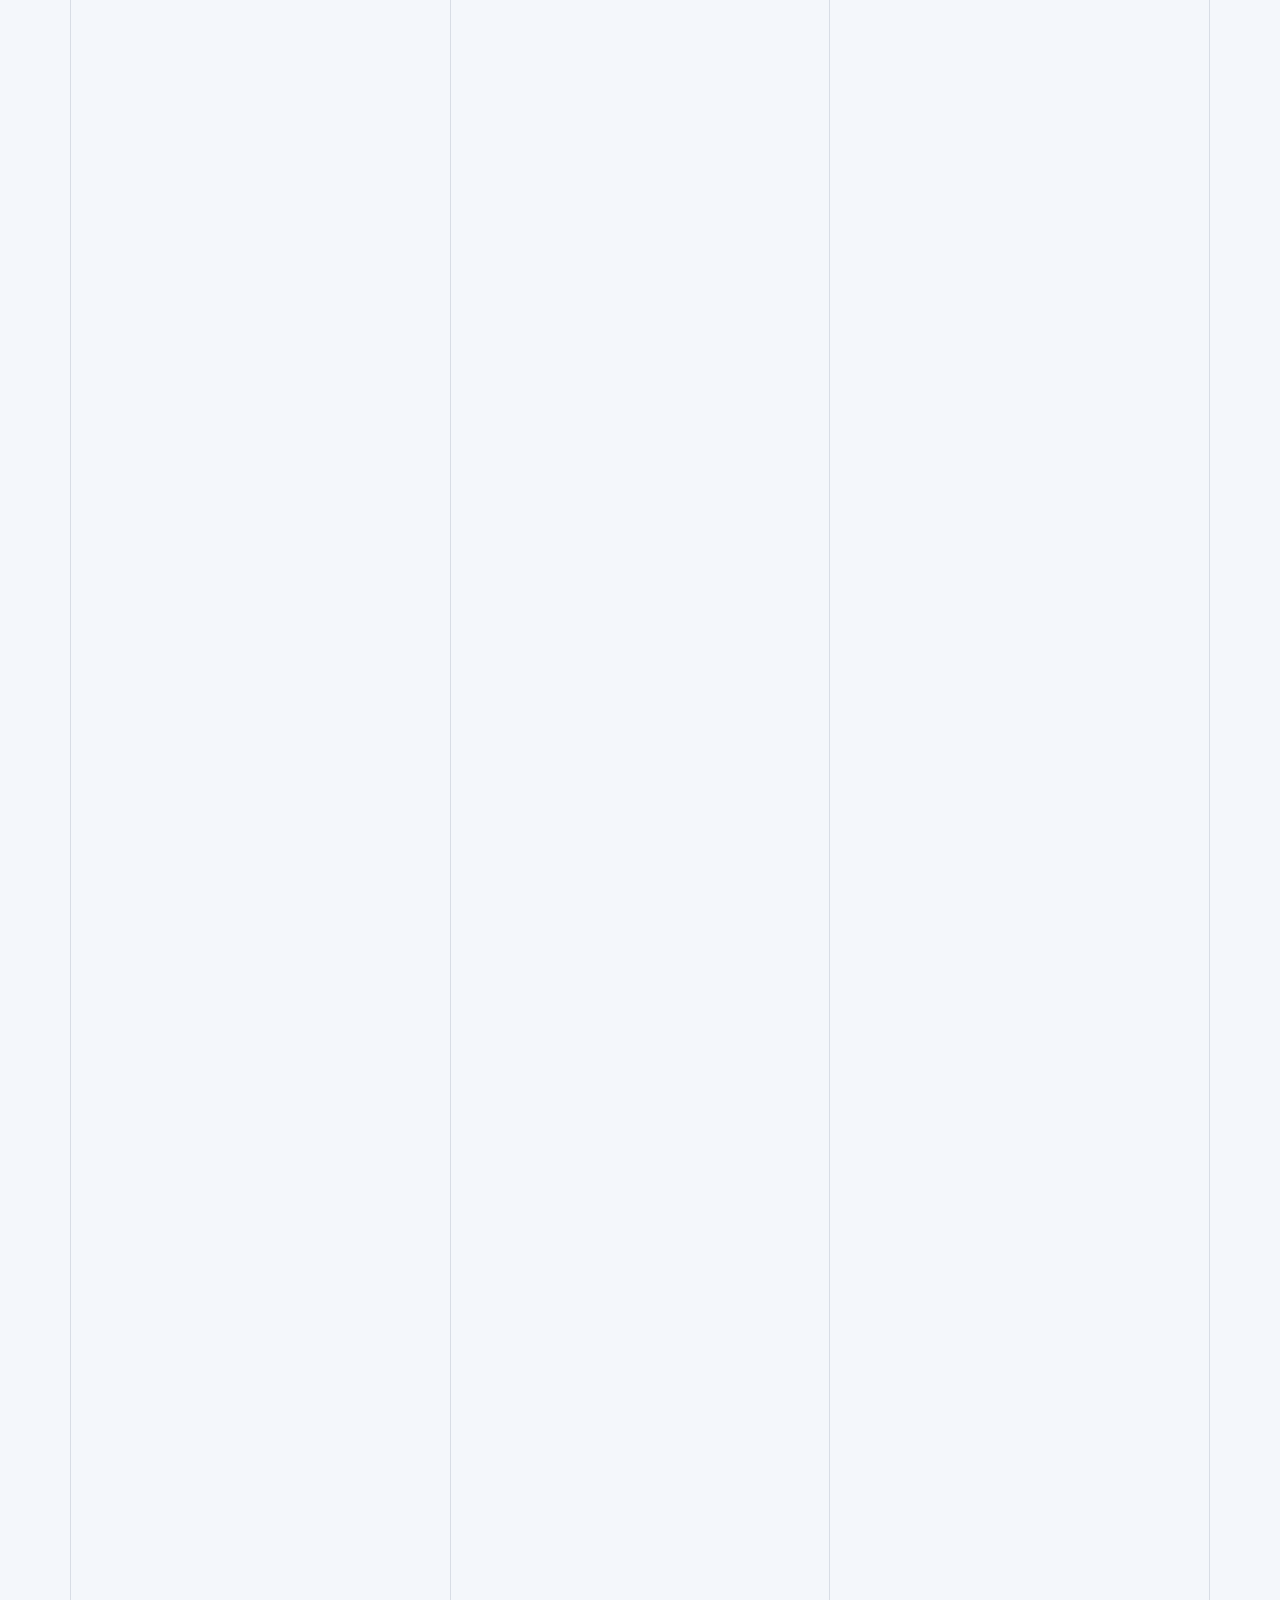
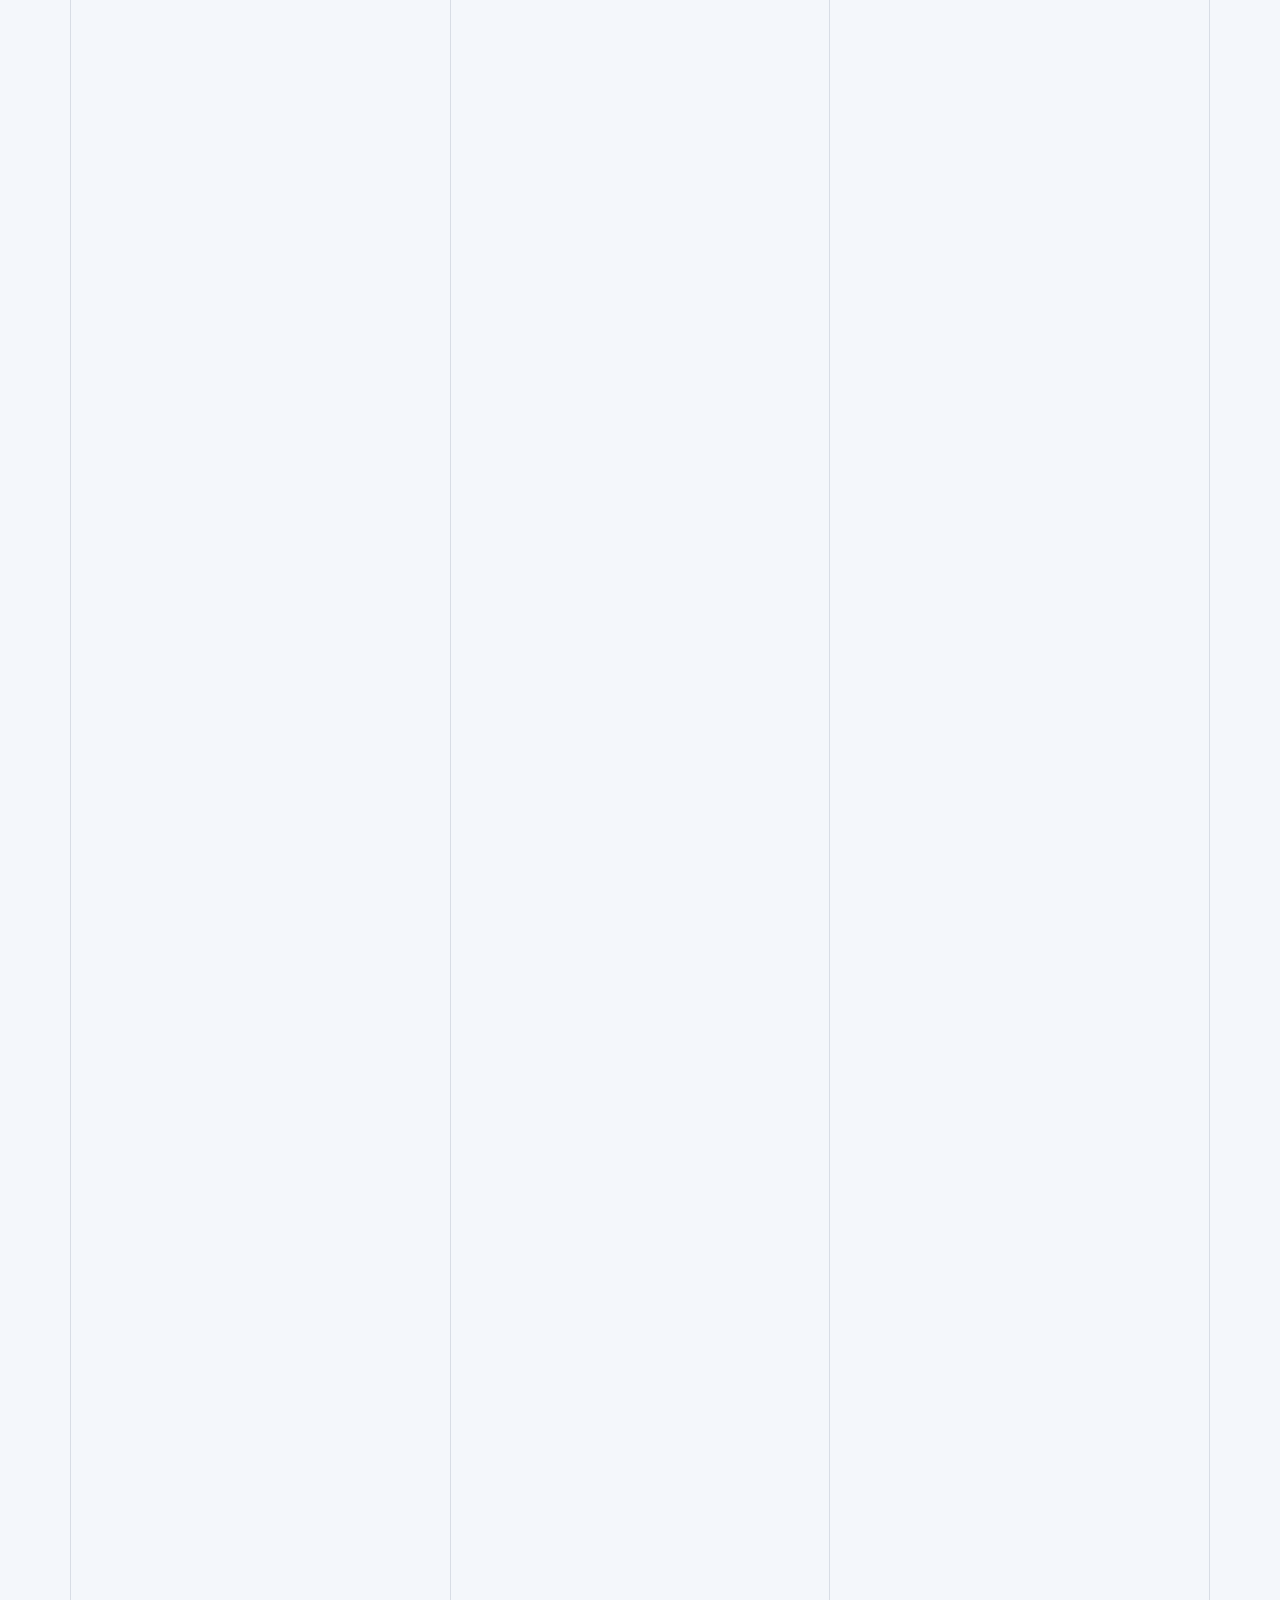
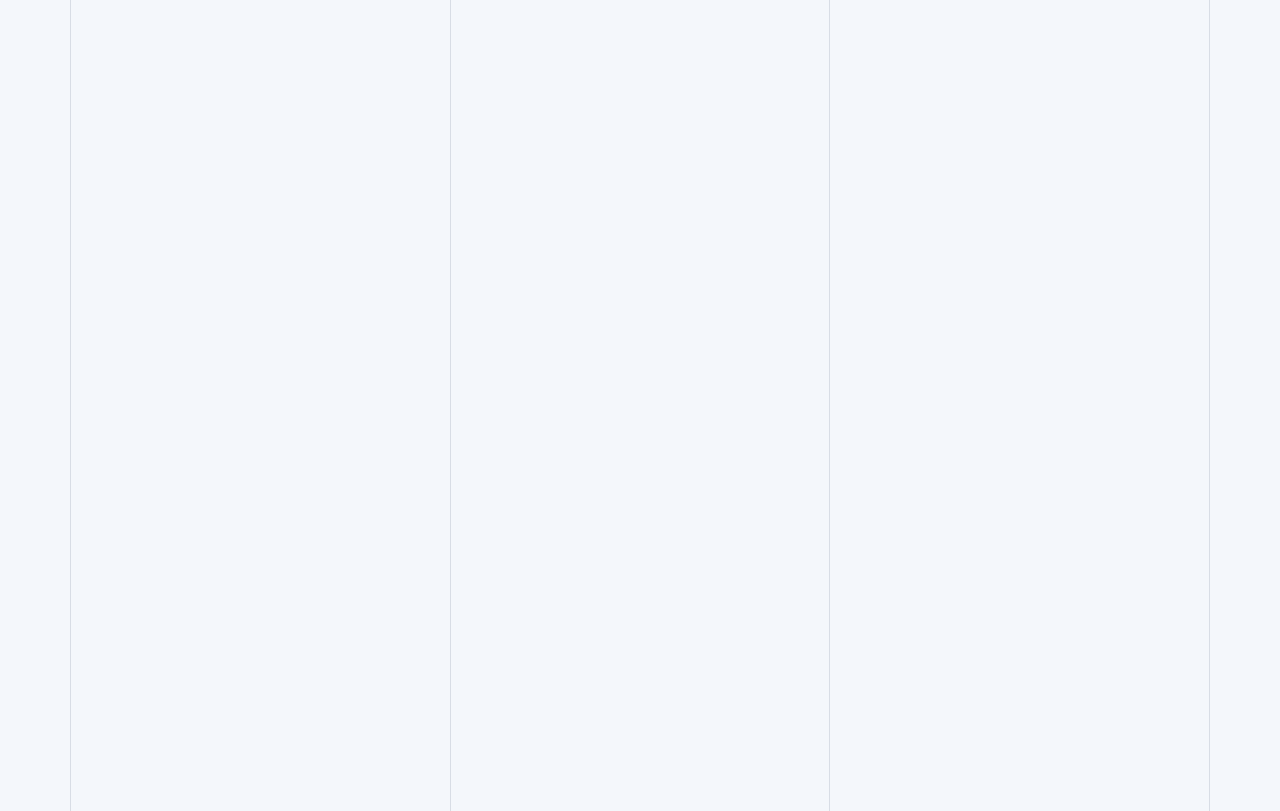
==== commit eed13b45: "Switch contact form to Netlify native handling" ====
--- a/index.html
+++ b/index.html
@@ -169,7 +169,7 @@
       <div class="site-loader"></div>
     </div>
 
-    <!-- Hidden static form for Netlify to detect dynamic contact form -->
+    <!-- Hidden static form so Netlify detects form fields from a dynamically loaded section -->
     <form name="contact" method="POST" data-netlify="true" netlify-honeypot="bot-field" hidden>
       <input type="hidden" name="form-name" value="contact">
       <input type="text" name="name">
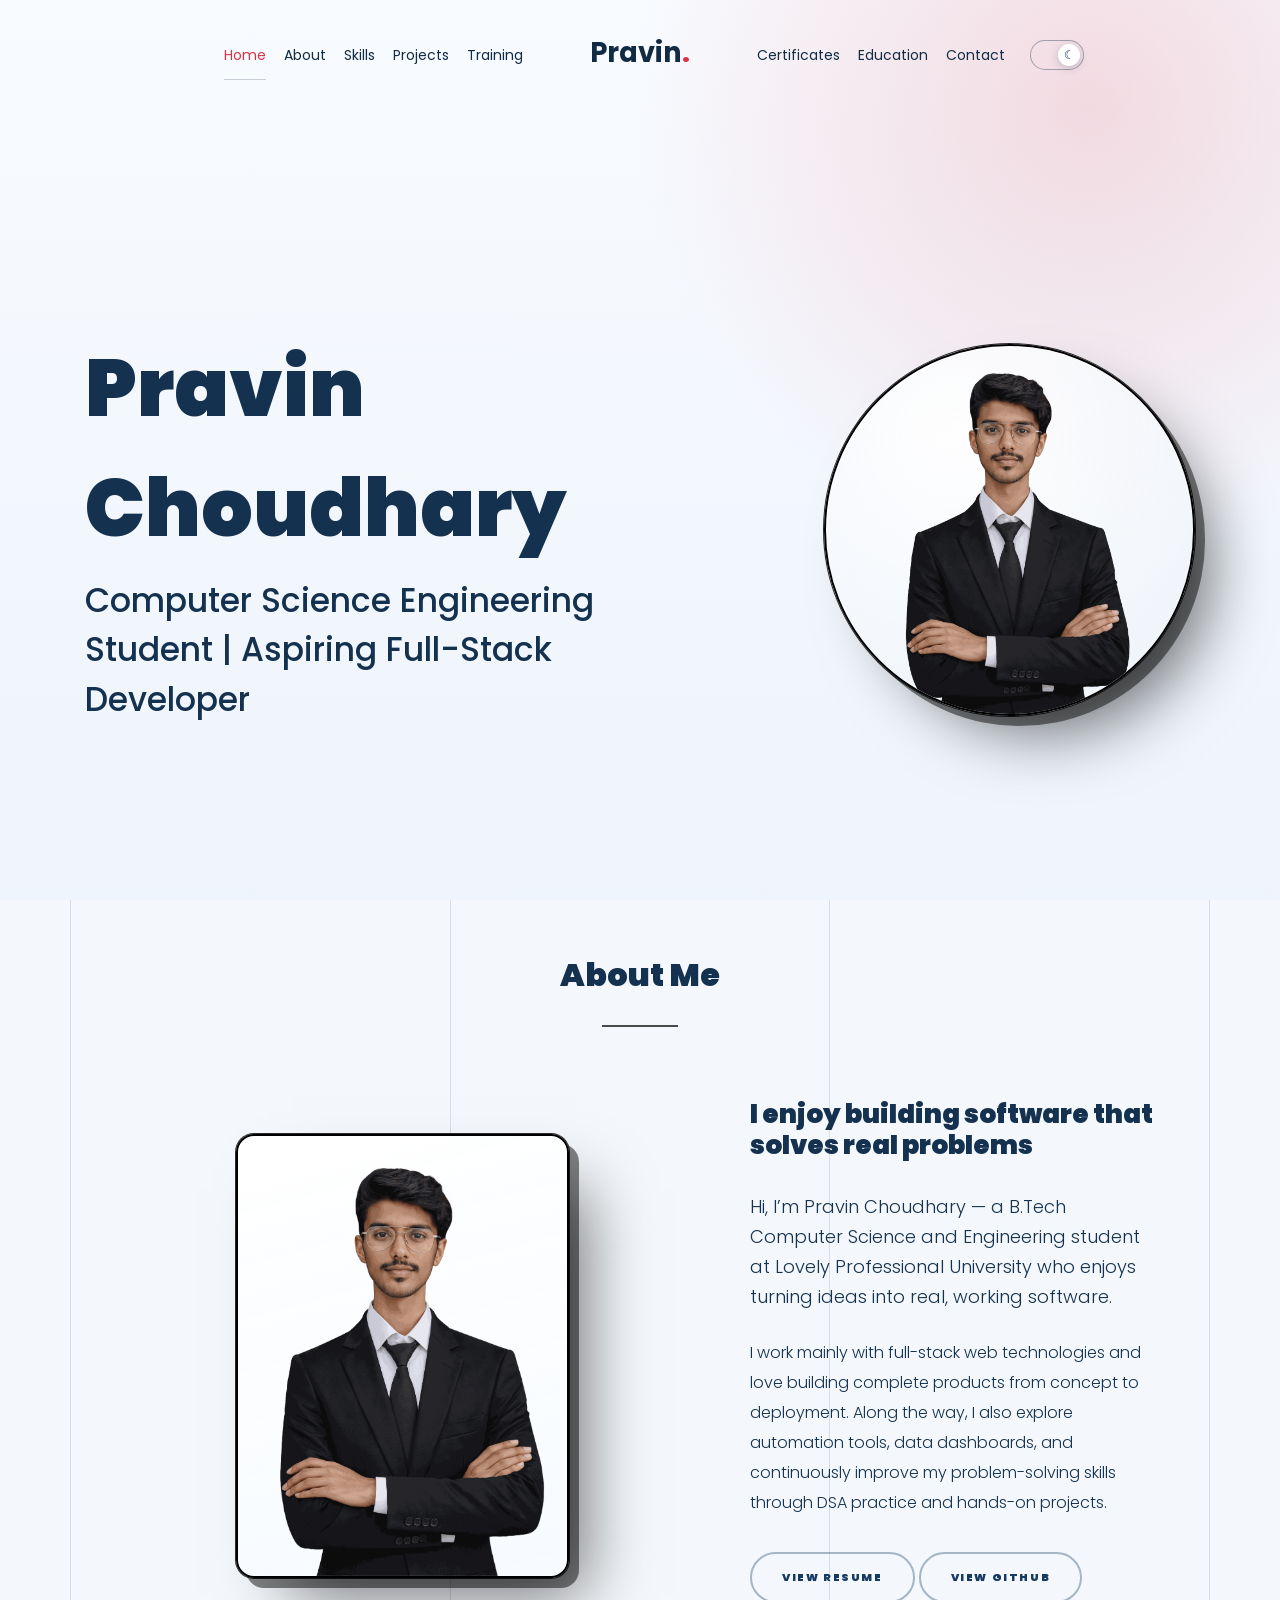
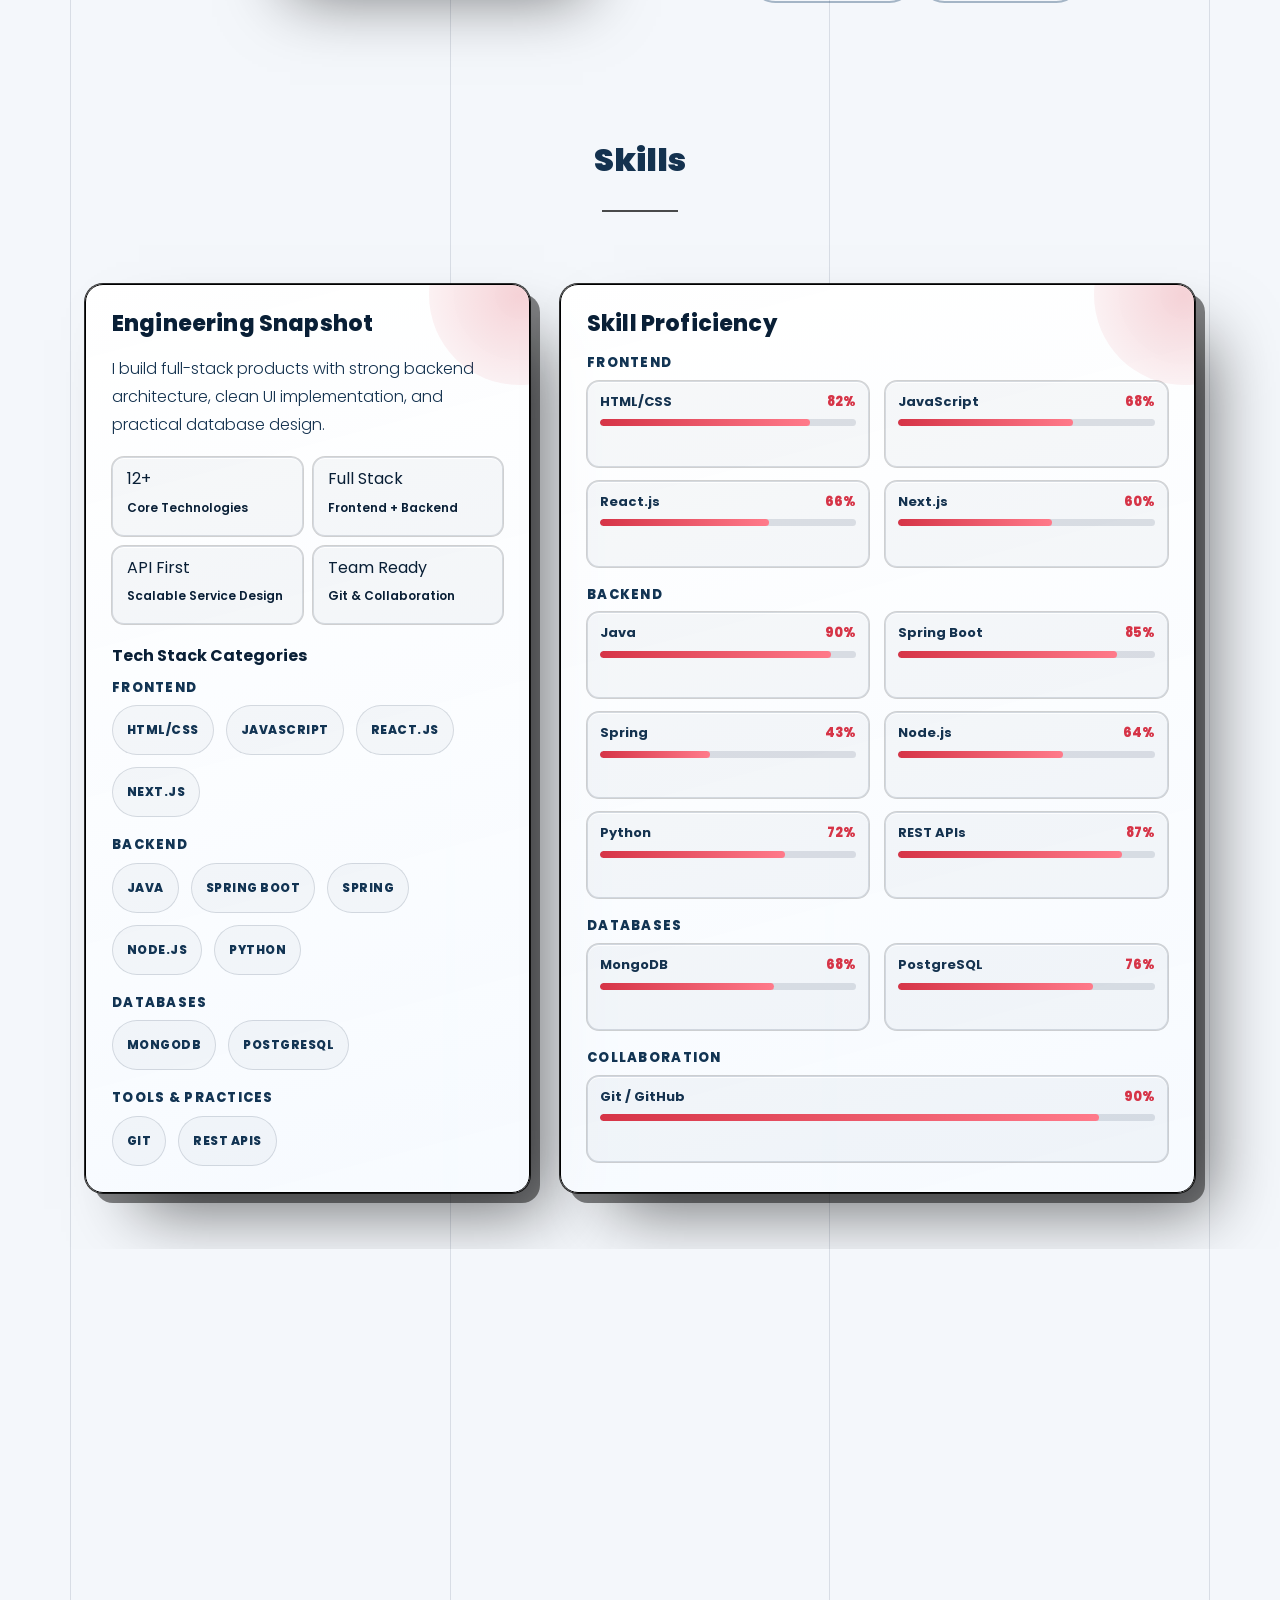
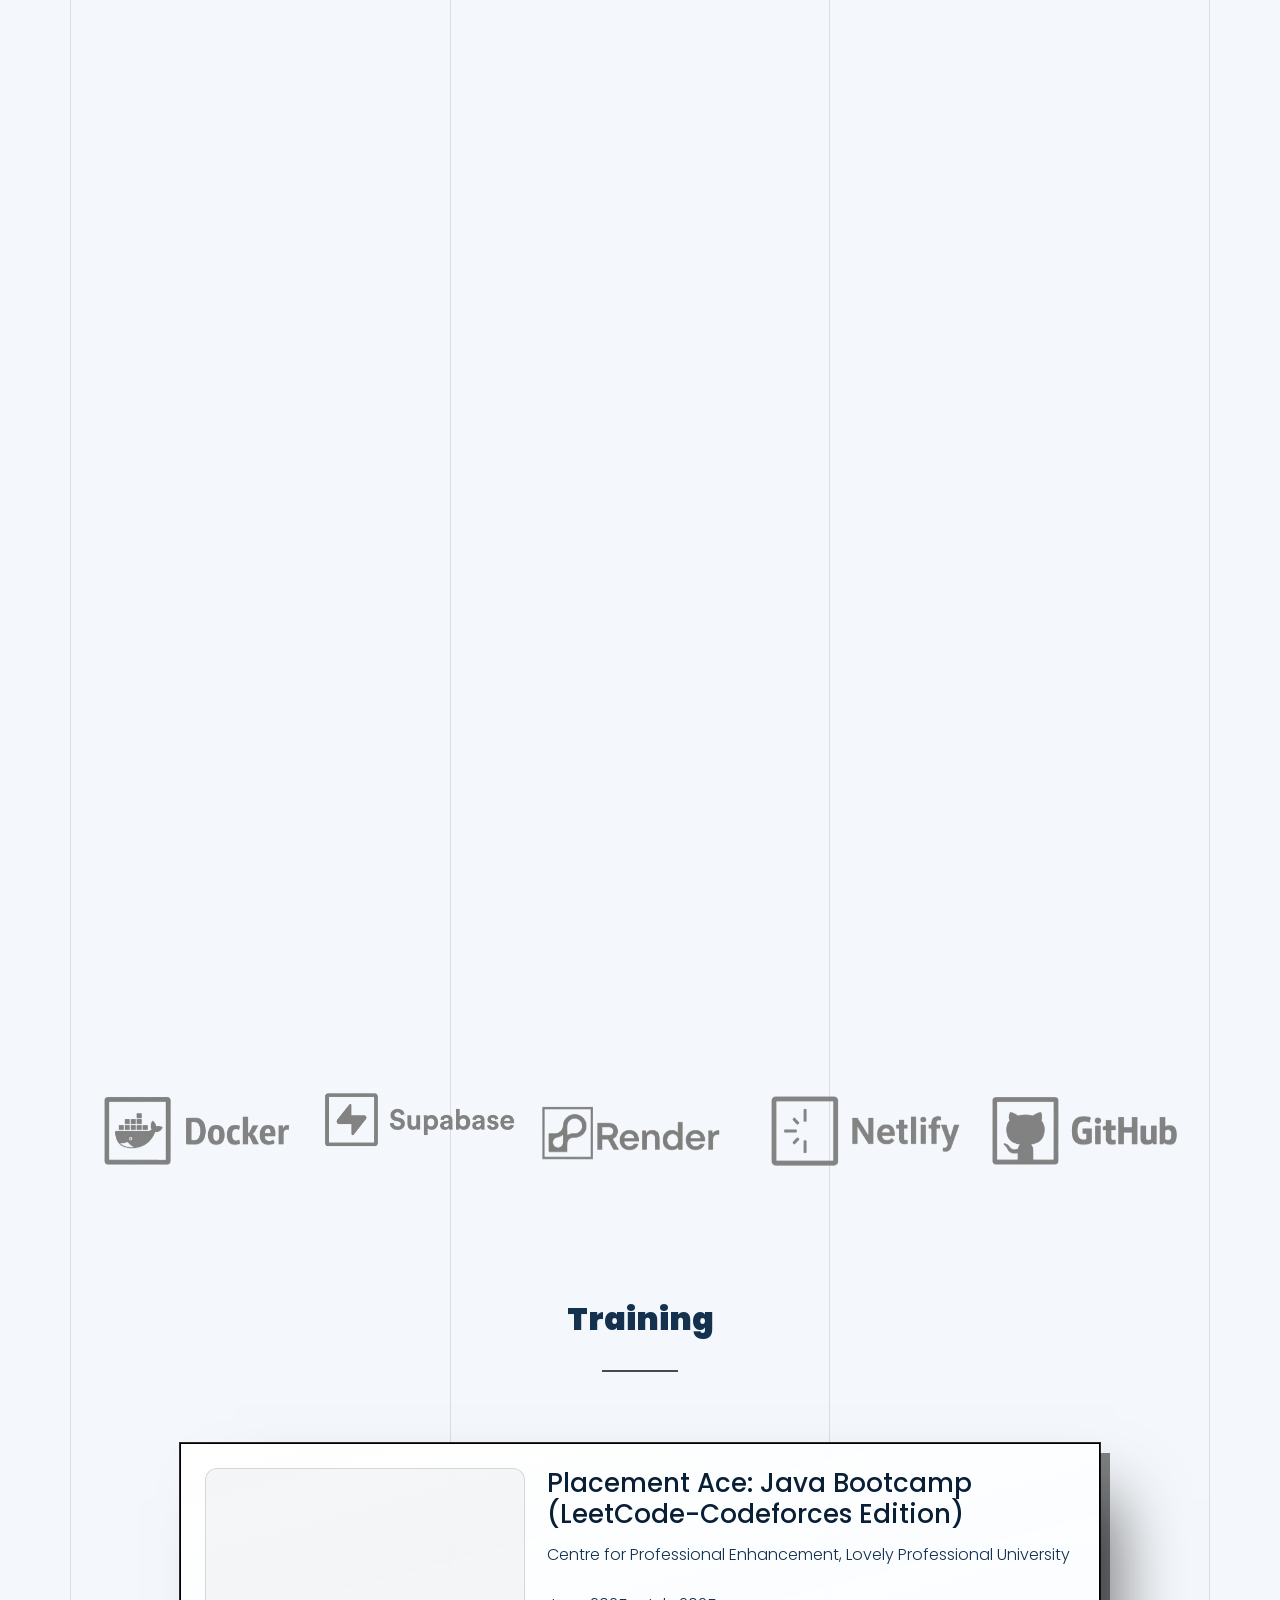
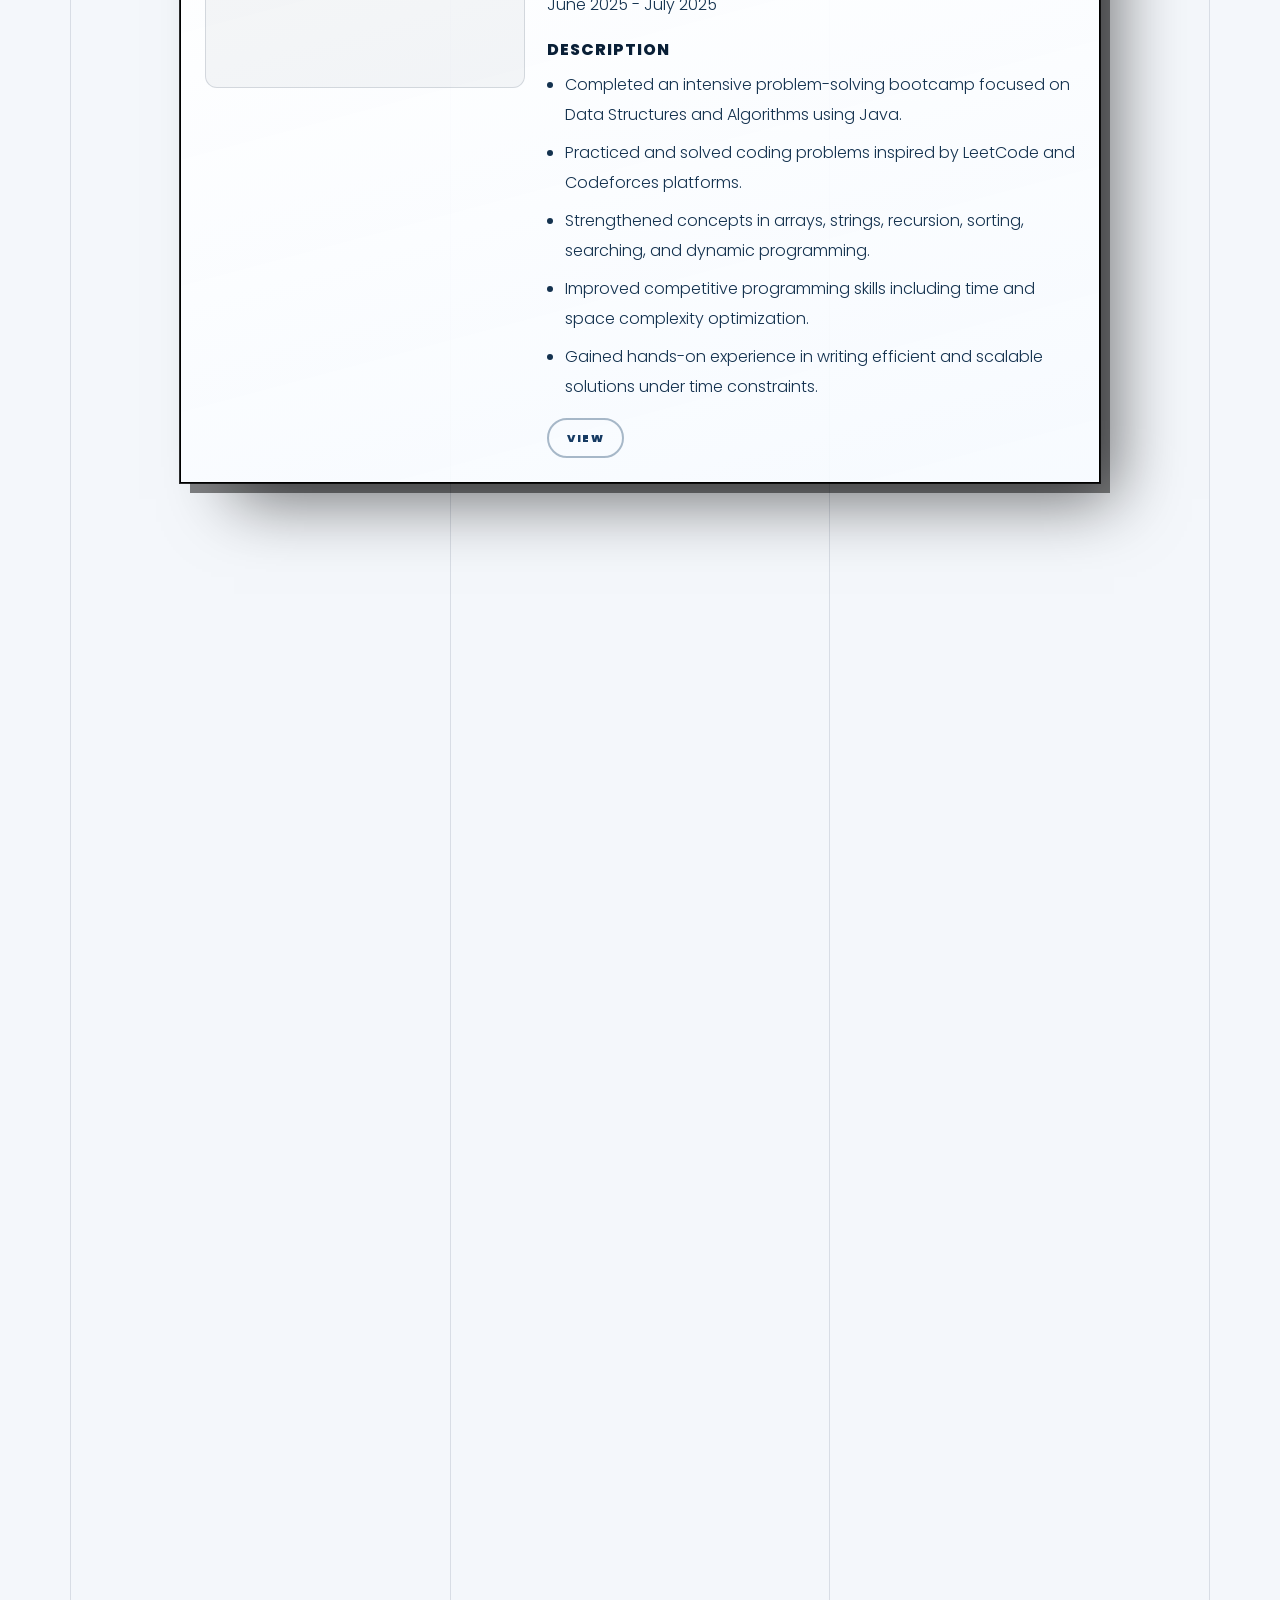
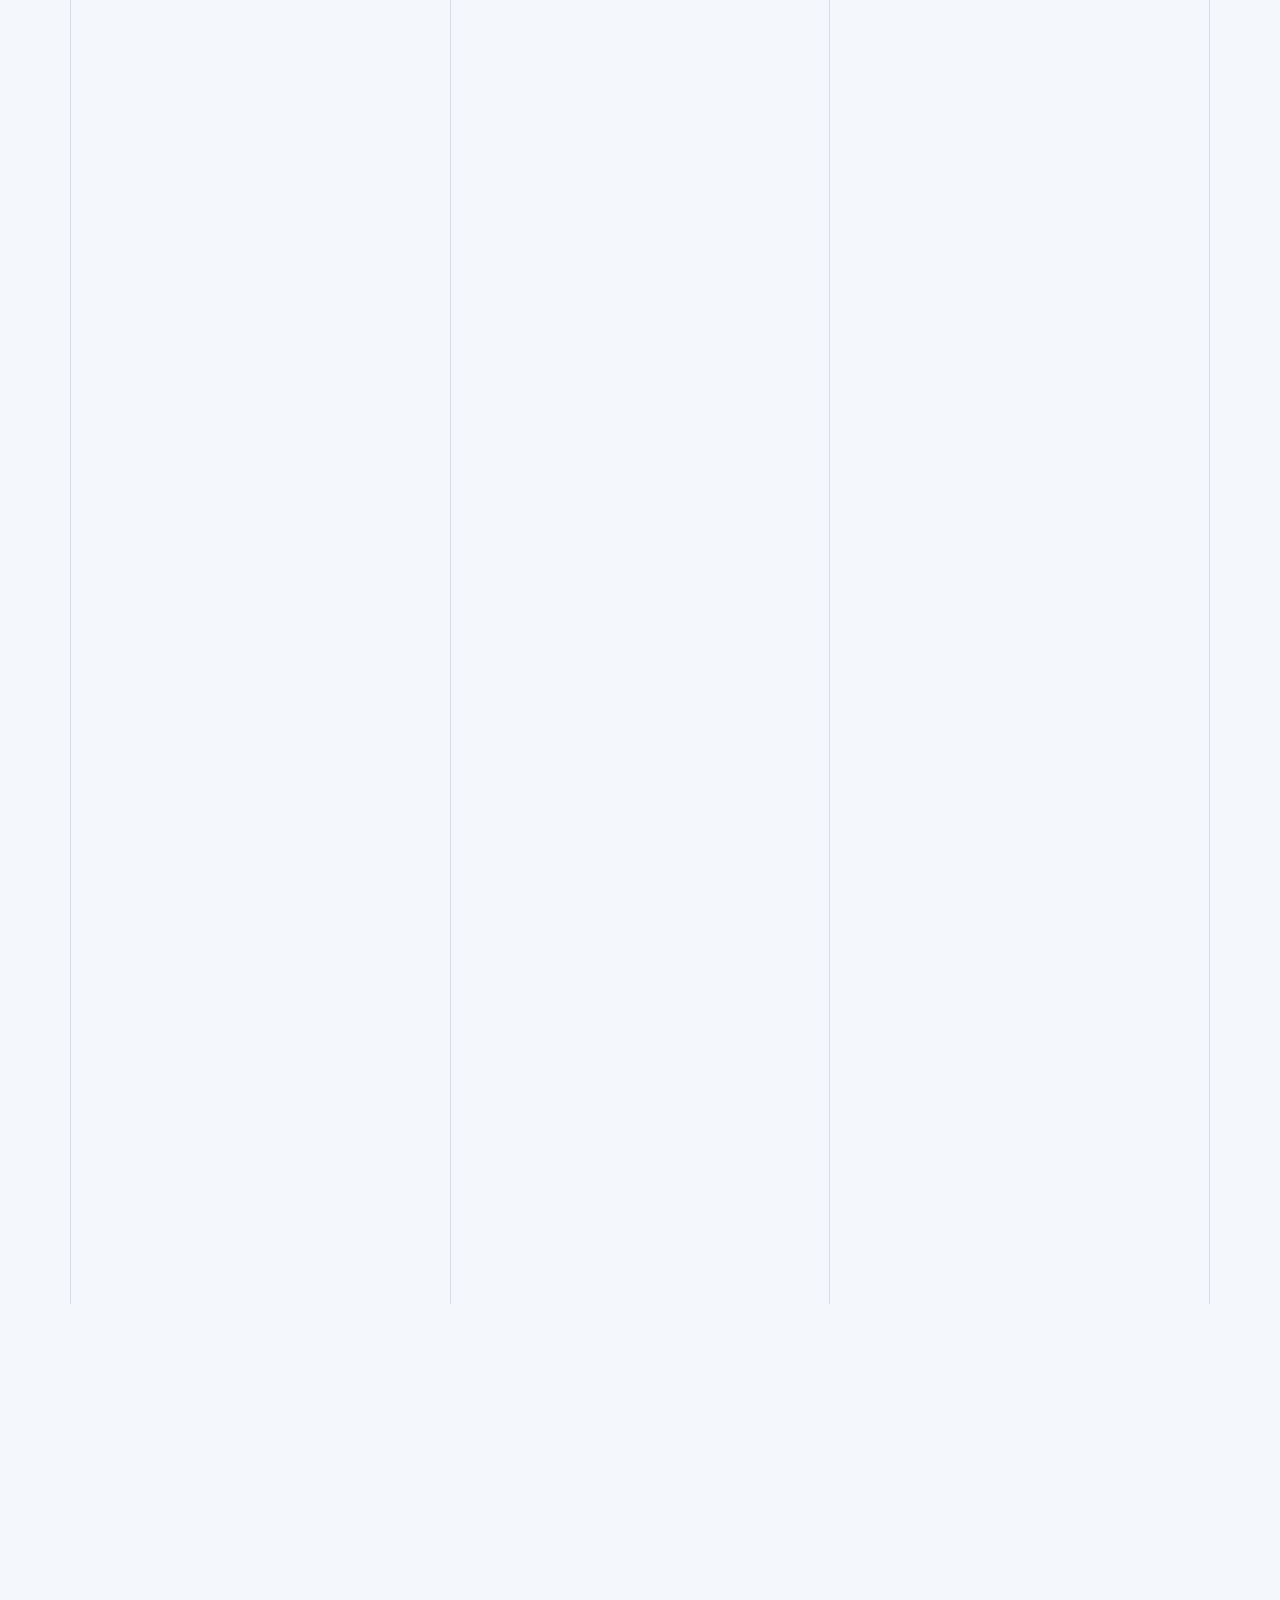
==== commit c68c57dd: "feat(portfolio): add training section, update certificates, and refine mobile previews - add dedicat" ====
--- a/index.html
+++ b/index.html
@@ -16,8 +16,7 @@
     <link rel="stylesheet" href="css/vendor/animate.min.css">
     <link rel="stylesheet" href="css/vendor/aos.css">
     <link rel="stylesheet" href="css/vendor/bootstrap.min.css">
-    <link rel="stylesheet" href="css/vendor/jquery.fancybox.min.css">
-    
+    <link rel="stylesheet" href="css/vendor/jquery.fancybox.min.css">    
 
     <!-- Theme Style -->
     <link rel="stylesheet" href="css/style.css">
@@ -50,7 +49,6 @@
       <div class="site-mobile-inner"></div>
     </nav>
 
-
     <div class="unslate_co--site-wrap">
 
       <div class="unslate_co--site-inner">
@@ -73,6 +71,7 @@
                 <li><a href="#about-section" class="nav-link">About</a></li>
                 <li><a href="#skills-section" class="nav-link">Skills</a></li>
                 <li><a href="#portfolio-section" class="nav-link">Projects</a></li>
+                <li><a href="#training-section" class="nav-link">Training</a></li>
               </ul>
             </div>
             <div class="site-logo pos-absolute">
@@ -110,7 +109,7 @@
 
             <div class="col-lg-6 hero-visual text-center text-lg-right">
               <div class="hero-image-wrap gsap-reveal-hero">
-                <img src="images/auther-hero.png" alt="Pravin Choudhary" class="img-fluid hero-image" loading="eager" decoding="async" fetchpriority="high" width="700" height="1050">
+                <img src="images/auther-hero-x.png" alt="Pravin Choudhary" class="img-fluid hero-image" loading="eager" decoding="async" fetchpriority="high" width="700" height="1050">
               </div>
             </div>
 
@@ -126,6 +125,7 @@
         <div id="about-container"></div>
         <div id="skills-container"></div>
         <div id="projects-container"></div>
+        <div id="training-container"></div>
         <div id="certificates-container"></div>
         <div id="education-container"></div>
         <div id="contact-container"></div>
--- a/css/style.css
+++ b/css/style.css
@@ -2107,6 +2107,52 @@
   padding: 10px 18px;
 }
 
+.training-card-layout {
+  display: grid;
+  grid-template-columns: 320px minmax(0, 1fr);
+  gap: 22px;
+  -webkit-box-align: start;
+  -ms-flex-align: start;
+  align-items: start;
+}
+
+.training-preview {
+  margin-bottom: 0;
+  height: 220px;
+}
+
+.training-content h3 {
+  font-size: 26px;
+  margin-bottom: 10px;
+}
+
+.training-meta {
+  margin-bottom: 8px;
+}
+
+.training-grade {
+  font-weight: 700;
+  color: #fff;
+}
+
+.training-subtitle {
+  font-size: 16px;
+  font-weight: 800;
+  letter-spacing: .06rem;
+  text-transform: uppercase;
+  margin: 14px 0 10px;
+}
+
+.training-points {
+  margin: 0 0 16px;
+  padding-left: 18px;
+}
+
+.training-points li {
+  margin-bottom: 8px;
+  color: rgba(255, 255, 255, 0.8);
+}
+
 #education-section .section-heading-wrap {
   margin-bottom: 55px !important;
 }
@@ -2545,6 +2591,24 @@
     margin-bottom: 12px;
   }
 
+  .training-card-layout {
+    grid-template-columns: 1fr;
+    gap: 14px;
+  }
+
+  .training-preview {
+    height: 180px;
+  }
+
+  .training-content h3 {
+    font-size: 20px;
+    line-height: 1.35;
+  }
+
+  .training-subtitle {
+    font-size: 14px;
+  }
+
   .skills-modern-panel {
     padding: 16px;
     border-radius: 14px;
@@ -3158,18 +3222,103 @@
   display: none;
 }
 
-#form-message-warning, #form-message-success {
-  display: none;
-}
-
-#form-message-warning {
-  color: #f64b3c;
-}
-
-#form-message-success {
-  color: #8cba51;
-  font-size: 18px;
-  font-weight: bold;
+.contact-modal-open {
+  overflow: hidden;
+}
+
+.contact-submit-modal {
+  position: fixed;
+  inset: 0;
+  z-index: 9999;
+  opacity: 0;
+  visibility: hidden;
+  pointer-events: none;
+  -webkit-transition: opacity .22s ease, visibility .22s ease;
+  -o-transition: opacity .22s ease, visibility .22s ease;
+  transition: opacity .22s ease, visibility .22s ease;
+}
+
+.contact-submit-modal.is-visible {
+  opacity: 1;
+  visibility: visible;
+  pointer-events: auto;
+}
+
+.contact-submit-modal__backdrop {
+  position: absolute;
+  inset: 0;
+  background: rgba(4, 12, 22, 0.74);
+}
+
+.contact-submit-modal__dialog {
+  position: relative;
+  max-width: 520px;
+  width: calc(100% - 32px);
+  margin: min(18vh, 150px) auto 0;
+  border-radius: 14px;
+  border: 1px solid rgba(140, 186, 81, 0.42);
+  background: #0f1a2b;
+  color: #deefcc;
+  padding: 24px 22px 20px;
+  -webkit-box-shadow: 0 18px 48px rgba(0, 0, 0, 0.35);
+  box-shadow: 0 18px 48px rgba(0, 0, 0, 0.35);
+  -webkit-transform: translateY(16px) scale(0.98);
+  -ms-transform: translateY(16px) scale(0.98);
+  transform: translateY(16px) scale(0.98);
+  -webkit-transition: -webkit-transform .22s ease;
+  transition: -webkit-transform .22s ease;
+  -o-transition: transform .22s ease;
+  transition: transform .22s ease;
+  transition: transform .22s ease, -webkit-transform .22s ease;
+}
+
+.contact-submit-modal.is-visible .contact-submit-modal__dialog {
+  -webkit-transform: translateY(0) scale(1);
+  -ms-transform: translateY(0) scale(1);
+  transform: translateY(0) scale(1);
+}
+
+.contact-submit-modal__dialog h3 {
+  margin: 0 36px 8px 0;
+  font-size: 24px;
+}
+
+.contact-submit-modal__message {
+  margin: 0;
+  font-size: 16px;
+  line-height: 1.55;
+}
+
+.contact-submit-modal__close {
+  position: absolute;
+  right: 10px;
+  top: 8px;
+  border: none;
+  background: transparent;
+  color: inherit;
+  font-size: 30px;
+  line-height: 1;
+  cursor: pointer;
+}
+
+.contact-submit-modal.is-error .contact-submit-modal__dialog {
+  border-color: rgba(246, 75, 60, 0.42);
+  color: #ffd2cc;
+}
+
+html.light-theme .contact-submit-modal__backdrop {
+  background: rgba(10, 23, 38, 0.5);
+}
+
+html.light-theme .contact-submit-modal__dialog {
+  background: #f4f8fc;
+  color: #18314f;
+  border-color: rgba(62, 126, 39, 0.38);
+}
+
+html.light-theme .contact-submit-modal.is-error .contact-submit-modal__dialog {
+  border-color: rgba(190, 56, 43, 0.35);
+  color: #7c1f14;
 }
 
 .submitting {
@@ -4183,8 +4332,11 @@
 
 @media (max-width: 767.98px) {
   #journal-section .certificate-preview,
+  #training-section .certificate-preview,
   html.light-theme #journal-section .certificate-preview,
-  html:not(.light-theme) #journal-section .certificate-preview {
+  html.light-theme #training-section .certificate-preview,
+  html:not(.light-theme) #journal-section .certificate-preview,
+  html:not(.light-theme) #training-section .certificate-preview {
     background-image: image-set(
       url("../images/certificate-img.webp") type("image/webp"),
       url("../images/certificate-img.png") type("image/png")
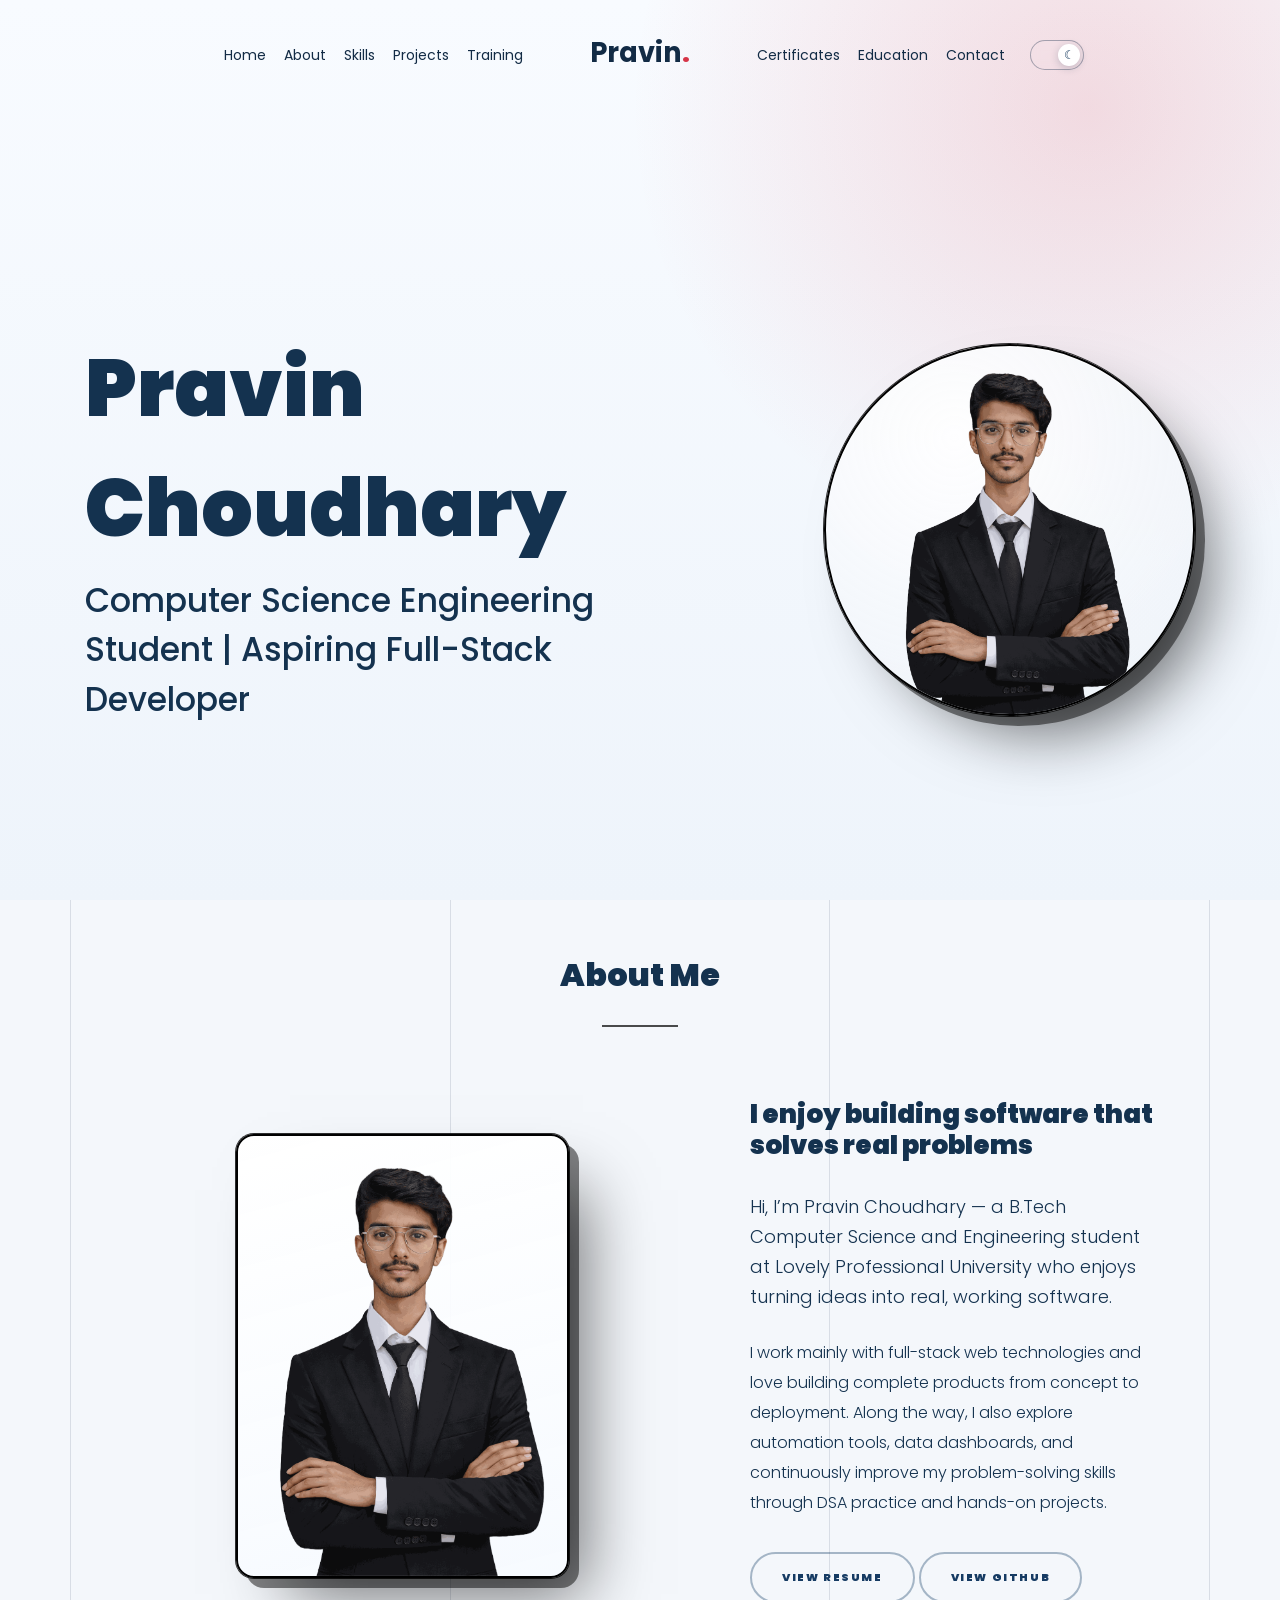
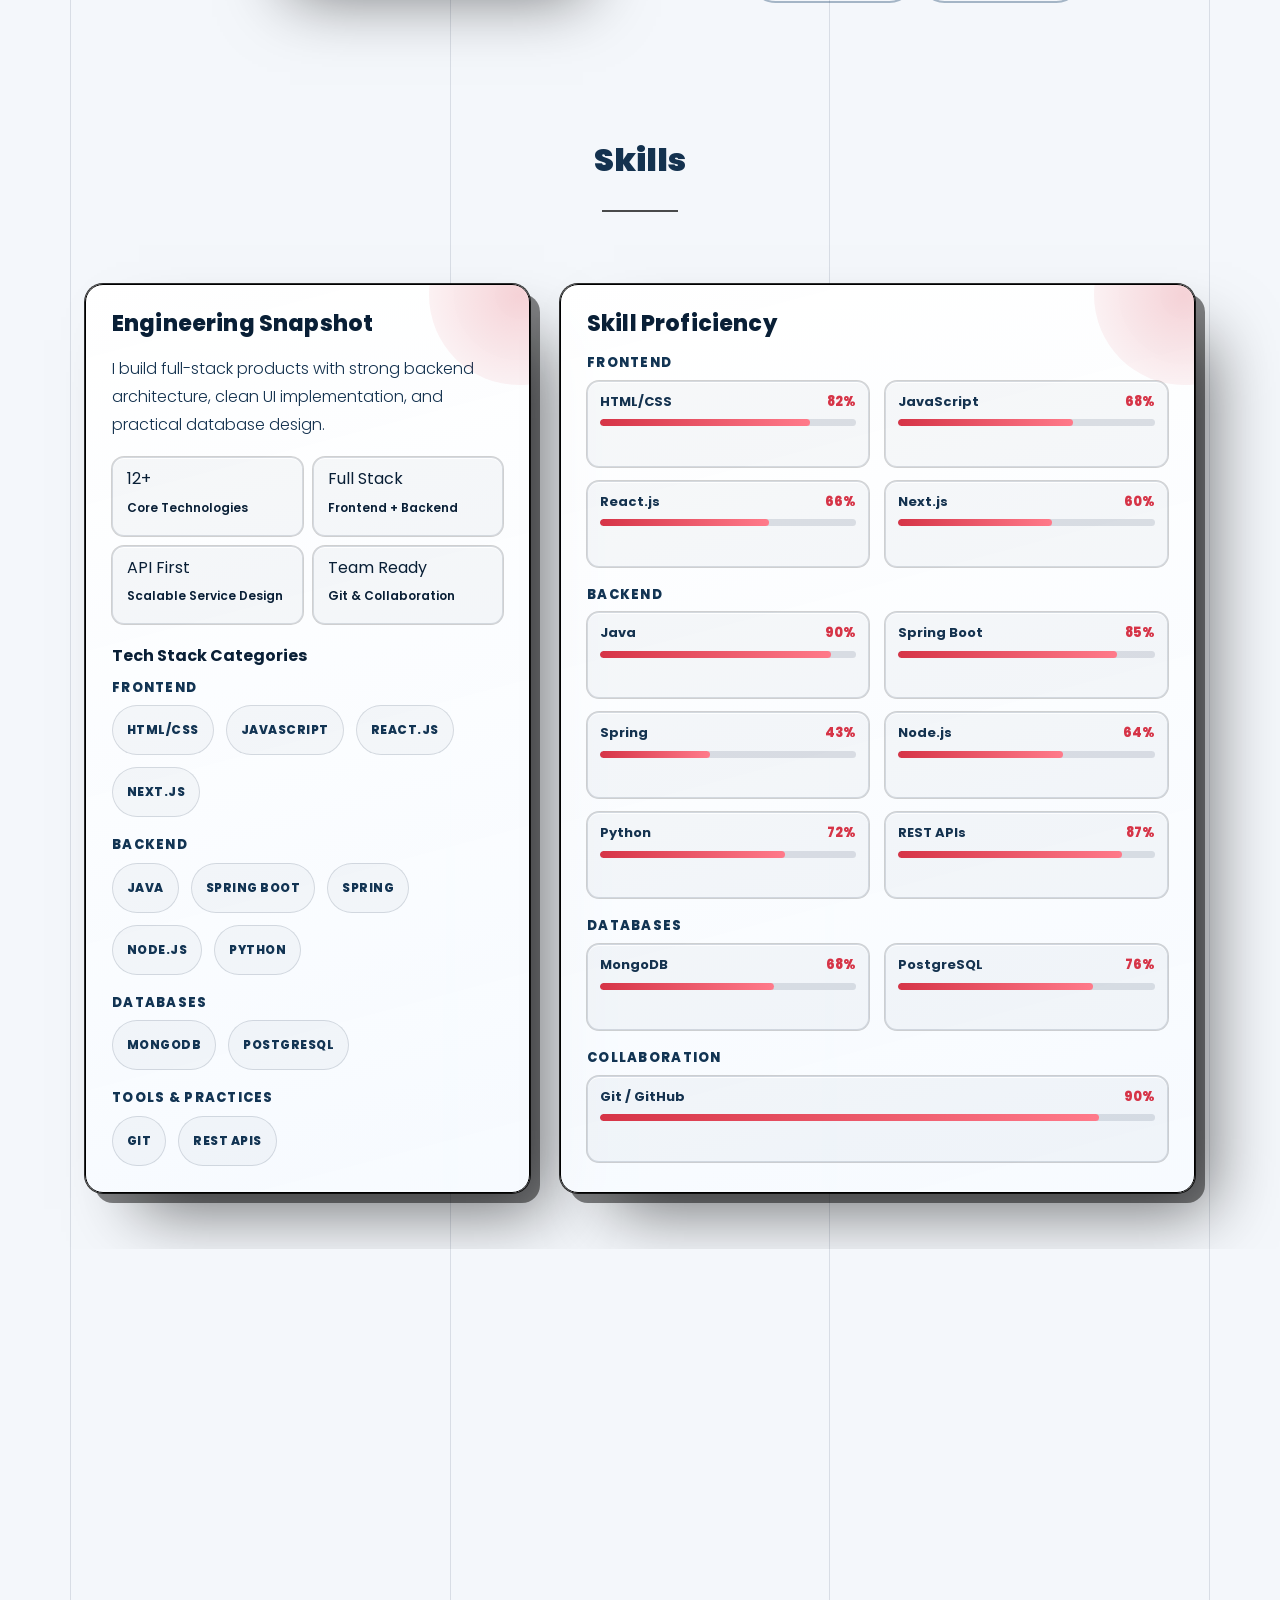
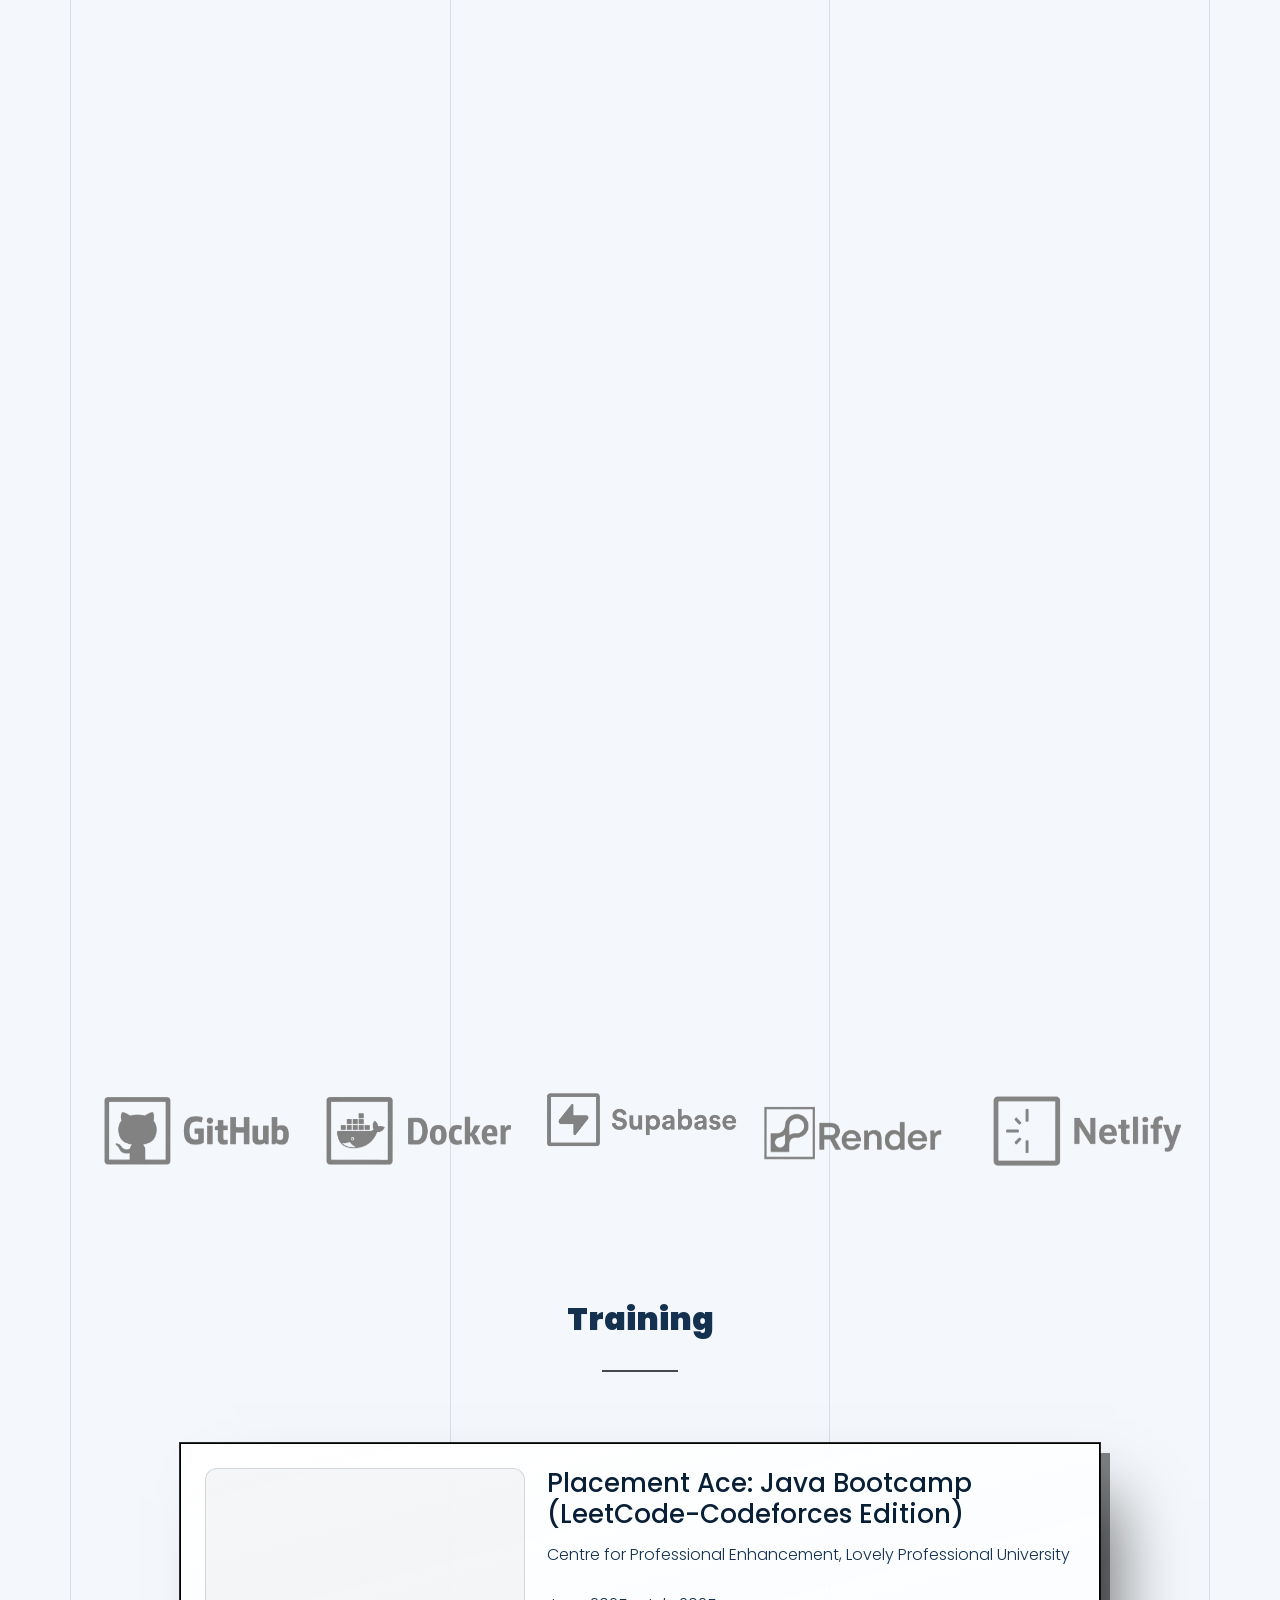
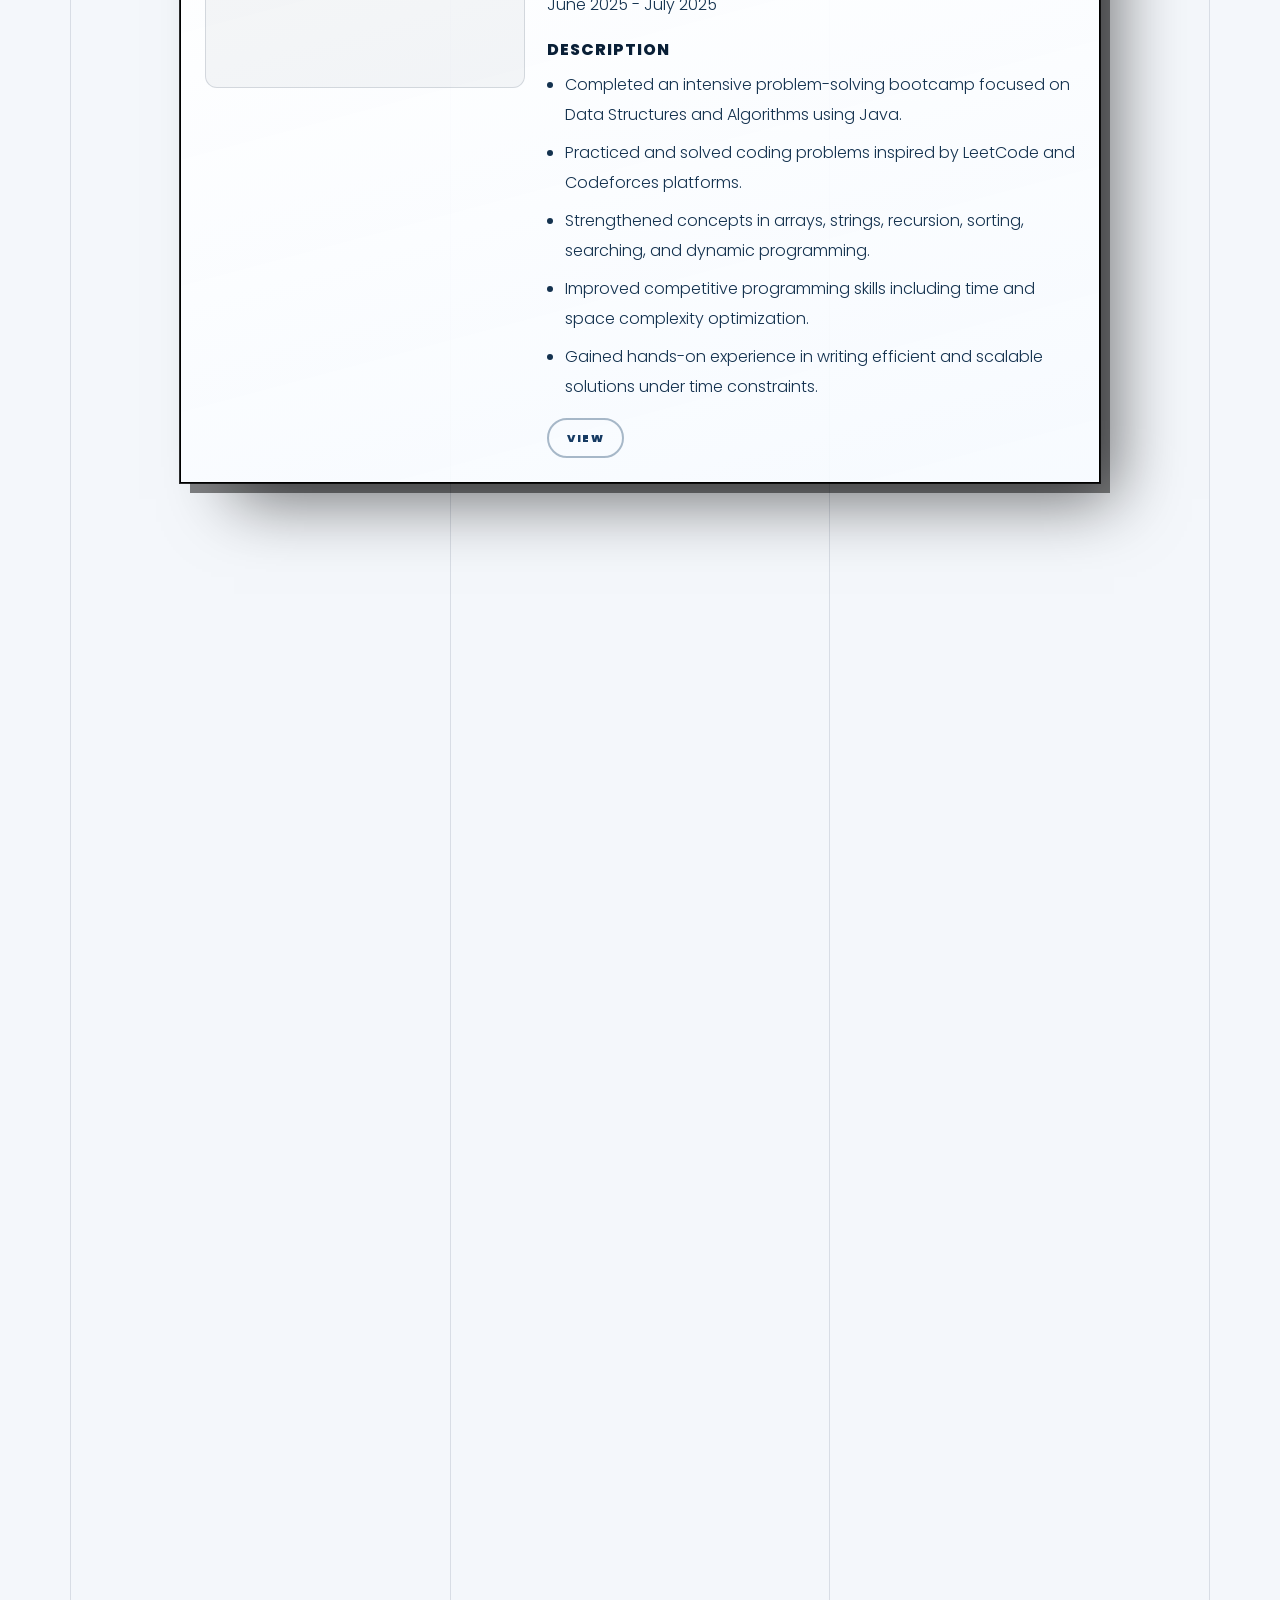
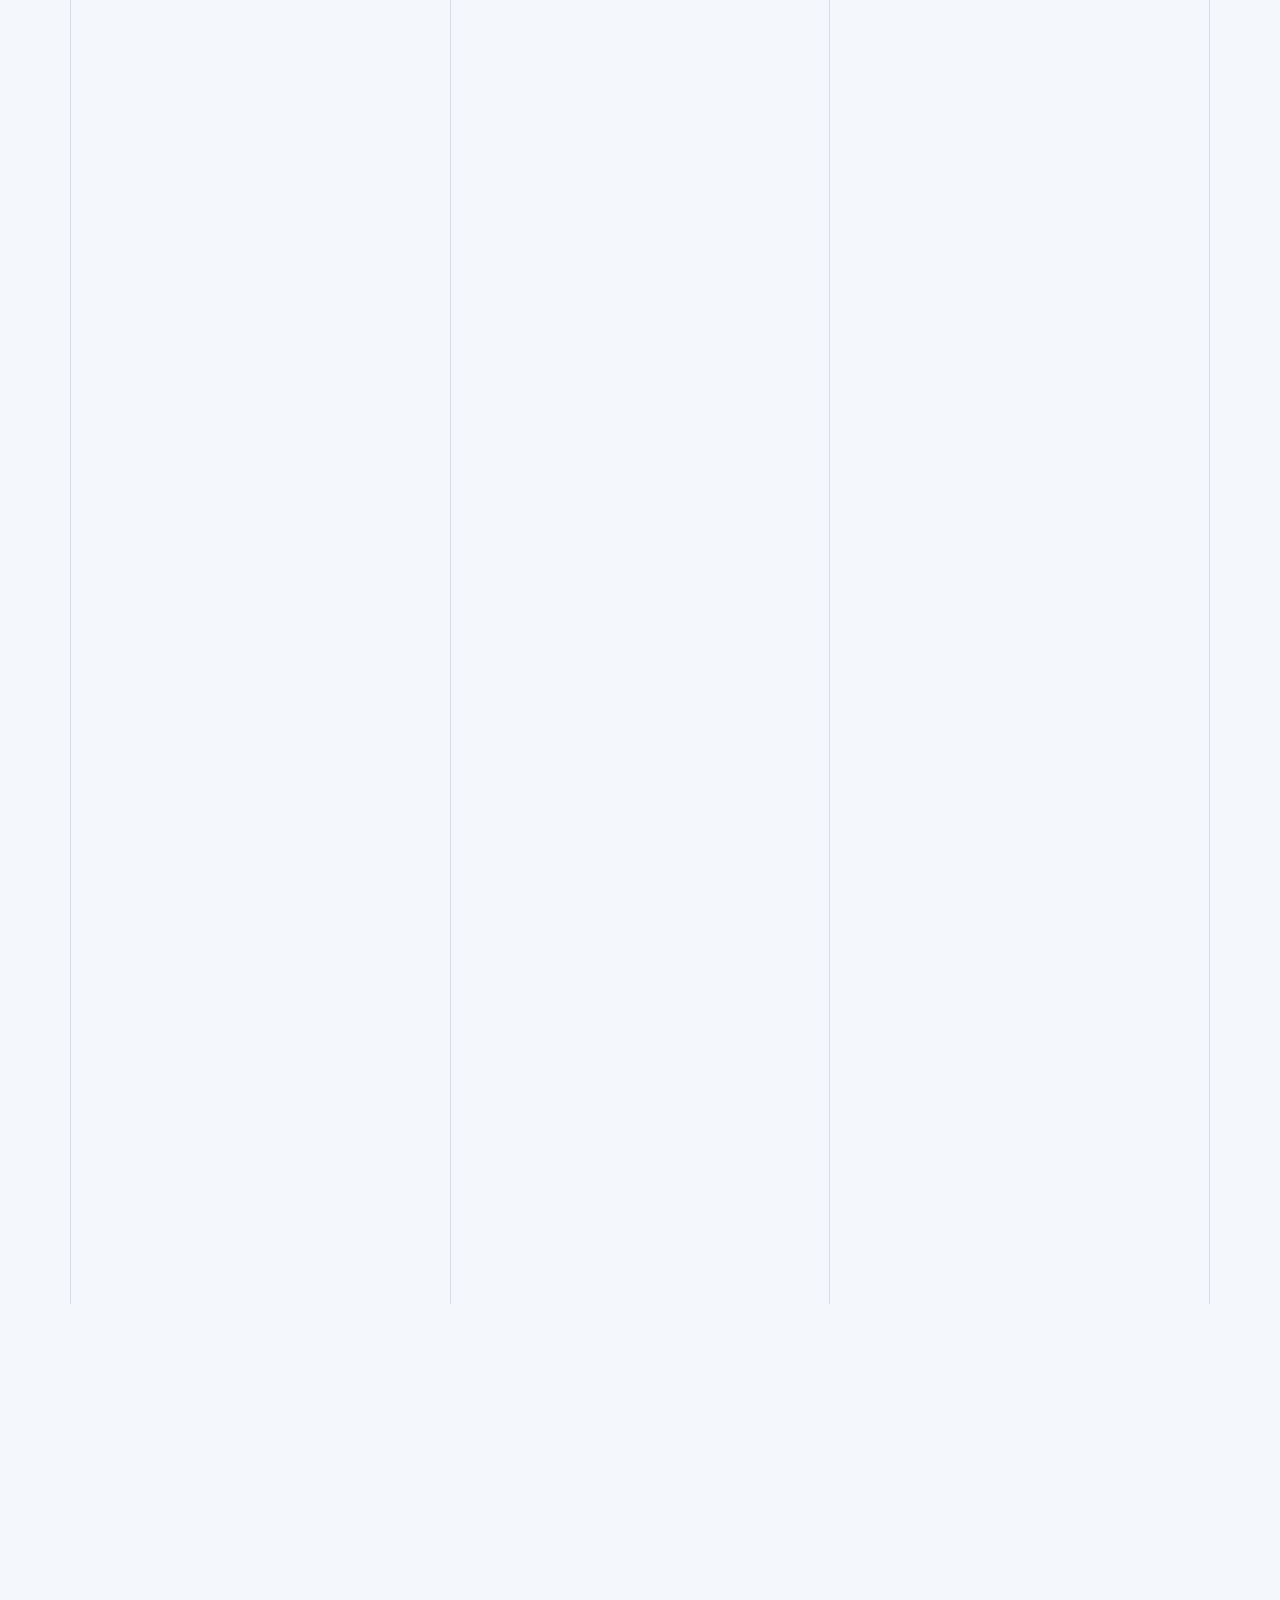
==== commit 06466c57: "tab naming and image fix" ====
--- a/index.html
+++ b/index.html
@@ -1,14 +1,14 @@
 <!doctype html>
 <html lang="en">
   <head>
-    <title>Pravin Choudhary &mdash; Portfolio</title>
+    <title>axiom.dev</title>
     <meta charset="utf-8">
     <meta name="viewport" content="width=device-width, initial-scale=1, shrink-to-fit=no">
 
     <meta name="description" content="Portfolio of Pravin Choudhary, aspiring full-stack developer and CSE student.">
     <meta name="keywords" content="Pravin Choudhary, portfolio, aspiring full stack developer, Node.js, React.js, Java, Python">
     <meta name="author" content="Pravin Choudhary">
-    <link rel="icon" type="image/png" href="images/icon.png">
+    <link rel="icon" type="image/png" href="images/axiom-I.png">
     <link rel="apple-touch-icon" href="images/auther-herox.png">
 
     <link rel="stylesheet" href="css/vendor/icomoon/style.css">
